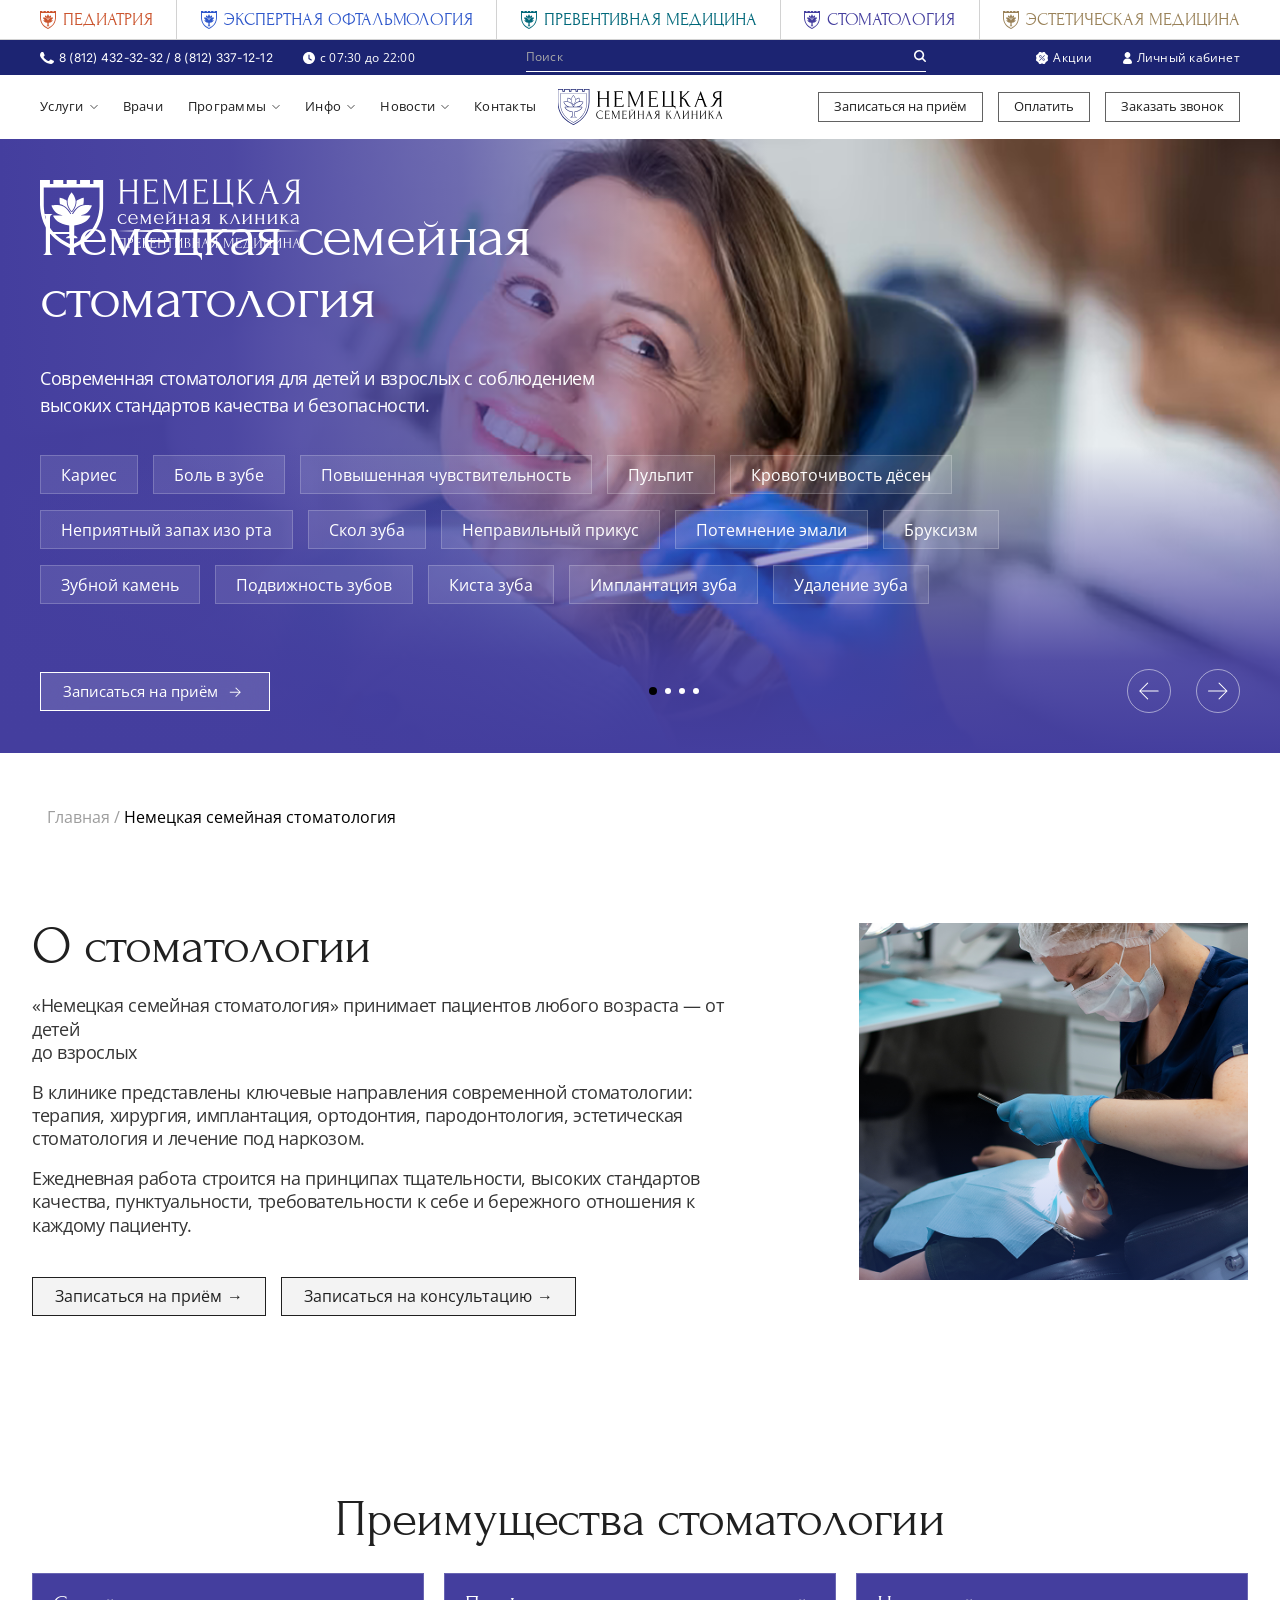
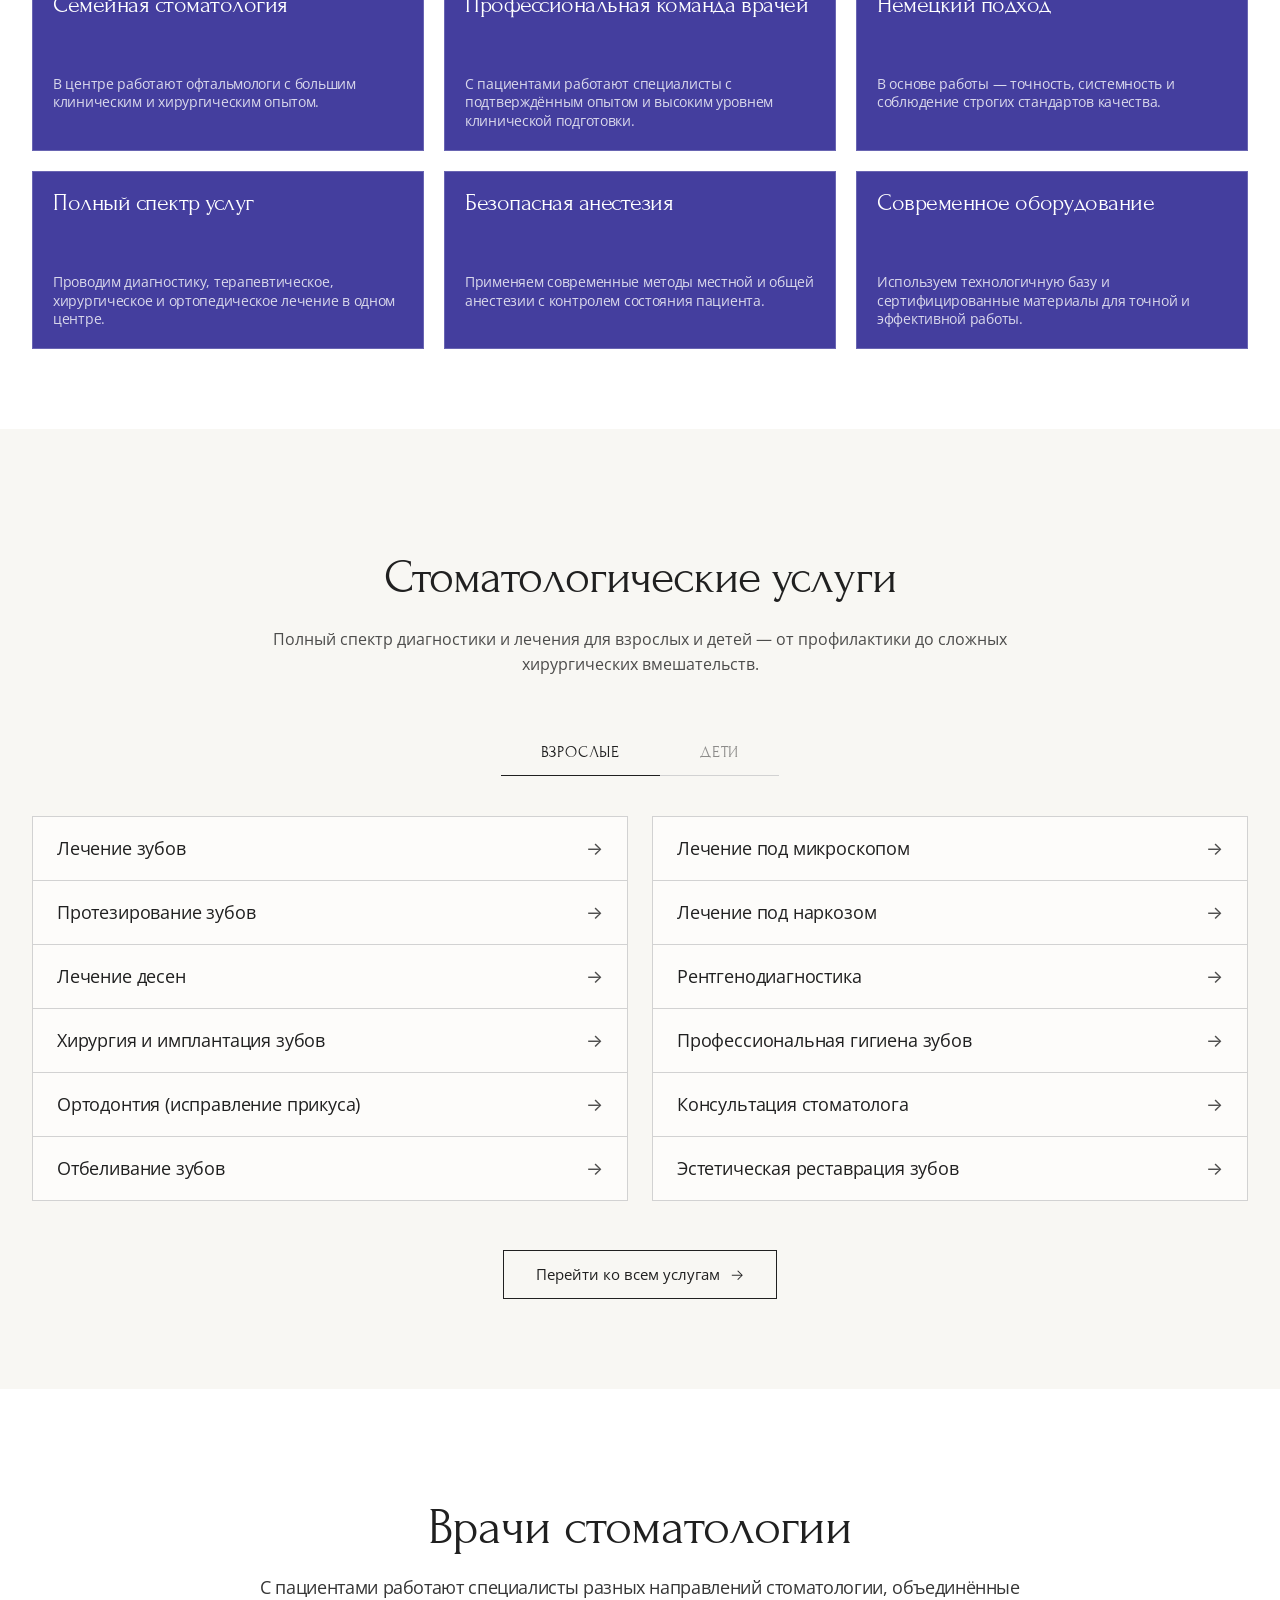
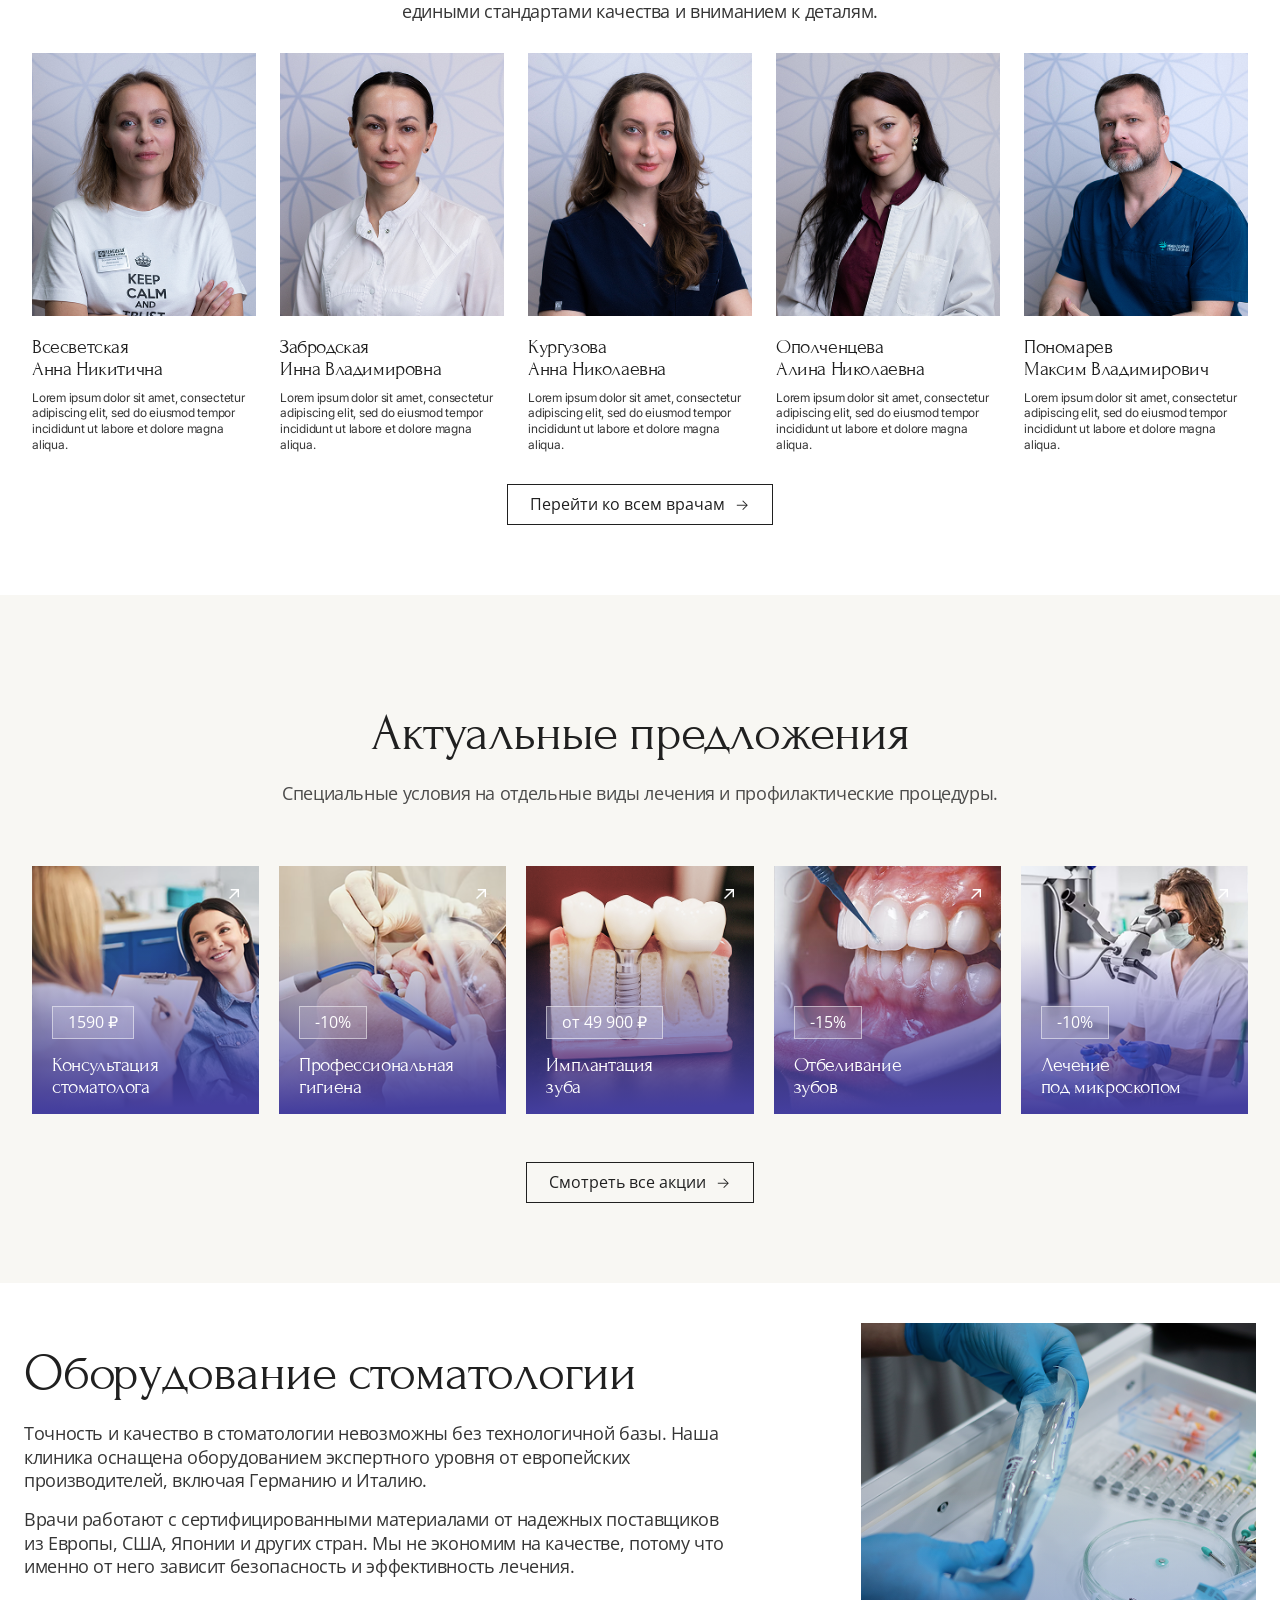
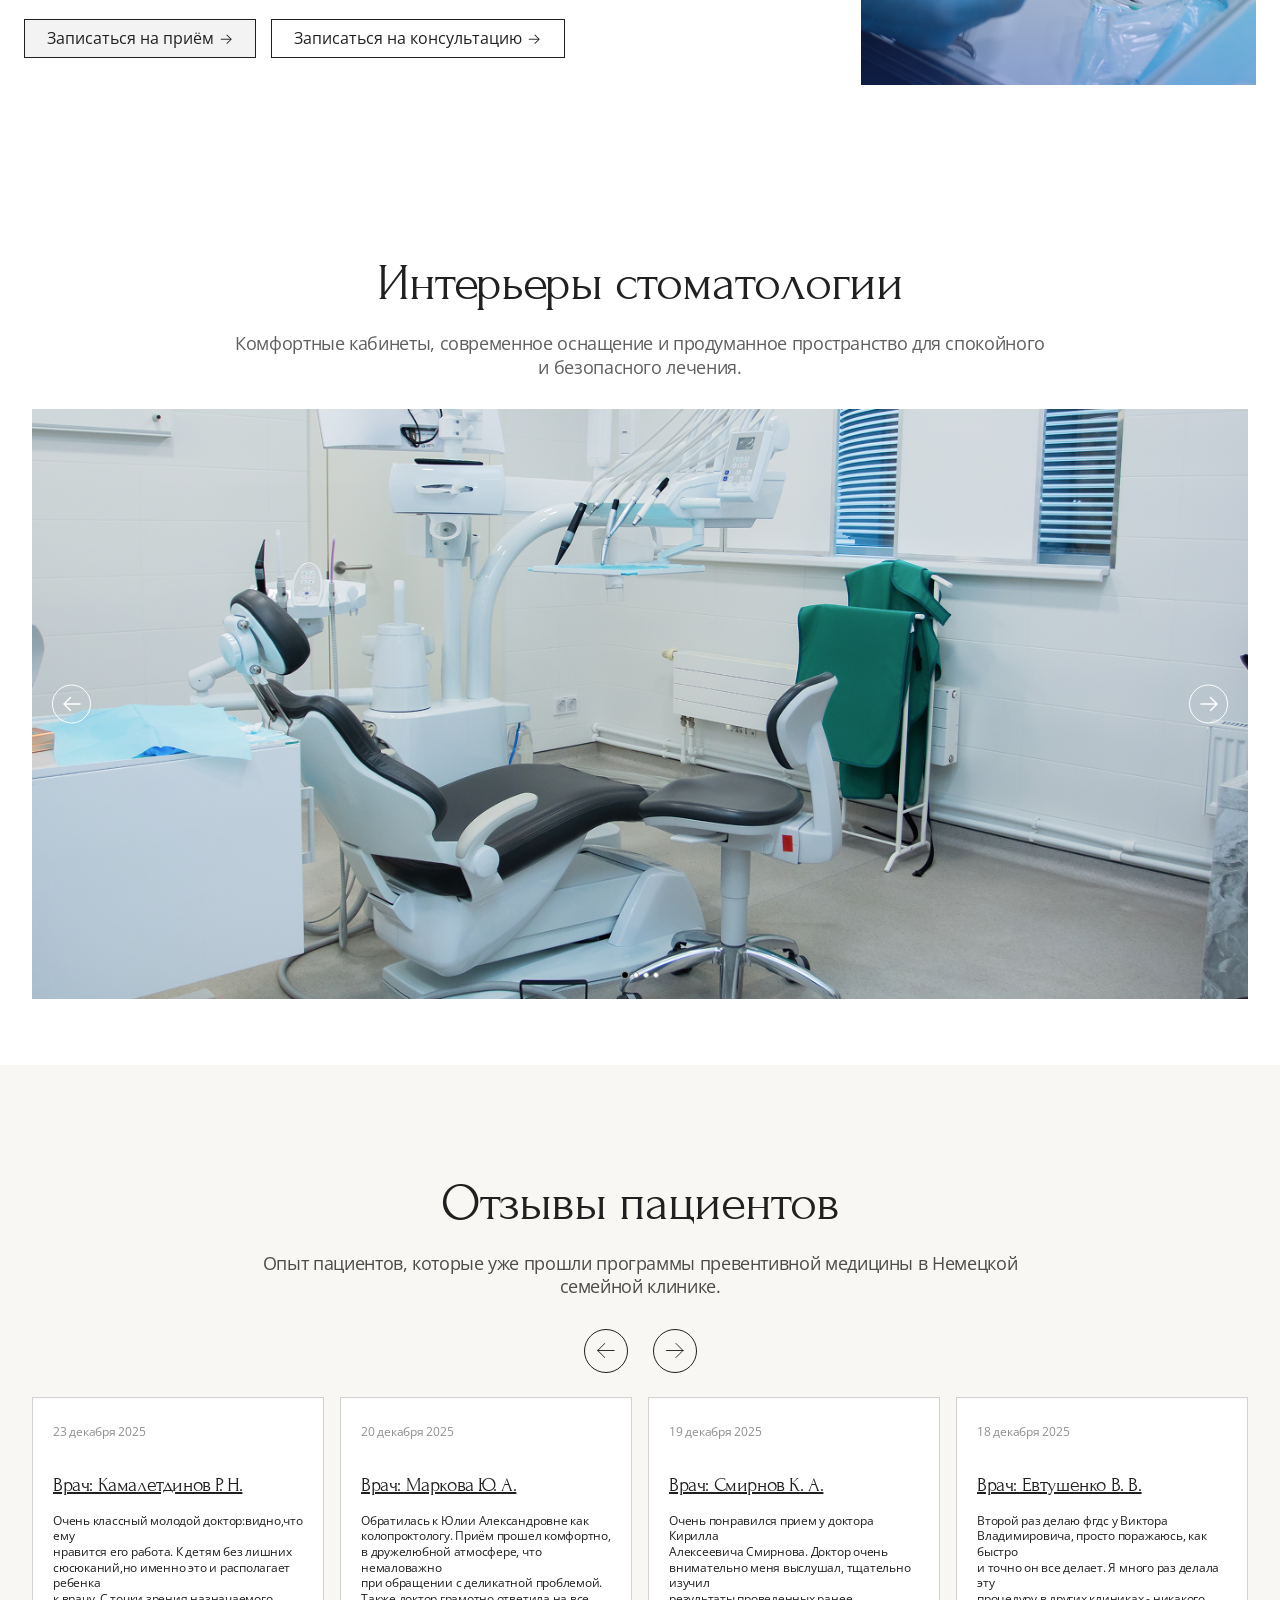
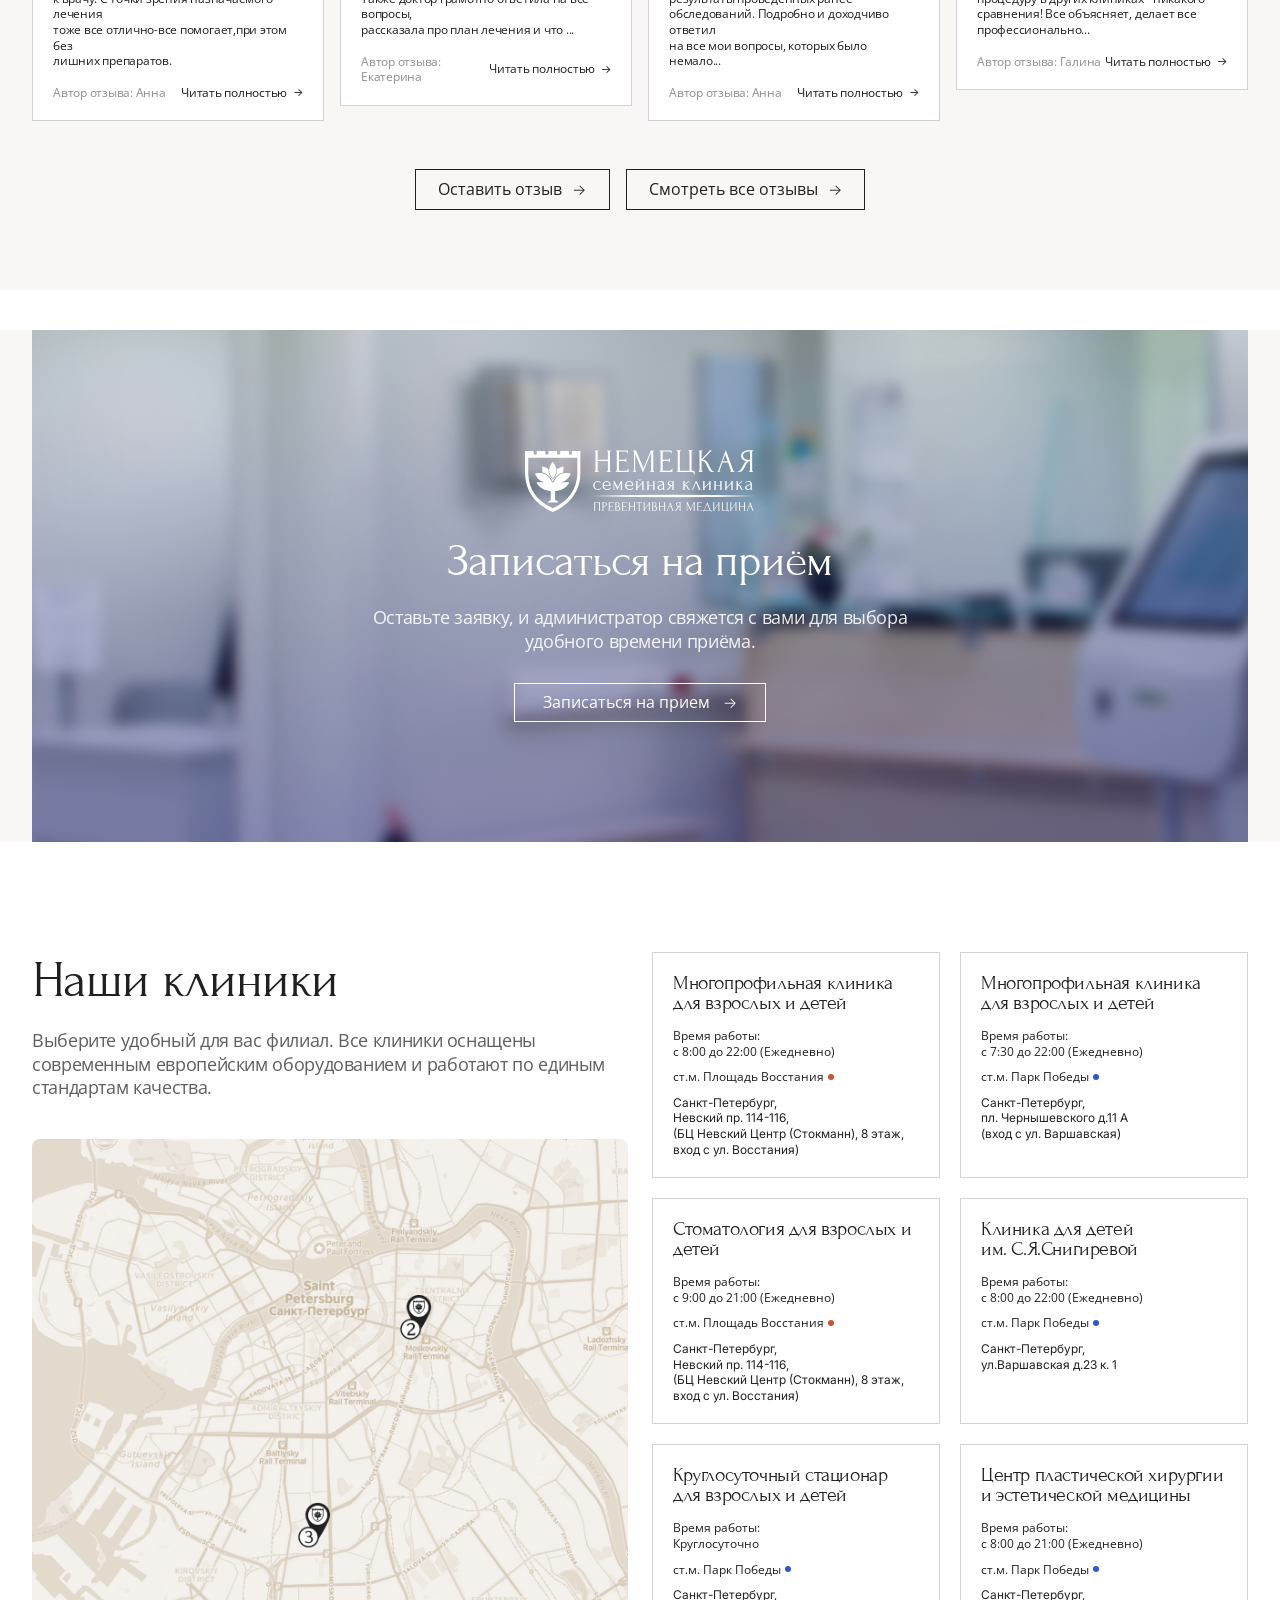
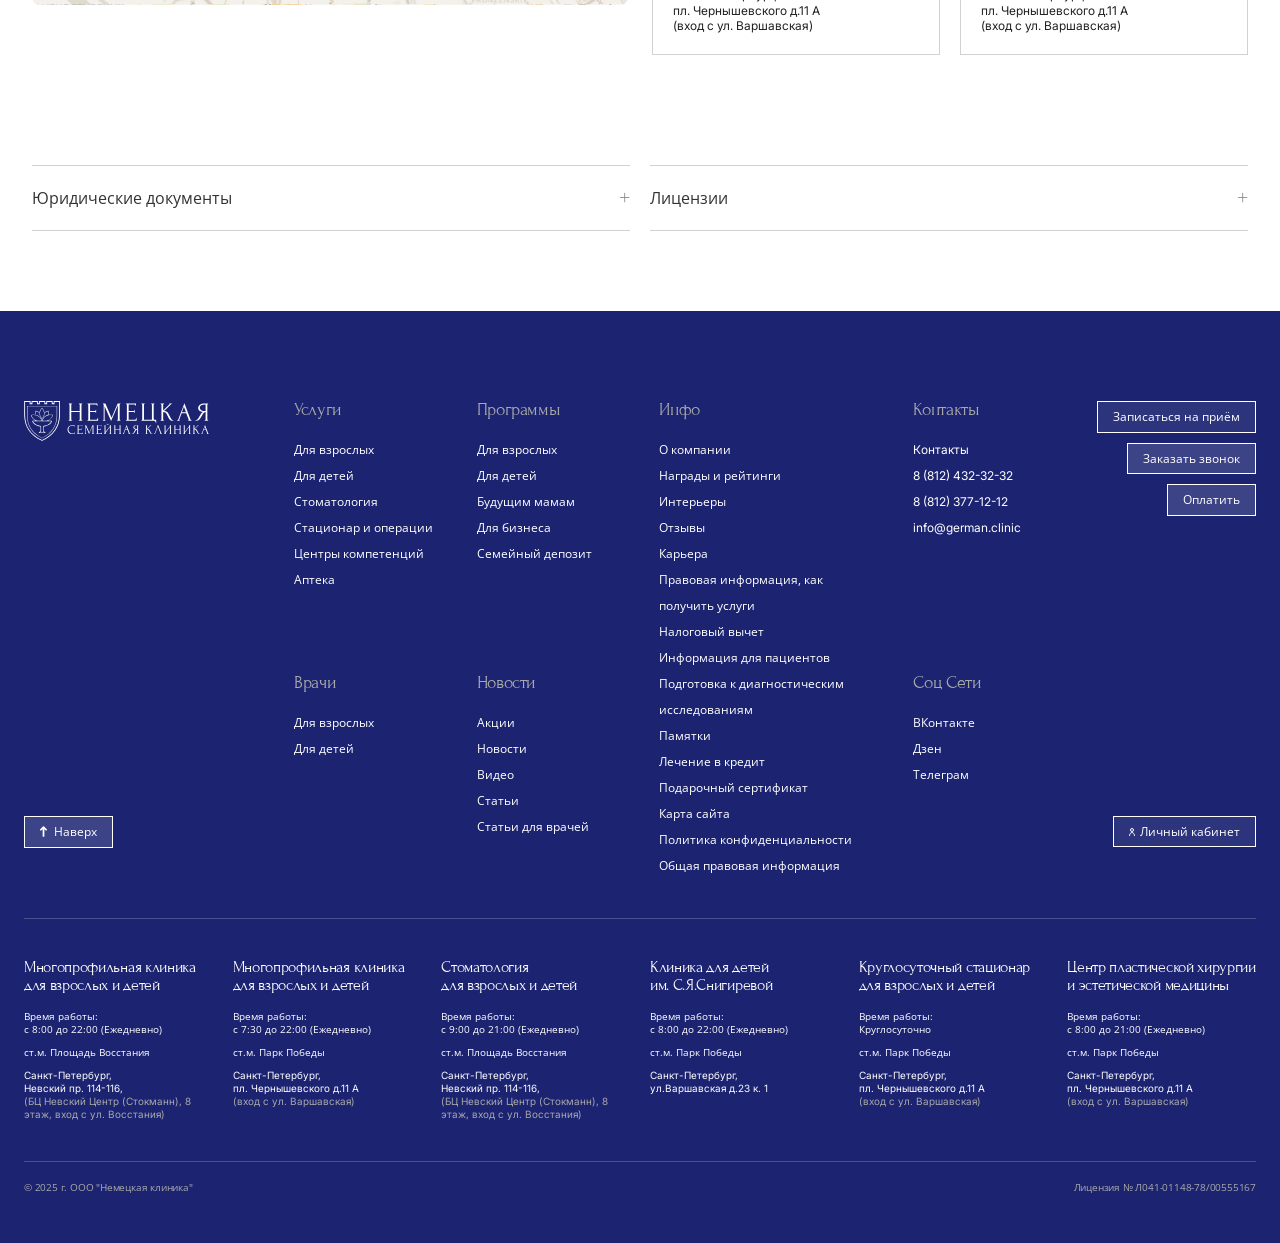
==== index.html @ 0447e685 "second commit" ====
<!doctype html>
<html lang="ru">

<head>
    <meta charset="UTF-8">
    <meta name="viewport" content="width=device-width, initial-scale=1.0">
    <title>Немецкая семейная клиника — Санкт-Петербург</title>

    <!-- Local Fonts -->
    <link rel="stylesheet" href="css/fonts.css">

    <!-- Bootstrap 5 CSS -->
    <link href="https://cdn.jsdelivr.net/npm/bootstrap@5.3.2/dist/css/bootstrap.min.css" rel="stylesheet">

    <!-- Bootstrap Icons -->
    <link rel="stylesheet" href="https://cdn.jsdelivr.net/npm/bootstrap-icons@1.11.1/font/bootstrap-icons.css">

    <!-- Custom CSS -->
    <link rel="stylesheet" href="css/stomatology/style.css">
</head>

<body>
    <header class="header" id="header">
        <!-- Mobile Header -->
        <div class="mobile-header">
            <a href="/" class="mobile-logo">
                <img src="assets/images/logo.svg" alt="Немецкая семейная клиника">
            </a>
            <div class="mobile-header-actions">
                <a href="tel:+78124323232" class="mobile-header-icon" aria-label="Позвонить">
                    <img src="assets/images/icons/icon-phone-mob.svg" alt="Телефон">
                </a>
                <a href="#" class="mobile-header-icon" aria-label="Поиск">
                    <img src="assets/images/icons/icon-search-mob.svg" alt="Поиск">
                </a>
                <a href="#" class="mobile-header-icon" aria-label="Личный кабинет">
                    <img src="assets/images/icons/icon-user-mob.svg" alt="Личный кабинет">
                </a>
                <a href="#" class="mobile-header-icon" aria-label="Настройки">
                    <img src="assets/images/icons/icon-star-mob.svg" alt="Настройки">

                </a>
                <button class="menu-toggle" type="button" aria-label="Открыть меню">
                    <span></span>
                    <span></span>
                    <span></span>
                </button>
            </div>
        </div>

        <!-- Mobile Menu -->
        <div class="mobile-menu" role="dialog" aria-modal="true" aria-label="Мобильное меню">
            <div class="mobile-menu-panel">
                <!-- Шапка меню -->
                <div class="mobile-menu-header">
                    <a href="/" class="mobile-menu-logo">
                        <img src="assets/images/logo.svg" alt="Немецкая семейная клиника">
                    </a>
                    <div class="mobile-menu-header-actions">
                        <a href="tel:+78124323232" class="mobile-menu-icon" aria-label="Позвонить">
                            <img src="assets/images/icons/icon-phone-mob.svg" alt="Телефон">
                        </a>
                        <a href="#" class="mobile-menu-icon" aria-label="Поиск">
                            <img src="assets/images/icons/icon-search-mob.svg" alt="Поиск">
                        </a>
                        <a href="#" class="mobile-menu-icon" aria-label="Личный кабинет">
                            <img src="assets/images/icons/icon-user-mob.svg" alt="Личный кабинет">
                        </a>
                        <a href="#" class="mobile-menu-icon" aria-label="Настройки">
                            <img src="assets/images/icons/icon-star-mob.svg" alt="Настройки">

                        </a>
                        <button class="mobile-menu-close" type="button" aria-label="Закрыть меню">
                            <svg width="20" height="20" viewBox="0 0 20 20" fill="none"
                                xmlns="http://www.w3.org/2000/svg">
                                <path d="M15 5L5 15M5 5L15 15" stroke="currentColor" stroke-width="1"
                                    stroke-linecap="round" />
                            </svg>
                        </button>
                    </div>
                </div>

                <!-- Навигация -->
                <nav class="mobile-menu-nav" role="navigation">
                    <!-- Услуги (аккордеон) -->
                    <div class="mobile-nav-item">
                        <button class="mobile-nav-toggle" type="button" aria-expanded="false">
                            <span>Услуги</span>
                            <svg class="mobile-nav-arrow" width="10" height="6" viewBox="0 0 10 6" fill="none"
                                xmlns="http://www.w3.org/2000/svg">
                                <path d="M1 1L5 5L9 1" stroke="currentColor" stroke-width="1.5" stroke-linecap="round"
                                    stroke-linejoin="round" />
                            </svg>
                        </button>
                        <div class="mobile-nav-submenu">
                            <a href="#">Для взрослых</a>
                            <a href="#">Для детей</a>
                            <a href="#">Стоматология</a>
                            <a href="#">Стационар и операции</a>
                            <a href="#">Центры компетенций</a>
                            <a href="#">Аптека</a>
                        </div>
                    </div>

                    <!-- Врачи (простая ссылка) -->
                    <a href="#" class="mobile-nav-link">Врачи
                    </a>

                    <!-- Программы (аккордеон) -->
                    <div class="mobile-nav-item">
                        <button class="mobile-nav-toggle" type="button" aria-expanded="false">
                            <span>Программы</span>
                            <svg class="mobile-nav-arrow" width="10" height="6" viewBox="0 0 10 6" fill="none"
                                xmlns="http://www.w3.org/2000/svg">
                                <path d="M1 1L5 5L9 1" stroke="currentColor" stroke-width="1.5" stroke-linecap="round"
                                    stroke-linejoin="round" />
                            </svg>
                        </button>
                        <div class="mobile-nav-submenu">
                            <a href="#">Для взрослых</a>
                            <a href="#">Для детей</a>
                            <a href="#">Будущим мамам</a>
                            <a href="#">Для бизнеса</a>
                            <a href="#">Семейный депозит</a>
                        </div>
                    </div>

                    <!-- Инфо (аккордеон) -->
                    <div class="mobile-nav-item">
                        <button class="mobile-nav-toggle" type="button" aria-expanded="false">
                            <span>Инфо</span>
                            <svg class="mobile-nav-arrow" width="10" height="6" viewBox="0 0 10 6" fill="none"
                                xmlns="http://www.w3.org/2000/svg">
                                <path d="M1 1L5 5L9 1" stroke="currentColor" stroke-width="1.5" stroke-linecap="round"
                                    stroke-linejoin="round" />
                            </svg>
                        </button>
                        <div class="mobile-nav-submenu">
                            <a href="about.html">О компании</a>
                            <a href="#">Награды и рейтинги</a>
                            <a href="#">Интерьеры</a>
                            <a href="#">Отзывы</a>
                            <a href="#">Видео</a>
                            <a href="#">Карьера</a>
                            <a href="#">Правовая информация</a>
                            <a href="#">Налоговый вычет</a>
                            <a href="#">Информация для пациентов</a>
                            <a href="#">Подготовка к исследованиям</a>
                            <a href="#">Памятки</a>
                            <a href="#">Лечение в кредит</a>
                            <a href="#">Подарочный сертификат</a>
                        </div>
                    </div>

                    <!-- Новости (аккордеон) -->
                    <div class="mobile-nav-item">
                        <button class="mobile-nav-toggle" type="button" aria-expanded="false">
                            <span>Новости</span>
                            <svg class="mobile-nav-arrow" width="10" height="6" viewBox="0 0 10 6" fill="none"
                                xmlns="http://www.w3.org/2000/svg">
                                <path d="M1 1L5 5L9 1" stroke="currentColor" stroke-width="1.5" stroke-linecap="round"
                                    stroke-linejoin="round" />
                            </svg>
                        </button>
                        <div class="mobile-nav-submenu">
                            <a href="#">Новости</a>
                            <a href="#">Статьи</a>
                            <a href="#">Видео</a>
                            <a href="#">Для врачей</a>
                        </div>
                    </div>

                    <!-- Контакты (простая ссылка) -->
                    <a href="#" class="mobile-nav-link">Контакты
                    </a>
                </nav>

                <!-- Направления -->
                <div class="mobile-menu-departments">
                    <a href="#" class="mobile-dept-link mobile-dept-pediatrics">
                        <img src="assets/images/icons/dept-pediatrics.svg" alt="" width="16" height="18">
                        <span>Педиатрия</span>
                    </a>
                    <a href="#" class="mobile-dept-link mobile-dept-ophthalmology">
                        <img src="assets/images/icons/dept-ophthalmology.svg" alt="" width="16" height="18">
                        <span>Экспертная офтальмология</span>
                    </a>
                    <a href="#" class="mobile-dept-link mobile-dept-preventive">
                        <img src="assets/images/icons/dept-preventive.svg" alt="" width="16" height="18">
                        <span>Превентивная медицина</span>
                    </a>
                    <a href="#" class="mobile-dept-link mobile-dept-dentistry">
                        <img src="assets/images/icons/dept-dentistry.svg" alt="" width="16" height="18">
                        <span>Стоматология</span>
                    </a>
                    <a href="#" class="mobile-dept-link mobile-dept-aesthetic">
                        <img src="assets/images/icons/dept-aesthetic.svg" alt="" width="16" height="18">
                        <span>Эстетическая медицина</span>
                    </a>
                </div>

                <!-- Кнопки действий -->
                <div class="mobile-menu-actions">
                    <a href="#" class="mobile-menu-btn">Записаться на приём
                    </a>
                    <a href="#" class="mobile-menu-btn">Оплатить
                    </a>
                    <a href="#" class="mobile-menu-btn">Заказать звонок
                    </a>
                </div>

                <!-- Контактная информация -->
                <div class="mobile-menu-contacts">
                    <a href="tel:+78124323232" class="mobile-menu-phone">
                        <svg width="14" height="14" viewBox="0 0 14 14" fill="none" xmlns="http://www.w3.org/2000/svg">
                            <path
                                d="M12.8333 9.87V11.62C12.8339 11.7825 12.8007 11.9433 12.7357 12.0923C12.6707 12.2413 12.5751 12.3753 12.4553 12.4856C12.3355 12.596 12.1942 12.6802 12.0403 12.7326C11.8863 12.7851 11.7232 12.8045 11.5617 12.7894C9.76663 12.5939 8.04469 11.9783 6.52917 11.0015C5.11803 10.0996 3.92291 8.90449 3.02083 7.49335C2.04063 5.97092 1.42479 4.2404 1.23333 2.43835C1.21832 2.27733 1.23752 2.11484 1.28959 1.96136C1.34166 1.80789 1.42547 1.66693 1.53546 1.54728C1.64545 1.42763 1.77909 1.33201 1.92772 1.26661C2.07636 1.20122 2.2369 1.16743 2.39958 1.16765H4.14958C4.43063 1.16474 4.70299 1.26399 4.91538 1.44631C5.12776 1.62862 5.26558 1.88167 5.30333 2.16027C5.37417 2.71669 5.50802 3.26317 5.70222 3.78985C5.77972 3.99722 5.79461 4.22249 5.7451 4.43819C5.69559 4.65388 5.58366 4.85024 5.42316 5.0043L4.67444 5.75302C5.50342 7.20037 6.69963 8.39658 8.14698 9.22556L8.8957 8.47684C9.04976 8.31634 9.24612 8.20441 9.46181 8.1549C9.67751 8.10539 9.90278 8.12028 10.1101 8.19778C10.6368 8.39198 11.1833 8.52583 11.7397 8.59667C12.0222 8.63479 12.2784 8.77575 12.4611 8.99282C12.6439 9.20989 12.7405 9.48726 12.7333 9.77156L12.8333 9.87Z"
                                stroke="currentColor" stroke-width="1.2" stroke-linecap="round"
                                stroke-linejoin="round" />
                        </svg>
                        <span>8 (812) 432-32-32 / 8 (812) 337-12-12</span>
                    </a>
                    <div class="mobile-menu-time">
                        <svg width="14" height="14" viewBox="0 0 14 14" fill="none" xmlns="http://www.w3.org/2000/svg">
                            <circle cx="7" cy="7" r="6" stroke="currentColor" stroke-width="1.2" />
                            <path d="M7 3.5V7L9.5 9.5" stroke="currentColor" stroke-width="1.2"
                                stroke-linecap="round" />
                        </svg>
                        <span>с 07:30 до 22:00</span>
                    </div>
                </div>
            </div>
        </div>

        <!-- Menu Level 1 - Направления -->
        <div class="menu-level-1">
            <div class="menu-level-1-inner">
                <a href="#" class="department-link department-pediatrics">
                    <span class="dept-icon">
                        <img src="assets/images/icons/dept-pediatrics.svg" alt="" width="16" height="18">
                    </span>
                    Педиатрия
                </a>
                <div class="dept-divider"></div>
                <a href="#" class="department-link department-ophthalmology">
                    <span class="dept-icon">
                        <img src="assets/images/icons/dept-ophthalmology.svg" alt="" width="16" height="18">
                    </span>
                    Экспертная офтальмология
                </a>
                <div class="dept-divider"></div>
                <a href="#" class="department-link department-preventive">
                    <span class="dept-icon">
                        <img src="assets/images/icons/dept-preventive.svg" alt="" width="16" height="18">
                    </span>
                    Превентивная медицина
                </a>
                <div class="dept-divider"></div>
                <a href="#" class="department-link department-dentistry">
                    <span class="dept-icon">
                        <img src="assets/images/icons/dept-dentistry.svg" alt="" width="16" height="18">
                    </span>
                    Стоматология
                </a>
                <div class="dept-divider"></div>
                <a href="#" class="department-link department-aesthetic">
                    <span class="dept-icon">
                        <img src="assets/images/icons/dept-aesthetic.svg" alt="" width="16" height="18">
                    </span>
                    Эстетическая медицина
                </a>
            </div>
        </div>

        <!-- Menu Level 2 - Контакты и поиск -->
        <div class="menu-level-2">
            <div class="menu-level-2-inner">
                <div class="menu-level-2-left">
                    <a href="tel:+78124323232" class="contact-link">
                        <img src="assets/images/icons/icon-phone.svg" alt="" width="14" height="12">
                        <span>8 (812) 432-32-32 / <span>8 (812) 337-12-12</span></span>
                    </a>
                    <div class="time-info">
                        <img src="assets/images/icons/icon-clock.svg" alt="" width="12" height="12">
                        <span>c 07:30 до 22:00</span>
                    </div>
                </div>
                <div class="menu-search-box">
                    <input type="text" class="menu-search-input" placeholder="Поиск">
                    <img src="assets/images/icons/icon-search.svg" alt="" class="menu-search-icon" width="12"
                        height="12">
                </div>
                <div class="menu-level-2-right">
                    <a href="#" class="header-link">
                        <img src="assets/images/icons/icon-star.svg" alt="" width="12" height="12">
                        <span>Акции</span>
                    </a>
                    <a href="#" class="header-link">
                        <img src="assets/images/icons/icon-user.svg" alt="" width="9" height="12">
                        <span>Личный кабинет</span>
                    </a>
                </div>
            </div>
        </div>

        <!-- Menu Level 3 - Навигация -->
        <div class="menu-level-3">
            <div class="menu-level-3-inner">
                <nav class="main-nav">
                    <div class="nav-item-wrapper">
                        <a href="#" class="nav-link nav-dropdown" data-dropdown="services">
                            Услуги
                            <svg class="nav-arrow" width="8" height="4" viewBox="0 0 9 5" fill="none"
                                xmlns="http://www.w3.org/2000/svg">
                                <path d="M0.5 0.5L4.49936 4.5L8.49881 0.5" stroke="currentColor" stroke-linecap="round"
                                    stroke-linejoin="round" />
                            </svg>
                        </a>
                        <div class="nav-dropdown-menu" id="dropdown-services">
                            <a href="#">Для взрослых</a>
                            <a href="#">Для детей</a>
                            <a href="#">Стоматология</a>
                            <a href="#">Стационар и операции</a>
                        </div>
                    </div>
                    <div class="nav-item-wrapper">
                        <a href="#" class="nav-link">Врачи
                        </a>
                    </div>
                    <div class="nav-item-wrapper">
                        <a href="#" class="nav-link nav-dropdown" data-dropdown="programs">
                            Программы
                            <svg class="nav-arrow" width="8" height="4" viewBox="0 0 9 5" fill="none"
                                xmlns="http://www.w3.org/2000/svg">
                                <path d="M0.5 0.5L4.49936 4.5L8.49881 0.5" stroke="currentColor" stroke-linecap="round"
                                    stroke-linejoin="round" />
                            </svg>
                        </a>
                        <div class="nav-dropdown-menu" id="dropdown-programs">
                            <a href="#">Для взрослых</a>
                            <a href="#">Для детей</a>
                            <a href="#">Будущим мамам</a>
                            <a href="#">Для бизнеса</a>
                            <a href="#">Семейный депозит</a>
                        </div>
                    </div>
                    <div class="nav-item-wrapper">
                        <a href="#" class="nav-link nav-dropdown" data-dropdown="info">
                            Инфо
                            <svg class="nav-arrow" width="8" height="4" viewBox="0 0 9 5" fill="none"
                                xmlns="http://www.w3.org/2000/svg">
                                <path d="M0.5 0.5L4.49936 4.5L8.49881 0.5" stroke="currentColor" stroke-linecap="round"
                                    stroke-linejoin="round" />
                            </svg>
                        </a>
                        <div class="nav-dropdown-menu nav-dropdown-menu-wide" id="dropdown-info">
                            <a href="about.html">О компании</a>
                            <a href="#">Награды и рейтинги</a>
                            <a href="#">Интерьеры</a>
                            <a href="#">Отзывы</a>
                            <a href="#">Видео</a>
                            <a href="#">Карьера</a>
                            <a href="#">Правовая информация, как получить услуги</a>
                            <a href="#">Налоговый вычет</a>
                            <a href="#">Информация для пациентов</a>
                            <a href="#">Подготовка к диагностическим исследованиям</a>
                            <a href="#">Памятки</a>
                            <a href="#">Лечение в кредит</a>
                            <a href="#">Подарочный сертификат</a>
                        </div>
                    </div>
                    <div class="nav-item-wrapper">
                        <a href="#" class="nav-link nav-dropdown" data-dropdown="news">
                            Новости
                            <svg class="nav-arrow" width="8" height="4" viewBox="0 0 9 5" fill="none"
                                xmlns="http://www.w3.org/2000/svg">
                                <path d="M0.5 0.5L4.49936 4.5L8.49881 0.5" stroke="currentColor" stroke-linecap="round"
                                    stroke-linejoin="round" />
                            </svg>
                        </a>
                        <div class="nav-dropdown-menu" id="dropdown-news">
                            <a href="#">Новости</a>
                            <a href="#">Статьи</a>
                            <a href="#">Статьи для врачей</a>
                        </div>
                    </div>
                    <div class="nav-item-wrapper">
                        <a href="#" class="nav-link">Контакты
                        </a>
                    </div>
                </nav>

                <div class="logo">
                    <a href="/">
                        <img src="assets/images/icons/logo-header.svg" alt="Немецкая семейная клиника" class="logo-img">
                    </a>
                </div>

                <div class="header-actions">
                    <a href="#" class="btn-header d-none">Записаться на приём
                    </a>
                    <a href="#" class="btn-header">Оплатить
                    </a>
                    <a href="#" class="btn-header d-none">Заказать звонок
                    </a>
                </div>
            </div>
        </div>
    </header>
    <main>
        <nav class="stomatology-breadcrumbs">
            <a href="/">Главная</a>
            /
            <span class="ophthalmology-breadcrumbs__current">Немецкая семейная стоматология</span>
        </nav>
        <!-- ============================================
             SECTION 1: - HERO SLIDER
        ============================================= -->
        <section class="hero-section" id="hero">

            <!-- Фоновое изображение -->
            <div class="hero-bg"></div>

            <!-- Слайдер -->
            <div class="hero-slider">

                <!-- Слайд 1 - Лучшая многопрофильная клиника -->
                <div class="hero-slide active" data-slide="1">

                    <!-- Awards - верхний левый угол (Desktop) -->
                    <div class="stomatology-logo">
                        <div class="stomatology-hero__logo mb-3">
                            <img src="assets/images/stomatology/hero-logo-white.svg"
                                alt="Немецкая семейная клиника — Превентивная медицина" class="d-block" width="262"
                                height="70" loading="eager">
                        </div>
                    </div>

                    <!-- Hero Content -->
                    <div class="hero-content">
                        <!-- Левая колонка -->
                        <div class="hero-col-left">
                            <!-- Заголовок -->
                            <h1 class="hero-title">
                                Немецкая семейная <br> стоматология
                            </h1>
                            <p class="hero-text">
                                Современная стоматология для детей и взрослых
                                с соблюдением высоких стандартов качества и безопасности.
                            </p>
                            <div class="stomatology-hero__tags-desktop">
                                <span class="stomatology-hero__tag-desktop">Кариес</span>
                                <span class="stomatology-hero__tag-desktop">Боль в зубе</span>
                                <span class="stomatology-hero__tag-desktop">Повышенная чувствительность</span>
                                <span class="stomatology-hero__tag-desktop">Пульпит</span>
                                <span class="stomatology-hero__tag-desktop">Кровоточивость дёсен</span>
                                <span class="w-100 d-none d-md-block"></span>
                                <span class="stomatology-hero__tag-desktop">Неприятный запах изо рта</span>
                                <span class="stomatology-hero__tag-desktop">Скол зуба</span>
                                <span class="stomatology-hero__tag-desktop">Неправильный прикус</span>
                                <span class="stomatology-hero__tag-desktop">Потемнение эмали</span>
                                <span class="stomatology-hero__tag-desktop">Бруксизм</span>
                                <span class="w-100 d-none d-md-block"></span>
                                <span class="stomatology-hero__tag-desktop">Зубной камень</span>
                                <span class="stomatology-hero__tag-desktop">Подвижность зубов</span>
                                <span class="stomatology-hero__tag-desktop">Киста зуба</span>
                                <span class="stomatology-hero__tag-desktop">Имплантация зуба</span>
                                <span class="stomatology-hero__tag-desktop">Удаление зуба</span>
                            </div>
                            <!-- Стрелки навигации (Desktop) -->
                            <div class="stomatology-hero__controls">
                                <div class="hero-buttons">
                                    <a href="#" class="btn btn-primary-fill">
                                        Записаться на приём
                                        <span class="btn-arrow">→</span>
                                    </a>
                                </div>
                                <div class="stomatology-pagination-dots d-none d-md-flex gap-2">
                                    <span class="dot active" data-slide-to="0"></span>
                                    <span class="dot" data-slide-to="1"></span>
                                    <span class="dot" data-slide-to="2"></span>
                                    <span class="dot" data-slide-to="3"></span>
                                </div>
                                <div class="hero-nav hero-nav-desktop">
                                    <div class="hero-arrows">
                                        <button class="arrow-btn arrow-prev" id="heroPrev"
                                            aria-label="Предыдущий слайд">
                                            <svg width="19" height="16" viewBox="0 0 19 16" fill="none"
                                                xmlns="http://www.w3.org/2000/svg">
                                                <path
                                                    d="M18.2071 8L0.707108 8M0.707108 8L8.20711 15.5M0.707108 8L8.20711 0.499999"
                                                    stroke="white" stroke-linecap="round" />
                                            </svg>
                                        </button>
                                        <button class="arrow-btn arrow-next" id="heroNext" aria-label="Следующий слайд">
                                            <svg width="19" height="16" viewBox="0 0 19 16" fill="none"
                                                xmlns="http://www.w3.org/2000/svg">
                                                <path d="M0.5 8H18M18 8L10.5 0.5M18 8L10.5 15.5" stroke="white"
                                                    stroke-linecap="round" />
                                            </svg>
                                        </button>
                                    </div>
                                </div>
                            </div>
                        </div>


                    </div>

                    <!-- Hero Image (Mobile) -->
                    <div class="hero-image-mobile">
                        <img src="assets/images/stomatology/hero-slider_1-mobile.png" alt="Награды клиники">
                        <div class="hero-awards hero-awards-mobile">
                            <div class="stomatology-hero__tags-mobile">
                                <span class="stomatology-hero__tag-mobile">Кариес</span>
                                <span class="stomatology-hero__tag-mobile">Боль в зубе</span>
                                <span class="stomatology-hero__tag-mobile">Повышенная чувствительность</span>
                                <span class="w-200 d-none d-md-block"></span>
                                <span class="stomatology-hero__tag-mobile">Пульпит</span>
                                <span class="stomatology-hero__tag-mobile">Кровоточивость дёсен</span>
                                <span class="stomatology-hero__tag-mobile">Неприятный запах изо рта</span>
                                <span class="w-200 d-none d-md-block"></span>
                                <span class="stomatology-hero__tag-mobile">Скол зуба</span>
                                <span class="stomatology-hero__tag-mobile">Неправильный прикус</span>
                                <span class="stomatology-hero__tag-mobile">Потемнение эмали</span>
                                <span class="w-200 d-none d-md-block"></span>
                                <span class="stomatology-hero__tag-mobile">Бруксизм</span>
                                <span class="stomatology-hero__tag-mobile">Зубной камень</span>
                                <span class="stomatology-hero__tag-mobile">Подвижность зубов</span>
                                <span class="w-200 d-none d-md-block"></span>
                                <span class="stomatology-hero__tag-mobile">Киста зуба</span>
                                <span class="stomatology-hero__tag-mobile">Имплантация зуба</span>
                                <span class="stomatology-hero__tag-mobile">Удаление зуба</span>
                            </div>
                        </div>
                    </div>



                </div>

                <!-- Слайд 2 - Безупречное немецкое качество -->
                <div class="hero-slide hero-slide-2 " data-slide="2">
                    <!-- Фон слайда 2 -->
                    <div class="hero-bg-slide hero-bg-slide-2"></div>


                    <!-- Awards - верхний левый угол (Desktop) -->
                    <div class="stomatology-logo">
                        <div class="stomatology-hero__logo mb-3">
                            <img src="assets/images/stomatology/hero-logo-white.svg"
                                alt="Немецкая семейная клиника — Превентивная медицина" class="d-block" width="262"
                                height="70" loading="eager">
                        </div>
                    </div>

                    <!-- Hero Content -->
                    <div class="hero-content">
                        <!-- Левая колонка -->
                        <div class="hero-col-left">
                            <!-- Заголовок -->
                            <h1 class="hero-title">
                                Имплантация зубов
                            </h1>
                            <p class="hero-text">
                                Восстановление утраченных зубов с применением современных имплантационных систем и
                                точным хирургическим
                                планированием.
                            </p>
                            <!-- Стрелки навигации (Desktop) -->
                            <div class="stomatology-hero__controls">
                                <div class="hero-buttons">
                                    <a href="#" class="btn btn-primary-fill">
                                        Записаться на приём
                                        <span class="btn-arrow">→</span>
                                    </a>
                                </div>
                                <div class="stomatology-pagination-dots d-none d-md-flex gap-2">
                                    <span class="dot" data-slide-to="0"></span>
                                    <span class="dot active" data-slide-to="1"></span>
                                    <span class="dot" data-slide-to="2"></span>
                                    <span class="dot" data-slide-to="3"></span>
                                </div>
                                <div class="hero-nav hero-nav-desktop">
                                    <div class="hero-arrows">
                                        <button class="arrow-btn arrow-prev" id="heroPrev"
                                            aria-label="Предыдущий слайд">
                                            <svg width="19" height="16" viewBox="0 0 19 16" fill="none"
                                                xmlns="http://www.w3.org/2000/svg">
                                                <path
                                                    d="M18.2071 8L0.707108 8M0.707108 8L8.20711 15.5M0.707108 8L8.20711 0.499999"
                                                    stroke="white" stroke-linecap="round" />
                                            </svg>
                                        </button>
                                        <button class="arrow-btn arrow-next" id="heroNext" aria-label="Следующий слайд">
                                            <svg width="19" height="16" viewBox="0 0 19 16" fill="none"
                                                xmlns="http://www.w3.org/2000/svg">
                                                <path d="M0.5 8H18M18 8L10.5 0.5M18 8L10.5 15.5" stroke="white"
                                                    stroke-linecap="round" />
                                            </svg>
                                        </button>
                                    </div>
                                </div>
                            </div>
                        </div>


                    </div>

                    <!-- Hero Image (Mobile) -->
                    <div class="hero-image-mobile">
                        <img src="assets/images/stomatology/hero-slider_2-mobile.png" alt="Немецкая семейная клиника">
                    </div>


                </div>

                <!-- Слайд 3 - Центр экспертной офтальмологии -->
                <div class="hero-slide hero-slide-3" data-slide="3">
                    <!-- Фон слайда 3 -->
                    <div class="hero-bg-slide hero-bg-slide-3"></div>

                    <!-- Awards - верхний левый угол (Desktop) -->
                    <div class="stomatology-logo">
                        <div class="stomatology-hero__logo mb-3">
                            <img src="assets/images/stomatology/hero-logo-white.svg"
                                alt="Немецкая семейная клиника — Превентивная медицина" class="d-block" width="262"
                                height="70" loading="eager">
                        </div>
                    </div>

                    <!-- Hero Content -->
                    <div class="hero-content">
                        <!-- Левая колонка -->
                        <div class="hero-col-left">
                            <!-- Заголовок -->
                            <h1 class="hero-title">
                                Лечение зубов под наркозом
                            </h1>
                            <p class="hero-text">
                                Лечение под общей анестезией с профессиональным сопровождением и современным
                                оборудованием.
                            </p>
                            <!-- Стрелки навигации (Desktop) -->
                            <div class="stomatology-hero__controls">
                                <div class="hero-buttons">
                                    <a href="#" class="btn btn-primary-fill">
                                        Записаться на приём
                                        <span class="btn-arrow">→</span>
                                    </a>
                                </div>
                                <div class="stomatology-pagination-dots d-none d-md-flex gap-2">
                                    <span class="dot" data-slide-to="0"></span>
                                    <span class="dot" data-slide-to="1"></span>
                                    <span class="dot active" data-slide-to="2"></span>
                                    <span class="dot" data-slide-to="3"></span>
                                </div>
                                <div class="hero-nav hero-nav-desktop">
                                    <div class="hero-arrows">
                                        <button class="arrow-btn arrow-prev" id="heroPrev"
                                            aria-label="Предыдущий слайд">
                                            <svg width="19" height="16" viewBox="0 0 19 16" fill="none"
                                                xmlns="http://www.w3.org/2000/svg">
                                                <path
                                                    d="M18.2071 8L0.707108 8M0.707108 8L8.20711 15.5M0.707108 8L8.20711 0.499999"
                                                    stroke="white" stroke-linecap="round" />
                                            </svg>
                                        </button>
                                        <button class="arrow-btn arrow-next" id="heroNext" aria-label="Следующий слайд">
                                            <svg width="19" height="16" viewBox="0 0 19 16" fill="none"
                                                xmlns="http://www.w3.org/2000/svg">
                                                <path d="M0.5 8H18M18 8L10.5 0.5M18 8L10.5 15.5" stroke="white"
                                                    stroke-linecap="round" />
                                            </svg>
                                        </button>
                                    </div>
                                </div>
                            </div>
                        </div>


                    </div>

                    <!-- Hero Image (Mobile) -->
                    <div class="hero-image-mobile">
                        <img src="assets/images/stomatology/hero-slider_3-mobile.png"
                            alt="Центр экспертной офтальмологии">
                    </div>


                </div>

                <!-- Слайд 4 - Детская клиника №1 -->
                <div class="hero-slide hero-slide-4" data-slide="4">
                    <!-- Фон слайда 4 -->
                    <div class="hero-bg-slide hero-bg-slide-4"></div>

                    <!-- Awards - верхний левый угол (Desktop) -->
                    <div class="stomatology-logo">
                        <div class="stomatology-hero__logo mb-3">
                            <img src="assets/images/stomatology/hero-logo-white.svg"
                                alt="Немецкая семейная клиника — Превентивная медицина" class="d-block" width="262"
                                height="70" loading="eager">
                        </div>
                    </div>

                    <!-- Hero Content -->
                    <div class="hero-content">
                        <!-- Левая колонка -->
                        <div class="hero-col-left">
                            <!-- Заголовок -->
                            <h1 class="hero-title">
                                Профессиональная гигиена
                            </h1>
                            <p class="hero-text">
                                Комплексная чистка зубов для профилактики кариеса и заболеваний дёсен — по специальной
                                цене.
                            </p>
                            <!-- Стрелки навигации (Desktop) -->
                            <div class="stomatology-hero__controls">
                                <div class="hero-buttons">
                                    <a href="#" class="btn btn-primary-fill">
                                        Записаться на приём
                                        <span class="btn-arrow">→</span>
                                    </a>
                                </div>
                                <div class="stomatology-pagination-dots d-none d-md-flex gap-2">
                                    <span class="dot" data-slide-to="0"></span>
                                    <span class="dot" data-slide-to="1"></span>
                                    <span class="dot" data-slide-to="2"></span>
                                    <span class="dot active" data-slide-to="3"></span>
                                </div>
                                <div class="hero-nav hero-nav-desktop">
                                    <div class="hero-arrows">
                                        <button class="arrow-btn arrow-prev" id="heroPrev"
                                            aria-label="Предыдущий слайд">
                                            <svg width="19" height="16" viewBox="0 0 19 16" fill="none"
                                                xmlns="http://www.w3.org/2000/svg">
                                                <path
                                                    d="M18.2071 8L0.707108 8M0.707108 8L8.20711 15.5M0.707108 8L8.20711 0.499999"
                                                    stroke="white" stroke-linecap="round" />
                                            </svg>
                                        </button>
                                        <button class="arrow-btn arrow-next" id="heroNext" aria-label="Следующий слайд">
                                            <svg width="19" height="16" viewBox="0 0 19 16" fill="none"
                                                xmlns="http://www.w3.org/2000/svg">
                                                <path d="M0.5 8H18M18 8L10.5 0.5M18 8L10.5 15.5" stroke="white"
                                                    stroke-linecap="round" />
                                            </svg>
                                        </button>
                                    </div>
                                </div>
                            </div>
                        </div>


                    </div>

                    <!-- Hero Image (Mobile) -->
                    <div class="hero-image-mobile">
                        <img src="assets/images/stomatology/hero-slider_4-mobile.png" alt="Детская клиника №1">
                    </div>


                </div>

            </div>
        </section>
        <!-- ============================================
             SECTION 2: О стоматологии
        ============================================= -->
        <section class="stomatology-feature ophthalmology-about" id="about">
            <div class="container-fluid px-4  d-flex flex-column ">
                <nav class="stomatology-breadcrumbs-feature " aria-label="Хлебные крошки">
                    <a href="/">Главная</a>
                    /
                    <span class="stomatology-breadcrumbs-feature__current">Немецкая семейная стоматология</span>
                </nav>
                <div class="row align-items-start ">
                    <div
                        class="col-lg-7 col-xl-7 d-flex align-items-start justify-content-center flex-column gap-xxl-5">
                        <h2 class="stomatology-feature__title">О стоматологии</h2>
                        <div class="stomatology-feature__text">
                            <p>«Немецкая семейная стоматология» принимает пациентов любого возраста — от детей
                                <br>до взрослых
                            </p>
                            <p>В клинике представлены ключевые направления современной стоматологии: терапия, хирургия,
                                имплантация,
                                ортодонтия, пародонтология, эстетическая стоматология и лечение под наркозом.</p>
                            <p>Ежедневная работа строится на принципах тщательности, высоких стандартов качества,
                                пунктуальности,
                                требовательности к себе и бережного отношения к каждому пациенту.</p>
                        </div>
                        <div class="stomatology-feature__actions d-flex flex-wrap gap-2">
                            <a href="#" class="stomatology-feature__btn">
                                <span>Записаться на приём</span>
                                <span class="ophthalmology-feature__btn-arrow">→</span>
                            </a>
                            <a href="#" class="stomatology-feature__btn ophthalmology-feature__btn--outline">
                                <span>Записаться на консультацию</span>
                                <span class="ophthalmology-feature__btn-arrow">→</span>
                            </a>
                        </div>
                    </div>
                    <div class="col-lg-5 col-xl-4 offset-xl-1 mt-4 mt-lg-0">
                        <div class="stomatology-feature__visual">
                            <img src="assets/images/stomatology/stomatology-feature-1.png"
                                alt="Центр экспертной офтальмологии — диагностика и лечение"
                                class="w-100 h-auto d-block" loading="lazy" decoding="async" width="440" height="404">
                        </div>
                    </div>
                </div>
            </div>
        </section>
        <!-- ============================================
             SECTION 3: Преимущества стоматологии
        ============================================= -->
        <section class="stomatology-benefits" id="benefits">
            <div class="container-fluid px-4">
                <h2 class="stomatology-benefits__title">Преимущества стоматологии</h2>
                <div class="stomatology-benefits__arrows">
                    <button class="stomatology-benefits__arrow stomatology-benefits__arrow--left" type="button"
                        aria-label="Предыдущий">
                        <svg width="18" height="15" viewBox="0 0 18 15" fill="none" aria-hidden="true">
                            <path d="M17 7.5H1m0 0L7.5 1M1 7.5l6.5 6.5" stroke="currentColor" stroke-width="1.5"
                                stroke-linecap="round" stroke-linejoin="round" />
                        </svg>
                    </button>
                    <button class="stomatology-benefits__arrow stomatology-benefits__arrow--right" type="button"
                        aria-label="Следующий">
                        <svg width="18" height="15" viewBox="0 0 18 15" fill="none" aria-hidden="true">
                            <path d="M1 7.5h16m0 0L10.5 1M17 7.5l-6.5 6.5" stroke="currentColor" stroke-width="1.5"
                                stroke-linecap="round" stroke-linejoin="round" />
                        </svg>
                    </button>
                </div>
                <div class="stomatology-benefits__grid">
                    <article class="stomatology-benefits__card">
                        <h3 class="stomatology-benefits__card-title">Семейная стоматология</h3>
                        <p class="stomatology-benefits__card-text">В центре работают офтальмологи с большим клиническим
                            и
                            хирургическим опытом.</p>
                    </article>
                    <article class="stomatology-benefits__card">
                        <h3 class="stomatology-benefits__card-title">Профессиональная команда врачей</h3>
                        <p class="stomatology-benefits__card-text">С пациентами работают специалисты с подтверждённым
                            опытом и
                            высоким уровнем клинической подготовки.</p>
                    </article>
                    <article class="stomatology-benefits__card">
                        <h3 class="stomatology-benefits__card-title">Немецкий подход</h3>
                        <p class="stomatology-benefits__card-text">В основе работы — точность, системность и соблюдение
                            строгих
                            стандартов качества.</p>
                    </article>
                    <article class="stomatology-benefits__card">
                        <h3 class="stomatology-benefits__card-title">Полный спектр услуг</h3>
                        <p class="stomatology-benefits__card-text">Проводим диагностику, терапевтическое, хирургическое
                            и
                            ортопедическое лечение в одном центре.</p>
                    </article>
                    <article class="stomatology-benefits__card">
                        <h3 class="stomatology-benefits__card-title">Безопасная анестезия</h3>
                        <p class="stomatology-benefits__card-text">Применяем современные методы местной и общей
                            анестезии с
                            контролем состояния пациента.</p>
                    </article>
                    <article class="stomatology-benefits__card">
                        <h3 class="stomatology-benefits__card-title">Современное оборудование</h3>
                        <p class="stomatology-benefits__card-text">Используем технологичную базу и сертифицированные
                            материалы для
                            точной и эффективной работы.</p>
                    </article>
                </div>
            </div>
        </section>
        <!-- ============================================
             SECTION 4: - ВСЕ НАПРАВЛЕНИЯ
        ============================================= -->
        <section class="directions-section section-light" id="directions">
            <div class="container-fluid px-4">
                <div class="directions-header">
                    <h2 class="directions-title">Стоматологические услуги</h2>
                    <p class="directions-subtitle">
                        Полный спектр диагностики и лечения для взрослых и детей — от профилактики до сложных
                        хирургических
                        вмешательств.
                    </p>
                </div>

                <!-- Tabs -->
                <div class="directions-tabs">
                    <button class="directions-tab active" data-tab="adults">Взрослые
                    </button>
                    <button class="directions-tab" data-tab="children">Дети
                    </button>
                </div>

                <!-- Tab Content -->
                <div class="directions-content">
                    <!-- Взрослые -->
                    <div class="directions-pane active" id="adults">
                        <div class="directions-grid">
                            <a href="#" class="direction-item">
                                <span class="direction-text">Лечение зубов</span>
                                <span class="direction-arrow">→</span>
                            </a>
                            <a href="#" class="direction-item">
                                <span class="direction-text">Лечение под микроскопом</span>
                                <span class="direction-arrow">→</span>
                            </a>
                            <a href="#" class="direction-item">
                                <span class="direction-text">Протезирование зубов</span>
                                <span class="direction-arrow">→</span>
                            </a>
                            <a href="#" class="direction-item">
                                <span class="direction-text">Лечение под наркозом</span>
                                <span class="direction-arrow">→</span>
                            </a>
                            <a href="#" class="direction-item">
                                <span class="direction-text">Лечение десен</span>
                                <span class="direction-arrow">→</span>
                            </a>
                            <a href="#" class="direction-item">
                                <span class="direction-text">Рентгенодиагностика</span>
                                <span class="direction-arrow">→</span>
                            </a>
                            <a href="#" class="direction-item">
                                <span class="direction-text">Хирургия и имплантация зубов</span>
                                <span class="direction-arrow">→</span>
                            </a>
                            <a href="#" class="direction-item">
                                <span class="direction-text">Профессиональная гигиена зубов</span>
                                <span class="direction-arrow">→</span>
                            </a>
                            <a href="#" class="direction-item">
                                <span class="direction-text">Ортодонтия (исправление прикуса)</span>
                                <span class="direction-arrow">→</span>
                            </a>
                            <a href="#" class="direction-item">
                                <span class="direction-text">Консультация стоматолога</span>
                                <span class="direction-arrow">→</span>
                            </a>
                            <a href="#" class="direction-item">
                                <span class="direction-text">Отбеливание зубов</span>
                                <span class="direction-arrow">→</span>
                            </a>
                            <a href="#" class="direction-item">
                                <span class="direction-text">Эстетическая реставрация зубов</span>
                                <span class="direction-arrow">→</span>
                            </a>
                        </div>
                    </div>

                    <!-- Дети -->
                    <div class="directions-pane" id="children">
                        <div class="directions-grid">
                            <!-- ============================================
             Здесь нужно прописать с классом direction-item
             Пример: `
             <a href="#" class="direction-item">
              <span class="direction-text">Пример</span>
              <span class="direction-arrow">→</span>
            </a>
            `
        ============================================= -->
                        </div>
                    </div>

                </div>

                <div class="directions-action">
                    <a href="#" class="btn btn-outline-dark">
                        Перейти ко всем услугам
                        <span class="btn-arrow">→</span>
                    </a>
                </div>
            </div>
        </section>
        <!-- ============================================
             SECTION 5: ВРАЧИ ПРОГРАММЫ
        ============================================= -->
        <section class="program-doctors" id="doctors">
            <div class="container-fluid px-4">
                <div class="program-doctors__header text-center">
                    <h2 class="program-doctors__title">Врачи стоматологии</h2>
                    <p class="program-doctors__subtitle mx-auto">С пациентами работают специалисты разных направлений
                        стоматологии, объединённые едиными стандартами качества и вниманием к деталям.</p>
                </div>

                <div class="row row-cols-2 row-cols-md-3 row-cols-lg-5 g-4">
                    <div class="col">
                        <a href="#" class="program-doctors__card">
                            <div class="program-doctors__photo">
                                <img src="assets/images/stomatology/stomatology-doctors__card-1.png"
                                    alt="Фамилия Имя Отчество" loading="lazy" decoding="async">
                            </div>
                            <h3 class="program-doctors__name">Всесветская<br>Анна Никитична</h3>
                            <p class="program-doctors__specialty">Lorem ipsum dolor sit amet, consectetur adipiscing
                                elit, sed do
                                eiusmod tempor incididunt ut labore et dolore magna aliqua.</p>
                        </a>
                    </div>
                    <div class="col">
                        <a href="#" class="program-doctors__card">
                            <div class="program-doctors__photo">
                                <img src="assets/images/stomatology/stomatology-doctors__card-2.png"
                                    alt="Фамилия Имя Отчество" loading="lazy" decoding="async">
                            </div>
                            <h3 class="program-doctors__name">Забродская<br>Инна Владимировна
                            </h3>

                            <p class="program-doctors__specialty">Lorem ipsum dolor sit amet, consectetur adipiscing
                                elit, sed do
                                eiusmod tempor incididunt ut labore et dolore magna aliqua.</p>
                        </a>
                    </div>
                    <div class="col">
                        <a href="#" class="program-doctors__card">
                            <div class="program-doctors__photo">
                                <img src="assets/images/stomatology/stomatology-doctors__card-3.png"
                                    alt="Фамилия Имя Отчество" loading="lazy" decoding="async">
                            </div>
                            <h3 class="program-doctors__name">Кургузова<br>Анна Николаевна</h3>
                            <p class="program-doctors__specialty">Lorem ipsum dolor sit amet, consectetur adipiscing
                                elit, sed do
                                eiusmod tempor incididunt ut labore et dolore magna aliqua.</p>
                        </a>
                    </div>
                    <div class="col">
                        <a href="#" class="program-doctors__card">
                            <div class="program-doctors__photo">
                                <img src="assets/images/stomatology/stomatology-doctors__card-4.png"
                                    alt="Фамилия Имя Отчество" loading="lazy" decoding="async">
                            </div>
                            <h3 class="program-doctors__name">Ополченцева<br>Алина Николаевна
                            </h3>
                            <p class="program-doctors__specialty">Lorem ipsum dolor sit amet, consectetur adipiscing
                                elit, sed do
                                eiusmod tempor incididunt ut labore et dolore magna aliqua.</p>
                        </a>
                    </div>
                    <div class="col">
                        <a href="#" class="program-doctors__card d-none d-md-block">
                            <div class="program-doctors__photo">
                                <img src="assets/images/stomatology/stomatology-doctors__card-5.png"
                                    alt="Фамилия Имя Отчество" loading="lazy" decoding="async">
                            </div>
                            <h3 class="program-doctors__name">Пономарев<br>Максим Владимирович
                            </h3>
                            <p class="program-doctors__specialty">Lorem ipsum dolor sit amet, consectetur adipiscing
                                elit, sed do
                                eiusmod tempor incididunt ut labore et dolore magna aliqua.</p>
                        </a>
                    </div>
                </div>

                <div class="program-doctors__action text-center mt-4 pt-2">
                    <a href="#" class="btn btn-outline-dark btn">
                        Перейти ко всем врачам
                        <span class="btn-arrow">→</span>
                    </a>
                </div>
            </div>
        </section>
        <!-- ============================================
             SECTION 6: АКТУАЛЬНЫЕ ПРЕДЛОЖЕНИЯ
        ============================================= -->
        <section class="offers-section section-light" id="promotions">
            <div class="container-fluid px-4">
                <div class="section-header text-center">
                    <h2 class="section-title">Актуальные предложения</h2>
                    <p class="section-subtitle">
                        Специальные условия на отдельные виды лечения и профилактические процедуры.
                    </p>
                </div>

                <div class="offers-grid">
                    <a href="#" class="offer-card">
                        <div class="offer-image"
                            style="background-image: url('assets/images/stomatology/stomatology-offer-1.png');">
                            <span class="offer-arrow"><svg width="10" height="10" viewBox="0 0 10 10" fill="none"
                                    xmlns="http://www.w3.org/2000/svg">
                                    <path
                                        d="M10 8.26568L8.58856 8.27491V2.4262L1.01476 10L0 8.98524L7.5738 1.41144L1.73432 1.42066V0H10V8.26568Z"
                                        fill="white" />
                                </svg>
                            </span>
                            <span class="offer-badge">1590 ₽</span>
                            <h4 class="offer-title">Консультация<br> стоматолога</h4>
                        </div>
                    </a>
                    <a href="#" class="offer-card">
                        <div class="offer-image"
                            style="background-image: url('assets/images/stomatology/stomatology-offer-2.png');">
                            <span class="offer-arrow"><svg width="10" height="10" viewBox="0 0 10 10" fill="none"
                                    xmlns="http://www.w3.org/2000/svg">
                                    <path
                                        d="M10 8.26568L8.58856 8.27491V2.4262L1.01476 10L0 8.98524L7.5738 1.41144L1.73432 1.42066V0H10V8.26568Z"
                                        fill="white" />
                                </svg>
                            </span>
                            <span class="offer-badge">-10%</span>
                            <h4 class="offer-title">Профессиональная<br> гигиена</h4>
                        </div>
                    </a>
                    <a href="#" class="offer-card">
                        <div class="offer-image"
                            style="background-image: url('assets/images/stomatology/stomatology-offer-3.png');">
                            <span class="offer-arrow"><svg width="10" height="10" viewBox="0 0 10 10" fill="none"
                                    xmlns="http://www.w3.org/2000/svg">
                                    <path
                                        d="M10 8.26568L8.58856 8.27491V2.4262L1.01476 10L0 8.98524L7.5738 1.41144L1.73432 1.42066V0H10V8.26568Z"
                                        fill="white" />
                                </svg>
                            </span>
                            <span class="offer-badge">от 49 900 ₽</span>
                            <h4 class="offer-title">Имплантация<br> зуба</h4>
                        </div>
                    </a>
                    <a href="#" class="offer-card">
                        <div class="offer-image"
                            style="background-image: url('assets/images/stomatology/stomatology-offer-4.png');">
                            <span class="offer-arrow"><svg width="10" height="10" viewBox="0 0 10 10" fill="none"
                                    xmlns="http://www.w3.org/2000/svg">
                                    <path
                                        d="M10 8.26568L8.58856 8.27491V2.4262L1.01476 10L0 8.98524L7.5738 1.41144L1.73432 1.42066V0H10V8.26568Z"
                                        fill="white" />
                                </svg>
                            </span>
                            <span class="offer-badge">-15%</span>
                            <h4 class="offer-title">Отбеливание<br> зубов</h4>
                        </div>
                    </a>
                    <a href="#" class="offer-card">
                        <div class="offer-image"
                            style="background-image: url('assets/images/stomatology/stomatology-offer-5.png');">
                            <span class="offer-arrow"><svg width="10" height="10" viewBox="0 0 10 10" fill="none"
                                    xmlns="http://www.w3.org/2000/svg">
                                    <path
                                        d="M10 8.26568L8.58856 8.27491V2.4262L1.01476 10L0 8.98524L7.5738 1.41144L1.73432 1.42066V0H10V8.26568Z"
                                        fill="white" />
                                </svg>
                            </span>
                            <span class="offer-badge">-10%</span>
                            <h4 class="offer-title">Лечение
                                <br>под микроскопом
                            </h4>
                        </div>
                    </a>
                </div>

                <div class="section-action text-center mt-5">
                    <a href="#" class="btn btn-outline-dark btn-lg">
                        Смотреть все акции
                        <span class="btn-arrow">→</span>
                    </a>
                </div>
            </div>
        </section>
        <!-- ============================================
            SECTION 7: Оборудование стоматологии
       ============================================= -->
        <section class="stomatology-equipment ophthalmology-about" id="equipment">
            <div class="stomatology-equipment-fluid px-4  d-flex flex-column ">
                <div class="row align-items-center justify-content-center ">
                    <div
                        class="col-lg-7 col-xl-7 d-flex align-items-start justify-content-center flex-column gap-xxl-5">
                        <h2 class="stomatology-equipment__title">Оборудование стоматологии</h2>
                        <div class="stomatology-equipment__text">
                            <p>Точность и качество в стоматологии невозможны без технологичной базы. Наша клиника
                                оснащена
                                оборудованием экспертного уровня от европейских производителей, включая Германию и
                                Италию.
                            </p>
                            <p>Врачи работают с сертифицированными материалами от надежных поставщиков из Европы, США,
                                Японии и других
                                стран. Мы не экономим на качестве, потому что именно от него зависит безопасность и
                                эффективность
                                лечения.</p>
                        </div>
                        <div class="stomatology-equipment__actions d-flex flex-wrap gap-2">
                            <a href="#" class="stomatology-equipment__btn">
                                <span>Записаться на приём</span>
                                <span class="stomatology-equipment__btn-arrow">→</span>
                            </a>
                            <a href="#" class="stomatology-equipment__btn stomatology-equipment__btn--outline">
                                <span>Записаться на консультацию</span>
                                <span class="stomatology-equipment__btn-arrow">→</span>
                            </a>
                        </div>
                    </div>
                    <div class="col-lg-5 col-xl-4 offset-xl-1 mt-4 mt-lg-0">
                        <div class="ostomatology-equipment__visual">
                            <img src="assets/images/stomatology/equipment.png"
                                alt="Центр экспертной офтальмологии — диагностика и лечение"
                                class="w-100 h-auto d-block" loading="lazy" decoding="async" width="440" height="404">
                        </div>
                    </div>
                </div>
            </div>
        </section>
        <!-- ============================================
             SECTION 8: Интерьеры стоматологии
        ============================================= -->
        <section class="stomatology-interiors section-white" id="Interiors">
            <div class="container-fluid px-4">
                <div class="section-header text-center">
                    <h2 class="section-title">Интерьеры стоматологии</h2>
                    <p class="section-subtitle">Комфортные кабинеты, современное оснащение и продуманное пространство
                        для
                        спокойного и безопасного лечения.</p>
                </div>

                <div class="stomatology-interiors__slider">
                    <div class="stomatology-interiors__slide active">
                        <img src="assets/images/stomatology/Interiors.png" alt="Диагностика и оборудование"
                            loading="lazy">

                    </div>

                    <button class="stomatology-interiors__arrow stomatology-interiors__arrow--left" type="button"
                        aria-label="Предыдущий слайд">
                        <svg width="18" height="15" viewBox="0 0 18 15" fill="none" aria-hidden="true">
                            <path d="M17 7.5H1m0 0L7.5 1M1 7.5l6.5 6.5" stroke="currentColor" stroke-width="1.5"
                                stroke-linecap="round" stroke-linejoin="round" />
                        </svg>
                    </button>
                    <button class="stomatology-interiors__arrow stomatology-interiors__arrow--right" type="button"
                        aria-label="Следующий слайд">
                        <svg width="18" height="15" viewBox="0 0 18 15" fill="none" aria-hidden="true">
                            <path d="M1 7.5h16m0 0L10.5 1M17 7.5l-6.5 6.5" stroke="currentColor" stroke-width="1.5"
                                stroke-linecap="round" stroke-linejoin="round" />
                        </svg>
                    </button>

                    <div class="stomatology-interiors__dots">
                        <span class="stomatology-interiors__dot active"></span>
                        <span class="stomatology-interiors__dot"></span>
                        <span class="stomatology-interiors__dot"></span>
                        <span class="stomatology-interiors__dot"></span>
                    </div>
                </div>
            </div>
        </section>
        <!-- ============================================
            SECTION 9: ОТЗЫВЫ ПАЦИЕНТОВ
       ============================================= -->
        <section class="reviews-section stomatology-reviews" id="reviews">
            <div class="container-fluid px-4">
                <div class="section-header text-center">
                    <h2 class="section-title">Отзывы пациентов</h2>
                    <p class="section-subtitle">Опыт пациентов, которые уже прошли программы превентивной медицины в
                        Немецкой семейной клинике.</p>
                </div>

                <div class="slider-arrows mb-4">
                    <button class="arrow-btn arrow-prev" type="button" aria-label="Предыдущий отзыв"></button>
                    <button class="arrow-btn arrow-next" type="button" aria-label="Следующий отзыв"></button>
                </div>

                <div class="reviews-grid">
                    <div class="review-card">
                        <span class="review-date">23 декабря 2025</span>
                        <h5 class="review-doctor">Врач: Камалетдинов Р. Н.</h5>
                        <p class="review-text">
                            Очень классный молодой <br class="d-block d-md-none"> доктор:видно,что ему<br
                                class="d-none d-md-block">
                            нравится его работа. К детям без лишних<br class="d-none d-md-block"><br
                                class="d-block d-md-none">
                            сюсюканий,но именно это и<br class="d-block d-md-none"> располагает ребенка<br
                                class="d-none d-md-block">
                            к врачу. С
                            точки<br class="d-block d-md-none"> зрения назначаемого лечения<br
                                class="d-none d-md-block"> тоже все<br class="d-block d-md-none"> отлично-все
                            помогает,при этом без<br class="d-none d-md-block"><br class="d-block d-md-none"> лишних
                            препаратов.
                        </p>
                        <div class="review-footer">
                            <span class="review-author">Автор отзыва: Анна</span>
                            <a href="#" class="review-more">Читать полностью <span
                                    class="review-more-arrow">→</span></a>
                        </div>
                    </div>
                    <div class="review-card">
                        <span class="review-date">20 декабря 2025</span>
                        <h5 class="review-doctor">Врач: Маркова Ю. А.</h5>
                        <p class="review-text">Обратилась к Юлии Александровне как<br class="d-none d-md-block"><br
                                class="d-block d-md-none">
                            колопроктологу. Приём прошел<br class="d-block d-md-none"> комфортно,<br
                                class="d-none d-md-block"> в
                            дружелюбной
                            атмосфере,<br class="d-block d-md-none"> что немаловажно<br class="d-none d-md-block"> при
                            обращении с<br class="d-block d-md-none"> деликатной проблемой.<br
                                class="d-none d-md-block"> Также
                            доктор<br class="d-block d-md-none"> грамотно ответила
                            на все вопросы,<br class="d-none d-md-block"><br class="d-block d-md-none"> рассказала про
                            план лечения и что <span class="d-none d-md-inline">...</span><span
                                class="d-block d-md-none"> нужно
                                делать при
                                возникновении...</span></p>
                        <div class="review-footer">
                            <span class="review-author">Автор отзыва: Екатерина</span>
                            <a href="#" class="review-more">Читать полностью <span
                                    class="review-more-arrow">→</span></a>
                        </div>
                    </div>
                    <div class="review-card">
                        <span class="review-date">19 декабря 2025</span>
                        <h5 class="review-doctor">Врач: Смирнов К. А.</h5>
                        <p class="review-text">Очень понравился прием у доктора<br class="d-block d-md-none"> Кирилла<br
                                class="d-none d-md-block">
                            Алексеевича Смирнова.<br class="d-block d-md-none"> Доктор очень<br
                                class="d-none d-md-block"> внимательно
                            меня<br class="d-block d-md-none"> выслушал,
                            тщательно изучил<br class="d-none d-md-block"><br class="d-block d-md-none">
                            результаты проведенных ранее<br class="d-none d-md-block"><br class="d-block d-md-none">
                            обследований. Подробно и
                            доходчиво<br class="d-block d-md-none"> ответил<br class="d-none d-md-block"> на все мои
                            вопросы, которых<br class="d-block d-md-none"> было немало...</p>
                        <div class="review-footer">
                            <span class="review-author">Автор отзыва: Анна</span>
                            <a href="#" class="review-more">Читать полностью <span
                                    class="review-more-arrow">→</span></a>
                        </div>
                    </div>
                    <div class="review-card">
                        <span class="review-date">18 декабря 2025</span>
                        <h5 class="review-doctor">Врач: Евтушенко В. В.</h5>
                        <p class="review-text">Второй раз делаю фгдс у Виктора <br> Владимировича, просто поражаюсь,<br
                                class="d-block d-md-none"> как быстро<br class="d-none d-md-block"> и точно он все
                            делает. Я<br class="d-block d-md-none"> много раз делала эту<br class="d-none d-md-block">
                            процедуру в<br class="d-block d-md-none"> других клиниках - никакого<br
                                class="d-none d-md-block">
                            сравнения!<br class="d-block d-md-none"> Все объясняет,
                            делает все<br class="d-none d-md-block"><br class="d-block d-md-none">
                            профессионально<span class="d-none d-md-inline">...</span><span class="d-inline d-md-none">.
                                Спасибо
                                большое, всем рекомендую этого эндоскописта...</span></p>
                        <div class="review-footer">
                            <span class="review-author">Автор отзыва: Галина</span>
                            <a href="#" class="review-more">Читать полностью <span
                                    class="review-more-arrow">→</span></a>
                        </div>
                    </div>
                </div>

                <div class="section-actions d-flex justify-content-center gap-3 mt-5">
                    <a href="#" class="btn btn-outline-dark btn-lg">
                        Оставить отзыв
                        <span class="btn-arrow">→</span>
                    </a>
                    <a href="#" class="btn btn-outline-dark btn-lg">
                        Смотреть все отзывы
                        <span class="btn-arrow">→</span>
                    </a>
                </div>
            </div>
        </section>
        <!-- ============================================
             SECTION 10: ЗАПИСАТЬСЯ НА КОНСУЛЬТАЦИЮ (CTA)
        ============================================= -->
        <section class="stomatology-cta" id="cta">
            <div class="container-fluid px-4">
                <div
                    class="stomatology-cta__inner position-relative overflow-hidden d-flex flex-column align-items-center justify-content-center text-center text-white">
                    <img class="stomatology-cta__bg position-absolute top-0 start-0 w-100 h-100 object-fit-cover d-block"
                        src="assets/images/stomatology/cta.png" alt="" role="presentation" loading="lazy"
                        decoding="async" width="1440" height="580">
                    <div class="stomatology-cta__content position-relative text-center">
                        <img class="stomatology-cta__logo d-block mx-auto mb-4"
                            src="assets/images/stomatology/hero-logo-white.svg"
                            alt="Немецкая семейная клиника — Экспертная офтальмология" width="262" height="70"
                            loading="lazy">
                        <h2 class="stomatology-cta__title">Записаться на приём</h2>
                        <p class="stomatology-cta__subtitle">Оставьте заявку, и администратор свяжется с вами для
                            выбора<br>
                            удобного времени приёма.</p>
                        <a href="#" class="stomatology-cta__btn">
                            Записаться на прием
                            <span class="btn-arrow">→</span>
                        </a>
                    </div>
                </div>
            </div>
        </section>
        <!-- ============================================
             SECTION 11: НАШИ КЛИНИКИ
        ============================================= -->
        <section class="clinics-section ophthalmology-clinics" id="clinics">
            <div class="container-fluid px-4">
                <div class="row">
                    <div class="col-lg-6">
                        <div class="section-header text-start">
                            <h2 class="section-title">Наши клиники</h2>
                            <p class="section-subtitle text-start m-0">
                                Выберите удобный для вас филиал. Все клиники оснащены современным европейским
                                оборудованием и работают
                                по единым стандартам качества.
                            </p>
                        </div>

                        <div class="map-container">
                            <img src="assets/images/ophthalmology/clinics-map.png" alt="Карта клиник" class="map-image"
                                loading="lazy" width="654" height="511">
                        </div>
                    </div>
                    <div class="col-lg-6">
                        <div class="clinics-grid">
                            <div class="clinic-card">
                                <span class="clinic-type clinic-type-red">Многопрофильная клиника для взрослых и
                                    детей</span>
                                <p class="clinic-hours">Время работы:<br>с 8:00 до 22:00 (Ежедневно)</p>
                                <span class="clinic-metro">ст.м. Площадь Восстания <span
                                        class="clinic-metro__dot clinic-metro__dot--red"></span></span>
                                <p class="clinic-address">Санкт-Петербург,<br>Невский пр. 114-116,<br>(БЦ Невский Центр
                                    (Стокманн), 8
                                    этаж, вход с ул. Восстания)</p>
                            </div>
                            <div class="clinic-card">
                                <span class="clinic-type clinic-type-blue">Многопрофильная клиника для взрослых и
                                    детей</span>
                                <p class="clinic-hours">Время работы:<br>с 7:30 до 22:00 (Ежедневно)</p>
                                <span class="clinic-metro">ст.м. Парк Победы <span
                                        class="clinic-metro__dot clinic-metro__dot--blue"></span></span>
                                <p class="clinic-address">Санкт-Петербург,<br>пл. Чернышевского д.11 А<br>(вход с ул.
                                    Варшавская)</p>
                            </div>
                            <div class="clinic-card">
                                <span class="clinic-type clinic-type-red">Стоматология для взрослых и детей</span>
                                <p class="clinic-hours">Время работы:<br>с 9:00 до 21:00 (Ежедневно)</p>
                                <span class="clinic-metro">ст.м. Площадь Восстания <span
                                        class="clinic-metro__dot clinic-metro__dot--red"></span></span>
                                <p class="clinic-address">Санкт-Петербург,<br>Невский пр. 114-116,<br>(БЦ Невский Центр
                                    (Стокманн), 8
                                    этаж, вход с ул. Восстания)</p>
                            </div>
                            <div class="clinic-card">
                                <span class="clinic-type clinic-type-blue">Клиника для детей<br>им.
                                    С.Я.Снигиревой</span>
                                <p class="clinic-hours">Время работы:<br>с 8:00 до 22:00 (Ежедневно)</p>
                                <span class="clinic-metro">ст.м. Парк Победы <span
                                        class="clinic-metro__dot clinic-metro__dot--blue"></span></span>
                                <p class="clinic-address">Санкт-Петербург,<br>ул.Варшавская д.23 к. 1</p>
                            </div>
                            <div class="clinic-card">
                                <span class="clinic-type clinic-type-blue">Круглосуточный стационар для взрослых и
                                    детей</span>
                                <p class="clinic-hours">Время работы:<br>Круглосуточно</p>
                                <span class="clinic-metro">ст.м. Парк Победы <span
                                        class="clinic-metro__dot clinic-metro__dot--blue"></span></span>
                                <p class="clinic-address">Санкт-Петербург,<br>пл. Чернышевского д.11 А<br>(вход с ул.
                                    Варшавская)</p>
                            </div>
                            <div class="clinic-card">
                                <span class="clinic-type clinic-type-blue">Центр пластической хирургии и эстетической
                                    медицины</span>
                                <p class="clinic-hours">Время работы:<br>с 8:00 до 21:00 (Ежедневно)</p>
                                <span class="clinic-metro">ст.м. Парк Победы <span
                                        class="clinic-metro__dot clinic-metro__dot--blue"></span></span>
                                <p class="clinic-address">Санкт-Петербург,<br>пл. Чернышевского д.11 А<br>(вход с ул.
                                    Варшавская)</p>
                            </div>
                        </div>
                    </div>
                </div>
            </div>
        </section>
        <!-- ============================================
            SECTION 12: accordion
       ============================================= -->
        <section class="accordion container-fluid" id="accordion">
            <div class="accordions-container">
                <div class="accordion-item">
                    <div class="accordion-header">
                        <span class="accordion-title">Юридические документы</span>
                        <span class="accordion-icon">+</span>
                    </div>
                </div>
                <div class="accordion-item">
                    <div class="accordion-header">
                        <span class="accordion-title">Лицензии</span>
                        <span class="accordion-icon">+</span>
                    </div>
                </div>
            </div>
        </section>
    </main>
    <footer class="footer" id="footer">
        <div class="container-fluid px-4">
            <!-- Footer top: Logo left, Buttons right -->
            <div class="footer-top">
                <div class="footer-top-left">
                    <!-- Logo -->
                    <div class="footer-logo">
                        <img src="assets/images/logo-white.svg" alt="Немецкая семейная клиника">
                    </div>
                    <!-- Back to top button (desktop) -->
                    <a href="#header" class="btn btn-footer-outline btn-back-to-top btn-back-to-top-desktop">
                        <svg width="4" height="7" viewBox="0 0 4 7" fill="none" xmlns="http://www.w3.org/2000/svg">
                            <path d="M2 1L2 6M2 1L0.5 2.5M2 1L3.5 2.5" stroke="currentColor" stroke-linecap="round"
                                stroke-linejoin="round" />
                        </svg>
                        Наверх
                    </a>
                </div>
                <!-- Action buttons right -->
                <div class="footer-buttons-right">
                    <a href="#" class="btn btn-footer-glass btn-appointment">Записаться на приём
                    </a>
                    <a href="#" class="btn btn-footer-outline btn-callback">Заказать звонок
                    </a>
                    <a href="#" class="btn btn-footer-outline btn-pay">Оплатить
                    </a>
                    <!-- Личный кабинет (desktop only, скрыт на mobile) -->
                    <a href="#" class="btn btn-footer-glass btn-personal-cabinet btn-personal-cabinet-desktop">
                        <svg width="6" height="8" viewBox="0 0 6 8" fill="none" xmlns="http://www.w3.org/2000/svg">
                            <circle cx="3" cy="2" r="1.5" stroke="currentColor" />
                            <path d="M0.5 7.5C0.5 5.84 1.84 4.5 3 4.5C4.16 4.5 5.5 5.84 5.5 7.5" stroke="currentColor"
                                stroke-linecap="round" />
                        </svg>
                        Личный кабинет
                    </a>
                </div>
                <!-- Нижний ряд кнопок (mobile only): Наверх слева, Личный кабинет справа -->
                <div class="footer-buttons-bottom">
                    <a href="#header" class="btn btn-footer-outline btn-back-to-top-mobile">
                        <svg width="4" height="7" viewBox="0 0 4 7" fill="none" xmlns="http://www.w3.org/2000/svg">
                            <path d="M2 1L2 6M2 1L0.5 2.5M2 1L3.5 2.5" stroke="currentColor" stroke-linecap="round"
                                stroke-linejoin="round" />
                        </svg>
                        Наверх
                    </a>
                    <a href="#" class="btn btn-footer-glass btn-personal-cabinet">
                        <svg width="6" height="8" viewBox="0 0 6 8" fill="none" xmlns="http://www.w3.org/2000/svg">
                            <circle cx="3" cy="2" r="1.5" stroke="currentColor" />
                            <path d="M0.5 7.5C0.5 5.84 1.84 4.5 3 4.5C4.16 4.5 5.5 5.84 5.5 7.5" stroke="currentColor"
                                stroke-linecap="round" />
                        </svg>
                        Личный кабинет
                    </a>
                </div>
            </div>

            <!-- Footer navigation -->
            <div class="footer-nav">
                <div class="footer-nav-grid">
                    <!-- Услуги -->
                    <div class="footer-nav-block footer-nav-uslugi">
                        <h6 class="footer-nav-title">Услуги</h6>
                        <ul class="footer-nav-list">
                            <li>
                                <a href="#">Для взрослых</a>
                            </li>
                            <li>
                                <a href="#">Для детей</a>
                            </li>
                            <li>
                                <a href="#">Стоматология</a>
                            </li>
                            <li>
                                <a href="#">Стационар и операции</a>
                            </li>
                            <li>
                                <a href="#">Центры компетенций</a>
                            </li>
                            <li>
                                <a href="#">Аптека</a>
                            </li>
                        </ul>
                    </div>
                    <!-- Программы -->
                    <div class="footer-nav-block footer-nav-programmy">
                        <h6 class="footer-nav-title">Программы</h6>
                        <ul class="footer-nav-list">
                            <li>
                                <a href="#">Для взрослых</a>
                            </li>
                            <li>
                                <a href="#">Для детей</a>
                            </li>
                            <li>
                                <a href="#">Будущим мамам</a>
                            </li>
                            <li>
                                <a href="#">Для бизнеса</a>
                            </li>
                            <li>
                                <a href="#">Семейный депозит</a>
                            </li>
                        </ul>
                    </div>
                    <!-- Врачи -->
                    <div class="footer-nav-block footer-nav-vrachi">
                        <h6 class="footer-nav-title">Врачи</h6>
                        <ul class="footer-nav-list">
                            <li>
                                <a href="#">Для взрослых</a>
                            </li>
                            <li>
                                <a href="#">Для детей</a>
                            </li>
                        </ul>
                    </div>
                    <!-- Инфо -->
                    <div class="footer-nav-block footer-nav-info">
                        <h6 class="footer-nav-title">Инфо</h6>
                        <ul class="footer-nav-list">
                            <li>
                                <a href="about.html">О компании</a>
                            </li>
                            <li>
                                <a href="#">Награды и рейтинги</a>
                            </li>
                            <li>
                                <a href="#">Интерьеры</a>
                            </li>
                            <li>
                                <a href="#">Отзывы</a>
                            </li>
                            <li>
                                <a href="#">Карьера</a>
                            </li>
                            <li>
                                <a href="#">Правовая информация, как получить услуги</a>
                            </li>
                            <li>
                                <a href="#">Налоговый вычет</a>
                            </li>
                            <li>
                                <a href="#">Информация для пациентов</a>
                            </li>
                            <li>
                                <a href="#">Подготовка к диагностическим исследованиям</a>
                            </li>
                            <li>
                                <a href="#">Памятки</a>
                            </li>
                            <li>
                                <a href="#">Лечение в кредит</a>
                            </li>
                            <li>
                                <a href="#">Подарочный сертификат</a>
                            </li>
                            <li>
                                <a href="#">Карта сайта</a>
                            </li>
                            <li>
                                <a href="#">Политика конфиденциальности</a>
                            </li>
                            <li>
                                <a href="#">Общая правовая информация</a>
                            </li>
                        </ul>
                    </div>
                    <!-- Новости -->
                    <div class="footer-nav-block footer-nav-novosti">
                        <h6 class="footer-nav-title">Новости</h6>
                        <ul class="footer-nav-list">
                            <li>
                                <a href="#">Акции</a>
                            </li>
                            <li>
                                <a href="#">Новости</a>
                            </li>
                            <li>
                                <a href="#">Видео</a>
                            </li>
                            <li>
                                <a href="#">Статьи</a>
                            </li>
                            <li>
                                <a href="#">Статьи для врачей</a>
                            </li>
                        </ul>
                    </div>
                    <!-- Контакты -->
                    <div class="footer-nav-block footer-nav-kontakty">
                        <h6 class="footer-nav-title">Контакты</h6>
                        <ul class="footer-nav-list footer-contacts">
                            <li>
                                <a href="#">Контакты</a>
                            </li>
                            <li>
                                <a href="tel:+78124323232">8 (812) 432-32-32</a>
                            </li>
                            <li>
                                <a href="tel:+78123771212">8 (812) 377-12-12</a>
                            </li>
                            <li>
                                <a href="mailto:info@german.clinic">info@german.clinic</a>
                            </li>
                        </ul>
                    </div>
                    <!-- Соц сети -->
                    <div class="footer-nav-block footer-nav-social">
                        <h6 class="footer-nav-title">Соц сети</h6>
                        <ul class="footer-nav-list">
                            <li>
                                <a href="#">ВКонтакте</a>
                            </li>
                            <li>
                                <a href="#">Дзен</a>
                            </li>
                            <li>
                                <a href="#">Телеграм</a>
                            </li>
                        </ul>
                    </div>
                </div>
            </div>

            <!-- Footer divider line -->
            <div class="footer-divider"></div>

            <!-- Footer locations -->
            <div class="footer-locations">
                <div class="footer-locations-grid">
                    <div class="footer-location">
                        <h6 class="location-title">Многопрофильная клиника для взрослых и детей</h6>
                        <span class="location-hours">Время работы:<br>с 8:00 до 22:00 (Ежедневно)</span>
                        <span class="location-metro metro-red">ст.м. Площадь Восстания</span>
                        <p class="location-address">Санкт-Петербург,<br>Невский пр. 114-116,<br><span
                                class="text-muted-footer">(БЦ
                                Невский Центр
                                (Стокманн), 8 этаж, вход с ул. Восстания)</span>
                        </p>
                    </div>
                    <div class="footer-location">
                        <h6 class="location-title">Многопрофильная клиника для взрослых и детей</h6>
                        <span class="location-hours">Время работы:<br>с 7:30 до 22:00 (Ежедневно)</span>
                        <span class="location-metro metro-blue">ст.м. Парк Победы</span>
                        <p class="location-address">Санкт-Петербург,<br>пл. Чернышевского д.11 А<br><span
                                class="text-muted-footer">(вход с ул.
                                Варшавская)</span></p>
                    </div>
                    <div class="footer-location">
                        <h6 class="location-title">Стоматология<br>для взрослых и детей</h6>
                        <span class="location-hours">Время работы:<br>с 9:00 до 21:00 (Ежедневно)</span>
                        <span class="location-metro metro-red">ст.м. Площадь Восстания</span>
                        <p class="location-address">Санкт-Петербург,<br>Невский пр. 114-116,<br><span
                                class="text-muted-footer">(БЦ
                                Невский Центр
                                (Стокманн), 8 этаж, вход с ул. Восстания)</span>
                        </p>
                    </div>
                    <div class="footer-location">
                        <h6 class="location-title">Клиника для детей<br>им. С.Я.Снигиревой
                        </h6>
                        <span class="location-hours">Время работы:<br>с 8:00 до 22:00 (Ежедневно)</span>
                        <span class="location-metro metro-blue">ст.м. Парк Победы</span>
                        <p class="location-address">Санкт-Петербург,<br>ул.Варшавская д.23 к. 1
                        </p>
                    </div>
                    <div class="footer-location">
                        <h6 class="location-title">Круглосуточный
                            <br class="d-block d-sm-none"> стационар для взрослых
                            и детей
                        </h6>
                        <span class="location-hours">Время работы:<br>Круглосуточно</span>
                        <span class="location-metro metro-blue">ст.м. Парк Победы</span>
                        <p class="location-address">Санкт-Петербург,<br>пл. Чернышевского д.11 А<br><span
                                class="text-muted-footer">(вход с ул.
                                Варшавская)</span></p>
                    </div>
                    <div class="footer-location">
                        <h6 class="location-title">Центр пластической хирургии и эстетической медицины</h6>
                        <span class="location-hours">Время работы:<br>с 8:00 до 21:00 (Ежедневно)</span>
                        <span class="location-metro metro-blue">ст.м. Парк Победы</span>
                        <p class="location-address">Санкт-Петербург,<br>пл. Чернышевского д.11 А<br><span
                                class="text-muted-footer">(вход с ул.
                                Варшавская)</span></p>
                    </div>
                </div>
            </div>

            <!-- Footer bottom -->
            <div class="footer-bottom">
                <div class="footer-divider"></div>
                <div class="d-flex justify-content-between align-items-center">
                    <span class="footer-copyright">© 2025 г. ООО "Немецкая клиника"</span>
                    <span class="footer-license">Лицензия № Л041-01148-78/00555167</span>
                </div>
            </div>
        </div>
    </footer>

    <!-- Bootstrap 5 JS -->
    <script src="https://cdn.jsdelivr.net/npm/bootstrap@5.3.2/dist/js/bootstrap.bundle.min.js"></script>

    <!-- Custom JS -->
    <script src="js/stomatology.js"></script>
    <script src="js/main.js"></script>
</body>

</html>
---- css/fonts.css ----
/* ============================================
   LOCAL FONTS — Forum, Open Sans, Inter, Bradley Hand
   ============================================ */

/* --- Forum --- */
@font-face {
    font-family: 'Forum';
    src: url('../assets/fonts/Forum-Regular.ttf') format('truetype');
    font-weight: 400;
    font-style: normal;
    font-display: swap;
}

/* --- Open Sans --- */
@font-face {
    font-family: 'Open Sans';
    src: url('../assets/fonts/OpenSans-Light.ttf') format('truetype');
    font-weight: 300;
    font-style: normal;
    font-display: swap;
}

@font-face {
    font-family: 'Open Sans';
    src: url('../assets/fonts/OpenSans-Regular.ttf') format('truetype');
    font-weight: 400;
    font-style: normal;
    font-display: swap;
}

@font-face {
    font-family: 'Open Sans';
    src: url('../assets/fonts/OpenSans-Medium.ttf') format('truetype');
    font-weight: 500;
    font-style: normal;
    font-display: swap;
}

@font-face {
    font-family: 'Open Sans';
    src: url('../assets/fonts/OpenSans-SemiBold.ttf') format('truetype');
    font-weight: 600;
    font-style: normal;
    font-display: swap;
}

/* --- Inter --- */
@font-face {
    font-family: 'Inter';
    src: url('../assets/fonts/Inter_18pt-Light.ttf') format('truetype');
    font-weight: 300;
    font-style: normal;
    font-display: swap;
}

@font-face {
    font-family: 'Inter';
    src: url('../assets/fonts/Inter_18pt-Regular.ttf') format('truetype');
    font-weight: 400;
    font-style: normal;
    font-display: swap;
}

@font-face {
    font-family: 'Inter';
    src: url('../assets/fonts/Inter_18pt-Medium.ttf') format('truetype');
    font-weight: 500;
    font-style: normal;
    font-display: swap;
}

/* --- Bradley Hand --- */
@font-face {
    font-family: 'Bradley Hand';
    src: url('../assets/fonts/BradleyHandITCTT-Bold.ttf') format('truetype');
    font-weight: 700;
    font-style: normal;
    font-display: swap;
}

@font-face {
    font-family: 'Bradleys Pen';
    src: url('../assets/fonts/Bradleys Pen.ttf') format('truetype');
    font-weight: 400;
    font-style: normal;
    font-display: swap;
}
---- css/stomatology/style.css ----
@import url('../base.css');
@import url('../components.css');
@import url('../header.css');
@import url('../footer.css');
@import url('../section-reviews.css');
@import url('../section-clinics.css');
@import url('section-offers.css');
@import url('section-hero.css');
@import url('section-feature.css');
@import url('section-benefits.css');
@import url('section-directions.css');
@import url('section-doctors.css');
@import url('section-equipment.css');
@import url('section-technologies.css');
@import url('section-reviews.css');
@import url('section-cta.css');
@import url('accordion.css');
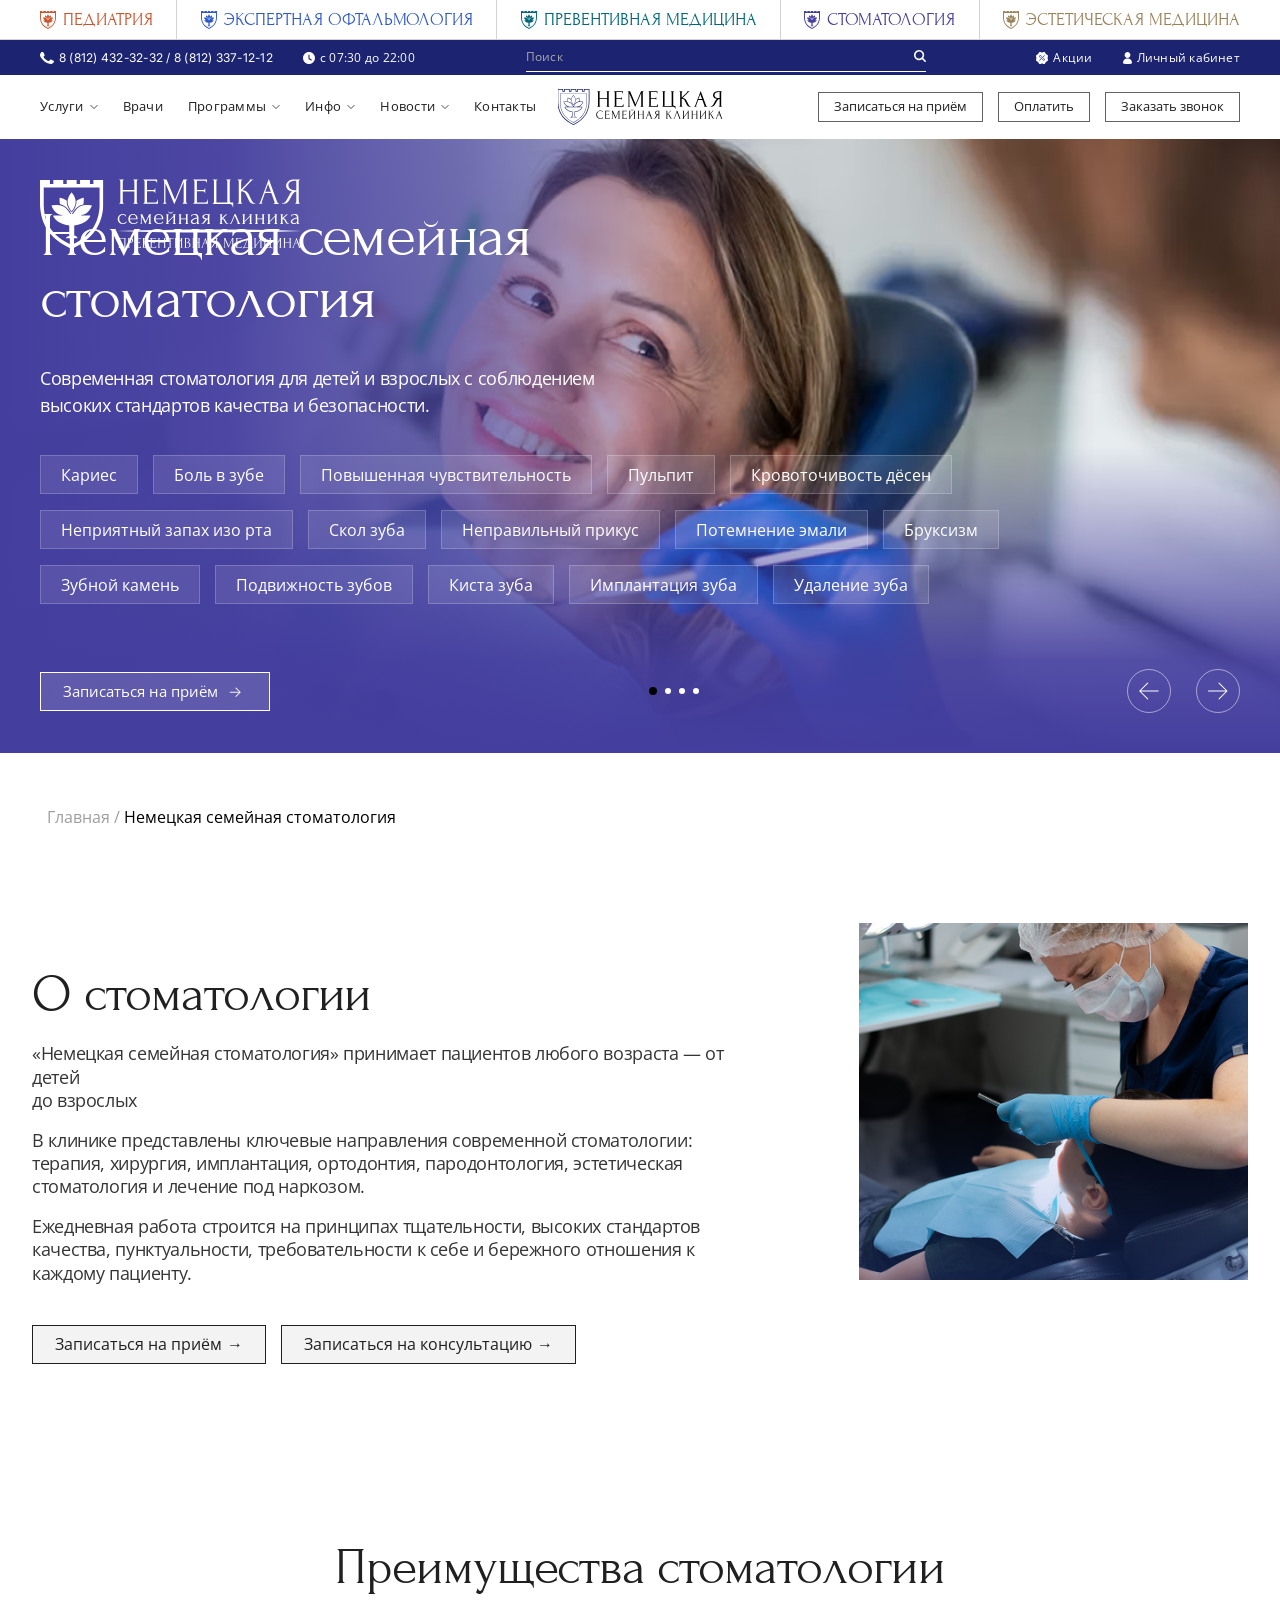
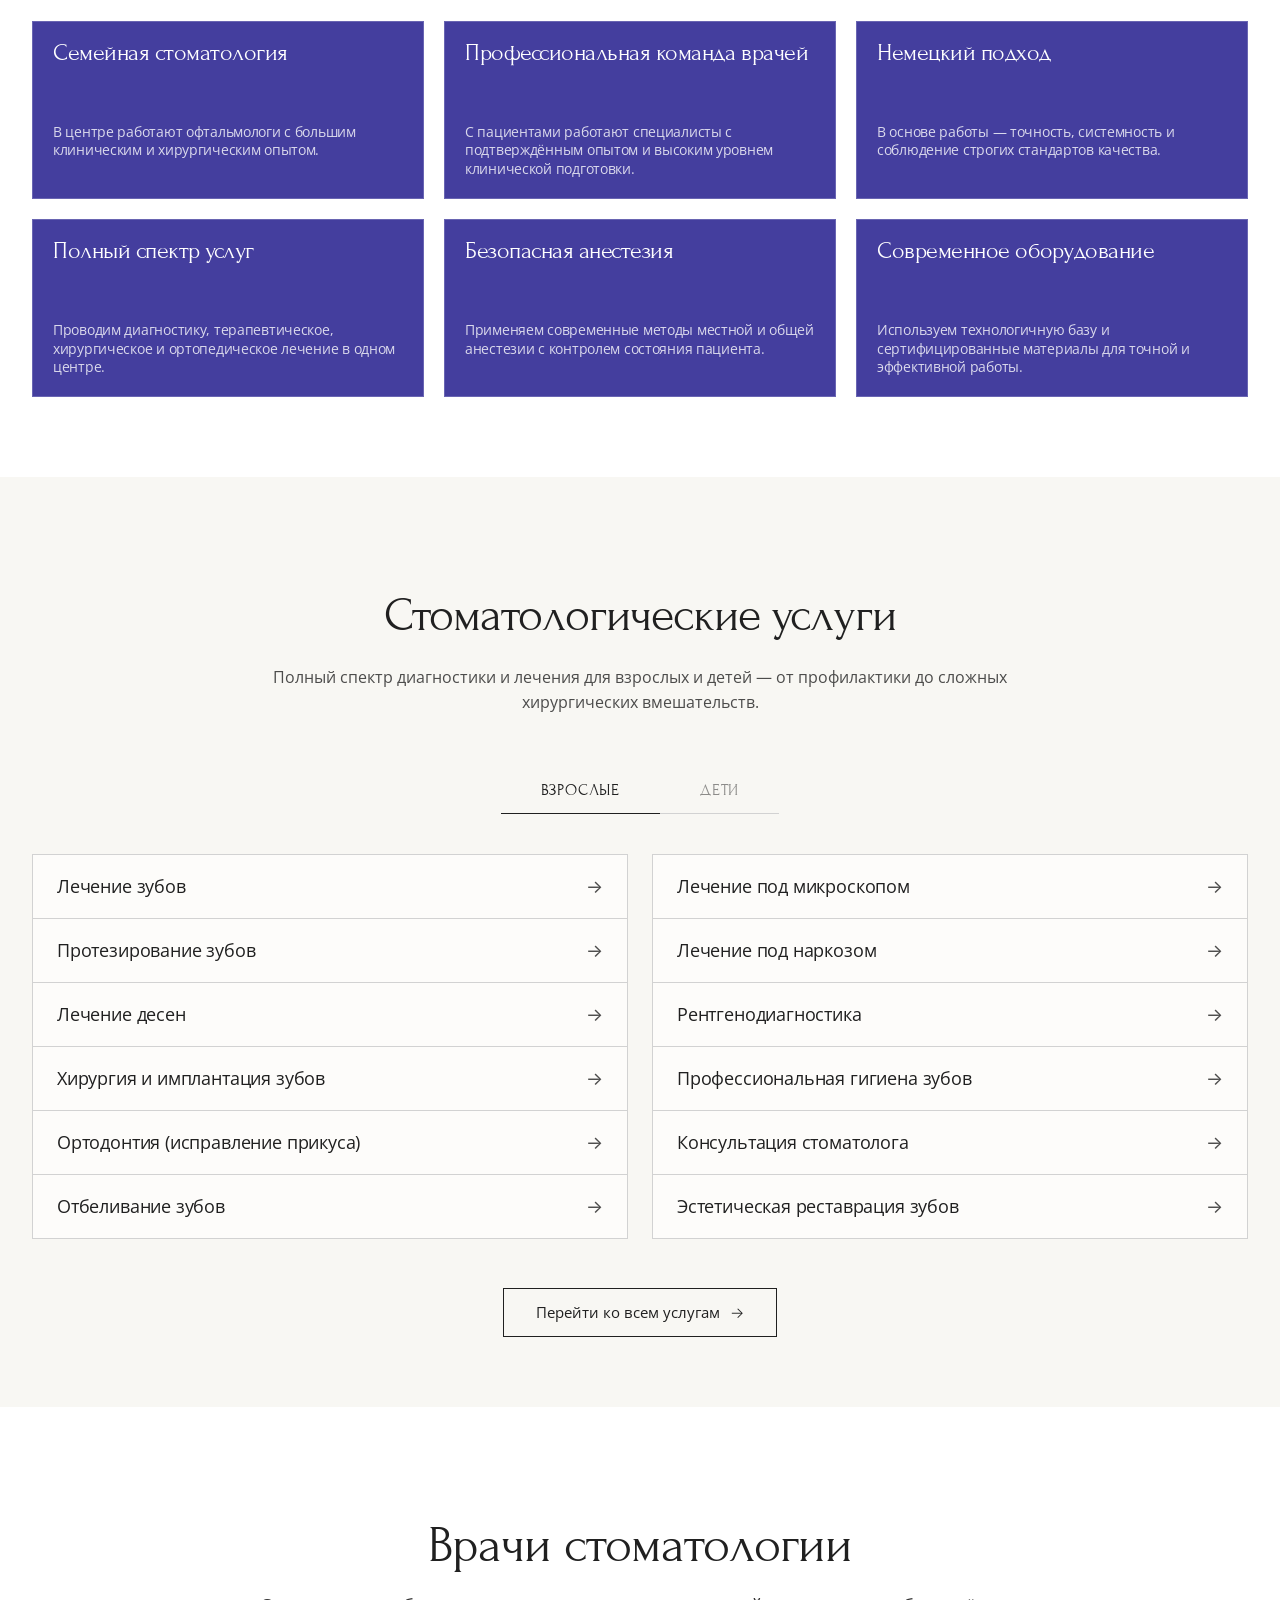
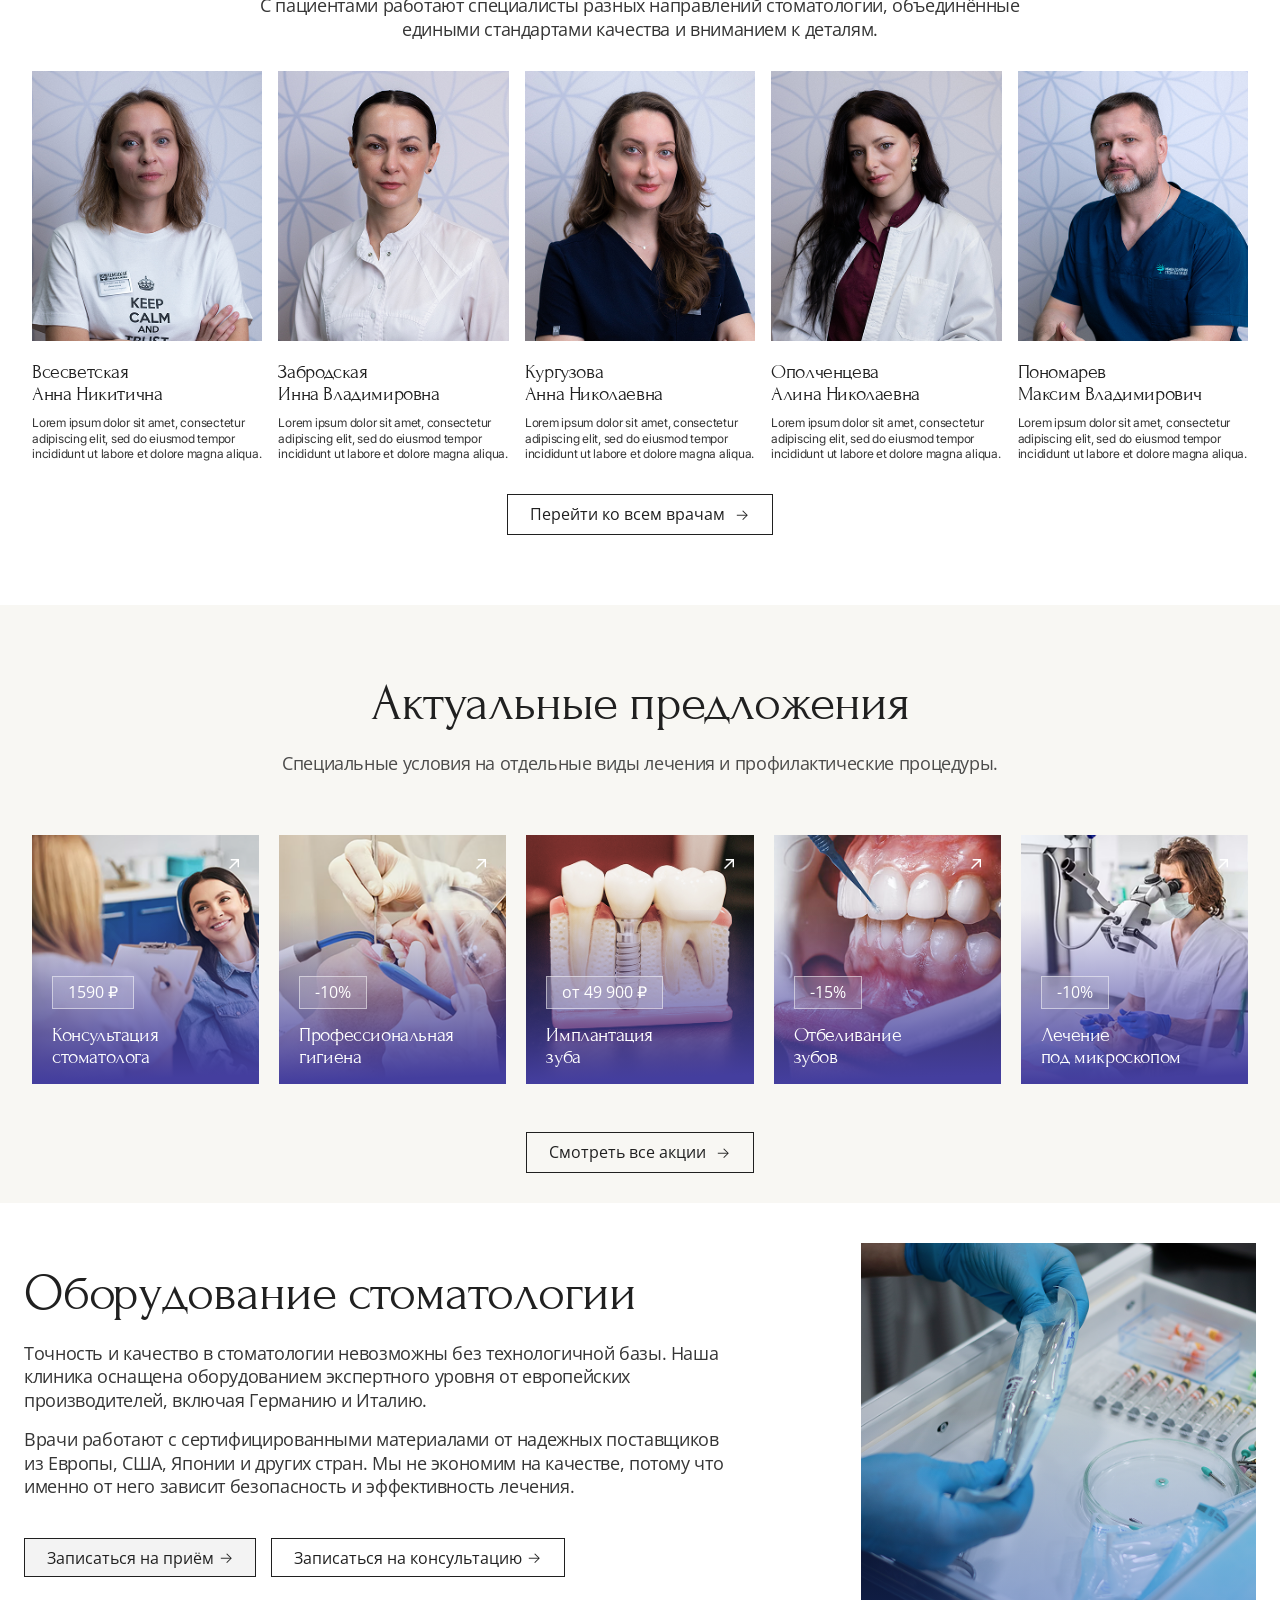
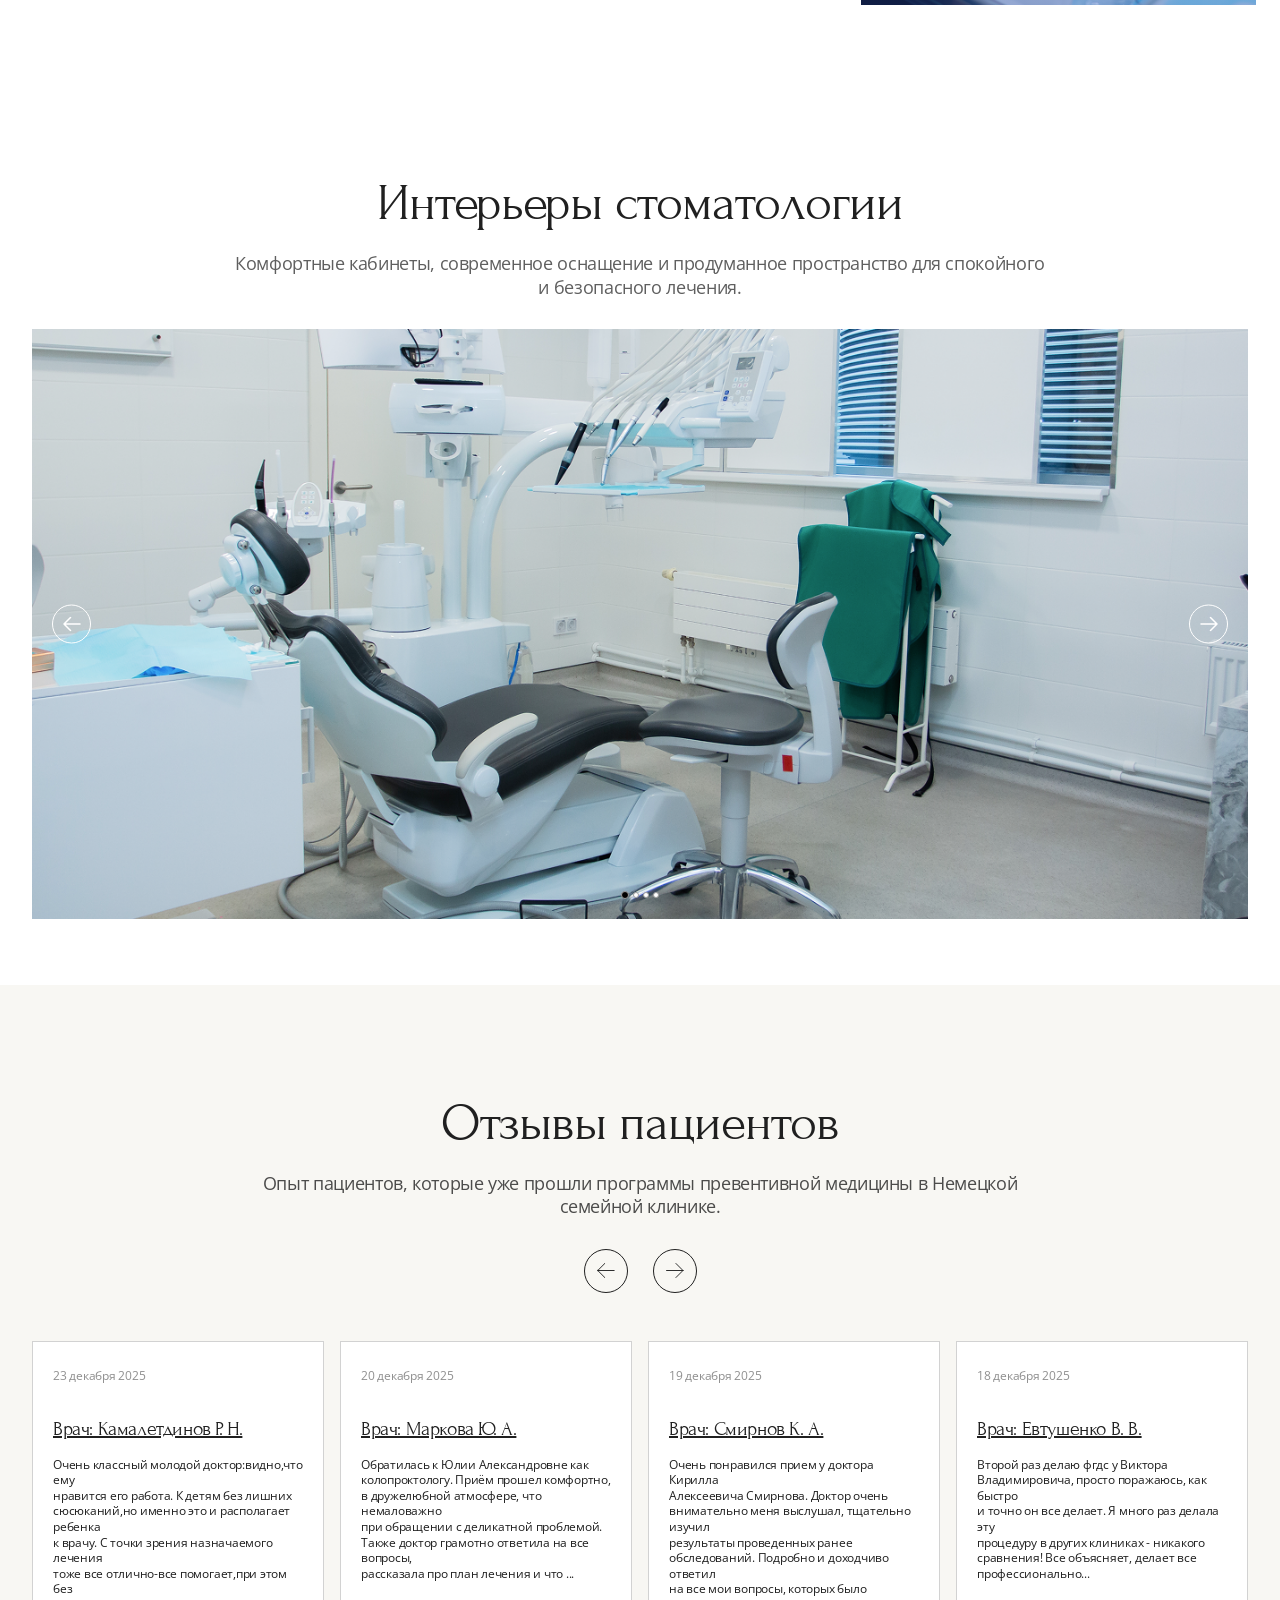
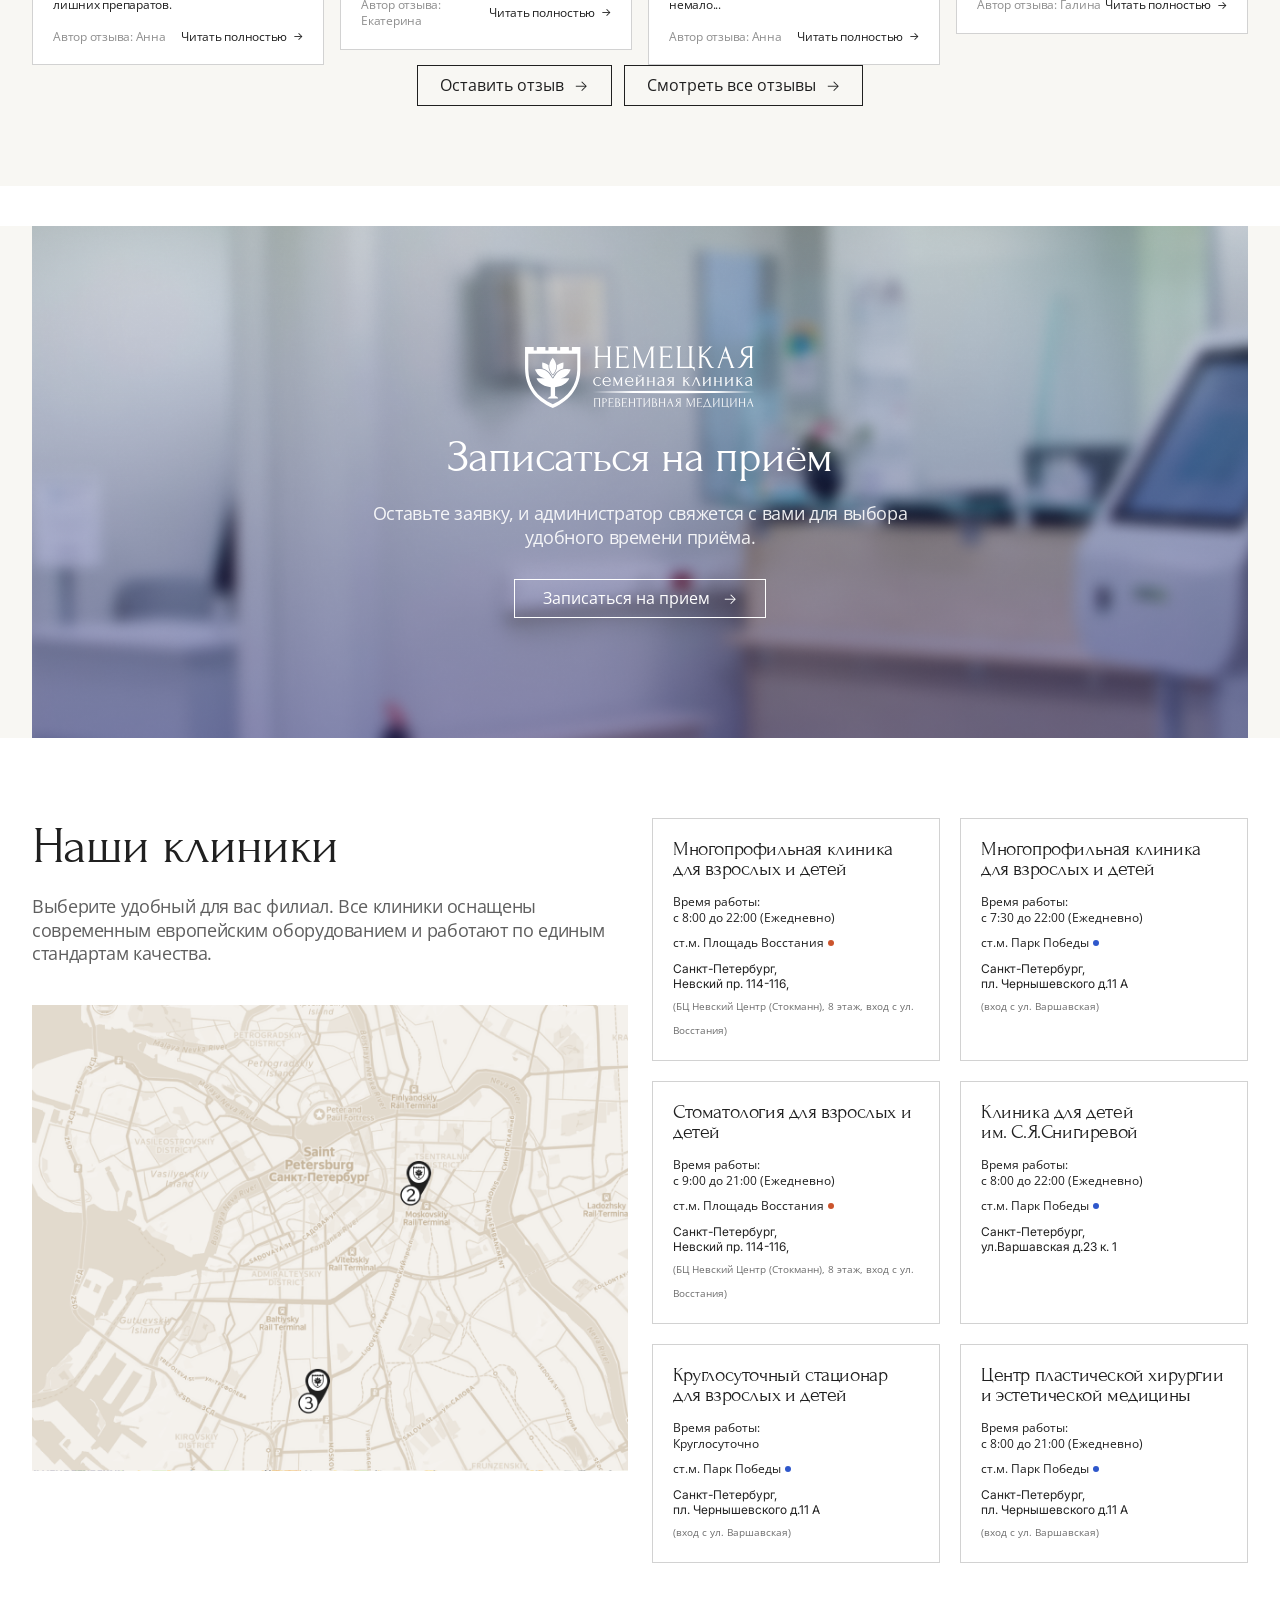
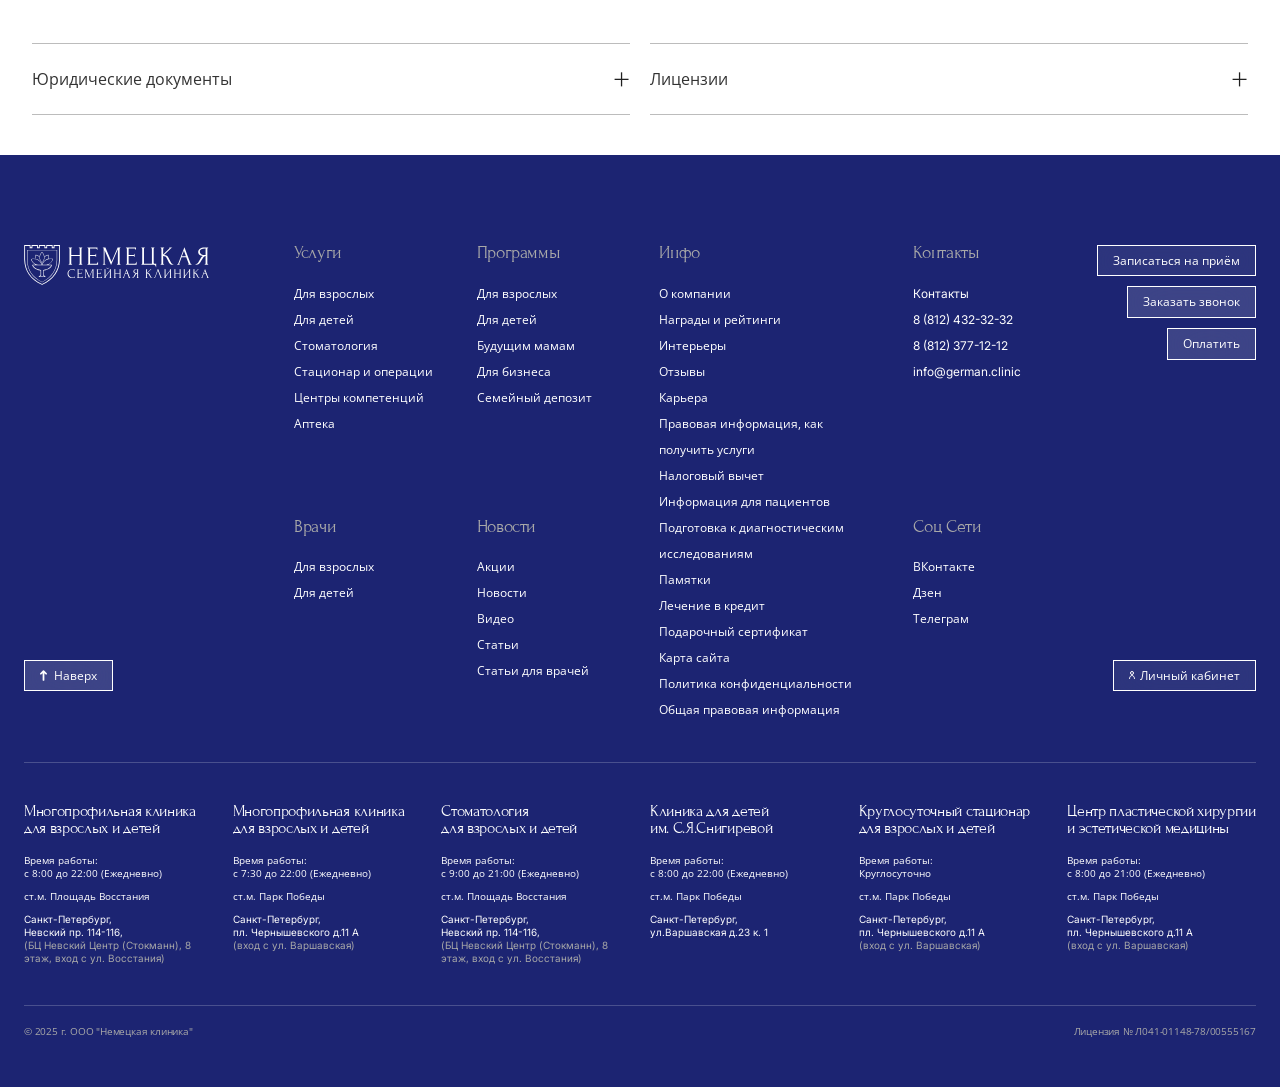
==== commit 2b8604ae: "third commit" ====
--- a/index.html
+++ b/index.html
@@ -778,7 +778,7 @@
                 </nav>
                 <div class="row align-items-start ">
                     <div
-                        class="col-lg-7 col-xl-7 d-flex align-items-start justify-content-center flex-column gap-xxl-5">
+                        class="stomatology-feature__main col-lg-7 d-flex align-items-start justify-content-center flex-column mt-5">
                         <h2 class="stomatology-feature__title">О стоматологии</h2>
                         <div class="stomatology-feature__text">
                             <p>«Немецкая семейная стоматология» принимает пациентов любого возраста — от детей
@@ -988,7 +988,7 @@
                         стоматологии, объединённые едиными стандартами качества и вниманием к деталям.</p>
                 </div>
 
-                <div class="row row-cols-2 row-cols-md-3 row-cols-lg-5 g-4">
+                <div class="row row-cols-2 row-cols-md-3 row-cols-lg-5 g-3">
                     <div class="col">
                         <a href="#" class="program-doctors__card">
                             <div class="program-doctors__photo">
@@ -1254,7 +1254,7 @@
                         Немецкой семейной клинике.</p>
                 </div>
 
-                <div class="slider-arrows mb-4">
+                <div class="slider-arrows mb-5">
                     <button class="arrow-btn arrow-prev" type="button" aria-label="Предыдущий отзыв"></button>
                     <button class="arrow-btn arrow-next" type="button" aria-label="Следующий отзыв"></button>
                 </div>
@@ -1345,7 +1345,7 @@
                     </div>
                 </div>
 
-                <div class="section-actions d-flex justify-content-center gap-3 mt-5">
+                <div class="section-actions ">
                     <a href="#" class="btn btn-outline-dark btn-lg">
                         Оставить отзыв
                         <span class="btn-arrow">→</span>
@@ -1401,7 +1401,7 @@
                         </div>
 
                         <div class="map-container">
-                            <img src="assets/images/ophthalmology/clinics-map.png" alt="Карта клиник" class="map-image"
+                            <img src="assets/images/stomatology/clinics-map.png" alt="Карта клиник" class="map-image"
                                 loading="lazy" width="654" height="511">
                         </div>
                     </div>
@@ -1413,9 +1413,11 @@
                                 <p class="clinic-hours">Время работы:<br>с 8:00 до 22:00 (Ежедневно)</p>
                                 <span class="clinic-metro">ст.м. Площадь Восстания <span
                                         class="clinic-metro__dot clinic-metro__dot--red"></span></span>
-                                <p class="clinic-address">Санкт-Петербург,<br>Невский пр. 114-116,<br>(БЦ Невский Центр
-                                    (Стокманн), 8
-                                    этаж, вход с ул. Восстания)</p>
+                                <p class="clinic-address">Санкт-Петербург,<br>Невский пр. 114-116,<br></p>
+                                <span class="clinic-address__span">
+                                    (БЦ Невский Центр (Стокманн), 8
+                                    этаж, вход с ул. Восстания)
+                                </span>
                             </div>
                             <div class="clinic-card">
                                 <span class="clinic-type clinic-type-blue">Многопрофильная клиника для взрослых и
@@ -1423,17 +1425,17 @@
                                 <p class="clinic-hours">Время работы:<br>с 7:30 до 22:00 (Ежедневно)</p>
                                 <span class="clinic-metro">ст.м. Парк Победы <span
                                         class="clinic-metro__dot clinic-metro__dot--blue"></span></span>
-                                <p class="clinic-address">Санкт-Петербург,<br>пл. Чернышевского д.11 А<br>(вход с ул.
-                                    Варшавская)</p>
+                                <p class="clinic-address">Санкт-Петербург,<br>пл. Чернышевского д.11 А</p>
+                                <span class="clinic-address__span">(вход с ул. Варшавская)</span>
                             </div>
                             <div class="clinic-card">
                                 <span class="clinic-type clinic-type-red">Стоматология для взрослых и детей</span>
                                 <p class="clinic-hours">Время работы:<br>с 9:00 до 21:00 (Ежедневно)</p>
                                 <span class="clinic-metro">ст.м. Площадь Восстания <span
                                         class="clinic-metro__dot clinic-metro__dot--red"></span></span>
-                                <p class="clinic-address">Санкт-Петербург,<br>Невский пр. 114-116,<br>(БЦ Невский Центр
-                                    (Стокманн), 8
-                                    этаж, вход с ул. Восстания)</p>
+                                <p class="clinic-address">Санкт-Петербург,<br>Невский пр. 114-116,<br></p>
+                                <span class="clinic-address__span">(БЦ Невский Центр (Стокманн), 8
+                                    этаж, вход с ул. Восстания)</span>
                             </div>
                             <div class="clinic-card">
                                 <span class="clinic-type clinic-type-blue">Клиника для детей<br>им.
@@ -1449,8 +1451,8 @@
                                 <p class="clinic-hours">Время работы:<br>Круглосуточно</p>
                                 <span class="clinic-metro">ст.м. Парк Победы <span
                                         class="clinic-metro__dot clinic-metro__dot--blue"></span></span>
-                                <p class="clinic-address">Санкт-Петербург,<br>пл. Чернышевского д.11 А<br>(вход с ул.
-                                    Варшавская)</p>
+                                <p class="clinic-address">Санкт-Петербург,<br>пл. Чернышевского д.11 А<br></p>
+                                <span class="clinic-address__span">(вход с ул. Варшавская)</span>
                             </div>
                             <div class="clinic-card">
                                 <span class="clinic-type clinic-type-blue">Центр пластической хирургии и эстетической
@@ -1458,8 +1460,8 @@
                                 <p class="clinic-hours">Время работы:<br>с 8:00 до 21:00 (Ежедневно)</p>
                                 <span class="clinic-metro">ст.м. Парк Победы <span
                                         class="clinic-metro__dot clinic-metro__dot--blue"></span></span>
-                                <p class="clinic-address">Санкт-Петербург,<br>пл. Чернышевского д.11 А<br>(вход с ул.
-                                    Варшавская)</p>
+                                <p class="clinic-address">Санкт-Петербург,<br>пл. Чернышевского д.11 А<br></p>
+                                <span class="clinic-address__span">(вход с ул. Варшавская)</span>
                             </div>
                         </div>
                     </div>
--- a/css/stomatology/style.css
+++ b/css/stomatology/style.css
@@ -3,7 +3,7 @@
 @import url('../header.css');
 @import url('../footer.css');
 @import url('../section-reviews.css');
-@import url('../section-clinics.css');
+@import url('section-clinics.css');
 @import url('section-offers.css');
 @import url('section-hero.css');
 @import url('section-feature.css');
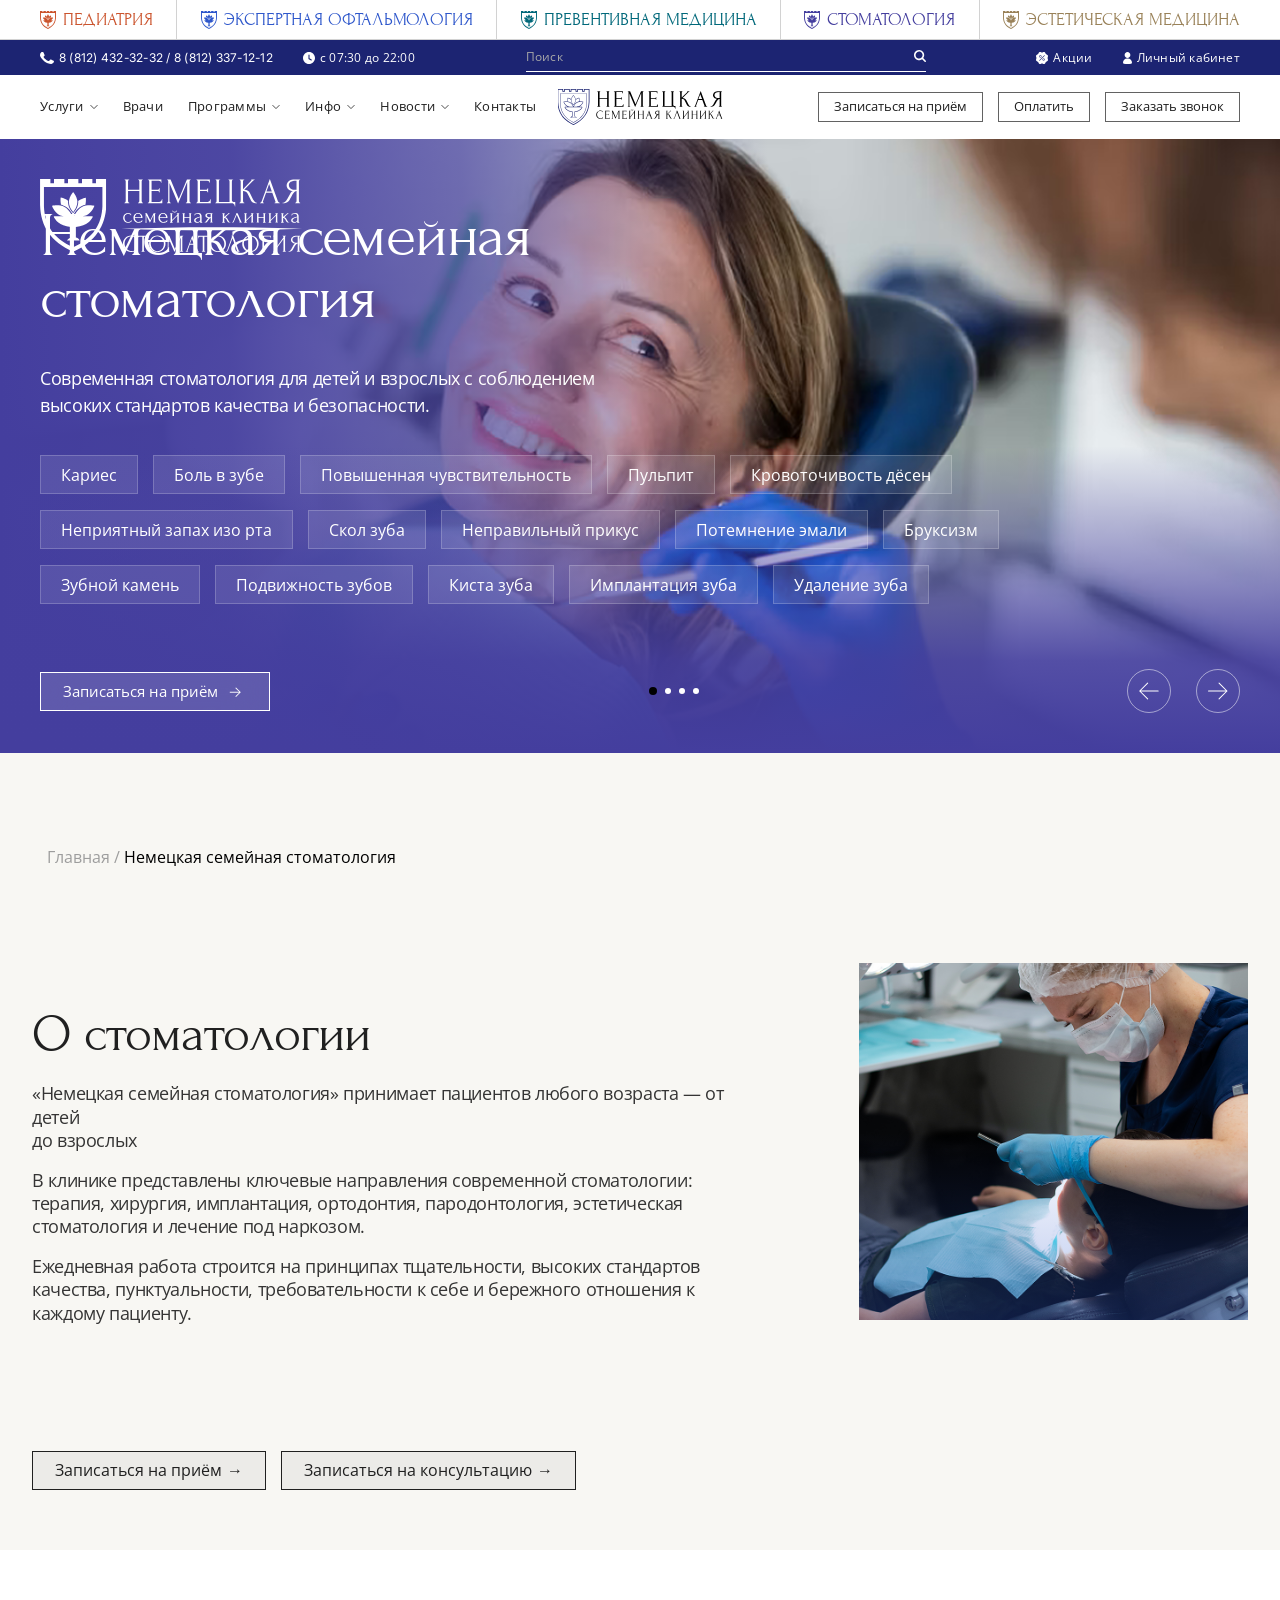
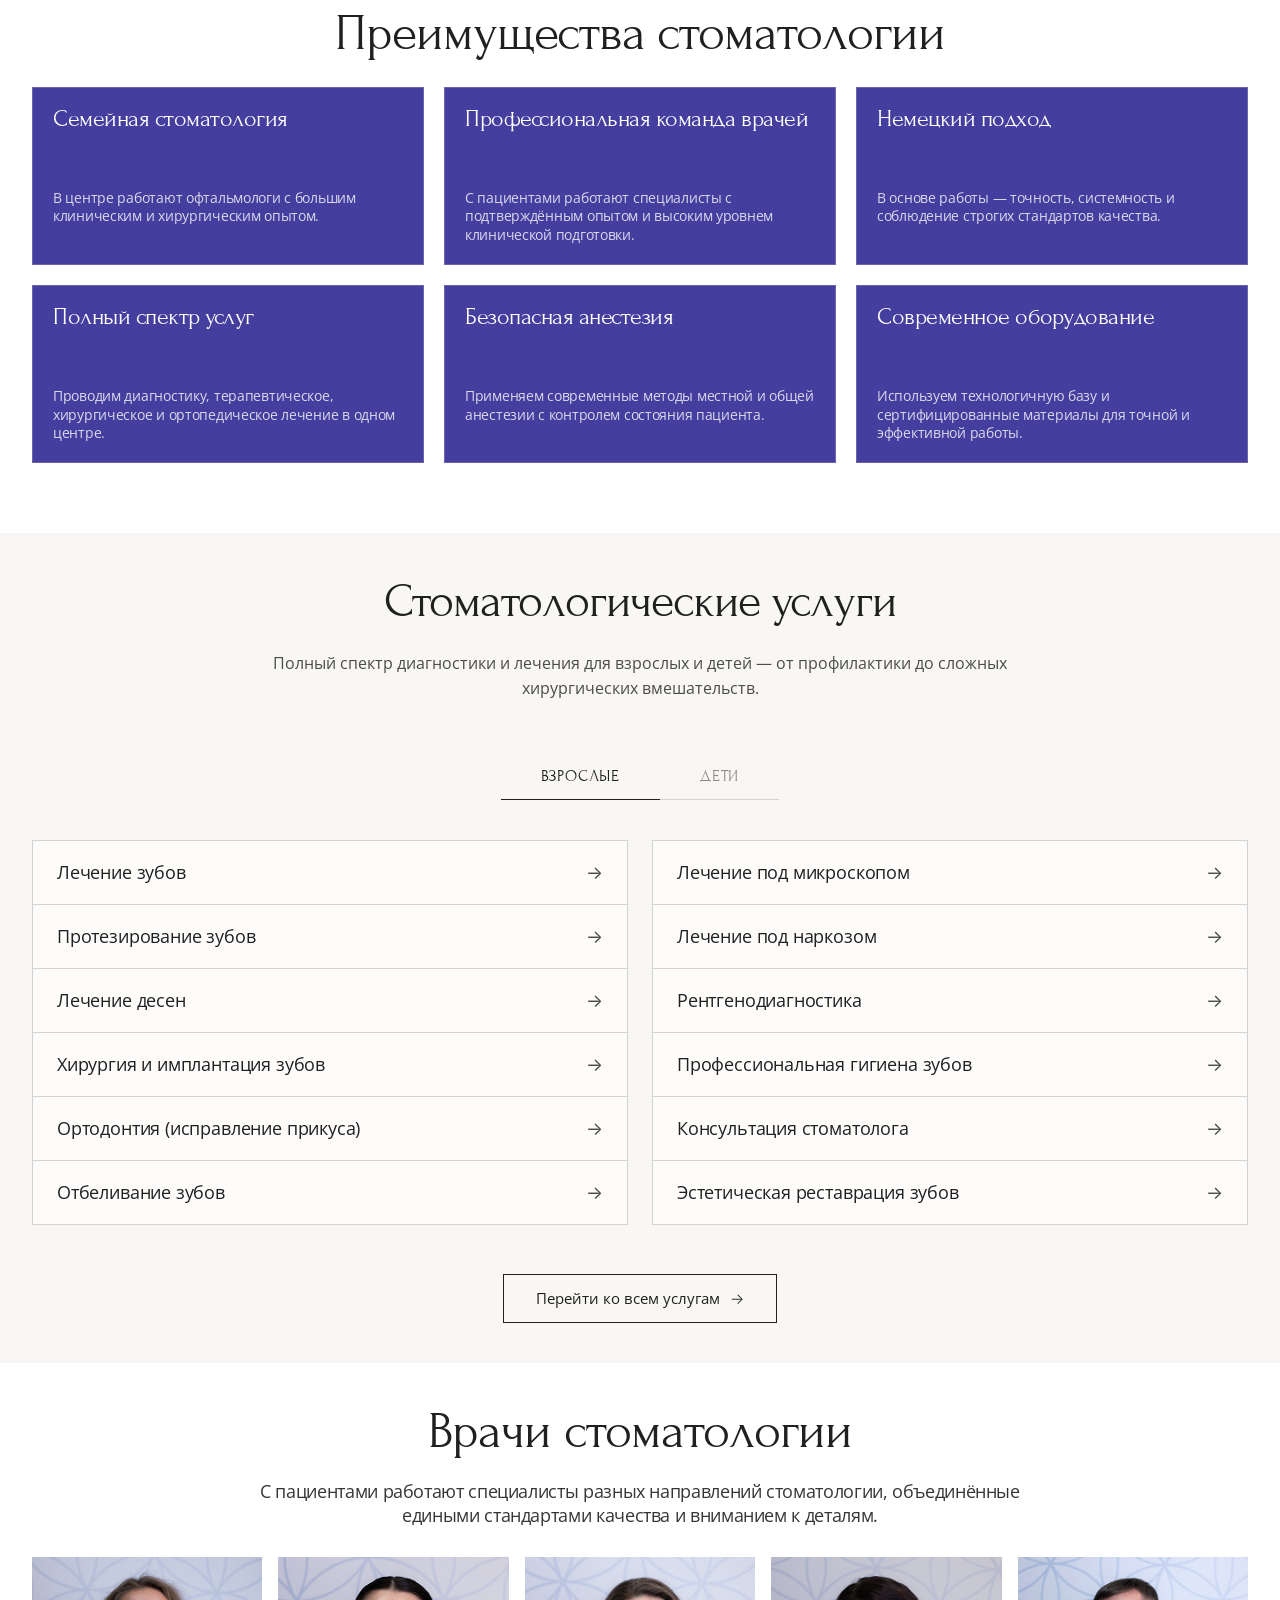
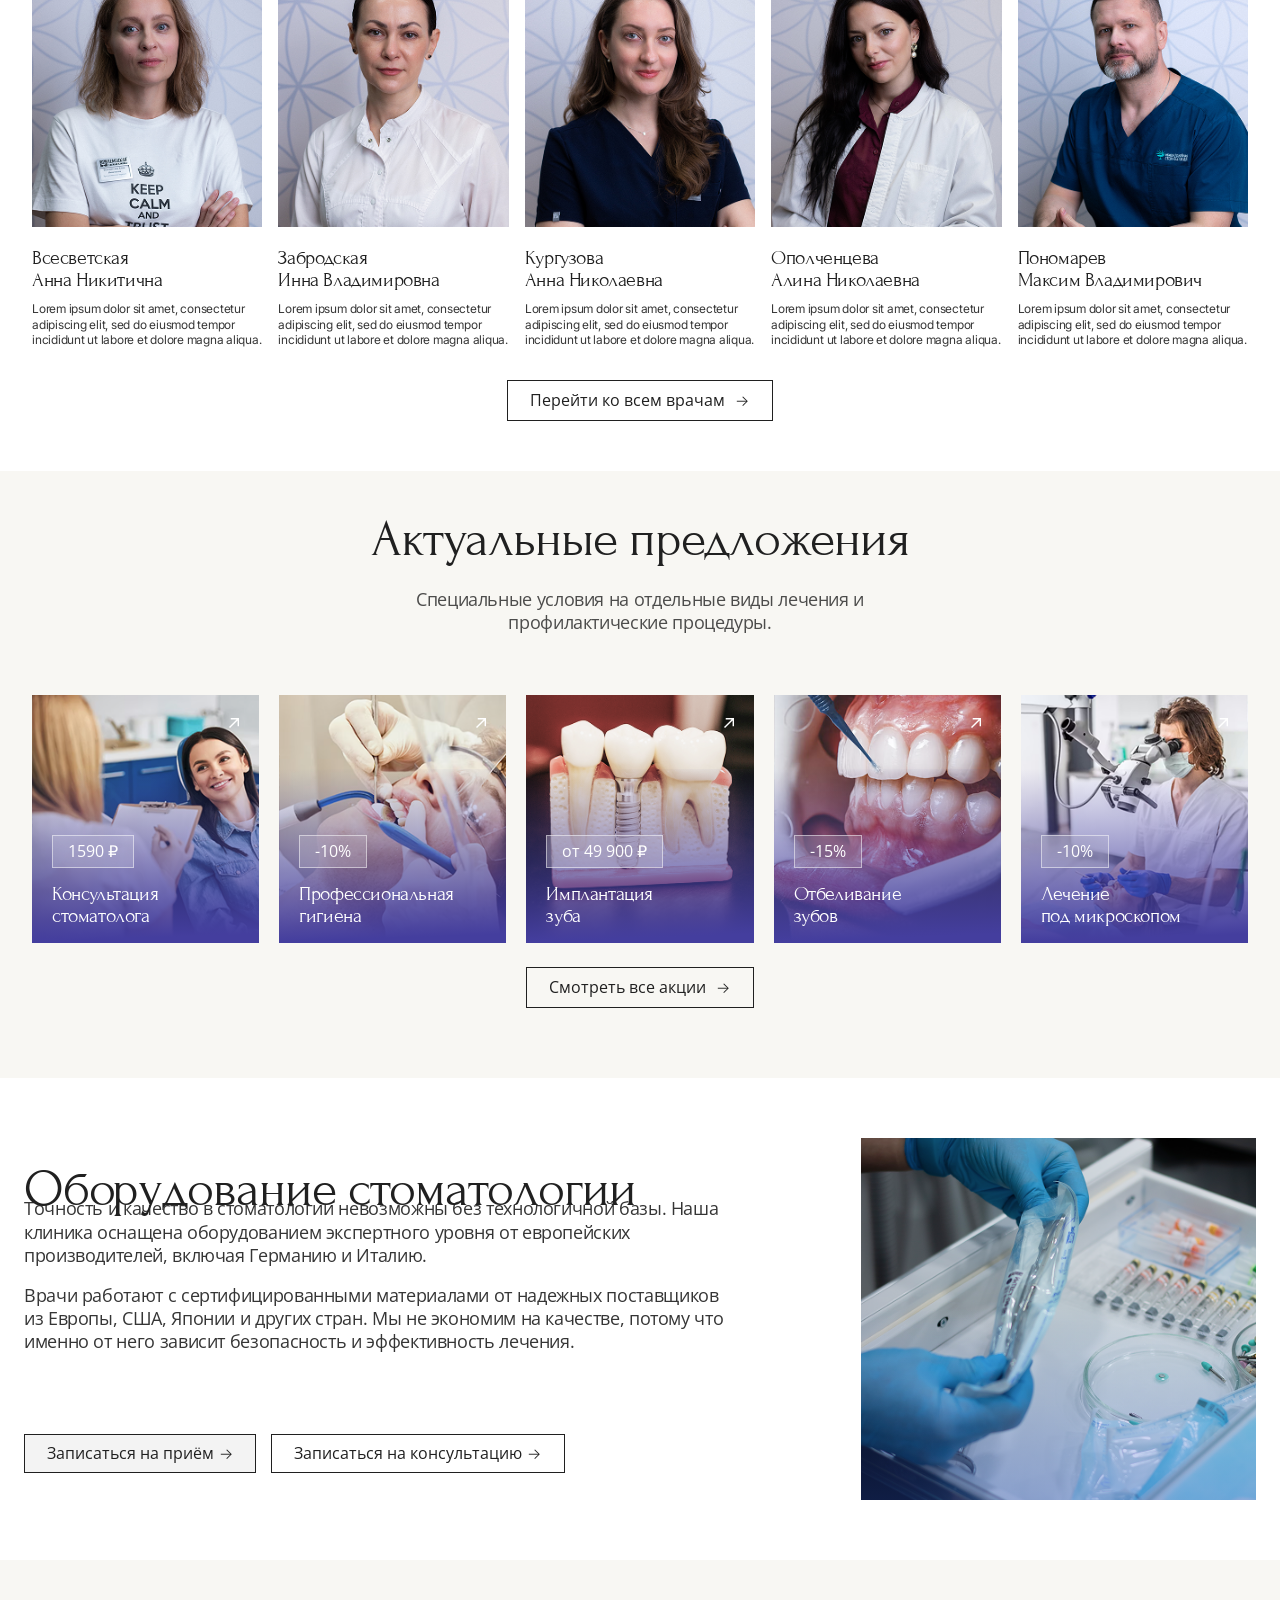
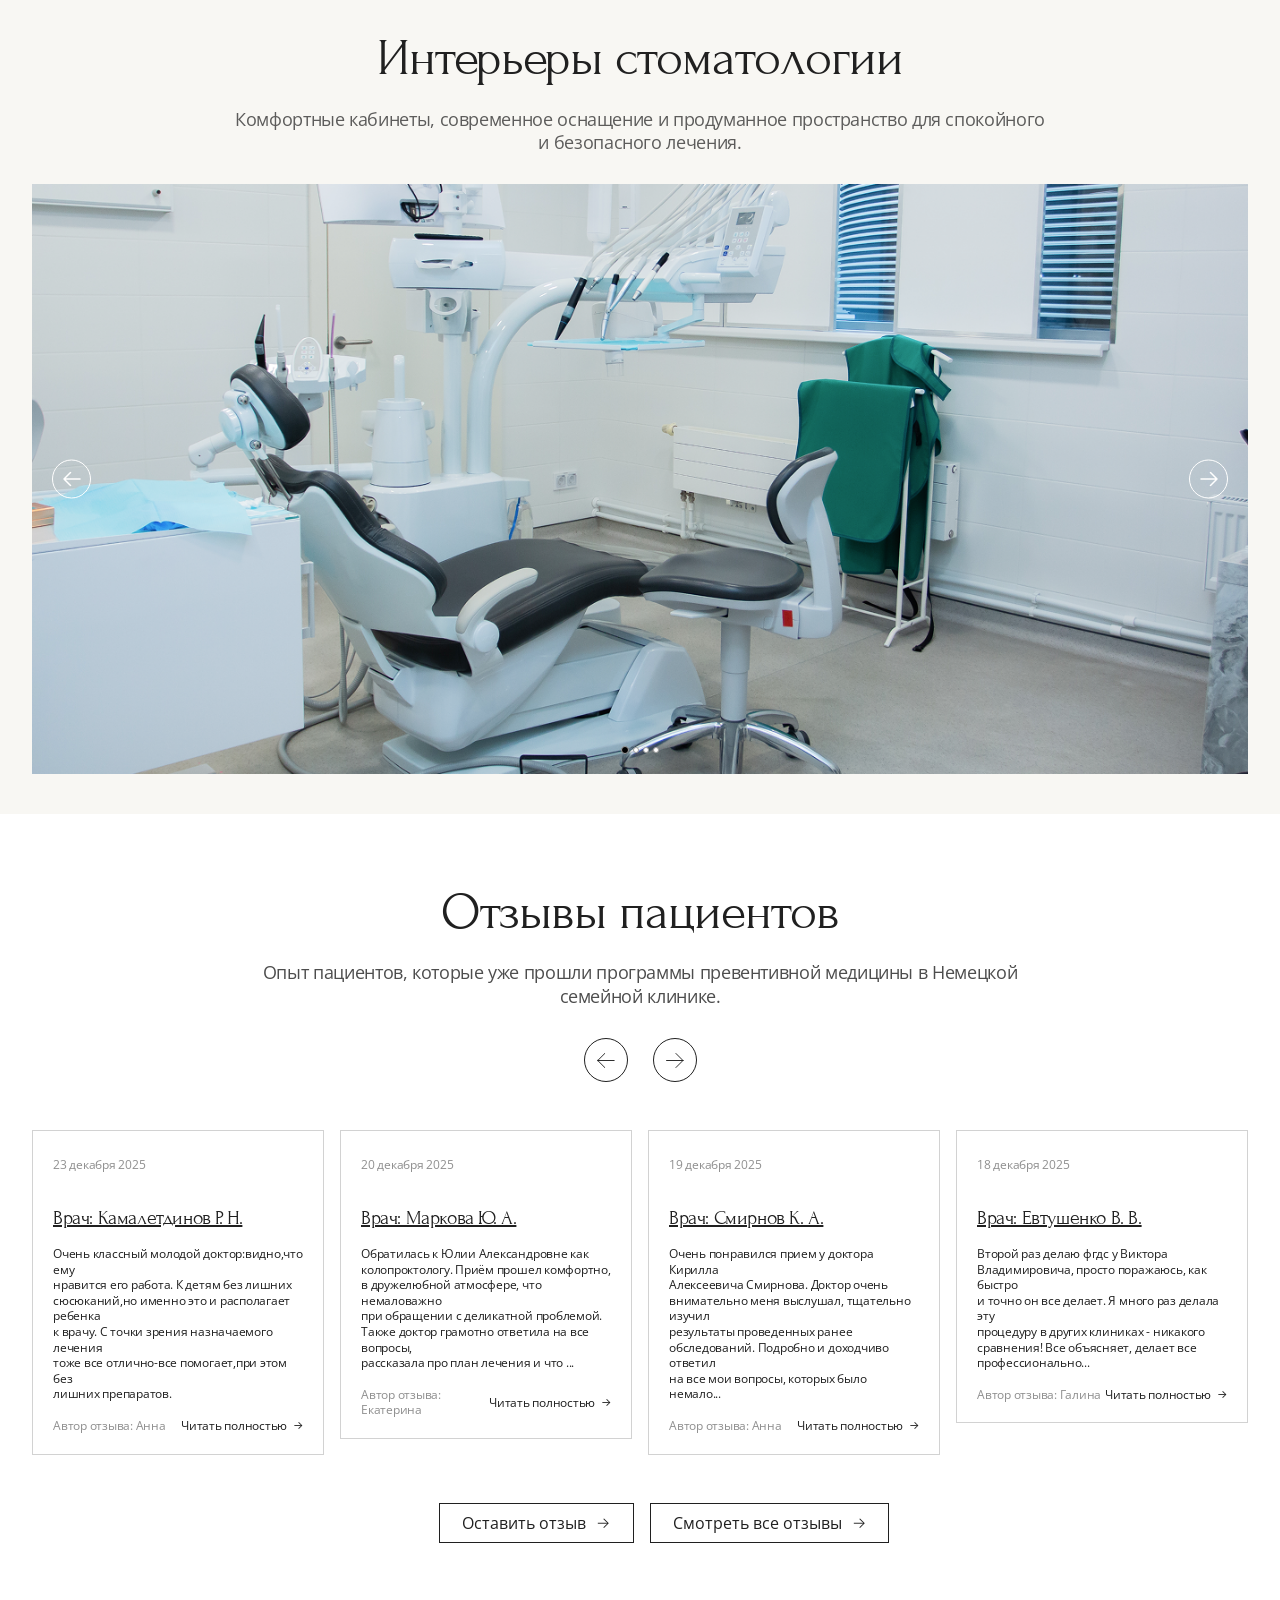
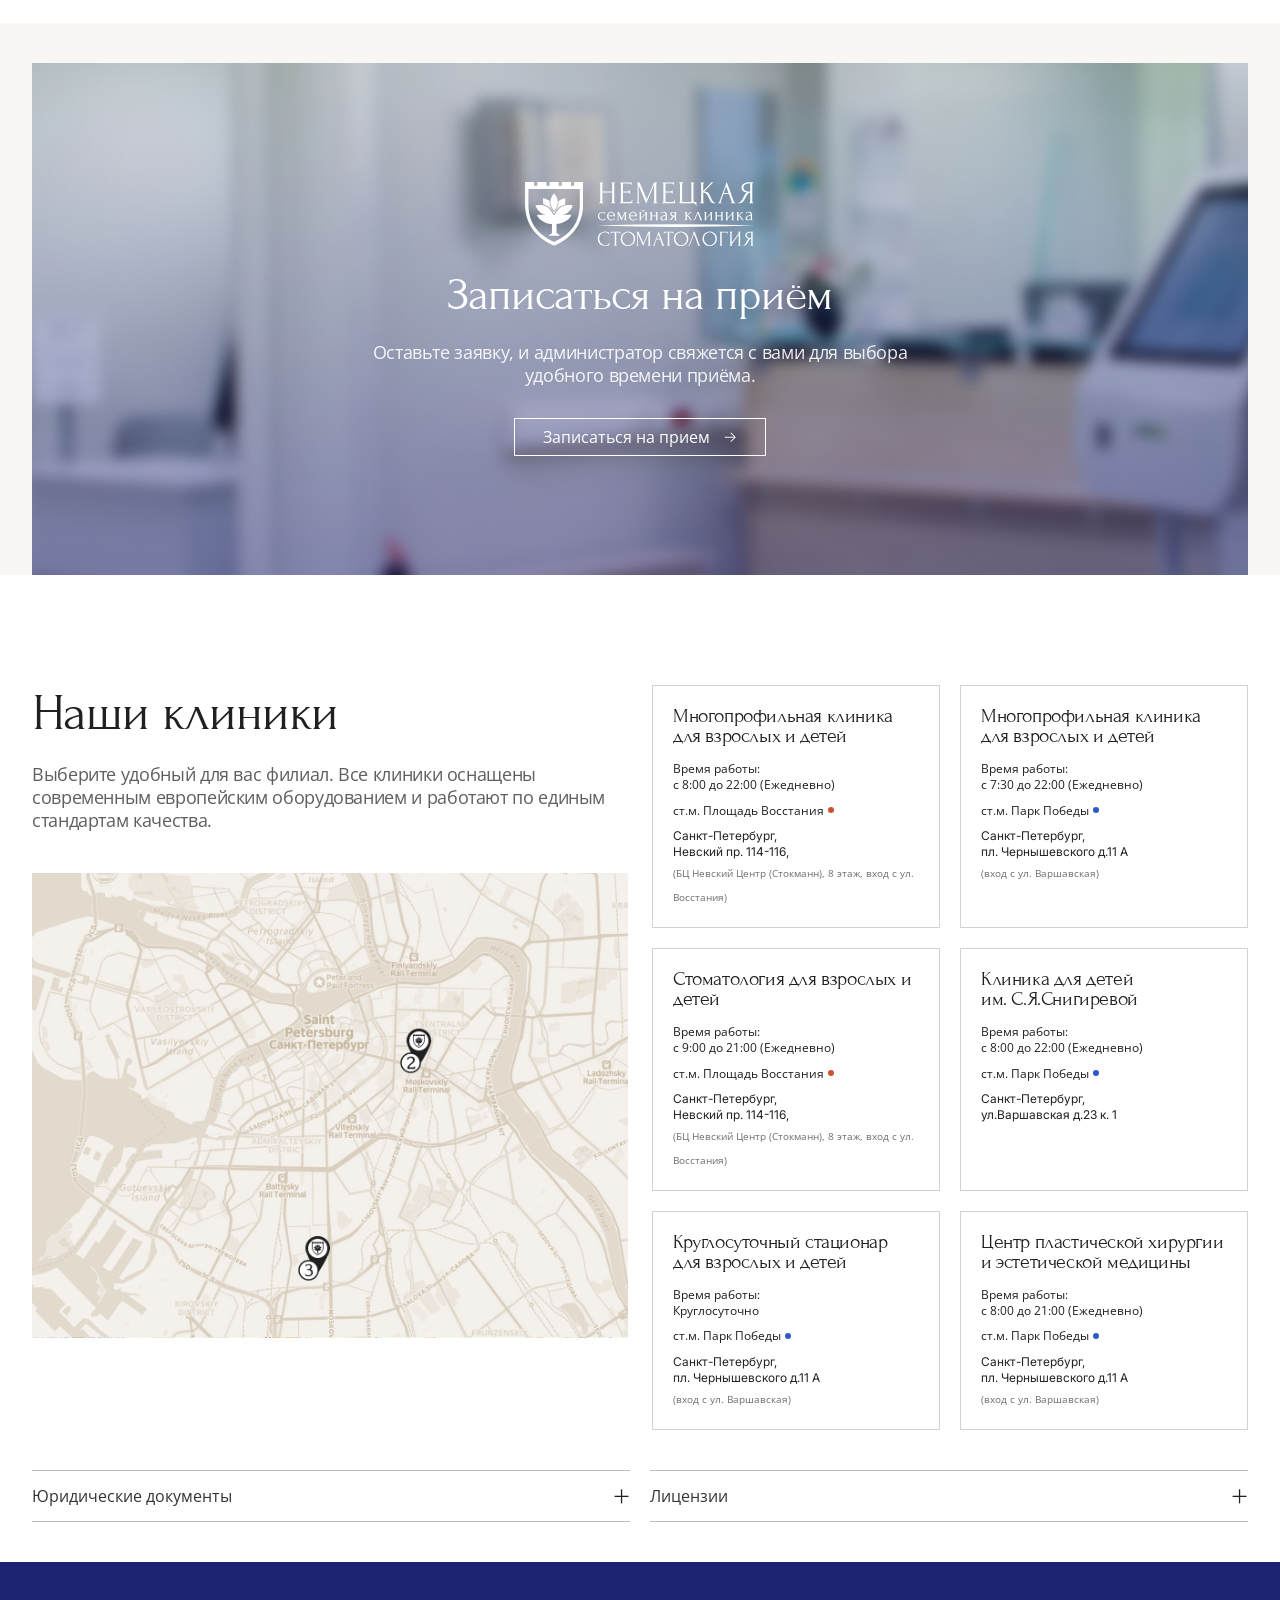
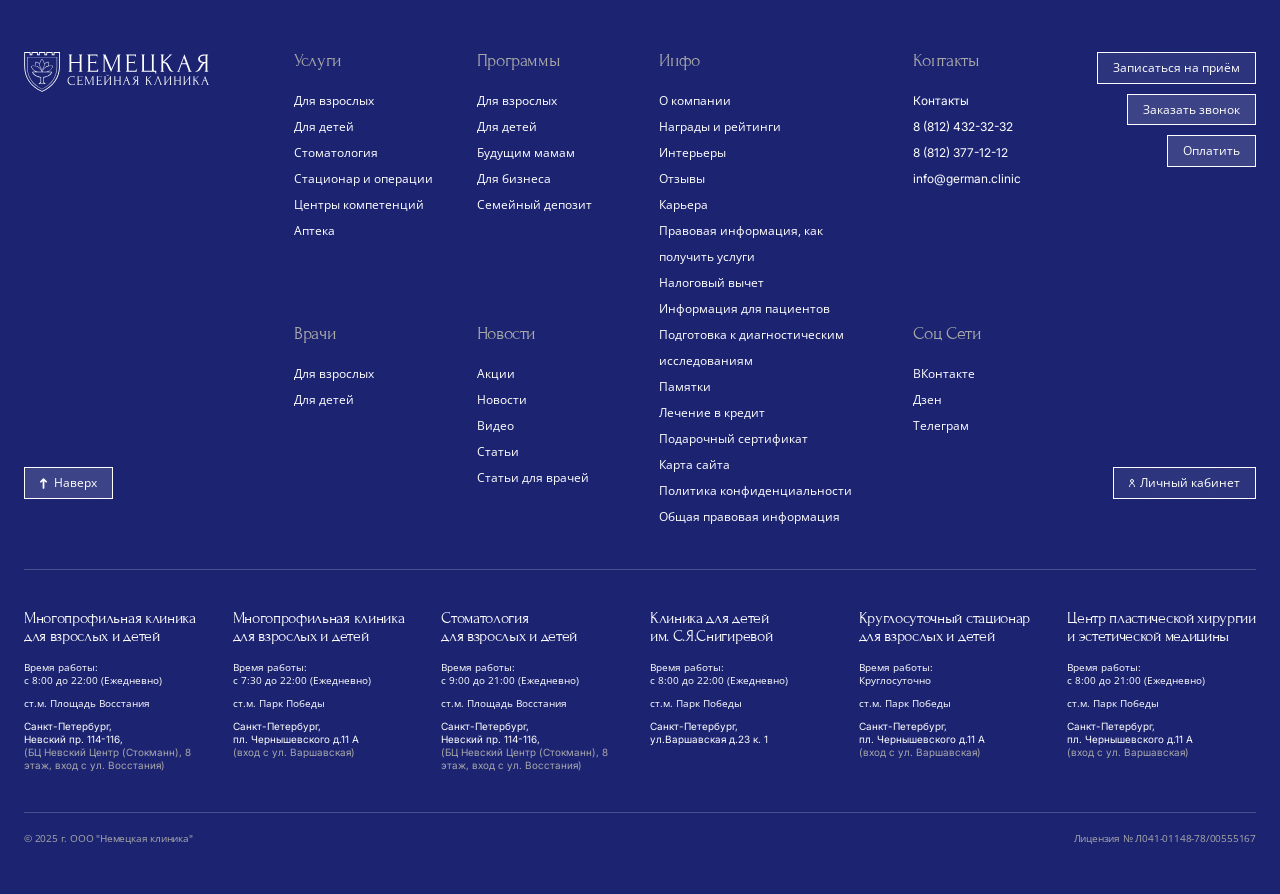
==== commit 40c104c9: "v-1.2 commit" ====
--- a/index.html
+++ b/index.html
@@ -2,960 +2,921 @@
 <html lang="ru">
 
 <head>
-    <meta charset="UTF-8">
-    <meta name="viewport" content="width=device-width, initial-scale=1.0">
-    <title>Немецкая семейная клиника — Санкт-Петербург</title>
-
-    <!-- Local Fonts -->
-    <link rel="stylesheet" href="css/fonts.css">
-
-    <!-- Bootstrap 5 CSS -->
-    <link href="https://cdn.jsdelivr.net/npm/bootstrap@5.3.2/dist/css/bootstrap.min.css" rel="stylesheet">
-
-    <!-- Bootstrap Icons -->
-    <link rel="stylesheet" href="https://cdn.jsdelivr.net/npm/bootstrap-icons@1.11.1/font/bootstrap-icons.css">
-
-    <!-- Custom CSS -->
-    <link rel="stylesheet" href="css/stomatology/style.css">
+  <meta charset="UTF-8">
+  <meta name="viewport" content="width=device-width, initial-scale=1.0">
+  <title>Немецкая семейная клиника — Санкт-Петербург</title>
+
+  <!-- Local Fonts -->
+  <link rel="stylesheet" href="css/fonts.css">
+
+  <!-- Bootstrap 5 CSS -->
+  <link href="https://cdn.jsdelivr.net/npm/bootstrap@5.3.2/dist/css/bootstrap.min.css" rel="stylesheet">
+
+  <!-- Bootstrap Icons -->
+  <link rel="stylesheet" href="https://cdn.jsdelivr.net/npm/bootstrap-icons@1.11.1/font/bootstrap-icons.css">
+
+  <!-- Custom CSS -->
+  <link rel="stylesheet" href="css/stomatology/style.css">
 </head>
 
 <body>
-    <header class="header" id="header">
-        <!-- Mobile Header -->
-        <div class="mobile-header">
-            <a href="/" class="mobile-logo">
-                <img src="assets/images/logo.svg" alt="Немецкая семейная клиника">
+  <header class="header" id="header">
+    <!-- Mobile Header -->
+    <div class="mobile-header">
+      <a href="/" class="mobile-logo">
+        <img src="assets/images/logo.svg" alt="Немецкая семейная клиника">
+      </a>
+      <div class="mobile-header-actions">
+        <a href="tel:+78124323232" class="mobile-header-icon" aria-label="Позвонить">
+          <img src="assets/images/icons/icon-phone-mob.svg" alt="Телефон">
+        </a>
+        <a href="#" class="mobile-header-icon" aria-label="Поиск">
+          <img src="assets/images/icons/icon-search-mob.svg" alt="Поиск">
+        </a>
+        <a href="#" class="mobile-header-icon" aria-label="Личный кабинет">
+          <img src="assets/images/icons/icon-user-mob.svg" alt="Личный кабинет">
+        </a>
+        <a href="#" class="mobile-header-icon" aria-label="Настройки">
+          <img src="assets/images/icons/icon-star-mob.svg" alt="Настройки">
+
+        </a>
+        <button class="menu-toggle" type="button" aria-label="Открыть меню">
+          <span></span>
+          <span></span>
+          <span></span>
+        </button>
+      </div>
+    </div>
+
+    <!-- Mobile Menu -->
+    <div class="mobile-menu" role="dialog" aria-modal="true" aria-label="Мобильное меню">
+      <div class="mobile-menu-panel">
+        <!-- Шапка меню -->
+        <div class="mobile-menu-header">
+          <a href="/" class="mobile-menu-logo">
+            <img src="assets/images/logo.svg" alt="Немецкая семейная клиника">
+          </a>
+          <div class="mobile-menu-header-actions">
+            <a href="tel:+78124323232" class="mobile-menu-icon" aria-label="Позвонить">
+              <img src="assets/images/icons/icon-phone-mob.svg" alt="Телефон">
             </a>
-            <div class="mobile-header-actions">
-                <a href="tel:+78124323232" class="mobile-header-icon" aria-label="Позвонить">
-                    <img src="assets/images/icons/icon-phone-mob.svg" alt="Телефон">
-                </a>
-                <a href="#" class="mobile-header-icon" aria-label="Поиск">
-                    <img src="assets/images/icons/icon-search-mob.svg" alt="Поиск">
-                </a>
-                <a href="#" class="mobile-header-icon" aria-label="Личный кабинет">
-                    <img src="assets/images/icons/icon-user-mob.svg" alt="Личный кабинет">
-                </a>
-                <a href="#" class="mobile-header-icon" aria-label="Настройки">
-                    <img src="assets/images/icons/icon-star-mob.svg" alt="Настройки">
-
-                </a>
-                <button class="menu-toggle" type="button" aria-label="Открыть меню">
-                    <span></span>
-                    <span></span>
-                    <span></span>
-                </button>
-            </div>
-        </div>
-
-        <!-- Mobile Menu -->
-        <div class="mobile-menu" role="dialog" aria-modal="true" aria-label="Мобильное меню">
-            <div class="mobile-menu-panel">
-                <!-- Шапка меню -->
-                <div class="mobile-menu-header">
-                    <a href="/" class="mobile-menu-logo">
-                        <img src="assets/images/logo.svg" alt="Немецкая семейная клиника">
-                    </a>
-                    <div class="mobile-menu-header-actions">
-                        <a href="tel:+78124323232" class="mobile-menu-icon" aria-label="Позвонить">
-                            <img src="assets/images/icons/icon-phone-mob.svg" alt="Телефон">
-                        </a>
-                        <a href="#" class="mobile-menu-icon" aria-label="Поиск">
-                            <img src="assets/images/icons/icon-search-mob.svg" alt="Поиск">
-                        </a>
-                        <a href="#" class="mobile-menu-icon" aria-label="Личный кабинет">
-                            <img src="assets/images/icons/icon-user-mob.svg" alt="Личный кабинет">
-                        </a>
-                        <a href="#" class="mobile-menu-icon" aria-label="Настройки">
-                            <img src="assets/images/icons/icon-star-mob.svg" alt="Настройки">
-
-                        </a>
-                        <button class="mobile-menu-close" type="button" aria-label="Закрыть меню">
-                            <svg width="20" height="20" viewBox="0 0 20 20" fill="none"
-                                xmlns="http://www.w3.org/2000/svg">
-                                <path d="M15 5L5 15M5 5L15 15" stroke="currentColor" stroke-width="1"
-                                    stroke-linecap="round" />
-                            </svg>
-                        </button>
-                    </div>
-                </div>
-
-                <!-- Навигация -->
-                <nav class="mobile-menu-nav" role="navigation">
-                    <!-- Услуги (аккордеон) -->
-                    <div class="mobile-nav-item">
-                        <button class="mobile-nav-toggle" type="button" aria-expanded="false">
-                            <span>Услуги</span>
-                            <svg class="mobile-nav-arrow" width="10" height="6" viewBox="0 0 10 6" fill="none"
-                                xmlns="http://www.w3.org/2000/svg">
-                                <path d="M1 1L5 5L9 1" stroke="currentColor" stroke-width="1.5" stroke-linecap="round"
-                                    stroke-linejoin="round" />
-                            </svg>
-                        </button>
-                        <div class="mobile-nav-submenu">
-                            <a href="#">Для взрослых</a>
-                            <a href="#">Для детей</a>
-                            <a href="#">Стоматология</a>
-                            <a href="#">Стационар и операции</a>
-                            <a href="#">Центры компетенций</a>
-                            <a href="#">Аптека</a>
-                        </div>
-                    </div>
-
-                    <!-- Врачи (простая ссылка) -->
-                    <a href="#" class="mobile-nav-link">Врачи
-                    </a>
-
-                    <!-- Программы (аккордеон) -->
-                    <div class="mobile-nav-item">
-                        <button class="mobile-nav-toggle" type="button" aria-expanded="false">
-                            <span>Программы</span>
-                            <svg class="mobile-nav-arrow" width="10" height="6" viewBox="0 0 10 6" fill="none"
-                                xmlns="http://www.w3.org/2000/svg">
-                                <path d="M1 1L5 5L9 1" stroke="currentColor" stroke-width="1.5" stroke-linecap="round"
-                                    stroke-linejoin="round" />
-                            </svg>
-                        </button>
-                        <div class="mobile-nav-submenu">
-                            <a href="#">Для взрослых</a>
-                            <a href="#">Для детей</a>
-                            <a href="#">Будущим мамам</a>
-                            <a href="#">Для бизнеса</a>
-                            <a href="#">Семейный депозит</a>
-                        </div>
-                    </div>
-
-                    <!-- Инфо (аккордеон) -->
-                    <div class="mobile-nav-item">
-                        <button class="mobile-nav-toggle" type="button" aria-expanded="false">
-                            <span>Инфо</span>
-                            <svg class="mobile-nav-arrow" width="10" height="6" viewBox="0 0 10 6" fill="none"
-                                xmlns="http://www.w3.org/2000/svg">
-                                <path d="M1 1L5 5L9 1" stroke="currentColor" stroke-width="1.5" stroke-linecap="round"
-                                    stroke-linejoin="round" />
-                            </svg>
-                        </button>
-                        <div class="mobile-nav-submenu">
-                            <a href="about.html">О компании</a>
-                            <a href="#">Награды и рейтинги</a>
-                            <a href="#">Интерьеры</a>
-                            <a href="#">Отзывы</a>
-                            <a href="#">Видео</a>
-                            <a href="#">Карьера</a>
-                            <a href="#">Правовая информация</a>
-                            <a href="#">Налоговый вычет</a>
-                            <a href="#">Информация для пациентов</a>
-                            <a href="#">Подготовка к исследованиям</a>
-                            <a href="#">Памятки</a>
-                            <a href="#">Лечение в кредит</a>
-                            <a href="#">Подарочный сертификат</a>
-                        </div>
-                    </div>
-
-                    <!-- Новости (аккордеон) -->
-                    <div class="mobile-nav-item">
-                        <button class="mobile-nav-toggle" type="button" aria-expanded="false">
-                            <span>Новости</span>
-                            <svg class="mobile-nav-arrow" width="10" height="6" viewBox="0 0 10 6" fill="none"
-                                xmlns="http://www.w3.org/2000/svg">
-                                <path d="M1 1L5 5L9 1" stroke="currentColor" stroke-width="1.5" stroke-linecap="round"
-                                    stroke-linejoin="round" />
-                            </svg>
-                        </button>
-                        <div class="mobile-nav-submenu">
-                            <a href="#">Новости</a>
-                            <a href="#">Статьи</a>
-                            <a href="#">Видео</a>
-                            <a href="#">Для врачей</a>
-                        </div>
-                    </div>
-
-                    <!-- Контакты (простая ссылка) -->
-                    <a href="#" class="mobile-nav-link">Контакты
-                    </a>
-                </nav>
-
-                <!-- Направления -->
-                <div class="mobile-menu-departments">
-                    <a href="#" class="mobile-dept-link mobile-dept-pediatrics">
-                        <img src="assets/images/icons/dept-pediatrics.svg" alt="" width="16" height="18">
-                        <span>Педиатрия</span>
-                    </a>
-                    <a href="#" class="mobile-dept-link mobile-dept-ophthalmology">
-                        <img src="assets/images/icons/dept-ophthalmology.svg" alt="" width="16" height="18">
-                        <span>Экспертная офтальмология</span>
-                    </a>
-                    <a href="#" class="mobile-dept-link mobile-dept-preventive">
-                        <img src="assets/images/icons/dept-preventive.svg" alt="" width="16" height="18">
-                        <span>Превентивная медицина</span>
-                    </a>
-                    <a href="#" class="mobile-dept-link mobile-dept-dentistry">
-                        <img src="assets/images/icons/dept-dentistry.svg" alt="" width="16" height="18">
-                        <span>Стоматология</span>
-                    </a>
-                    <a href="#" class="mobile-dept-link mobile-dept-aesthetic">
-                        <img src="assets/images/icons/dept-aesthetic.svg" alt="" width="16" height="18">
-                        <span>Эстетическая медицина</span>
-                    </a>
-                </div>
-
-                <!-- Кнопки действий -->
-                <div class="mobile-menu-actions">
-                    <a href="#" class="mobile-menu-btn">Записаться на приём
-                    </a>
-                    <a href="#" class="mobile-menu-btn">Оплатить
-                    </a>
-                    <a href="#" class="mobile-menu-btn">Заказать звонок
-                    </a>
-                </div>
-
-                <!-- Контактная информация -->
-                <div class="mobile-menu-contacts">
-                    <a href="tel:+78124323232" class="mobile-menu-phone">
-                        <svg width="14" height="14" viewBox="0 0 14 14" fill="none" xmlns="http://www.w3.org/2000/svg">
-                            <path
-                                d="M12.8333 9.87V11.62C12.8339 11.7825 12.8007 11.9433 12.7357 12.0923C12.6707 12.2413 12.5751 12.3753 12.4553 12.4856C12.3355 12.596 12.1942 12.6802 12.0403 12.7326C11.8863 12.7851 11.7232 12.8045 11.5617 12.7894C9.76663 12.5939 8.04469 11.9783 6.52917 11.0015C5.11803 10.0996 3.92291 8.90449 3.02083 7.49335C2.04063 5.97092 1.42479 4.2404 1.23333 2.43835C1.21832 2.27733 1.23752 2.11484 1.28959 1.96136C1.34166 1.80789 1.42547 1.66693 1.53546 1.54728C1.64545 1.42763 1.77909 1.33201 1.92772 1.26661C2.07636 1.20122 2.2369 1.16743 2.39958 1.16765H4.14958C4.43063 1.16474 4.70299 1.26399 4.91538 1.44631C5.12776 1.62862 5.26558 1.88167 5.30333 2.16027C5.37417 2.71669 5.50802 3.26317 5.70222 3.78985C5.77972 3.99722 5.79461 4.22249 5.7451 4.43819C5.69559 4.65388 5.58366 4.85024 5.42316 5.0043L4.67444 5.75302C5.50342 7.20037 6.69963 8.39658 8.14698 9.22556L8.8957 8.47684C9.04976 8.31634 9.24612 8.20441 9.46181 8.1549C9.67751 8.10539 9.90278 8.12028 10.1101 8.19778C10.6368 8.39198 11.1833 8.52583 11.7397 8.59667C12.0222 8.63479 12.2784 8.77575 12.4611 8.99282C12.6439 9.20989 12.7405 9.48726 12.7333 9.77156L12.8333 9.87Z"
-                                stroke="currentColor" stroke-width="1.2" stroke-linecap="round"
-                                stroke-linejoin="round" />
-                        </svg>
-                        <span>8 (812) 432-32-32 / 8 (812) 337-12-12</span>
-                    </a>
-                    <div class="mobile-menu-time">
-                        <svg width="14" height="14" viewBox="0 0 14 14" fill="none" xmlns="http://www.w3.org/2000/svg">
-                            <circle cx="7" cy="7" r="6" stroke="currentColor" stroke-width="1.2" />
-                            <path d="M7 3.5V7L9.5 9.5" stroke="currentColor" stroke-width="1.2"
-                                stroke-linecap="round" />
-                        </svg>
-                        <span>с 07:30 до 22:00</span>
-                    </div>
-                </div>
-            </div>
-        </div>
-
-        <!-- Menu Level 1 - Направления -->
-        <div class="menu-level-1">
-            <div class="menu-level-1-inner">
-                <a href="#" class="department-link department-pediatrics">
-                    <span class="dept-icon">
-                        <img src="assets/images/icons/dept-pediatrics.svg" alt="" width="16" height="18">
-                    </span>
-                    Педиатрия
-                </a>
-                <div class="dept-divider"></div>
-                <a href="#" class="department-link department-ophthalmology">
-                    <span class="dept-icon">
-                        <img src="assets/images/icons/dept-ophthalmology.svg" alt="" width="16" height="18">
-                    </span>
-                    Экспертная офтальмология
-                </a>
-                <div class="dept-divider"></div>
-                <a href="#" class="department-link department-preventive">
-                    <span class="dept-icon">
-                        <img src="assets/images/icons/dept-preventive.svg" alt="" width="16" height="18">
-                    </span>
-                    Превентивная медицина
-                </a>
-                <div class="dept-divider"></div>
-                <a href="#" class="department-link department-dentistry">
-                    <span class="dept-icon">
-                        <img src="assets/images/icons/dept-dentistry.svg" alt="" width="16" height="18">
-                    </span>
-                    Стоматология
-                </a>
-                <div class="dept-divider"></div>
-                <a href="#" class="department-link department-aesthetic">
-                    <span class="dept-icon">
-                        <img src="assets/images/icons/dept-aesthetic.svg" alt="" width="16" height="18">
-                    </span>
-                    Эстетическая медицина
-                </a>
-            </div>
-        </div>
-
-        <!-- Menu Level 2 - Контакты и поиск -->
-        <div class="menu-level-2">
-            <div class="menu-level-2-inner">
-                <div class="menu-level-2-left">
-                    <a href="tel:+78124323232" class="contact-link">
-                        <img src="assets/images/icons/icon-phone.svg" alt="" width="14" height="12">
-                        <span>8 (812) 432-32-32 / <span>8 (812) 337-12-12</span></span>
-                    </a>
-                    <div class="time-info">
-                        <img src="assets/images/icons/icon-clock.svg" alt="" width="12" height="12">
-                        <span>c 07:30 до 22:00</span>
-                    </div>
-                </div>
-                <div class="menu-search-box">
-                    <input type="text" class="menu-search-input" placeholder="Поиск">
-                    <img src="assets/images/icons/icon-search.svg" alt="" class="menu-search-icon" width="12"
-                        height="12">
-                </div>
-                <div class="menu-level-2-right">
-                    <a href="#" class="header-link">
-                        <img src="assets/images/icons/icon-star.svg" alt="" width="12" height="12">
-                        <span>Акции</span>
-                    </a>
-                    <a href="#" class="header-link">
-                        <img src="assets/images/icons/icon-user.svg" alt="" width="9" height="12">
-                        <span>Личный кабинет</span>
-                    </a>
-                </div>
-            </div>
-        </div>
-
-        <!-- Menu Level 3 - Навигация -->
-        <div class="menu-level-3">
-            <div class="menu-level-3-inner">
-                <nav class="main-nav">
-                    <div class="nav-item-wrapper">
-                        <a href="#" class="nav-link nav-dropdown" data-dropdown="services">
-                            Услуги
-                            <svg class="nav-arrow" width="8" height="4" viewBox="0 0 9 5" fill="none"
-                                xmlns="http://www.w3.org/2000/svg">
-                                <path d="M0.5 0.5L4.49936 4.5L8.49881 0.5" stroke="currentColor" stroke-linecap="round"
-                                    stroke-linejoin="round" />
-                            </svg>
-                        </a>
-                        <div class="nav-dropdown-menu" id="dropdown-services">
-                            <a href="#">Для взрослых</a>
-                            <a href="#">Для детей</a>
-                            <a href="#">Стоматология</a>
-                            <a href="#">Стационар и операции</a>
-                        </div>
-                    </div>
-                    <div class="nav-item-wrapper">
-                        <a href="#" class="nav-link">Врачи
-                        </a>
-                    </div>
-                    <div class="nav-item-wrapper">
-                        <a href="#" class="nav-link nav-dropdown" data-dropdown="programs">
-                            Программы
-                            <svg class="nav-arrow" width="8" height="4" viewBox="0 0 9 5" fill="none"
-                                xmlns="http://www.w3.org/2000/svg">
-                                <path d="M0.5 0.5L4.49936 4.5L8.49881 0.5" stroke="currentColor" stroke-linecap="round"
-                                    stroke-linejoin="round" />
-                            </svg>
-                        </a>
-                        <div class="nav-dropdown-menu" id="dropdown-programs">
-                            <a href="#">Для взрослых</a>
-                            <a href="#">Для детей</a>
-                            <a href="#">Будущим мамам</a>
-                            <a href="#">Для бизнеса</a>
-                            <a href="#">Семейный депозит</a>
-                        </div>
-                    </div>
-                    <div class="nav-item-wrapper">
-                        <a href="#" class="nav-link nav-dropdown" data-dropdown="info">
-                            Инфо
-                            <svg class="nav-arrow" width="8" height="4" viewBox="0 0 9 5" fill="none"
-                                xmlns="http://www.w3.org/2000/svg">
-                                <path d="M0.5 0.5L4.49936 4.5L8.49881 0.5" stroke="currentColor" stroke-linecap="round"
-                                    stroke-linejoin="round" />
-                            </svg>
-                        </a>
-                        <div class="nav-dropdown-menu nav-dropdown-menu-wide" id="dropdown-info">
-                            <a href="about.html">О компании</a>
-                            <a href="#">Награды и рейтинги</a>
-                            <a href="#">Интерьеры</a>
-                            <a href="#">Отзывы</a>
-                            <a href="#">Видео</a>
-                            <a href="#">Карьера</a>
-                            <a href="#">Правовая информация, как получить услуги</a>
-                            <a href="#">Налоговый вычет</a>
-                            <a href="#">Информация для пациентов</a>
-                            <a href="#">Подготовка к диагностическим исследованиям</a>
-                            <a href="#">Памятки</a>
-                            <a href="#">Лечение в кредит</a>
-                            <a href="#">Подарочный сертификат</a>
-                        </div>
-                    </div>
-                    <div class="nav-item-wrapper">
-                        <a href="#" class="nav-link nav-dropdown" data-dropdown="news">
-                            Новости
-                            <svg class="nav-arrow" width="8" height="4" viewBox="0 0 9 5" fill="none"
-                                xmlns="http://www.w3.org/2000/svg">
-                                <path d="M0.5 0.5L4.49936 4.5L8.49881 0.5" stroke="currentColor" stroke-linecap="round"
-                                    stroke-linejoin="round" />
-                            </svg>
-                        </a>
-                        <div class="nav-dropdown-menu" id="dropdown-news">
-                            <a href="#">Новости</a>
-                            <a href="#">Статьи</a>
-                            <a href="#">Статьи для врачей</a>
-                        </div>
-                    </div>
-                    <div class="nav-item-wrapper">
-                        <a href="#" class="nav-link">Контакты
-                        </a>
-                    </div>
-                </nav>
-
-                <div class="logo">
-                    <a href="/">
-                        <img src="assets/images/icons/logo-header.svg" alt="Немецкая семейная клиника" class="logo-img">
-                    </a>
-                </div>
-
-                <div class="header-actions">
-                    <a href="#" class="btn-header d-none">Записаться на приём
-                    </a>
-                    <a href="#" class="btn-header">Оплатить
-                    </a>
-                    <a href="#" class="btn-header d-none">Заказать звонок
-                    </a>
-                </div>
-            </div>
-        </div>
-    </header>
-    <main>
-        <nav class="stomatology-breadcrumbs">
-            <a href="/">Главная</a>
-            /
-            <span class="ophthalmology-breadcrumbs__current">Немецкая семейная стоматология</span>
+            <a href="#" class="mobile-menu-icon" aria-label="Поиск">
+              <img src="assets/images/icons/icon-search-mob.svg" alt="Поиск">
+            </a>
+            <a href="#" class="mobile-menu-icon" aria-label="Личный кабинет">
+              <img src="assets/images/icons/icon-user-mob.svg" alt="Личный кабинет">
+            </a>
+            <a href="#" class="mobile-menu-icon" aria-label="Настройки">
+              <img src="assets/images/icons/icon-star-mob.svg" alt="Настройки">
+
+            </a>
+            <button class="mobile-menu-close" type="button" aria-label="Закрыть меню">
+              <svg width="20" height="20" viewBox="0 0 20 20" fill="none" xmlns="http://www.w3.org/2000/svg">
+                <path d="M15 5L5 15M5 5L15 15" stroke="currentColor" stroke-width="1" stroke-linecap="round" />
+              </svg>
+            </button>
+          </div>
+        </div>
+
+        <!-- Навигация -->
+        <nav class="mobile-menu-nav" role="navigation">
+          <!-- Услуги (аккордеон) -->
+          <div class="mobile-nav-item">
+            <button class="mobile-nav-toggle" type="button" aria-expanded="false">
+              <span>Услуги</span>
+              <svg class="mobile-nav-arrow" width="10" height="6" viewBox="0 0 10 6" fill="none"
+                xmlns="http://www.w3.org/2000/svg">
+                <path d="M1 1L5 5L9 1" stroke="currentColor" stroke-width="1.5" stroke-linecap="round"
+                  stroke-linejoin="round" />
+              </svg>
+            </button>
+            <div class="mobile-nav-submenu">
+              <a href="#">Для взрослых</a>
+              <a href="#">Для детей</a>
+              <a href="#">Стоматология</a>
+              <a href="#">Стационар и операции</a>
+              <a href="#">Центры компетенций</a>
+              <a href="#">Аптека</a>
+            </div>
+          </div>
+
+          <!-- Врачи (простая ссылка) -->
+          <a href="#" class="mobile-nav-link">Врачи
+          </a>
+
+          <!-- Программы (аккордеон) -->
+          <div class="mobile-nav-item">
+            <button class="mobile-nav-toggle" type="button" aria-expanded="false">
+              <span>Программы</span>
+              <svg class="mobile-nav-arrow" width="10" height="6" viewBox="0 0 10 6" fill="none"
+                xmlns="http://www.w3.org/2000/svg">
+                <path d="M1 1L5 5L9 1" stroke="currentColor" stroke-width="1.5" stroke-linecap="round"
+                  stroke-linejoin="round" />
+              </svg>
+            </button>
+            <div class="mobile-nav-submenu">
+              <a href="#">Для взрослых</a>
+              <a href="#">Для детей</a>
+              <a href="#">Будущим мамам</a>
+              <a href="#">Для бизнеса</a>
+              <a href="#">Семейный депозит</a>
+            </div>
+          </div>
+
+          <!-- Инфо (аккордеон) -->
+          <div class="mobile-nav-item">
+            <button class="mobile-nav-toggle" type="button" aria-expanded="false">
+              <span>Инфо</span>
+              <svg class="mobile-nav-arrow" width="10" height="6" viewBox="0 0 10 6" fill="none"
+                xmlns="http://www.w3.org/2000/svg">
+                <path d="M1 1L5 5L9 1" stroke="currentColor" stroke-width="1.5" stroke-linecap="round"
+                  stroke-linejoin="round" />
+              </svg>
+            </button>
+            <div class="mobile-nav-submenu">
+              <a href="about.html">О компании</a>
+              <a href="#">Награды и рейтинги</a>
+              <a href="#">Интерьеры</a>
+              <a href="#">Отзывы</a>
+              <a href="#">Видео</a>
+              <a href="#">Карьера</a>
+              <a href="#">Правовая информация</a>
+              <a href="#">Налоговый вычет</a>
+              <a href="#">Информация для пациентов</a>
+              <a href="#">Подготовка к исследованиям</a>
+              <a href="#">Памятки</a>
+              <a href="#">Лечение в кредит</a>
+              <a href="#">Подарочный сертификат</a>
+            </div>
+          </div>
+
+          <!-- Новости (аккордеон) -->
+          <div class="mobile-nav-item">
+            <button class="mobile-nav-toggle" type="button" aria-expanded="false">
+              <span>Новости</span>
+              <svg class="mobile-nav-arrow" width="10" height="6" viewBox="0 0 10 6" fill="none"
+                xmlns="http://www.w3.org/2000/svg">
+                <path d="M1 1L5 5L9 1" stroke="currentColor" stroke-width="1.5" stroke-linecap="round"
+                  stroke-linejoin="round" />
+              </svg>
+            </button>
+            <div class="mobile-nav-submenu">
+              <a href="#">Новости</a>
+              <a href="#">Статьи</a>
+              <a href="#">Видео</a>
+              <a href="#">Для врачей</a>
+            </div>
+          </div>
+
+          <!-- Контакты (простая ссылка) -->
+          <a href="#" class="mobile-nav-link">Контакты
+          </a>
         </nav>
-        <!-- ============================================
+
+        <!-- Направления -->
+        <div class="mobile-menu-departments">
+          <a href="#" class="mobile-dept-link mobile-dept-pediatrics">
+            <img src="assets/images/icons/dept-pediatrics.svg" alt="" width="16" height="18">
+            <span>Педиатрия</span>
+          </a>
+          <a href="#" class="mobile-dept-link mobile-dept-ophthalmology">
+            <img src="assets/images/icons/dept-ophthalmology.svg" alt="" width="16" height="18">
+            <span>Экспертная офтальмология</span>
+          </a>
+          <a href="#" class="mobile-dept-link mobile-dept-preventive">
+            <img src="assets/images/icons/dept-preventive.svg" alt="" width="16" height="18">
+            <span>Превентивная медицина</span>
+          </a>
+          <a href="#" class="mobile-dept-link mobile-dept-dentistry">
+            <img src="assets/images/icons/dept-dentistry.svg" alt="" width="16" height="18">
+            <span>Стоматология</span>
+          </a>
+          <a href="#" class="mobile-dept-link mobile-dept-aesthetic">
+            <img src="assets/images/icons/dept-aesthetic.svg" alt="" width="16" height="18">
+            <span>Эстетическая медицина</span>
+          </a>
+        </div>
+
+        <!-- Кнопки действий -->
+        <div class="mobile-menu-actions">
+          <a href="#" class="mobile-menu-btn">Записаться на приём
+          </a>
+          <a href="#" class="mobile-menu-btn">Оплатить
+          </a>
+          <a href="#" class="mobile-menu-btn">Заказать звонок
+          </a>
+        </div>
+
+        <!-- Контактная информация -->
+        <div class="mobile-menu-contacts">
+          <a href="tel:+78124323232" class="mobile-menu-phone">
+            <svg width="14" height="14" viewBox="0 0 14 14" fill="none" xmlns="http://www.w3.org/2000/svg">
+              <path
+                d="M12.8333 9.87V11.62C12.8339 11.7825 12.8007 11.9433 12.7357 12.0923C12.6707 12.2413 12.5751 12.3753 12.4553 12.4856C12.3355 12.596 12.1942 12.6802 12.0403 12.7326C11.8863 12.7851 11.7232 12.8045 11.5617 12.7894C9.76663 12.5939 8.04469 11.9783 6.52917 11.0015C5.11803 10.0996 3.92291 8.90449 3.02083 7.49335C2.04063 5.97092 1.42479 4.2404 1.23333 2.43835C1.21832 2.27733 1.23752 2.11484 1.28959 1.96136C1.34166 1.80789 1.42547 1.66693 1.53546 1.54728C1.64545 1.42763 1.77909 1.33201 1.92772 1.26661C2.07636 1.20122 2.2369 1.16743 2.39958 1.16765H4.14958C4.43063 1.16474 4.70299 1.26399 4.91538 1.44631C5.12776 1.62862 5.26558 1.88167 5.30333 2.16027C5.37417 2.71669 5.50802 3.26317 5.70222 3.78985C5.77972 3.99722 5.79461 4.22249 5.7451 4.43819C5.69559 4.65388 5.58366 4.85024 5.42316 5.0043L4.67444 5.75302C5.50342 7.20037 6.69963 8.39658 8.14698 9.22556L8.8957 8.47684C9.04976 8.31634 9.24612 8.20441 9.46181 8.1549C9.67751 8.10539 9.90278 8.12028 10.1101 8.19778C10.6368 8.39198 11.1833 8.52583 11.7397 8.59667C12.0222 8.63479 12.2784 8.77575 12.4611 8.99282C12.6439 9.20989 12.7405 9.48726 12.7333 9.77156L12.8333 9.87Z"
+                stroke="currentColor" stroke-width="1.2" stroke-linecap="round" stroke-linejoin="round" />
+            </svg>
+            <span>8 (812) 432-32-32 / 8 (812) 337-12-12</span>
+          </a>
+          <div class="mobile-menu-time">
+            <svg width="14" height="14" viewBox="0 0 14 14" fill="none" xmlns="http://www.w3.org/2000/svg">
+              <circle cx="7" cy="7" r="6" stroke="currentColor" stroke-width="1.2" />
+              <path d="M7 3.5V7L9.5 9.5" stroke="currentColor" stroke-width="1.2" stroke-linecap="round" />
+            </svg>
+            <span>с 07:30 до 22:00</span>
+          </div>
+        </div>
+      </div>
+    </div>
+
+    <!-- Menu Level 1 - Направления -->
+    <div class="menu-level-1">
+      <div class="menu-level-1-inner">
+        <a href="#" class="department-link department-pediatrics">
+          <span class="dept-icon">
+            <img src="assets/images/icons/dept-pediatrics.svg" alt="" width="16" height="18">
+          </span>
+          Педиатрия
+        </a>
+        <div class="dept-divider"></div>
+        <a href="#" class="department-link department-ophthalmology">
+          <span class="dept-icon">
+            <img src="assets/images/icons/dept-ophthalmology.svg" alt="" width="16" height="18">
+          </span>
+          Экспертная офтальмология
+        </a>
+        <div class="dept-divider"></div>
+        <a href="#" class="department-link department-preventive">
+          <span class="dept-icon">
+            <img src="assets/images/icons/dept-preventive.svg" alt="" width="16" height="18">
+          </span>
+          Превентивная медицина
+        </a>
+        <div class="dept-divider"></div>
+        <a href="#" class="department-link department-dentistry">
+          <span class="dept-icon">
+            <img src="assets/images/icons/dept-dentistry.svg" alt="" width="16" height="18">
+          </span>
+          Стоматология
+        </a>
+        <div class="dept-divider"></div>
+        <a href="#" class="department-link department-aesthetic">
+          <span class="dept-icon">
+            <img src="assets/images/icons/dept-aesthetic.svg" alt="" width="16" height="18">
+          </span>
+          Эстетическая медицина
+        </a>
+      </div>
+    </div>
+
+    <!-- Menu Level 2 - Контакты и поиск -->
+    <div class="menu-level-2">
+      <div class="menu-level-2-inner">
+        <div class="menu-level-2-left">
+          <a href="tel:+78124323232" class="contact-link">
+            <img src="assets/images/icons/icon-phone.svg" alt="" width="14" height="12">
+            <span>8 (812) 432-32-32 / <span>8 (812) 337-12-12</span></span>
+          </a>
+          <div class="time-info">
+            <img src="assets/images/icons/icon-clock.svg" alt="" width="12" height="12">
+            <span>c 07:30 до 22:00</span>
+          </div>
+        </div>
+        <div class="menu-search-box">
+          <input type="text" class="menu-search-input" placeholder="Поиск">
+          <img src="assets/images/icons/icon-search.svg" alt="" class="menu-search-icon" width="12" height="12">
+        </div>
+        <div class="menu-level-2-right">
+          <a href="#" class="header-link">
+            <img src="assets/images/icons/icon-star.svg" alt="" width="12" height="12">
+            <span>Акции</span>
+          </a>
+          <a href="#" class="header-link">
+            <img src="assets/images/icons/icon-user.svg" alt="" width="9" height="12">
+            <span>Личный кабинет</span>
+          </a>
+        </div>
+      </div>
+    </div>
+
+    <!-- Menu Level 3 - Навигация -->
+    <div class="menu-level-3">
+      <div class="menu-level-3-inner">
+        <nav class="main-nav">
+          <div class="nav-item-wrapper">
+            <a href="#" class="nav-link nav-dropdown" data-dropdown="services">
+              Услуги
+              <svg class="nav-arrow" width="8" height="4" viewBox="0 0 9 5" fill="none"
+                xmlns="http://www.w3.org/2000/svg">
+                <path d="M0.5 0.5L4.49936 4.5L8.49881 0.5" stroke="currentColor" stroke-linecap="round"
+                  stroke-linejoin="round" />
+              </svg>
+            </a>
+            <div class="nav-dropdown-menu" id="dropdown-services">
+              <a href="#">Для взрослых</a>
+              <a href="#">Для детей</a>
+              <a href="#">Стоматология</a>
+              <a href="#">Стационар и операции</a>
+            </div>
+          </div>
+          <div class="nav-item-wrapper">
+            <a href="#" class="nav-link">Врачи
+            </a>
+          </div>
+          <div class="nav-item-wrapper">
+            <a href="#" class="nav-link nav-dropdown" data-dropdown="programs">
+              Программы
+              <svg class="nav-arrow" width="8" height="4" viewBox="0 0 9 5" fill="none"
+                xmlns="http://www.w3.org/2000/svg">
+                <path d="M0.5 0.5L4.49936 4.5L8.49881 0.5" stroke="currentColor" stroke-linecap="round"
+                  stroke-linejoin="round" />
+              </svg>
+            </a>
+            <div class="nav-dropdown-menu" id="dropdown-programs">
+              <a href="#">Для взрослых</a>
+              <a href="#">Для детей</a>
+              <a href="#">Будущим мамам</a>
+              <a href="#">Для бизнеса</a>
+              <a href="#">Семейный депозит</a>
+            </div>
+          </div>
+          <div class="nav-item-wrapper">
+            <a href="#" class="nav-link nav-dropdown" data-dropdown="info">
+              Инфо
+              <svg class="nav-arrow" width="8" height="4" viewBox="0 0 9 5" fill="none"
+                xmlns="http://www.w3.org/2000/svg">
+                <path d="M0.5 0.5L4.49936 4.5L8.49881 0.5" stroke="currentColor" stroke-linecap="round"
+                  stroke-linejoin="round" />
+              </svg>
+            </a>
+            <div class="nav-dropdown-menu nav-dropdown-menu-wide" id="dropdown-info">
+              <a href="about.html">О компании</a>
+              <a href="#">Награды и рейтинги</a>
+              <a href="#">Интерьеры</a>
+              <a href="#">Отзывы</a>
+              <a href="#">Видео</a>
+              <a href="#">Карьера</a>
+              <a href="#">Правовая информация, как получить услуги</a>
+              <a href="#">Налоговый вычет</a>
+              <a href="#">Информация для пациентов</a>
+              <a href="#">Подготовка к диагностическим исследованиям</a>
+              <a href="#">Памятки</a>
+              <a href="#">Лечение в кредит</a>
+              <a href="#">Подарочный сертификат</a>
+            </div>
+          </div>
+          <div class="nav-item-wrapper">
+            <a href="#" class="nav-link nav-dropdown" data-dropdown="news">
+              Новости
+              <svg class="nav-arrow" width="8" height="4" viewBox="0 0 9 5" fill="none"
+                xmlns="http://www.w3.org/2000/svg">
+                <path d="M0.5 0.5L4.49936 4.5L8.49881 0.5" stroke="currentColor" stroke-linecap="round"
+                  stroke-linejoin="round" />
+              </svg>
+            </a>
+            <div class="nav-dropdown-menu" id="dropdown-news">
+              <a href="#">Новости</a>
+              <a href="#">Статьи</a>
+              <a href="#">Статьи для врачей</a>
+            </div>
+          </div>
+          <div class="nav-item-wrapper">
+            <a href="#" class="nav-link">Контакты
+            </a>
+          </div>
+        </nav>
+
+        <div class="logo">
+          <a href="/">
+            <img src="assets/images/icons/logo-header.svg" alt="Немецкая семейная клиника" class="logo-img">
+          </a>
+        </div>
+
+        <div class="header-actions">
+          <a href="#" class="btn-header d-none">Записаться на приём
+          </a>
+          <a href="#" class="btn-header">Оплатить
+          </a>
+          <a href="#" class="btn-header d-none">Заказать звонок
+          </a>
+        </div>
+      </div>
+    </div>
+  </header>
+  <main>
+    <nav class="stomatology-breadcrumbs">
+      <a href="/">Главная</a>
+      /
+      <span class="ophthalmology-breadcrumbs__current">Немецкая семейная стоматология</span>
+    </nav>
+    <!-- ============================================
              SECTION 1: - HERO SLIDER
         ============================================= -->
-        <section class="hero-section" id="hero">
-
-            <!-- Фоновое изображение -->
-            <div class="hero-bg"></div>
-
-            <!-- Слайдер -->
-            <div class="hero-slider">
-
-                <!-- Слайд 1 - Лучшая многопрофильная клиника -->
-                <div class="hero-slide active" data-slide="1">
-
-                    <!-- Awards - верхний левый угол (Desktop) -->
-                    <div class="stomatology-logo">
-                        <div class="stomatology-hero__logo mb-3">
-                            <img src="assets/images/stomatology/hero-logo-white.svg"
-                                alt="Немецкая семейная клиника — Превентивная медицина" class="d-block" width="262"
-                                height="70" loading="eager">
-                        </div>
-                    </div>
-
-                    <!-- Hero Content -->
-                    <div class="hero-content">
-                        <!-- Левая колонка -->
-                        <div class="hero-col-left">
-                            <!-- Заголовок -->
-                            <h1 class="hero-title">
-                                Немецкая семейная <br> стоматология
-                            </h1>
-                            <p class="hero-text">
-                                Современная стоматология для детей и взрослых
-                                с соблюдением высоких стандартов качества и безопасности.
-                            </p>
-                            <div class="stomatology-hero__tags-desktop">
-                                <span class="stomatology-hero__tag-desktop">Кариес</span>
-                                <span class="stomatology-hero__tag-desktop">Боль в зубе</span>
-                                <span class="stomatology-hero__tag-desktop">Повышенная чувствительность</span>
-                                <span class="stomatology-hero__tag-desktop">Пульпит</span>
-                                <span class="stomatology-hero__tag-desktop">Кровоточивость дёсен</span>
-                                <span class="w-100 d-none d-md-block"></span>
-                                <span class="stomatology-hero__tag-desktop">Неприятный запах изо рта</span>
-                                <span class="stomatology-hero__tag-desktop">Скол зуба</span>
-                                <span class="stomatology-hero__tag-desktop">Неправильный прикус</span>
-                                <span class="stomatology-hero__tag-desktop">Потемнение эмали</span>
-                                <span class="stomatology-hero__tag-desktop">Бруксизм</span>
-                                <span class="w-100 d-none d-md-block"></span>
-                                <span class="stomatology-hero__tag-desktop">Зубной камень</span>
-                                <span class="stomatology-hero__tag-desktop">Подвижность зубов</span>
-                                <span class="stomatology-hero__tag-desktop">Киста зуба</span>
-                                <span class="stomatology-hero__tag-desktop">Имплантация зуба</span>
-                                <span class="stomatology-hero__tag-desktop">Удаление зуба</span>
-                            </div>
-                            <!-- Стрелки навигации (Desktop) -->
-                            <div class="stomatology-hero__controls">
-                                <div class="hero-buttons">
-                                    <a href="#" class="btn btn-primary-fill">
-                                        Записаться на приём
-                                        <span class="btn-arrow">→</span>
-                                    </a>
-                                </div>
-                                <div class="stomatology-pagination-dots d-none d-md-flex gap-2">
-                                    <span class="dot active" data-slide-to="0"></span>
-                                    <span class="dot" data-slide-to="1"></span>
-                                    <span class="dot" data-slide-to="2"></span>
-                                    <span class="dot" data-slide-to="3"></span>
-                                </div>
-                                <div class="hero-nav hero-nav-desktop">
-                                    <div class="hero-arrows">
-                                        <button class="arrow-btn arrow-prev" id="heroPrev"
-                                            aria-label="Предыдущий слайд">
-                                            <svg width="19" height="16" viewBox="0 0 19 16" fill="none"
-                                                xmlns="http://www.w3.org/2000/svg">
-                                                <path
-                                                    d="M18.2071 8L0.707108 8M0.707108 8L8.20711 15.5M0.707108 8L8.20711 0.499999"
-                                                    stroke="white" stroke-linecap="round" />
-                                            </svg>
-                                        </button>
-                                        <button class="arrow-btn arrow-next" id="heroNext" aria-label="Следующий слайд">
-                                            <svg width="19" height="16" viewBox="0 0 19 16" fill="none"
-                                                xmlns="http://www.w3.org/2000/svg">
-                                                <path d="M0.5 8H18M18 8L10.5 0.5M18 8L10.5 15.5" stroke="white"
-                                                    stroke-linecap="round" />
-                                            </svg>
-                                        </button>
-                                    </div>
-                                </div>
-                            </div>
-                        </div>
-
-
-                    </div>
-
-                    <!-- Hero Image (Mobile) -->
-                    <div class="hero-image-mobile">
-                        <img src="assets/images/stomatology/hero-slider_1-mobile.png" alt="Награды клиники">
-                        <div class="hero-awards hero-awards-mobile">
-                            <div class="stomatology-hero__tags-mobile">
-                                <span class="stomatology-hero__tag-mobile">Кариес</span>
-                                <span class="stomatology-hero__tag-mobile">Боль в зубе</span>
-                                <span class="stomatology-hero__tag-mobile">Повышенная чувствительность</span>
-                                <span class="w-200 d-none d-md-block"></span>
-                                <span class="stomatology-hero__tag-mobile">Пульпит</span>
-                                <span class="stomatology-hero__tag-mobile">Кровоточивость дёсен</span>
-                                <span class="stomatology-hero__tag-mobile">Неприятный запах изо рта</span>
-                                <span class="w-200 d-none d-md-block"></span>
-                                <span class="stomatology-hero__tag-mobile">Скол зуба</span>
-                                <span class="stomatology-hero__tag-mobile">Неправильный прикус</span>
-                                <span class="stomatology-hero__tag-mobile">Потемнение эмали</span>
-                                <span class="w-200 d-none d-md-block"></span>
-                                <span class="stomatology-hero__tag-mobile">Бруксизм</span>
-                                <span class="stomatology-hero__tag-mobile">Зубной камень</span>
-                                <span class="stomatology-hero__tag-mobile">Подвижность зубов</span>
-                                <span class="w-200 d-none d-md-block"></span>
-                                <span class="stomatology-hero__tag-mobile">Киста зуба</span>
-                                <span class="stomatology-hero__tag-mobile">Имплантация зуба</span>
-                                <span class="stomatology-hero__tag-mobile">Удаление зуба</span>
-                            </div>
-                        </div>
-                    </div>
-
-
-
+    <section class="hero-section" id="hero">
+
+      <!-- Фоновое изображение -->
+      <div class="hero-bg"></div>
+
+      <!-- Слайдер -->
+      <div class="hero-slider">
+
+        <!-- Слайд 1 - Лучшая многопрофильная клиника -->
+        <div class="hero-slide active" data-slide="1">
+
+          <!-- Awards - верхний левый угол (Desktop) -->
+          <div class="stomatology-logo">
+            <div class="stomatology-hero__logo mb-3">
+              <img src="assets/images/stomatology/hero-logo-white.svg"
+                alt="Немецкая семейная клиника — Превентивная медицина" class="d-block" width="262" height="70"
+                loading="eager">
+            </div>
+          </div>
+
+          <!-- Hero Content -->
+          <div class="hero-content">
+            <!-- Левая колонка -->
+            <div class="hero-col-left">
+              <!-- Заголовок -->
+              <h1 class="hero-title">
+                Немецкая семейная <br> стоматология
+              </h1>
+              <p class="hero-text">
+                Современная стоматология для детей и взрослых
+                с соблюдением высоких стандартов качества и безопасности.
+              </p>
+              <div class="stomatology-hero__tags-desktop">
+                <span class="stomatology-hero__tag-desktop">Кариес</span>
+                <span class="stomatology-hero__tag-desktop">Боль в зубе</span>
+                <span class="stomatology-hero__tag-desktop">Повышенная чувствительность</span>
+                <span class="stomatology-hero__tag-desktop">Пульпит</span>
+                <span class="stomatology-hero__tag-desktop">Кровоточивость дёсен</span>
+                <span class="w-100 d-none d-md-block"></span>
+                <span class="stomatology-hero__tag-desktop">Неприятный запах изо рта</span>
+                <span class="stomatology-hero__tag-desktop">Скол зуба</span>
+                <span class="stomatology-hero__tag-desktop">Неправильный прикус</span>
+                <span class="stomatology-hero__tag-desktop">Потемнение эмали</span>
+                <span class="stomatology-hero__tag-desktop">Бруксизм</span>
+                <span class="w-100 d-none d-md-block"></span>
+                <span class="stomatology-hero__tag-desktop">Зубной камень</span>
+                <span class="stomatology-hero__tag-desktop">Подвижность зубов</span>
+                <span class="stomatology-hero__tag-desktop">Киста зуба</span>
+                <span class="stomatology-hero__tag-desktop">Имплантация зуба</span>
+                <span class="stomatology-hero__tag-desktop">Удаление зуба</span>
+              </div>
+              <!-- Стрелки навигации (Desktop) -->
+              <div class="stomatology-hero__controls">
+                <div class="hero-buttons">
+                  <a href="#" class="btn btn-primary-fill">
+                    Записаться на приём
+                    <span class="btn-arrow">→</span>
+                  </a>
                 </div>
-
-                <!-- Слайд 2 - Безупречное немецкое качество -->
-                <div class="hero-slide hero-slide-2 " data-slide="2">
-                    <!-- Фон слайда 2 -->
-                    <div class="hero-bg-slide hero-bg-slide-2"></div>
-
-
-                    <!-- Awards - верхний левый угол (Desktop) -->
-                    <div class="stomatology-logo">
-                        <div class="stomatology-hero__logo mb-3">
-                            <img src="assets/images/stomatology/hero-logo-white.svg"
-                                alt="Немецкая семейная клиника — Превентивная медицина" class="d-block" width="262"
-                                height="70" loading="eager">
-                        </div>
-                    </div>
-
-                    <!-- Hero Content -->
-                    <div class="hero-content">
-                        <!-- Левая колонка -->
-                        <div class="hero-col-left">
-                            <!-- Заголовок -->
-                            <h1 class="hero-title">
-                                Имплантация зубов
-                            </h1>
-                            <p class="hero-text">
-                                Восстановление утраченных зубов с применением современных имплантационных систем и
-                                точным хирургическим
-                                планированием.
-                            </p>
-                            <!-- Стрелки навигации (Desktop) -->
-                            <div class="stomatology-hero__controls">
-                                <div class="hero-buttons">
-                                    <a href="#" class="btn btn-primary-fill">
-                                        Записаться на приём
-                                        <span class="btn-arrow">→</span>
-                                    </a>
-                                </div>
-                                <div class="stomatology-pagination-dots d-none d-md-flex gap-2">
-                                    <span class="dot" data-slide-to="0"></span>
-                                    <span class="dot active" data-slide-to="1"></span>
-                                    <span class="dot" data-slide-to="2"></span>
-                                    <span class="dot" data-slide-to="3"></span>
-                                </div>
-                                <div class="hero-nav hero-nav-desktop">
-                                    <div class="hero-arrows">
-                                        <button class="arrow-btn arrow-prev" id="heroPrev"
-                                            aria-label="Предыдущий слайд">
-                                            <svg width="19" height="16" viewBox="0 0 19 16" fill="none"
-                                                xmlns="http://www.w3.org/2000/svg">
-                                                <path
-                                                    d="M18.2071 8L0.707108 8M0.707108 8L8.20711 15.5M0.707108 8L8.20711 0.499999"
-                                                    stroke="white" stroke-linecap="round" />
-                                            </svg>
-                                        </button>
-                                        <button class="arrow-btn arrow-next" id="heroNext" aria-label="Следующий слайд">
-                                            <svg width="19" height="16" viewBox="0 0 19 16" fill="none"
-                                                xmlns="http://www.w3.org/2000/svg">
-                                                <path d="M0.5 8H18M18 8L10.5 0.5M18 8L10.5 15.5" stroke="white"
-                                                    stroke-linecap="round" />
-                                            </svg>
-                                        </button>
-                                    </div>
-                                </div>
-                            </div>
-                        </div>
-
-
-                    </div>
-
-                    <!-- Hero Image (Mobile) -->
-                    <div class="hero-image-mobile">
-                        <img src="assets/images/stomatology/hero-slider_2-mobile.png" alt="Немецкая семейная клиника">
-                    </div>
-
-
+                <div class="stomatology-pagination-dots d-none d-md-flex gap-2">
+                  <span class="dot active" data-slide-to="0"></span>
+                  <span class="dot" data-slide-to="1"></span>
+                  <span class="dot" data-slide-to="2"></span>
+                  <span class="dot" data-slide-to="3"></span>
                 </div>
-
-                <!-- Слайд 3 - Центр экспертной офтальмологии -->
-                <div class="hero-slide hero-slide-3" data-slide="3">
-                    <!-- Фон слайда 3 -->
-                    <div class="hero-bg-slide hero-bg-slide-3"></div>
-
-                    <!-- Awards - верхний левый угол (Desktop) -->
-                    <div class="stomatology-logo">
-                        <div class="stomatology-hero__logo mb-3">
-                            <img src="assets/images/stomatology/hero-logo-white.svg"
-                                alt="Немецкая семейная клиника — Превентивная медицина" class="d-block" width="262"
-                                height="70" loading="eager">
-                        </div>
-                    </div>
-
-                    <!-- Hero Content -->
-                    <div class="hero-content">
-                        <!-- Левая колонка -->
-                        <div class="hero-col-left">
-                            <!-- Заголовок -->
-                            <h1 class="hero-title">
-                                Лечение зубов под наркозом
-                            </h1>
-                            <p class="hero-text">
-                                Лечение под общей анестезией с профессиональным сопровождением и современным
-                                оборудованием.
-                            </p>
-                            <!-- Стрелки навигации (Desktop) -->
-                            <div class="stomatology-hero__controls">
-                                <div class="hero-buttons">
-                                    <a href="#" class="btn btn-primary-fill">
-                                        Записаться на приём
-                                        <span class="btn-arrow">→</span>
-                                    </a>
-                                </div>
-                                <div class="stomatology-pagination-dots d-none d-md-flex gap-2">
-                                    <span class="dot" data-slide-to="0"></span>
-                                    <span class="dot" data-slide-to="1"></span>
-                                    <span class="dot active" data-slide-to="2"></span>
-                                    <span class="dot" data-slide-to="3"></span>
-                                </div>
-                                <div class="hero-nav hero-nav-desktop">
-                                    <div class="hero-arrows">
-                                        <button class="arrow-btn arrow-prev" id="heroPrev"
-                                            aria-label="Предыдущий слайд">
-                                            <svg width="19" height="16" viewBox="0 0 19 16" fill="none"
-                                                xmlns="http://www.w3.org/2000/svg">
-                                                <path
-                                                    d="M18.2071 8L0.707108 8M0.707108 8L8.20711 15.5M0.707108 8L8.20711 0.499999"
-                                                    stroke="white" stroke-linecap="round" />
-                                            </svg>
-                                        </button>
-                                        <button class="arrow-btn arrow-next" id="heroNext" aria-label="Следующий слайд">
-                                            <svg width="19" height="16" viewBox="0 0 19 16" fill="none"
-                                                xmlns="http://www.w3.org/2000/svg">
-                                                <path d="M0.5 8H18M18 8L10.5 0.5M18 8L10.5 15.5" stroke="white"
-                                                    stroke-linecap="round" />
-                                            </svg>
-                                        </button>
-                                    </div>
-                                </div>
-                            </div>
-                        </div>
-
-
-                    </div>
-
-                    <!-- Hero Image (Mobile) -->
-                    <div class="hero-image-mobile">
-                        <img src="assets/images/stomatology/hero-slider_3-mobile.png"
-                            alt="Центр экспертной офтальмологии">
-                    </div>
-
-
+                <div class="hero-nav hero-nav-desktop">
+                  <div class="hero-arrows">
+                    <button class="arrow-btn arrow-prev" id="heroPrev" aria-label="Предыдущий слайд">
+                      <svg width="19" height="16" viewBox="0 0 19 16" fill="none" xmlns="http://www.w3.org/2000/svg">
+                        <path d="M18.2071 8L0.707108 8M0.707108 8L8.20711 15.5M0.707108 8L8.20711 0.499999"
+                          stroke="white" stroke-linecap="round" />
+                      </svg>
+                    </button>
+                    <button class="arrow-btn arrow-next" id="heroNext" aria-label="Следующий слайд">
+                      <svg width="19" height="16" viewBox="0 0 19 16" fill="none" xmlns="http://www.w3.org/2000/svg">
+                        <path d="M0.5 8H18M18 8L10.5 0.5M18 8L10.5 15.5" stroke="white" stroke-linecap="round" />
+                      </svg>
+                    </button>
+                  </div>
                 </div>
-
-                <!-- Слайд 4 - Детская клиника №1 -->
-                <div class="hero-slide hero-slide-4" data-slide="4">
-                    <!-- Фон слайда 4 -->
-                    <div class="hero-bg-slide hero-bg-slide-4"></div>
-
-                    <!-- Awards - верхний левый угол (Desktop) -->
-                    <div class="stomatology-logo">
-                        <div class="stomatology-hero__logo mb-3">
-                            <img src="assets/images/stomatology/hero-logo-white.svg"
-                                alt="Немецкая семейная клиника — Превентивная медицина" class="d-block" width="262"
-                                height="70" loading="eager">
-                        </div>
-                    </div>
-
-                    <!-- Hero Content -->
-                    <div class="hero-content">
-                        <!-- Левая колонка -->
-                        <div class="hero-col-left">
-                            <!-- Заголовок -->
-                            <h1 class="hero-title">
-                                Профессиональная гигиена
-                            </h1>
-                            <p class="hero-text">
-                                Комплексная чистка зубов для профилактики кариеса и заболеваний дёсен — по специальной
-                                цене.
-                            </p>
-                            <!-- Стрелки навигации (Desktop) -->
-                            <div class="stomatology-hero__controls">
-                                <div class="hero-buttons">
-                                    <a href="#" class="btn btn-primary-fill">
-                                        Записаться на приём
-                                        <span class="btn-arrow">→</span>
-                                    </a>
-                                </div>
-                                <div class="stomatology-pagination-dots d-none d-md-flex gap-2">
-                                    <span class="dot" data-slide-to="0"></span>
-                                    <span class="dot" data-slide-to="1"></span>
-                                    <span class="dot" data-slide-to="2"></span>
-                                    <span class="dot active" data-slide-to="3"></span>
-                                </div>
-                                <div class="hero-nav hero-nav-desktop">
-                                    <div class="hero-arrows">
-                                        <button class="arrow-btn arrow-prev" id="heroPrev"
-                                            aria-label="Предыдущий слайд">
-                                            <svg width="19" height="16" viewBox="0 0 19 16" fill="none"
-                                                xmlns="http://www.w3.org/2000/svg">
-                                                <path
-                                                    d="M18.2071 8L0.707108 8M0.707108 8L8.20711 15.5M0.707108 8L8.20711 0.499999"
-                                                    stroke="white" stroke-linecap="round" />
-                                            </svg>
-                                        </button>
-                                        <button class="arrow-btn arrow-next" id="heroNext" aria-label="Следующий слайд">
-                                            <svg width="19" height="16" viewBox="0 0 19 16" fill="none"
-                                                xmlns="http://www.w3.org/2000/svg">
-                                                <path d="M0.5 8H18M18 8L10.5 0.5M18 8L10.5 15.5" stroke="white"
-                                                    stroke-linecap="round" />
-                                            </svg>
-                                        </button>
-                                    </div>
-                                </div>
-                            </div>
-                        </div>
-
-
-                    </div>
-
-                    <!-- Hero Image (Mobile) -->
-                    <div class="hero-image-mobile">
-                        <img src="assets/images/stomatology/hero-slider_4-mobile.png" alt="Детская клиника №1">
-                    </div>
-
-
+              </div>
+            </div>
+
+
+          </div>
+
+          <!-- Hero Image (Mobile) -->
+          <div class="hero-image-mobile">
+            <img src="assets/images/stomatology/hero-slider_1-mobile.png" alt="Награды клиники">
+            <div class="hero-awards hero-awards-mobile">
+              <div class="stomatology-hero__tags-mobile">
+                <span class="stomatology-hero__tag-mobile">Кариес</span>
+                <span class="stomatology-hero__tag-mobile">Боль в зубе</span>
+                <span class="stomatology-hero__tag-mobile">Повышенная чувствительность</span>
+                <span class="w-200 d-none d-md-block"></span>
+                <span class="stomatology-hero__tag-mobile">Пульпит</span>
+                <span class="stomatology-hero__tag-mobile">Кровоточивость дёсен</span>
+                <span class="stomatology-hero__tag-mobile">Неприятный запах изо рта</span>
+                <span class="w-200 d-none d-md-block"></span>
+                <span class="stomatology-hero__tag-mobile">Скол зуба</span>
+                <span class="stomatology-hero__tag-mobile">Неправильный прикус</span>
+                <span class="stomatology-hero__tag-mobile">Потемнение эмали</span>
+                <span class="w-200 d-none d-md-block"></span>
+                <span class="stomatology-hero__tag-mobile">Бруксизм</span>
+                <span class="stomatology-hero__tag-mobile">Зубной камень</span>
+                <span class="stomatology-hero__tag-mobile">Подвижность зубов</span>
+                <span class="w-200 d-none d-md-block"></span>
+                <span class="stomatology-hero__tag-mobile">Киста зуба</span>
+                <span class="stomatology-hero__tag-mobile">Имплантация зуба</span>
+                <span class="stomatology-hero__tag-mobile">Удаление зуба</span>
+              </div>
+            </div>
+          </div>
+
+
+
+        </div>
+
+        <!-- Слайд 2 - Безупречное немецкое качество -->
+        <div class="hero-slide hero-slide-2 " data-slide="2">
+          <!-- Фон слайда 2 -->
+          <div class="hero-bg-slide hero-bg-slide-2"></div>
+
+
+          <!-- Awards - верхний левый угол (Desktop) -->
+          <div class="stomatology-logo">
+            <div class="stomatology-hero__logo mb-3">
+              <img src="assets/images/stomatology/hero-logo-white.svg"
+                alt="Немецкая семейная клиника — Превентивная медицина" class="d-block" width="262" height="70"
+                loading="eager">
+            </div>
+          </div>
+
+          <!-- Hero Content -->
+          <div class="hero-content">
+            <!-- Левая колонка -->
+            <div class="hero-col-left">
+              <!-- Заголовок -->
+              <h1 class="hero-title">
+                Имплантация зубов
+              </h1>
+              <p class="hero-text">
+                Восстановление утраченных зубов с применением современных имплантационных систем и точным хирургическим
+                планированием.
+              </p>
+              <!-- Стрелки навигации (Desktop) -->
+              <div class="stomatology-hero__controls">
+                <div class="hero-buttons">
+                  <a href="#" class="btn btn-primary-fill">
+                    Записаться на приём
+                    <span class="btn-arrow">→</span>
+                  </a>
                 </div>
-
-            </div>
-        </section>
-        <!-- ============================================
+                <div class="stomatology-pagination-dots d-none d-md-flex gap-2">
+                  <span class="dot" data-slide-to="0"></span>
+                  <span class="dot active" data-slide-to="1"></span>
+                  <span class="dot" data-slide-to="2"></span>
+                  <span class="dot" data-slide-to="3"></span>
+                </div>
+                <div class="hero-nav hero-nav-desktop">
+                  <div class="hero-arrows">
+                    <button class="arrow-btn arrow-prev" id="heroPrev" aria-label="Предыдущий слайд">
+                      <svg width="19" height="16" viewBox="0 0 19 16" fill="none" xmlns="http://www.w3.org/2000/svg">
+                        <path d="M18.2071 8L0.707108 8M0.707108 8L8.20711 15.5M0.707108 8L8.20711 0.499999"
+                          stroke="white" stroke-linecap="round" />
+                      </svg>
+                    </button>
+                    <button class="arrow-btn arrow-next" id="heroNext" aria-label="Следующий слайд">
+                      <svg width="19" height="16" viewBox="0 0 19 16" fill="none" xmlns="http://www.w3.org/2000/svg">
+                        <path d="M0.5 8H18M18 8L10.5 0.5M18 8L10.5 15.5" stroke="white" stroke-linecap="round" />
+                      </svg>
+                    </button>
+                  </div>
+                </div>
+              </div>
+            </div>
+
+
+          </div>
+
+          <!-- Hero Image (Mobile) -->
+          <div class="hero-image-mobile">
+            <img src="assets/images/stomatology/hero-slider_2-mobile.png" alt="Немецкая семейная клиника">
+          </div>
+
+
+        </div>
+
+        <!-- Слайд 3 - Центр экспертной офтальмологии -->
+        <div class="hero-slide hero-slide-3" data-slide="3">
+          <!-- Фон слайда 3 -->
+          <div class="hero-bg-slide hero-bg-slide-3"></div>
+
+          <!-- Awards - верхний левый угол (Desktop) -->
+          <div class="stomatology-logo">
+            <div class="stomatology-hero__logo mb-3">
+              <img src="assets/images/stomatology/hero-logo-white.svg"
+                alt="Немецкая семейная клиника — Превентивная медицина" class="d-block" width="262" height="70"
+                loading="eager">
+            </div>
+          </div>
+
+          <!-- Hero Content -->
+          <div class="hero-content">
+            <!-- Левая колонка -->
+            <div class="hero-col-left">
+              <!-- Заголовок -->
+              <h1 class="hero-title">
+                Лечение зубов под наркозом
+              </h1>
+              <p class="hero-text">
+                Лечение под общей анестезией с профессиональным сопровождением и современным оборудованием.
+              </p>
+              <!-- Стрелки навигации (Desktop) -->
+              <div class="stomatology-hero__controls">
+                <div class="hero-buttons">
+                  <a href="#" class="btn btn-primary-fill">
+                    Записаться на приём
+                    <span class="btn-arrow">→</span>
+                  </a>
+                </div>
+                <div class="stomatology-pagination-dots d-none d-md-flex gap-2">
+                  <span class="dot" data-slide-to="0"></span>
+                  <span class="dot" data-slide-to="1"></span>
+                  <span class="dot active" data-slide-to="2"></span>
+                  <span class="dot" data-slide-to="3"></span>
+                </div>
+                <div class="hero-nav hero-nav-desktop">
+                  <div class="hero-arrows">
+                    <button class="arrow-btn arrow-prev" id="heroPrev" aria-label="Предыдущий слайд">
+                      <svg width="19" height="16" viewBox="0 0 19 16" fill="none" xmlns="http://www.w3.org/2000/svg">
+                        <path d="M18.2071 8L0.707108 8M0.707108 8L8.20711 15.5M0.707108 8L8.20711 0.499999"
+                          stroke="white" stroke-linecap="round" />
+                      </svg>
+                    </button>
+                    <button class="arrow-btn arrow-next" id="heroNext" aria-label="Следующий слайд">
+                      <svg width="19" height="16" viewBox="0 0 19 16" fill="none" xmlns="http://www.w3.org/2000/svg">
+                        <path d="M0.5 8H18M18 8L10.5 0.5M18 8L10.5 15.5" stroke="white" stroke-linecap="round" />
+                      </svg>
+                    </button>
+                  </div>
+                </div>
+              </div>
+            </div>
+
+
+          </div>
+
+          <!-- Hero Image (Mobile) -->
+          <div class="hero-image-mobile">
+            <img src="assets/images/stomatology/hero-slider_3-mobile.png" alt="Центр экспертной офтальмологии">
+          </div>
+
+
+        </div>
+
+        <!-- Слайд 4 - Детская клиника №1 -->
+        <div class="hero-slide hero-slide-4" data-slide="4">
+          <!-- Фон слайда 4 -->
+          <div class="hero-bg-slide hero-bg-slide-4"></div>
+
+          <!-- Awards - верхний левый угол (Desktop) -->
+          <div class="stomatology-logo">
+            <div class="stomatology-hero__logo mb-3">
+              <img src="assets/images/stomatology/hero-logo-white.svg"
+                alt="Немецкая семейная клиника — Превентивная медицина" class="d-block" width="262" height="70"
+                loading="eager">
+            </div>
+          </div>
+
+          <!-- Hero Content -->
+          <div class="hero-content">
+            <!-- Левая колонка -->
+            <div class="hero-col-left">
+              <!-- Заголовок -->
+              <h1 class="hero-title">
+                Профессиональная гигиена
+              </h1>
+              <p class="hero-text">
+                Комплексная чистка зубов для профилактики кариеса и заболеваний дёсен — по специальной цене.
+              </p>
+              <!-- Стрелки навигации (Desktop) -->
+              <div class="stomatology-hero__controls">
+                <div class="hero-buttons">
+                  <a href="#" class="btn btn-primary-fill">
+                    Записаться на приём
+                    <span class="btn-arrow">→</span>
+                  </a>
+                </div>
+                <div class="stomatology-pagination-dots d-none d-md-flex gap-2">
+                  <span class="dot" data-slide-to="0"></span>
+                  <span class="dot" data-slide-to="1"></span>
+                  <span class="dot" data-slide-to="2"></span>
+                  <span class="dot active" data-slide-to="3"></span>
+                </div>
+                <div class="hero-nav hero-nav-desktop">
+                  <div class="hero-arrows">
+                    <button class="arrow-btn arrow-prev" id="heroPrev" aria-label="Предыдущий слайд">
+                      <svg width="19" height="16" viewBox="0 0 19 16" fill="none" xmlns="http://www.w3.org/2000/svg">
+                        <path d="M18.2071 8L0.707108 8M0.707108 8L8.20711 15.5M0.707108 8L8.20711 0.499999"
+                          stroke="white" stroke-linecap="round" />
+                      </svg>
+                    </button>
+                    <button class="arrow-btn arrow-next" id="heroNext" aria-label="Следующий слайд">
+                      <svg width="19" height="16" viewBox="0 0 19 16" fill="none" xmlns="http://www.w3.org/2000/svg">
+                        <path d="M0.5 8H18M18 8L10.5 0.5M18 8L10.5 15.5" stroke="white" stroke-linecap="round" />
+                      </svg>
+                    </button>
+                  </div>
+                </div>
+              </div>
+            </div>
+
+
+          </div>
+
+          <!-- Hero Image (Mobile) -->
+          <div class="hero-image-mobile">
+            <img src="assets/images/stomatology/hero-slider_4-mobile.png" alt="Детская клиника №1">
+          </div>
+
+
+        </div>
+
+      </div>
+    </section>
+    <!-- ============================================
              SECTION 2: О стоматологии
         ============================================= -->
-        <section class="stomatology-feature ophthalmology-about" id="about">
-            <div class="container-fluid px-4  d-flex flex-column ">
-                <nav class="stomatology-breadcrumbs-feature " aria-label="Хлебные крошки">
-                    <a href="/">Главная</a>
-                    /
-                    <span class="stomatology-breadcrumbs-feature__current">Немецкая семейная стоматология</span>
-                </nav>
-                <div class="row align-items-start ">
-                    <div
-                        class="stomatology-feature__main col-lg-7 d-flex align-items-start justify-content-center flex-column mt-5">
-                        <h2 class="stomatology-feature__title">О стоматологии</h2>
-                        <div class="stomatology-feature__text">
-                            <p>«Немецкая семейная стоматология» принимает пациентов любого возраста — от детей
-                                <br>до взрослых
-                            </p>
-                            <p>В клинике представлены ключевые направления современной стоматологии: терапия, хирургия,
-                                имплантация,
-                                ортодонтия, пародонтология, эстетическая стоматология и лечение под наркозом.</p>
-                            <p>Ежедневная работа строится на принципах тщательности, высоких стандартов качества,
-                                пунктуальности,
-                                требовательности к себе и бережного отношения к каждому пациенту.</p>
-                        </div>
-                        <div class="stomatology-feature__actions d-flex flex-wrap gap-2">
-                            <a href="#" class="stomatology-feature__btn">
-                                <span>Записаться на приём</span>
-                                <span class="ophthalmology-feature__btn-arrow">→</span>
-                            </a>
-                            <a href="#" class="stomatology-feature__btn ophthalmology-feature__btn--outline">
-                                <span>Записаться на консультацию</span>
-                                <span class="ophthalmology-feature__btn-arrow">→</span>
-                            </a>
-                        </div>
-                    </div>
-                    <div class="col-lg-5 col-xl-4 offset-xl-1 mt-4 mt-lg-0">
-                        <div class="stomatology-feature__visual">
-                            <img src="assets/images/stomatology/stomatology-feature-1.png"
-                                alt="Центр экспертной офтальмологии — диагностика и лечение"
-                                class="w-100 h-auto d-block" loading="lazy" decoding="async" width="440" height="404">
-                        </div>
-                    </div>
-                </div>
-            </div>
-        </section>
-        <!-- ============================================
+    <section class="stomatology-feature ophthalmology-about" id="about">
+      <div class="container-fluid px-4  d-flex flex-column ">
+        <nav class="stomatology-breadcrumbs-feature " aria-label="Хлебные крошки">
+          <a href="/">Главная</a>
+          /
+          <span class="stomatology-breadcrumbs-feature__current">Немецкая семейная стоматология</span>
+        </nav>
+        <div class="row align-items-start ">
+          <div class="stomatology-feature__main col-lg-7 d-flex align-items-start justify-content-center flex-column mt-5">
+            <h2 class="stomatology-feature__title">О стоматологии</h2>
+            <div class="stomatology-feature__text">
+              <p>«Немецкая семейная стоматология» принимает пациентов любого возраста — от детей
+                <br>до взрослых
+              </p>
+              <p>В клинике представлены ключевые направления современной стоматологии: терапия, хирургия, имплантация,
+                ортодонтия, пародонтология, эстетическая стоматология и лечение под наркозом.</p>
+              <p>Ежедневная работа строится на принципах тщательности, высоких стандартов качества, пунктуальности,
+                требовательности к себе и бережного отношения к каждому пациенту.</p>
+            </div>
+            <div class="stomatology-feature__actions d-flex flex-wrap gap-2">
+              <a href="#" class="stomatology-feature__btn">
+                <span>Записаться на приём</span>
+                <span class="ophthalmology-feature__btn-arrow">→</span>
+              </a>
+              <a href="#" class="stomatology-feature__btn ophthalmology-feature__btn--outline">
+                <span>Записаться на консультацию</span>
+                <span class="ophthalmology-feature__btn-arrow">→</span>
+              </a>
+            </div>
+          </div>
+          <div class="col-lg-5 col-xl-4 offset-xl-1 mt-4 mt-lg-0">
+            <div class="stomatology-feature__visual">
+              <img src="assets/images/stomatology/stomatology-feature-1.png"
+                alt="Центр экспертной офтальмологии — диагностика и лечение" class="w-100 h-auto d-block" loading="lazy"
+                decoding="async" width="440" height="404">
+            </div>
+          </div>
+        </div>
+      </div>
+    </section>
+    <!-- ============================================
              SECTION 3: Преимущества стоматологии
         ============================================= -->
-        <section class="stomatology-benefits" id="benefits">
-            <div class="container-fluid px-4">
-                <h2 class="stomatology-benefits__title">Преимущества стоматологии</h2>
-                <div class="stomatology-benefits__arrows">
-                    <button class="stomatology-benefits__arrow stomatology-benefits__arrow--left" type="button"
-                        aria-label="Предыдущий">
-                        <svg width="18" height="15" viewBox="0 0 18 15" fill="none" aria-hidden="true">
-                            <path d="M17 7.5H1m0 0L7.5 1M1 7.5l6.5 6.5" stroke="currentColor" stroke-width="1.5"
-                                stroke-linecap="round" stroke-linejoin="round" />
-                        </svg>
-                    </button>
-                    <button class="stomatology-benefits__arrow stomatology-benefits__arrow--right" type="button"
-                        aria-label="Следующий">
-                        <svg width="18" height="15" viewBox="0 0 18 15" fill="none" aria-hidden="true">
-                            <path d="M1 7.5h16m0 0L10.5 1M17 7.5l-6.5 6.5" stroke="currentColor" stroke-width="1.5"
-                                stroke-linecap="round" stroke-linejoin="round" />
-                        </svg>
-                    </button>
-                </div>
-                <div class="stomatology-benefits__grid">
-                    <article class="stomatology-benefits__card">
-                        <h3 class="stomatology-benefits__card-title">Семейная стоматология</h3>
-                        <p class="stomatology-benefits__card-text">В центре работают офтальмологи с большим клиническим
-                            и
-                            хирургическим опытом.</p>
-                    </article>
-                    <article class="stomatology-benefits__card">
-                        <h3 class="stomatology-benefits__card-title">Профессиональная команда врачей</h3>
-                        <p class="stomatology-benefits__card-text">С пациентами работают специалисты с подтверждённым
-                            опытом и
-                            высоким уровнем клинической подготовки.</p>
-                    </article>
-                    <article class="stomatology-benefits__card">
-                        <h3 class="stomatology-benefits__card-title">Немецкий подход</h3>
-                        <p class="stomatology-benefits__card-text">В основе работы — точность, системность и соблюдение
-                            строгих
-                            стандартов качества.</p>
-                    </article>
-                    <article class="stomatology-benefits__card">
-                        <h3 class="stomatology-benefits__card-title">Полный спектр услуг</h3>
-                        <p class="stomatology-benefits__card-text">Проводим диагностику, терапевтическое, хирургическое
-                            и
-                            ортопедическое лечение в одном центре.</p>
-                    </article>
-                    <article class="stomatology-benefits__card">
-                        <h3 class="stomatology-benefits__card-title">Безопасная анестезия</h3>
-                        <p class="stomatology-benefits__card-text">Применяем современные методы местной и общей
-                            анестезии с
-                            контролем состояния пациента.</p>
-                    </article>
-                    <article class="stomatology-benefits__card">
-                        <h3 class="stomatology-benefits__card-title">Современное оборудование</h3>
-                        <p class="stomatology-benefits__card-text">Используем технологичную базу и сертифицированные
-                            материалы для
-                            точной и эффективной работы.</p>
-                    </article>
-                </div>
-            </div>
-        </section>
-        <!-- ============================================
+    <section class="stomatology-benefits" id="benefits">
+      <div class="container-fluid px-4">
+        <h2 class="stomatology-benefits__title">Преимущества стоматологии</h2>
+        <div class="stomatology-benefits__arrows">
+          <button class="stomatology-benefits__arrow stomatology-benefits__arrow--left" type="button"
+            aria-label="Предыдущий">
+            <svg width="18" height="15" viewBox="0 0 18 15" fill="none" aria-hidden="true">
+              <path d="M17 7.5H1m0 0L7.5 1M1 7.5l6.5 6.5" stroke="currentColor" stroke-width="1.5"
+                stroke-linecap="round" stroke-linejoin="round" />
+            </svg>
+          </button>
+          <button class="stomatology-benefits__arrow stomatology-benefits__arrow--right" type="button"
+            aria-label="Следующий">
+            <svg width="18" height="15" viewBox="0 0 18 15" fill="none" aria-hidden="true">
+              <path d="M1 7.5h16m0 0L10.5 1M17 7.5l-6.5 6.5" stroke="currentColor" stroke-width="1.5"
+                stroke-linecap="round" stroke-linejoin="round" />
+            </svg>
+          </button>
+        </div>
+        <div class="stomatology-benefits__grid">
+          <article class="stomatology-benefits__card">
+            <h3 class="stomatology-benefits__card-title">Семейная стоматология</h3>
+            <p class="stomatology-benefits__card-text">В центре работают офтальмологи с большим клиническим и
+              хирургическим опытом.</p>
+          </article>
+          <article class="stomatology-benefits__card">
+            <h3 class="stomatology-benefits__card-title">Профессиональная команда врачей</h3>
+            <p class="stomatology-benefits__card-text">С пациентами работают специалисты с подтверждённым опытом и
+              высоким уровнем клинической подготовки.</p>
+          </article>
+          <article class="stomatology-benefits__card">
+            <h3 class="stomatology-benefits__card-title">Немецкий подход</h3>
+            <p class="stomatology-benefits__card-text">В основе работы — точность, системность и соблюдение строгих
+              стандартов качества.</p>
+          </article>
+          <article class="stomatology-benefits__card">
+            <h3 class="stomatology-benefits__card-title">Полный спектр услуг</h3>
+            <p class="stomatology-benefits__card-text">Проводим диагностику, терапевтическое, хирургическое и
+              ортопедическое лечение в одном центре.</p>
+          </article>
+          <article class="stomatology-benefits__card">
+            <h3 class="stomatology-benefits__card-title">Безопасная анестезия</h3>
+            <p class="stomatology-benefits__card-text">Применяем современные методы местной и общей анестезии с
+              контролем состояния пациента.</p>
+          </article>
+          <article class="stomatology-benefits__card">
+            <h3 class="stomatology-benefits__card-title">Современное оборудование</h3>
+            <p class="stomatology-benefits__card-text">Используем технологичную базу и сертифицированные материалы для
+              точной и эффективной работы.</p>
+          </article>
+        </div>
+      </div>
+    </section>
+    <!-- ============================================
              SECTION 4: - ВСЕ НАПРАВЛЕНИЯ
         ============================================= -->
-        <section class="directions-section section-light" id="directions">
-            <div class="container-fluid px-4">
-                <div class="directions-header">
-                    <h2 class="directions-title">Стоматологические услуги</h2>
-                    <p class="directions-subtitle">
-                        Полный спектр диагностики и лечения для взрослых и детей — от профилактики до сложных
-                        хирургических
-                        вмешательств.
-                    </p>
-                </div>
-
-                <!-- Tabs -->
-                <div class="directions-tabs">
-                    <button class="directions-tab active" data-tab="adults">Взрослые
-                    </button>
-                    <button class="directions-tab" data-tab="children">Дети
-                    </button>
-                </div>
-
-                <!-- Tab Content -->
-                <div class="directions-content">
-                    <!-- Взрослые -->
-                    <div class="directions-pane active" id="adults">
-                        <div class="directions-grid">
-                            <a href="#" class="direction-item">
-                                <span class="direction-text">Лечение зубов</span>
-                                <span class="direction-arrow">→</span>
-                            </a>
-                            <a href="#" class="direction-item">
-                                <span class="direction-text">Лечение под микроскопом</span>
-                                <span class="direction-arrow">→</span>
-                            </a>
-                            <a href="#" class="direction-item">
-                                <span class="direction-text">Протезирование зубов</span>
-                                <span class="direction-arrow">→</span>
-                            </a>
-                            <a href="#" class="direction-item">
-                                <span class="direction-text">Лечение под наркозом</span>
-                                <span class="direction-arrow">→</span>
-                            </a>
-                            <a href="#" class="direction-item">
-                                <span class="direction-text">Лечение десен</span>
-                                <span class="direction-arrow">→</span>
-                            </a>
-                            <a href="#" class="direction-item">
-                                <span class="direction-text">Рентгенодиагностика</span>
-                                <span class="direction-arrow">→</span>
-                            </a>
-                            <a href="#" class="direction-item">
-                                <span class="direction-text">Хирургия и имплантация зубов</span>
-                                <span class="direction-arrow">→</span>
-                            </a>
-                            <a href="#" class="direction-item">
-                                <span class="direction-text">Профессиональная гигиена зубов</span>
-                                <span class="direction-arrow">→</span>
-                            </a>
-                            <a href="#" class="direction-item">
-                                <span class="direction-text">Ортодонтия (исправление прикуса)</span>
-                                <span class="direction-arrow">→</span>
-                            </a>
-                            <a href="#" class="direction-item">
-                                <span class="direction-text">Консультация стоматолога</span>
-                                <span class="direction-arrow">→</span>
-                            </a>
-                            <a href="#" class="direction-item">
-                                <span class="direction-text">Отбеливание зубов</span>
-                                <span class="direction-arrow">→</span>
-                            </a>
-                            <a href="#" class="direction-item">
-                                <span class="direction-text">Эстетическая реставрация зубов</span>
-                                <span class="direction-arrow">→</span>
-                            </a>
-                        </div>
-                    </div>
-
-                    <!-- Дети -->
-                    <div class="directions-pane" id="children">
-                        <div class="directions-grid">
-                            <!-- ============================================
+    <section class="directions-section section-light" id="directions">
+      <div class="container-fluid px-4">
+        <div class="directions-header">
+          <h2 class="directions-title">Стоматологические услуги</h2>
+          <p class="directions-subtitle">
+            Полный спектр диагностики и лечения для взрослых и детей — от профилактики до сложных хирургических
+            вмешательств.
+          </p>
+        </div>
+
+        <!-- Tabs -->
+        <div class="directions-tabs">
+          <button class="directions-tab active" data-tab="adults">Взрослые
+          </button>
+          <button class="directions-tab" data-tab="children">Дети
+          </button>
+        </div>
+
+        <!-- Tab Content -->
+        <div class="directions-content">
+          <!-- Взрослые -->
+          <div class="directions-pane active" id="adults">
+            <div class="directions-grid">
+              <a href="#" class="direction-item">
+                <span class="direction-text">Лечение зубов</span>
+                <span class="direction-arrow">→</span>
+              </a>
+              <a href="#" class="direction-item">
+                <span class="direction-text">Лечение под микроскопом</span>
+                <span class="direction-arrow">→</span>
+              </a>
+              <a href="#" class="direction-item">
+                <span class="direction-text">Протезирование зубов</span>
+                <span class="direction-arrow">→</span>
+              </a>
+              <a href="#" class="direction-item">
+                <span class="direction-text">Лечение под наркозом</span>
+                <span class="direction-arrow">→</span>
+              </a>
+              <a href="#" class="direction-item">
+                <span class="direction-text">Лечение десен</span>
+                <span class="direction-arrow">→</span>
+              </a>
+              <a href="#" class="direction-item">
+                <span class="direction-text">Рентгенодиагностика</span>
+                <span class="direction-arrow">→</span>
+              </a>
+              <a href="#" class="direction-item">
+                <span class="direction-text">Хирургия и имплантация зубов</span>
+                <span class="direction-arrow">→</span>
+              </a>
+              <a href="#" class="direction-item">
+                <span class="direction-text">Профессиональная гигиена зубов</span>
+                <span class="direction-arrow">→</span>
+              </a>
+              <a href="#" class="direction-item">
+                <span class="direction-text">Ортодонтия (исправление прикуса)</span>
+                <span class="direction-arrow">→</span>
+              </a>
+              <a href="#" class="direction-item">
+                <span class="direction-text">Консультация стоматолога</span>
+                <span class="direction-arrow">→</span>
+              </a>
+              <a href="#" class="direction-item">
+                <span class="direction-text">Отбеливание зубов</span>
+                <span class="direction-arrow">→</span>
+              </a>
+              <a href="#" class="direction-item">
+                <span class="direction-text">Эстетическая реставрация зубов</span>
+                <span class="direction-arrow">→</span>
+              </a>
+            </div>
+          </div>
+
+          <!-- Дети -->
+          <div class="directions-pane" id="children">
+            <div class="directions-grid">
+              <!-- ============================================
              Здесь нужно прописать с классом direction-item
              Пример: `
              <a href="#" class="direction-item">
@@ -964,835 +925,800 @@
             </a>
             `
         ============================================= -->
-                        </div>
-                    </div>
-
-                </div>
-
-                <div class="directions-action">
-                    <a href="#" class="btn btn-outline-dark">
-                        Перейти ко всем услугам
-                        <span class="btn-arrow">→</span>
-                    </a>
-                </div>
-            </div>
-        </section>
-        <!-- ============================================
+            </div>
+          </div>
+
+        </div>
+
+        <div class="directions-action">
+          <a href="#" class="btn btn-outline-dark">
+            Перейти ко всем услугам
+            <span class="btn-arrow">→</span>
+          </a>
+        </div>
+      </div>
+    </section>
+    <!-- ============================================
              SECTION 5: ВРАЧИ ПРОГРАММЫ
         ============================================= -->
-        <section class="program-doctors" id="doctors">
-            <div class="container-fluid px-4">
-                <div class="program-doctors__header text-center">
-                    <h2 class="program-doctors__title">Врачи стоматологии</h2>
-                    <p class="program-doctors__subtitle mx-auto">С пациентами работают специалисты разных направлений
-                        стоматологии, объединённые едиными стандартами качества и вниманием к деталям.</p>
-                </div>
-
-                <div class="row row-cols-2 row-cols-md-3 row-cols-lg-5 g-3">
-                    <div class="col">
-                        <a href="#" class="program-doctors__card">
-                            <div class="program-doctors__photo">
-                                <img src="assets/images/stomatology/stomatology-doctors__card-1.png"
-                                    alt="Фамилия Имя Отчество" loading="lazy" decoding="async">
-                            </div>
-                            <h3 class="program-doctors__name">Всесветская<br>Анна Никитична</h3>
-                            <p class="program-doctors__specialty">Lorem ipsum dolor sit amet, consectetur adipiscing
-                                elit, sed do
-                                eiusmod tempor incididunt ut labore et dolore magna aliqua.</p>
-                        </a>
-                    </div>
-                    <div class="col">
-                        <a href="#" class="program-doctors__card">
-                            <div class="program-doctors__photo">
-                                <img src="assets/images/stomatology/stomatology-doctors__card-2.png"
-                                    alt="Фамилия Имя Отчество" loading="lazy" decoding="async">
-                            </div>
-                            <h3 class="program-doctors__name">Забродская<br>Инна Владимировна
-                            </h3>
-
-                            <p class="program-doctors__specialty">Lorem ipsum dolor sit amet, consectetur adipiscing
-                                elit, sed do
-                                eiusmod tempor incididunt ut labore et dolore magna aliqua.</p>
-                        </a>
-                    </div>
-                    <div class="col">
-                        <a href="#" class="program-doctors__card">
-                            <div class="program-doctors__photo">
-                                <img src="assets/images/stomatology/stomatology-doctors__card-3.png"
-                                    alt="Фамилия Имя Отчество" loading="lazy" decoding="async">
-                            </div>
-                            <h3 class="program-doctors__name">Кургузова<br>Анна Николаевна</h3>
-                            <p class="program-doctors__specialty">Lorem ipsum dolor sit amet, consectetur adipiscing
-                                elit, sed do
-                                eiusmod tempor incididunt ut labore et dolore magna aliqua.</p>
-                        </a>
-                    </div>
-                    <div class="col">
-                        <a href="#" class="program-doctors__card">
-                            <div class="program-doctors__photo">
-                                <img src="assets/images/stomatology/stomatology-doctors__card-4.png"
-                                    alt="Фамилия Имя Отчество" loading="lazy" decoding="async">
-                            </div>
-                            <h3 class="program-doctors__name">Ополченцева<br>Алина Николаевна
-                            </h3>
-                            <p class="program-doctors__specialty">Lorem ipsum dolor sit amet, consectetur adipiscing
-                                elit, sed do
-                                eiusmod tempor incididunt ut labore et dolore magna aliqua.</p>
-                        </a>
-                    </div>
-                    <div class="col">
-                        <a href="#" class="program-doctors__card d-none d-md-block">
-                            <div class="program-doctors__photo">
-                                <img src="assets/images/stomatology/stomatology-doctors__card-5.png"
-                                    alt="Фамилия Имя Отчество" loading="lazy" decoding="async">
-                            </div>
-                            <h3 class="program-doctors__name">Пономарев<br>Максим Владимирович
-                            </h3>
-                            <p class="program-doctors__specialty">Lorem ipsum dolor sit amet, consectetur adipiscing
-                                elit, sed do
-                                eiusmod tempor incididunt ut labore et dolore magna aliqua.</p>
-                        </a>
-                    </div>
-                </div>
-
-                <div class="program-doctors__action text-center mt-4 pt-2">
-                    <a href="#" class="btn btn-outline-dark btn">
-                        Перейти ко всем врачам
-                        <span class="btn-arrow">→</span>
-                    </a>
-                </div>
-            </div>
-        </section>
-        <!-- ============================================
+    <section class="program-doctors" id="doctors">
+      <div class="container-fluid px-4">
+        <div class="program-doctors__header text-center">
+          <h2 class="program-doctors__title">Врачи стоматологии</h2>
+          <p class="program-doctors__subtitle mx-auto">С пациентами работают специалисты разных направлений
+            стоматологии, объединённые едиными стандартами качества и вниманием к деталям.</p>
+        </div>
+
+        <div class="row row-cols-2 row-cols-md-3 row-cols-lg-5 g-3">
+          <div class="col">
+            <a href="#" class="program-doctors__card">
+              <div class="program-doctors__photo">
+                <img src="assets/images/stomatology/stomatology-doctors__card-1.png" alt="Фамилия Имя Отчество"
+                  loading="lazy" decoding="async">
+              </div>
+              <h3 class="program-doctors__name">Всесветская<br>Анна Никитична</h3>
+              <p class="program-doctors__specialty">Lorem ipsum dolor sit amet, consectetur adipiscing elit, sed do
+                eiusmod tempor incididunt ut labore et dolore magna aliqua.</p>
+            </a>
+          </div>
+          <div class="col">
+            <a href="#" class="program-doctors__card">
+              <div class="program-doctors__photo">
+                <img src="assets/images/stomatology/stomatology-doctors__card-2.png" alt="Фамилия Имя Отчество"
+                  loading="lazy" decoding="async">
+              </div>
+              <h3 class="program-doctors__name">Забродская<br>Инна Владимировна
+              </h3>
+
+              <p class="program-doctors__specialty">Lorem ipsum dolor sit amet, consectetur adipiscing elit, sed do
+                eiusmod tempor incididunt ut labore et dolore magna aliqua.</p>
+            </a>
+          </div>
+          <div class="col">
+            <a href="#" class="program-doctors__card">
+              <div class="program-doctors__photo">
+                <img src="assets/images/stomatology/stomatology-doctors__card-3.png" alt="Фамилия Имя Отчество"
+                  loading="lazy" decoding="async">
+              </div>
+              <h3 class="program-doctors__name">Кургузова<br>Анна Николаевна</h3>
+              <p class="program-doctors__specialty">Lorem ipsum dolor sit amet, consectetur adipiscing elit, sed do
+                eiusmod tempor incididunt ut labore et dolore magna aliqua.</p>
+            </a>
+          </div>
+          <div class="col">
+            <a href="#" class="program-doctors__card">
+              <div class="program-doctors__photo">
+                <img src="assets/images/stomatology/stomatology-doctors__card-4.png" alt="Фамилия Имя Отчество"
+                  loading="lazy" decoding="async">
+              </div>
+              <h3 class="program-doctors__name">Ополченцева<br>Алина Николаевна
+              </h3>
+              <p class="program-doctors__specialty">Lorem ipsum dolor sit amet, consectetur adipiscing elit, sed do
+                eiusmod tempor incididunt ut labore et dolore magna aliqua.</p>
+            </a>
+          </div>
+          <div class="col">
+            <a href="#" class="program-doctors__card d-none d-md-block">
+              <div class="program-doctors__photo">
+                <img src="assets/images/stomatology/stomatology-doctors__card-5.png" alt="Фамилия Имя Отчество"
+                  loading="lazy" decoding="async">
+              </div>
+              <h3 class="program-doctors__name">Пономарев<br>Максим Владимирович
+              </h3>
+              <p class="program-doctors__specialty">Lorem ipsum dolor sit amet, consectetur adipiscing elit, sed do
+                eiusmod tempor incididunt ut labore et dolore magna aliqua.</p>
+            </a>
+          </div>
+        </div>
+
+        <div class="program-doctors__action text-center mt-4 pt-2">
+          <a href="#" class="btn btn-outline-dark btn">
+            Перейти ко всем врачам
+            <span class="btn-arrow">→</span>
+          </a>
+        </div>
+      </div>
+    </section>
+    <!-- ============================================
              SECTION 6: АКТУАЛЬНЫЕ ПРЕДЛОЖЕНИЯ
         ============================================= -->
-        <section class="offers-section section-light" id="promotions">
-            <div class="container-fluid px-4">
-                <div class="section-header text-center">
-                    <h2 class="section-title">Актуальные предложения</h2>
-                    <p class="section-subtitle">
-                        Специальные условия на отдельные виды лечения и профилактические процедуры.
-                    </p>
-                </div>
-
-                <div class="offers-grid">
-                    <a href="#" class="offer-card">
-                        <div class="offer-image"
-                            style="background-image: url('assets/images/stomatology/stomatology-offer-1.png');">
-                            <span class="offer-arrow"><svg width="10" height="10" viewBox="0 0 10 10" fill="none"
-                                    xmlns="http://www.w3.org/2000/svg">
-                                    <path
-                                        d="M10 8.26568L8.58856 8.27491V2.4262L1.01476 10L0 8.98524L7.5738 1.41144L1.73432 1.42066V0H10V8.26568Z"
-                                        fill="white" />
-                                </svg>
-                            </span>
-                            <span class="offer-badge">1590 ₽</span>
-                            <h4 class="offer-title">Консультация<br> стоматолога</h4>
-                        </div>
-                    </a>
-                    <a href="#" class="offer-card">
-                        <div class="offer-image"
-                            style="background-image: url('assets/images/stomatology/stomatology-offer-2.png');">
-                            <span class="offer-arrow"><svg width="10" height="10" viewBox="0 0 10 10" fill="none"
-                                    xmlns="http://www.w3.org/2000/svg">
-                                    <path
-                                        d="M10 8.26568L8.58856 8.27491V2.4262L1.01476 10L0 8.98524L7.5738 1.41144L1.73432 1.42066V0H10V8.26568Z"
-                                        fill="white" />
-                                </svg>
-                            </span>
-                            <span class="offer-badge">-10%</span>
-                            <h4 class="offer-title">Профессиональная<br> гигиена</h4>
-                        </div>
-                    </a>
-                    <a href="#" class="offer-card">
-                        <div class="offer-image"
-                            style="background-image: url('assets/images/stomatology/stomatology-offer-3.png');">
-                            <span class="offer-arrow"><svg width="10" height="10" viewBox="0 0 10 10" fill="none"
-                                    xmlns="http://www.w3.org/2000/svg">
-                                    <path
-                                        d="M10 8.26568L8.58856 8.27491V2.4262L1.01476 10L0 8.98524L7.5738 1.41144L1.73432 1.42066V0H10V8.26568Z"
-                                        fill="white" />
-                                </svg>
-                            </span>
-                            <span class="offer-badge">от 49 900 ₽</span>
-                            <h4 class="offer-title">Имплантация<br> зуба</h4>
-                        </div>
-                    </a>
-                    <a href="#" class="offer-card">
-                        <div class="offer-image"
-                            style="background-image: url('assets/images/stomatology/stomatology-offer-4.png');">
-                            <span class="offer-arrow"><svg width="10" height="10" viewBox="0 0 10 10" fill="none"
-                                    xmlns="http://www.w3.org/2000/svg">
-                                    <path
-                                        d="M10 8.26568L8.58856 8.27491V2.4262L1.01476 10L0 8.98524L7.5738 1.41144L1.73432 1.42066V0H10V8.26568Z"
-                                        fill="white" />
-                                </svg>
-                            </span>
-                            <span class="offer-badge">-15%</span>
-                            <h4 class="offer-title">Отбеливание<br> зубов</h4>
-                        </div>
-                    </a>
-                    <a href="#" class="offer-card">
-                        <div class="offer-image"
-                            style="background-image: url('assets/images/stomatology/stomatology-offer-5.png');">
-                            <span class="offer-arrow"><svg width="10" height="10" viewBox="0 0 10 10" fill="none"
-                                    xmlns="http://www.w3.org/2000/svg">
-                                    <path
-                                        d="M10 8.26568L8.58856 8.27491V2.4262L1.01476 10L0 8.98524L7.5738 1.41144L1.73432 1.42066V0H10V8.26568Z"
-                                        fill="white" />
-                                </svg>
-                            </span>
-                            <span class="offer-badge">-10%</span>
-                            <h4 class="offer-title">Лечение
-                                <br>под микроскопом
-                            </h4>
-                        </div>
-                    </a>
-                </div>
-
-                <div class="section-action text-center mt-5">
-                    <a href="#" class="btn btn-outline-dark btn-lg">
-                        Смотреть все акции
-                        <span class="btn-arrow">→</span>
-                    </a>
-                </div>
-            </div>
-        </section>
-        <!-- ============================================
+    <section class="offers-section section-light" id="promotions">
+      <div class="container-fluid px-4">
+        <div class="section-header text-center">
+          <h2 class="section-title">Актуальные предложения</h2>
+          <p class="section-subtitle">
+            Специальные условия на отдельные виды лечения и <br> профилактические процедуры.
+          </p>
+        </div>
+
+        <div class="offers-grid">
+          <a href="#" class="offer-card">
+            <div class="offer-image"
+              style="background-image: url('assets/images/stomatology/stomatology-offer-1.png');">
+              <span class="offer-arrow"><svg width="10" height="10" viewBox="0 0 10 10" fill="none"
+                  xmlns="http://www.w3.org/2000/svg">
+                  <path
+                    d="M10 8.26568L8.58856 8.27491V2.4262L1.01476 10L0 8.98524L7.5738 1.41144L1.73432 1.42066V0H10V8.26568Z"
+                    fill="white" />
+                </svg>
+              </span>
+              <span class="offer-badge">1590 ₽</span>
+              <h4 class="offer-title">Консультация<br> стоматолога</h4>
+            </div>
+          </a>
+          <a href="#" class="offer-card">
+            <div class="offer-image"
+              style="background-image: url('assets/images/stomatology/stomatology-offer-2.png');">
+              <span class="offer-arrow"><svg width="10" height="10" viewBox="0 0 10 10" fill="none"
+                  xmlns="http://www.w3.org/2000/svg">
+                  <path
+                    d="M10 8.26568L8.58856 8.27491V2.4262L1.01476 10L0 8.98524L7.5738 1.41144L1.73432 1.42066V0H10V8.26568Z"
+                    fill="white" />
+                </svg>
+              </span>
+              <span class="offer-badge">-10%</span>
+              <h4 class="offer-title">Профессиональная<br> гигиена</h4>
+            </div>
+          </a>
+          <a href="#" class="offer-card">
+            <div class="offer-image"
+              style="background-image: url('assets/images/stomatology/stomatology-offer-3.png');">
+              <span class="offer-arrow"><svg width="10" height="10" viewBox="0 0 10 10" fill="none"
+                  xmlns="http://www.w3.org/2000/svg">
+                  <path
+                    d="M10 8.26568L8.58856 8.27491V2.4262L1.01476 10L0 8.98524L7.5738 1.41144L1.73432 1.42066V0H10V8.26568Z"
+                    fill="white" />
+                </svg>
+              </span>
+              <span class="offer-badge">от 49 900 ₽</span>
+              <h4 class="offer-title">Имплантация<br> зуба</h4>
+            </div>
+          </a>
+          <a href="#" class="offer-card">
+            <div class="offer-image"
+              style="background-image: url('assets/images/stomatology/stomatology-offer-4.png');">
+              <span class="offer-arrow"><svg width="10" height="10" viewBox="0 0 10 10" fill="none"
+                  xmlns="http://www.w3.org/2000/svg">
+                  <path
+                    d="M10 8.26568L8.58856 8.27491V2.4262L1.01476 10L0 8.98524L7.5738 1.41144L1.73432 1.42066V0H10V8.26568Z"
+                    fill="white" />
+                </svg>
+              </span>
+              <span class="offer-badge">-15%</span>
+              <h4 class="offer-title">Отбеливание<br> зубов</h4>
+            </div>
+          </a>
+          <a href="#" class="offer-card">
+            <div class="offer-image"
+              style="background-image: url('assets/images/stomatology/stomatology-offer-5.png');">
+              <span class="offer-arrow"><svg width="10" height="10" viewBox="0 0 10 10" fill="none"
+                  xmlns="http://www.w3.org/2000/svg">
+                  <path
+                    d="M10 8.26568L8.58856 8.27491V2.4262L1.01476 10L0 8.98524L7.5738 1.41144L1.73432 1.42066V0H10V8.26568Z"
+                    fill="white" />
+                </svg>
+              </span>
+              <span class="offer-badge">-10%</span>
+              <h4 class="offer-title">Лечение
+                <br>под микроскопом
+              </h4>
+            </div>
+          </a>
+        </div>
+
+        <div class="section-action text-center mt-4">
+          <a href="#" class="btn btn-outline-dark btn-lg">
+            Смотреть все акции
+            <span class="btn-arrow">→</span>
+          </a>
+        </div>
+      </div>
+    </section>
+    <!-- ============================================
             SECTION 7: Оборудование стоматологии
        ============================================= -->
-        <section class="stomatology-equipment ophthalmology-about" id="equipment">
-            <div class="stomatology-equipment-fluid px-4  d-flex flex-column ">
-                <div class="row align-items-center justify-content-center ">
-                    <div
-                        class="col-lg-7 col-xl-7 d-flex align-items-start justify-content-center flex-column gap-xxl-5">
-                        <h2 class="stomatology-equipment__title">Оборудование стоматологии</h2>
-                        <div class="stomatology-equipment__text">
-                            <p>Точность и качество в стоматологии невозможны без технологичной базы. Наша клиника
-                                оснащена
-                                оборудованием экспертного уровня от европейских производителей, включая Германию и
-                                Италию.
-                            </p>
-                            <p>Врачи работают с сертифицированными материалами от надежных поставщиков из Европы, США,
-                                Японии и других
-                                стран. Мы не экономим на качестве, потому что именно от него зависит безопасность и
-                                эффективность
-                                лечения.</p>
-                        </div>
-                        <div class="stomatology-equipment__actions d-flex flex-wrap gap-2">
-                            <a href="#" class="stomatology-equipment__btn">
-                                <span>Записаться на приём</span>
-                                <span class="stomatology-equipment__btn-arrow">→</span>
-                            </a>
-                            <a href="#" class="stomatology-equipment__btn stomatology-equipment__btn--outline">
-                                <span>Записаться на консультацию</span>
-                                <span class="stomatology-equipment__btn-arrow">→</span>
-                            </a>
-                        </div>
-                    </div>
-                    <div class="col-lg-5 col-xl-4 offset-xl-1 mt-4 mt-lg-0">
-                        <div class="ostomatology-equipment__visual">
-                            <img src="assets/images/stomatology/equipment.png"
-                                alt="Центр экспертной офтальмологии — диагностика и лечение"
-                                class="w-100 h-auto d-block" loading="lazy" decoding="async" width="440" height="404">
-                        </div>
-                    </div>
-                </div>
-            </div>
-        </section>
-        <!-- ============================================
+    <section class="stomatology-equipment ophthalmology-about" id="equipment">
+      <div class="stomatology-equipment-fluid px-4  d-flex flex-column ">
+        <div class="row align-items-center justify-content-center ">
+          <div class="col-lg-7 col-xl-7 d-flex align-items-start justify-content-center flex-column gap-xxl-5">
+            <h2 class="stomatology-equipment__title">Оборудование стоматологии</h2>
+            <div class="stomatology-equipment__text">
+              <p>Точность и качество в стоматологии невозможны без технологичной базы. Наша клиника оснащена
+                оборудованием экспертного уровня от европейских производителей, включая Германию и Италию.
+              </p>
+              <p>Врачи работают с сертифицированными материалами от надежных поставщиков из Европы, США, Японии и других
+                стран. Мы не экономим на качестве, потому что именно от него зависит безопасность и эффективность
+                лечения.</p>
+            </div>
+            <div class="stomatology-equipment__actions d-flex flex-wrap gap-2">
+              <a href="#" class="stomatology-equipment__btn">
+                <span>Записаться на приём</span>
+                <span class="stomatology-equipment__btn-arrow">→</span>
+              </a>
+              <a href="#" class="stomatology-equipment__btn stomatology-equipment__btn--outline">
+                <span>Записаться на консультацию</span>
+                <span class="stomatology-equipment__btn-arrow">→</span>
+              </a>
+            </div>
+          </div>
+          <div class="col-lg-5 col-xl-4 offset-xl-1 mt-4 mt-lg-0">
+            <div class="ostomatology-equipment__visual">
+              <img src="assets/images/stomatology/equipment.png"
+                alt="Центр экспертной офтальмологии — диагностика и лечение" class="w-100 h-auto d-block" loading="lazy"
+                decoding="async" width="440" height="404">
+            </div>
+          </div>
+        </div>
+      </div>
+    </section>
+    <!-- ============================================
              SECTION 8: Интерьеры стоматологии
         ============================================= -->
-        <section class="stomatology-interiors section-white" id="Interiors">
-            <div class="container-fluid px-4">
-                <div class="section-header text-center">
-                    <h2 class="section-title">Интерьеры стоматологии</h2>
-                    <p class="section-subtitle">Комфортные кабинеты, современное оснащение и продуманное пространство
-                        для
-                        спокойного и безопасного лечения.</p>
-                </div>
-
-                <div class="stomatology-interiors__slider">
-                    <div class="stomatology-interiors__slide active">
-                        <img src="assets/images/stomatology/Interiors.png" alt="Диагностика и оборудование"
-                            loading="lazy">
-
-                    </div>
-
-                    <button class="stomatology-interiors__arrow stomatology-interiors__arrow--left" type="button"
-                        aria-label="Предыдущий слайд">
-                        <svg width="18" height="15" viewBox="0 0 18 15" fill="none" aria-hidden="true">
-                            <path d="M17 7.5H1m0 0L7.5 1M1 7.5l6.5 6.5" stroke="currentColor" stroke-width="1.5"
-                                stroke-linecap="round" stroke-linejoin="round" />
-                        </svg>
-                    </button>
-                    <button class="stomatology-interiors__arrow stomatology-interiors__arrow--right" type="button"
-                        aria-label="Следующий слайд">
-                        <svg width="18" height="15" viewBox="0 0 18 15" fill="none" aria-hidden="true">
-                            <path d="M1 7.5h16m0 0L10.5 1M17 7.5l-6.5 6.5" stroke="currentColor" stroke-width="1.5"
-                                stroke-linecap="round" stroke-linejoin="round" />
-                        </svg>
-                    </button>
-
-                    <div class="stomatology-interiors__dots">
-                        <span class="stomatology-interiors__dot active"></span>
-                        <span class="stomatology-interiors__dot"></span>
-                        <span class="stomatology-interiors__dot"></span>
-                        <span class="stomatology-interiors__dot"></span>
-                    </div>
-                </div>
-            </div>
-        </section>
-        <!-- ============================================
+    <section class="stomatology-interiors section-white" id="Interiors">
+      <div class="container-fluid px-4">
+        <div class="section-header text-center">
+          <h2 class="section-title">Интерьеры стоматологии</h2>
+          <p class="section-subtitle">Комфортные кабинеты, современное оснащение и продуманное пространство для
+            спокойного и безопасного лечения.</p>
+        </div>
+
+        <div class="stomatology-interiors__slider">
+          <div class="stomatology-interiors__slide active">
+            <img src="assets/images/stomatology/Interiors.png" alt="Диагностика и оборудование" loading="lazy">
+
+          </div>
+
+          <button class="stomatology-interiors__arrow stomatology-interiors__arrow--left" type="button"
+            aria-label="Предыдущий слайд">
+            <svg width="18" height="15" viewBox="0 0 18 15" fill="none" aria-hidden="true">
+              <path d="M17 7.5H1m0 0L7.5 1M1 7.5l6.5 6.5" stroke="currentColor" stroke-width="1.5"
+                stroke-linecap="round" stroke-linejoin="round" />
+            </svg>
+          </button>
+          <button class="stomatology-interiors__arrow stomatology-interiors__arrow--right" type="button"
+            aria-label="Следующий слайд">
+            <svg width="18" height="15" viewBox="0 0 18 15" fill="none" aria-hidden="true">
+              <path d="M1 7.5h16m0 0L10.5 1M17 7.5l-6.5 6.5" stroke="currentColor" stroke-width="1.5"
+                stroke-linecap="round" stroke-linejoin="round" />
+            </svg>
+          </button>
+
+          <div class="stomatology-interiors__dots">
+            <span class="stomatology-interiors__dot active"></span>
+            <span class="stomatology-interiors__dot"></span>
+            <span class="stomatology-interiors__dot"></span>
+            <span class="stomatology-interiors__dot"></span>
+          </div>
+        </div>
+      </div>
+    </section>
+    <!-- ============================================
             SECTION 9: ОТЗЫВЫ ПАЦИЕНТОВ
        ============================================= -->
-        <section class="reviews-section stomatology-reviews" id="reviews">
-            <div class="container-fluid px-4">
-                <div class="section-header text-center">
-                    <h2 class="section-title">Отзывы пациентов</h2>
-                    <p class="section-subtitle">Опыт пациентов, которые уже прошли программы превентивной медицины в
-                        Немецкой семейной клинике.</p>
-                </div>
-
-                <div class="slider-arrows mb-5">
-                    <button class="arrow-btn arrow-prev" type="button" aria-label="Предыдущий отзыв"></button>
-                    <button class="arrow-btn arrow-next" type="button" aria-label="Следующий отзыв"></button>
-                </div>
-
-                <div class="reviews-grid">
-                    <div class="review-card">
-                        <span class="review-date">23 декабря 2025</span>
-                        <h5 class="review-doctor">Врач: Камалетдинов Р. Н.</h5>
-                        <p class="review-text">
-                            Очень классный молодой <br class="d-block d-md-none"> доктор:видно,что ему<br
-                                class="d-none d-md-block">
-                            нравится его работа. К детям без лишних<br class="d-none d-md-block"><br
-                                class="d-block d-md-none">
-                            сюсюканий,но именно это и<br class="d-block d-md-none"> располагает ребенка<br
-                                class="d-none d-md-block">
-                            к врачу. С
-                            точки<br class="d-block d-md-none"> зрения назначаемого лечения<br
-                                class="d-none d-md-block"> тоже все<br class="d-block d-md-none"> отлично-все
-                            помогает,при этом без<br class="d-none d-md-block"><br class="d-block d-md-none"> лишних
-                            препаратов.
-                        </p>
-                        <div class="review-footer">
-                            <span class="review-author">Автор отзыва: Анна</span>
-                            <a href="#" class="review-more">Читать полностью <span
-                                    class="review-more-arrow">→</span></a>
-                        </div>
-                    </div>
-                    <div class="review-card">
-                        <span class="review-date">20 декабря 2025</span>
-                        <h5 class="review-doctor">Врач: Маркова Ю. А.</h5>
-                        <p class="review-text">Обратилась к Юлии Александровне как<br class="d-none d-md-block"><br
-                                class="d-block d-md-none">
-                            колопроктологу. Приём прошел<br class="d-block d-md-none"> комфортно,<br
-                                class="d-none d-md-block"> в
-                            дружелюбной
-                            атмосфере,<br class="d-block d-md-none"> что немаловажно<br class="d-none d-md-block"> при
-                            обращении с<br class="d-block d-md-none"> деликатной проблемой.<br
-                                class="d-none d-md-block"> Также
-                            доктор<br class="d-block d-md-none"> грамотно ответила
-                            на все вопросы,<br class="d-none d-md-block"><br class="d-block d-md-none"> рассказала про
-                            план лечения и что <span class="d-none d-md-inline">...</span><span
-                                class="d-block d-md-none"> нужно
-                                делать при
-                                возникновении...</span></p>
-                        <div class="review-footer">
-                            <span class="review-author">Автор отзыва: Екатерина</span>
-                            <a href="#" class="review-more">Читать полностью <span
-                                    class="review-more-arrow">→</span></a>
-                        </div>
-                    </div>
-                    <div class="review-card">
-                        <span class="review-date">19 декабря 2025</span>
-                        <h5 class="review-doctor">Врач: Смирнов К. А.</h5>
-                        <p class="review-text">Очень понравился прием у доктора<br class="d-block d-md-none"> Кирилла<br
-                                class="d-none d-md-block">
-                            Алексеевича Смирнова.<br class="d-block d-md-none"> Доктор очень<br
-                                class="d-none d-md-block"> внимательно
-                            меня<br class="d-block d-md-none"> выслушал,
-                            тщательно изучил<br class="d-none d-md-block"><br class="d-block d-md-none">
-                            результаты проведенных ранее<br class="d-none d-md-block"><br class="d-block d-md-none">
-                            обследований. Подробно и
-                            доходчиво<br class="d-block d-md-none"> ответил<br class="d-none d-md-block"> на все мои
-                            вопросы, которых<br class="d-block d-md-none"> было немало...</p>
-                        <div class="review-footer">
-                            <span class="review-author">Автор отзыва: Анна</span>
-                            <a href="#" class="review-more">Читать полностью <span
-                                    class="review-more-arrow">→</span></a>
-                        </div>
-                    </div>
-                    <div class="review-card">
-                        <span class="review-date">18 декабря 2025</span>
-                        <h5 class="review-doctor">Врач: Евтушенко В. В.</h5>
-                        <p class="review-text">Второй раз делаю фгдс у Виктора <br> Владимировича, просто поражаюсь,<br
-                                class="d-block d-md-none"> как быстро<br class="d-none d-md-block"> и точно он все
-                            делает. Я<br class="d-block d-md-none"> много раз делала эту<br class="d-none d-md-block">
-                            процедуру в<br class="d-block d-md-none"> других клиниках - никакого<br
-                                class="d-none d-md-block">
-                            сравнения!<br class="d-block d-md-none"> Все объясняет,
-                            делает все<br class="d-none d-md-block"><br class="d-block d-md-none">
-                            профессионально<span class="d-none d-md-inline">...</span><span class="d-inline d-md-none">.
-                                Спасибо
-                                большое, всем рекомендую этого эндоскописта...</span></p>
-                        <div class="review-footer">
-                            <span class="review-author">Автор отзыва: Галина</span>
-                            <a href="#" class="review-more">Читать полностью <span
-                                    class="review-more-arrow">→</span></a>
-                        </div>
-                    </div>
-                </div>
-
-                <div class="section-actions ">
-                    <a href="#" class="btn btn-outline-dark btn-lg">
-                        Оставить отзыв
-                        <span class="btn-arrow">→</span>
-                    </a>
-                    <a href="#" class="btn btn-outline-dark btn-lg">
-                        Смотреть все отзывы
-                        <span class="btn-arrow">→</span>
-                    </a>
-                </div>
-            </div>
-        </section>
-        <!-- ============================================
+    <section class="reviews-section stomatology-reviews" id="reviews">
+      <div class="container-fluid px-4">
+        <div class="section-header text-center">
+          <h2 class="section-title">Отзывы пациентов</h2>
+          <p class="section-subtitle">Опыт пациентов, которые уже прошли программы превентивной медицины в
+            Немецкой семейной клинике.</p>
+        </div>
+
+        <div class="slider-arrows mb-5">
+          <button class="arrow-btn arrow-prev" type="button" aria-label="Предыдущий отзыв"></button>
+          <button class="arrow-btn arrow-next" type="button" aria-label="Следующий отзыв"></button>
+        </div>
+
+        <div class="reviews-grid">
+          <div class="review-card">
+            <span class="review-date">23 декабря 2025</span>
+            <h5 class="review-doctor">Врач: Камалетдинов Р. Н.</h5>
+            <p class="review-text">
+              Очень классный молодой <br class="d-block d-md-none"> доктор:видно,что ему<br class="d-none d-md-block">
+              нравится его работа. К детям без лишних<br class="d-none d-md-block"><br class="d-block d-md-none">
+              сюсюканий,но именно это и<br class="d-block d-md-none"> располагает ребенка<br class="d-none d-md-block">
+              к врачу. С
+              точки<br class="d-block d-md-none"> зрения назначаемого лечения<br class="d-none d-md-block"> тоже все<br
+                class="d-block d-md-none"> отлично-все
+              помогает,при этом без<br class="d-none d-md-block"><br class="d-block d-md-none"> лишних
+              препаратов.
+            </p>
+            <div class="review-footer">
+              <span class="review-author">Автор отзыва: Анна</span>
+              <a href="#" class="review-more">Читать полностью <span class="review-more-arrow">→</span></a>
+            </div>
+          </div>
+          <div class="review-card">
+            <span class="review-date">20 декабря 2025</span>
+            <h5 class="review-doctor">Врач: Маркова Ю. А.</h5>
+            <p class="review-text">Обратилась к Юлии Александровне как<br class="d-none d-md-block"><br
+                class="d-block d-md-none">
+              колопроктологу. Приём прошел<br class="d-block d-md-none"> комфортно,<br class="d-none d-md-block"> в
+              дружелюбной
+              атмосфере,<br class="d-block d-md-none"> что немаловажно<br class="d-none d-md-block"> при
+              обращении с<br class="d-block d-md-none"> деликатной проблемой.<br class="d-none d-md-block"> Также
+              доктор<br class="d-block d-md-none"> грамотно ответила
+              на все вопросы,<br class="d-none d-md-block"><br class="d-block d-md-none"> рассказала про
+              план лечения и что <span class="d-none d-md-inline">...</span><span class="d-block d-md-none"> нужно
+                делать при
+                возникновении...</span></p>
+            <div class="review-footer">
+              <span class="review-author">Автор отзыва: Екатерина</span>
+              <a href="#" class="review-more">Читать полностью <span class="review-more-arrow">→</span></a>
+            </div>
+          </div>
+          <div class="review-card">
+            <span class="review-date">19 декабря 2025</span>
+            <h5 class="review-doctor">Врач: Смирнов К. А.</h5>
+            <p class="review-text">Очень понравился прием у доктора<br class="d-block d-md-none"> Кирилла<br
+                class="d-none d-md-block">
+              Алексеевича Смирнова.<br class="d-block d-md-none"> Доктор очень<br class="d-none d-md-block"> внимательно
+              меня<br class="d-block d-md-none"> выслушал,
+              тщательно изучил<br class="d-none d-md-block"><br class="d-block d-md-none">
+              результаты проведенных ранее<br class="d-none d-md-block"><br class="d-block d-md-none">
+              обследований. Подробно и
+              доходчиво<br class="d-block d-md-none"> ответил<br class="d-none d-md-block"> на все мои
+              вопросы, которых<br class="d-block d-md-none"> было немало...</p>
+            <div class="review-footer">
+              <span class="review-author">Автор отзыва: Анна</span>
+              <a href="#" class="review-more">Читать полностью <span class="review-more-arrow">→</span></a>
+            </div>
+          </div>
+          <div class="review-card">
+            <span class="review-date">18 декабря 2025</span>
+            <h5 class="review-doctor">Врач: Евтушенко В. В.</h5>
+            <p class="review-text">Второй раз делаю фгдс у Виктора <br> Владимировича, просто поражаюсь,<br
+                class="d-block d-md-none"> как быстро<br class="d-none d-md-block"> и точно он все
+              делает. Я<br class="d-block d-md-none"> много раз делала эту<br class="d-none d-md-block">
+              процедуру в<br class="d-block d-md-none"> других клиниках - никакого<br class="d-none d-md-block">
+              сравнения!<br class="d-block d-md-none"> Все объясняет,
+              делает все<br class="d-none d-md-block"><br class="d-block d-md-none">
+              профессионально<span class="d-none d-md-inline">...</span><span class="d-inline d-md-none">. Спасибо
+                большое, всем рекомендую этого эндоскописта...</span></p>
+            <div class="review-footer">
+              <span class="review-author">Автор отзыва: Галина</span>
+              <a href="#" class="review-more">Читать полностью <span class="review-more-arrow">→</span></a>
+            </div>
+          </div>
+        </div>
+
+        <div class="section-actions ">
+          <a href="#" class="btn btn-outline-dark btn-lg">
+            Оставить отзыв
+            <span class="btn-arrow">→</span>
+          </a>
+          <a href="#" class="btn btn-outline-dark btn-lg">
+            Смотреть все отзывы
+            <span class="btn-arrow">→</span>
+          </a>
+        </div>
+      </div>
+    </section>
+    <!-- ============================================
              SECTION 10: ЗАПИСАТЬСЯ НА КОНСУЛЬТАЦИЮ (CTA)
         ============================================= -->
-        <section class="stomatology-cta" id="cta">
-            <div class="container-fluid px-4">
-                <div
-                    class="stomatology-cta__inner position-relative overflow-hidden d-flex flex-column align-items-center justify-content-center text-center text-white">
-                    <img class="stomatology-cta__bg position-absolute top-0 start-0 w-100 h-100 object-fit-cover d-block"
-                        src="assets/images/stomatology/cta.png" alt="" role="presentation" loading="lazy"
-                        decoding="async" width="1440" height="580">
-                    <div class="stomatology-cta__content position-relative text-center">
-                        <img class="stomatology-cta__logo d-block mx-auto mb-4"
-                            src="assets/images/stomatology/hero-logo-white.svg"
-                            alt="Немецкая семейная клиника — Экспертная офтальмология" width="262" height="70"
-                            loading="lazy">
-                        <h2 class="stomatology-cta__title">Записаться на приём</h2>
-                        <p class="stomatology-cta__subtitle">Оставьте заявку, и администратор свяжется с вами для
-                            выбора<br>
-                            удобного времени приёма.</p>
-                        <a href="#" class="stomatology-cta__btn">
-                            Записаться на прием
-                            <span class="btn-arrow">→</span>
-                        </a>
-                    </div>
-                </div>
-            </div>
-        </section>
-        <!-- ============================================
+    <section class="stomatology-cta" id="cta">
+      <div class="container-fluid px-4">
+        <div
+          class="stomatology-cta__inner position-relative overflow-hidden d-flex flex-column align-items-center justify-content-center text-center text-white">
+          <img class="stomatology-cta__bg position-absolute top-0 start-0 w-100 h-100 object-fit-cover d-block"
+            src="assets/images/stomatology/cta.png" alt="" role="presentation" loading="lazy" decoding="async"
+            width="1440" height="580">
+          <div class="stomatology-cta__content position-relative text-center">
+            <img class="stomatology-cta__logo d-block mx-auto mb-4" src="assets/images/stomatology/hero-logo-white.svg"
+              alt="Немецкая семейная клиника — Экспертная офтальмология" width="262" height="70" loading="lazy">
+            <h2 class="stomatology-cta__title">Записаться на приём</h2>
+            <p class="stomatology-cta__subtitle">Оставьте заявку, и администратор свяжется с вами для выбора<br>
+              удобного времени приёма.</p>
+            <a href="#" class="stomatology-cta__btn">
+              Записаться на прием
+              <span class="btn-arrow">→</span>
+            </a>
+          </div>
+        </div>
+      </div>
+    </section>
+    <!-- ============================================
              SECTION 11: НАШИ КЛИНИКИ
         ============================================= -->
-        <section class="clinics-section ophthalmology-clinics" id="clinics">
-            <div class="container-fluid px-4">
-                <div class="row">
-                    <div class="col-lg-6">
-                        <div class="section-header text-start">
-                            <h2 class="section-title">Наши клиники</h2>
-                            <p class="section-subtitle text-start m-0">
-                                Выберите удобный для вас филиал. Все клиники оснащены современным европейским
-                                оборудованием и работают
-                                по единым стандартам качества.
-                            </p>
-                        </div>
-
-                        <div class="map-container">
-                            <img src="assets/images/stomatology/clinics-map.png" alt="Карта клиник" class="map-image"
-                                loading="lazy" width="654" height="511">
-                        </div>
-                    </div>
-                    <div class="col-lg-6">
-                        <div class="clinics-grid">
-                            <div class="clinic-card">
-                                <span class="clinic-type clinic-type-red">Многопрофильная клиника для взрослых и
-                                    детей</span>
-                                <p class="clinic-hours">Время работы:<br>с 8:00 до 22:00 (Ежедневно)</p>
-                                <span class="clinic-metro">ст.м. Площадь Восстания <span
-                                        class="clinic-metro__dot clinic-metro__dot--red"></span></span>
-                                <p class="clinic-address">Санкт-Петербург,<br>Невский пр. 114-116,<br></p>
-                                <span class="clinic-address__span">
-                                    (БЦ Невский Центр (Стокманн), 8
-                                    этаж, вход с ул. Восстания)
-                                </span>
-                            </div>
-                            <div class="clinic-card">
-                                <span class="clinic-type clinic-type-blue">Многопрофильная клиника для взрослых и
-                                    детей</span>
-                                <p class="clinic-hours">Время работы:<br>с 7:30 до 22:00 (Ежедневно)</p>
-                                <span class="clinic-metro">ст.м. Парк Победы <span
-                                        class="clinic-metro__dot clinic-metro__dot--blue"></span></span>
-                                <p class="clinic-address">Санкт-Петербург,<br>пл. Чернышевского д.11 А</p>
-                                <span class="clinic-address__span">(вход с ул. Варшавская)</span>
-                            </div>
-                            <div class="clinic-card">
-                                <span class="clinic-type clinic-type-red">Стоматология для взрослых и детей</span>
-                                <p class="clinic-hours">Время работы:<br>с 9:00 до 21:00 (Ежедневно)</p>
-                                <span class="clinic-metro">ст.м. Площадь Восстания <span
-                                        class="clinic-metro__dot clinic-metro__dot--red"></span></span>
-                                <p class="clinic-address">Санкт-Петербург,<br>Невский пр. 114-116,<br></p>
-                                <span class="clinic-address__span">(БЦ Невский Центр (Стокманн), 8
-                                    этаж, вход с ул. Восстания)</span>
-                            </div>
-                            <div class="clinic-card">
-                                <span class="clinic-type clinic-type-blue">Клиника для детей<br>им.
-                                    С.Я.Снигиревой</span>
-                                <p class="clinic-hours">Время работы:<br>с 8:00 до 22:00 (Ежедневно)</p>
-                                <span class="clinic-metro">ст.м. Парк Победы <span
-                                        class="clinic-metro__dot clinic-metro__dot--blue"></span></span>
-                                <p class="clinic-address">Санкт-Петербург,<br>ул.Варшавская д.23 к. 1</p>
-                            </div>
-                            <div class="clinic-card">
-                                <span class="clinic-type clinic-type-blue">Круглосуточный стационар для взрослых и
-                                    детей</span>
-                                <p class="clinic-hours">Время работы:<br>Круглосуточно</p>
-                                <span class="clinic-metro">ст.м. Парк Победы <span
-                                        class="clinic-metro__dot clinic-metro__dot--blue"></span></span>
-                                <p class="clinic-address">Санкт-Петербург,<br>пл. Чернышевского д.11 А<br></p>
-                                <span class="clinic-address__span">(вход с ул. Варшавская)</span>
-                            </div>
-                            <div class="clinic-card">
-                                <span class="clinic-type clinic-type-blue">Центр пластической хирургии и эстетической
-                                    медицины</span>
-                                <p class="clinic-hours">Время работы:<br>с 8:00 до 21:00 (Ежедневно)</p>
-                                <span class="clinic-metro">ст.м. Парк Победы <span
-                                        class="clinic-metro__dot clinic-metro__dot--blue"></span></span>
-                                <p class="clinic-address">Санкт-Петербург,<br>пл. Чернышевского д.11 А<br></p>
-                                <span class="clinic-address__span">(вход с ул. Варшавская)</span>
-                            </div>
-                        </div>
-                    </div>
-                </div>
-            </div>
-        </section>
-        <!-- ============================================
+    <section class="clinics-section ophthalmology-clinics" id="clinics">
+      <div class="container-fluid px-4">
+        <div class="row">
+          <div class="col-lg-6">
+            <div class="section-header text-start">
+              <h2 class="section-title">Наши клиники</h2>
+              <p class="section-subtitle text-start m-0">
+                Выберите удобный для вас филиал. Все клиники оснащены современным европейским оборудованием и работают
+                по единым стандартам качества.
+              </p>
+            </div>
+
+            <div class="map-container">
+              <img src="assets/images/stomatology/clinics-map.png" alt="Карта клиник" class="map-image" loading="lazy"
+                width="654" height="511">
+            </div>
+          </div>
+          <div class="col-lg-6">
+            <div class="clinics-grid">
+              <div class="clinic-card">
+                <span class="clinic-type clinic-type-red">Многопрофильная клиника для взрослых и детей</span>
+                <p class="clinic-hours">Время работы:<br>с 8:00 до 22:00 (Ежедневно)</p>
+                <span class="clinic-metro">ст.м. Площадь Восстания <span
+                    class="clinic-metro__dot clinic-metro__dot--red"></span></span>
+                <p class="clinic-address">Санкт-Петербург,<br>Невский пр. 114-116,<br></p>
+                <span class="clinic-address__span">
+                  (БЦ Невский Центр (Стокманн), 8
+                  этаж, вход с ул. Восстания)
+                </span>
+              </div>
+              <div class="clinic-card">
+                <span class="clinic-type clinic-type-blue">Многопрофильная клиника для взрослых и детей</span>
+                <p class="clinic-hours">Время работы:<br>с 7:30 до 22:00 (Ежедневно)</p>
+                <span class="clinic-metro">ст.м. Парк Победы <span
+                    class="clinic-metro__dot clinic-metro__dot--blue"></span></span>
+                <p class="clinic-address">Санкт-Петербург,<br>пл. Чернышевского д.11 А</p>
+                <span class="clinic-address__span">(вход с ул. Варшавская)</span>
+              </div>
+              <div class="clinic-card">
+                <span class="clinic-type clinic-type-red">Стоматология для взрослых и детей</span>
+                <p class="clinic-hours">Время работы:<br>с 9:00 до 21:00 (Ежедневно)</p>
+                <span class="clinic-metro">ст.м. Площадь Восстания <span
+                    class="clinic-metro__dot clinic-metro__dot--red"></span></span>
+                <p class="clinic-address">Санкт-Петербург,<br>Невский пр. 114-116,<br></p>
+                <span class="clinic-address__span">(БЦ Невский Центр (Стокманн), 8
+                  этаж, вход с ул. Восстания)</span>
+              </div>
+              <div class="clinic-card">
+                <span class="clinic-type clinic-type-blue">Клиника для детей<br>им. С.Я.Снигиревой</span>
+                <p class="clinic-hours">Время работы:<br>с 8:00 до 22:00 (Ежедневно)</p>
+                <span class="clinic-metro">ст.м. Парк Победы <span
+                    class="clinic-metro__dot clinic-metro__dot--blue"></span></span>
+                <p class="clinic-address">Санкт-Петербург,<br>ул.Варшавская д.23 к. 1</p>
+              </div>
+              <div class="clinic-card">
+                <span class="clinic-type clinic-type-blue">Круглосуточный стационар для взрослых и детей</span>
+                <p class="clinic-hours">Время работы:<br>Круглосуточно</p>
+                <span class="clinic-metro">ст.м. Парк Победы <span
+                    class="clinic-metro__dot clinic-metro__dot--blue"></span></span>
+                <p class="clinic-address">Санкт-Петербург,<br>пл. Чернышевского д.11 А<br></p>
+                <span class="clinic-address__span">(вход с ул. Варшавская)</span>
+              </div>
+              <div class="clinic-card">
+                <span class="clinic-type clinic-type-blue">Центр пластической хирургии и эстетической медицины</span>
+                <p class="clinic-hours">Время работы:<br>с 8:00 до 21:00 (Ежедневно)</p>
+                <span class="clinic-metro">ст.м. Парк Победы <span
+                    class="clinic-metro__dot clinic-metro__dot--blue"></span></span>
+                <p class="clinic-address">Санкт-Петербург,<br>пл. Чернышевского д.11 А<br></p>
+                <span class="clinic-address__span">(вход с ул. Варшавская)</span>
+              </div>
+            </div>
+          </div>
+        </div>
+      </div>
+    </section>
+    <!-- ============================================
             SECTION 12: accordion
        ============================================= -->
-        <section class="accordion container-fluid" id="accordion">
-            <div class="accordions-container">
-                <div class="accordion-item">
-                    <div class="accordion-header">
-                        <span class="accordion-title">Юридические документы</span>
-                        <span class="accordion-icon">+</span>
-                    </div>
-                </div>
-                <div class="accordion-item">
-                    <div class="accordion-header">
-                        <span class="accordion-title">Лицензии</span>
-                        <span class="accordion-icon">+</span>
-                    </div>
-                </div>
-            </div>
-        </section>
-    </main>
-    <footer class="footer" id="footer">
-        <div class="container-fluid px-4">
-            <!-- Footer top: Logo left, Buttons right -->
-            <div class="footer-top">
-                <div class="footer-top-left">
-                    <!-- Logo -->
-                    <div class="footer-logo">
-                        <img src="assets/images/logo-white.svg" alt="Немецкая семейная клиника">
-                    </div>
-                    <!-- Back to top button (desktop) -->
-                    <a href="#header" class="btn btn-footer-outline btn-back-to-top btn-back-to-top-desktop">
-                        <svg width="4" height="7" viewBox="0 0 4 7" fill="none" xmlns="http://www.w3.org/2000/svg">
-                            <path d="M2 1L2 6M2 1L0.5 2.5M2 1L3.5 2.5" stroke="currentColor" stroke-linecap="round"
-                                stroke-linejoin="round" />
-                        </svg>
-                        Наверх
-                    </a>
-                </div>
-                <!-- Action buttons right -->
-                <div class="footer-buttons-right">
-                    <a href="#" class="btn btn-footer-glass btn-appointment">Записаться на приём
-                    </a>
-                    <a href="#" class="btn btn-footer-outline btn-callback">Заказать звонок
-                    </a>
-                    <a href="#" class="btn btn-footer-outline btn-pay">Оплатить
-                    </a>
-                    <!-- Личный кабинет (desktop only, скрыт на mobile) -->
-                    <a href="#" class="btn btn-footer-glass btn-personal-cabinet btn-personal-cabinet-desktop">
-                        <svg width="6" height="8" viewBox="0 0 6 8" fill="none" xmlns="http://www.w3.org/2000/svg">
-                            <circle cx="3" cy="2" r="1.5" stroke="currentColor" />
-                            <path d="M0.5 7.5C0.5 5.84 1.84 4.5 3 4.5C4.16 4.5 5.5 5.84 5.5 7.5" stroke="currentColor"
-                                stroke-linecap="round" />
-                        </svg>
-                        Личный кабинет
-                    </a>
-                </div>
-                <!-- Нижний ряд кнопок (mobile only): Наверх слева, Личный кабинет справа -->
-                <div class="footer-buttons-bottom">
-                    <a href="#header" class="btn btn-footer-outline btn-back-to-top-mobile">
-                        <svg width="4" height="7" viewBox="0 0 4 7" fill="none" xmlns="http://www.w3.org/2000/svg">
-                            <path d="M2 1L2 6M2 1L0.5 2.5M2 1L3.5 2.5" stroke="currentColor" stroke-linecap="round"
-                                stroke-linejoin="round" />
-                        </svg>
-                        Наверх
-                    </a>
-                    <a href="#" class="btn btn-footer-glass btn-personal-cabinet">
-                        <svg width="6" height="8" viewBox="0 0 6 8" fill="none" xmlns="http://www.w3.org/2000/svg">
-                            <circle cx="3" cy="2" r="1.5" stroke="currentColor" />
-                            <path d="M0.5 7.5C0.5 5.84 1.84 4.5 3 4.5C4.16 4.5 5.5 5.84 5.5 7.5" stroke="currentColor"
-                                stroke-linecap="round" />
-                        </svg>
-                        Личный кабинет
-                    </a>
-                </div>
-            </div>
-
-            <!-- Footer navigation -->
-            <div class="footer-nav">
-                <div class="footer-nav-grid">
-                    <!-- Услуги -->
-                    <div class="footer-nav-block footer-nav-uslugi">
-                        <h6 class="footer-nav-title">Услуги</h6>
-                        <ul class="footer-nav-list">
-                            <li>
-                                <a href="#">Для взрослых</a>
-                            </li>
-                            <li>
-                                <a href="#">Для детей</a>
-                            </li>
-                            <li>
-                                <a href="#">Стоматология</a>
-                            </li>
-                            <li>
-                                <a href="#">Стационар и операции</a>
-                            </li>
-                            <li>
-                                <a href="#">Центры компетенций</a>
-                            </li>
-                            <li>
-                                <a href="#">Аптека</a>
-                            </li>
-                        </ul>
-                    </div>
-                    <!-- Программы -->
-                    <div class="footer-nav-block footer-nav-programmy">
-                        <h6 class="footer-nav-title">Программы</h6>
-                        <ul class="footer-nav-list">
-                            <li>
-                                <a href="#">Для взрослых</a>
-                            </li>
-                            <li>
-                                <a href="#">Для детей</a>
-                            </li>
-                            <li>
-                                <a href="#">Будущим мамам</a>
-                            </li>
-                            <li>
-                                <a href="#">Для бизнеса</a>
-                            </li>
-                            <li>
-                                <a href="#">Семейный депозит</a>
-                            </li>
-                        </ul>
-                    </div>
-                    <!-- Врачи -->
-                    <div class="footer-nav-block footer-nav-vrachi">
-                        <h6 class="footer-nav-title">Врачи</h6>
-                        <ul class="footer-nav-list">
-                            <li>
-                                <a href="#">Для взрослых</a>
-                            </li>
-                            <li>
-                                <a href="#">Для детей</a>
-                            </li>
-                        </ul>
-                    </div>
-                    <!-- Инфо -->
-                    <div class="footer-nav-block footer-nav-info">
-                        <h6 class="footer-nav-title">Инфо</h6>
-                        <ul class="footer-nav-list">
-                            <li>
-                                <a href="about.html">О компании</a>
-                            </li>
-                            <li>
-                                <a href="#">Награды и рейтинги</a>
-                            </li>
-                            <li>
-                                <a href="#">Интерьеры</a>
-                            </li>
-                            <li>
-                                <a href="#">Отзывы</a>
-                            </li>
-                            <li>
-                                <a href="#">Карьера</a>
-                            </li>
-                            <li>
-                                <a href="#">Правовая информация, как получить услуги</a>
-                            </li>
-                            <li>
-                                <a href="#">Налоговый вычет</a>
-                            </li>
-                            <li>
-                                <a href="#">Информация для пациентов</a>
-                            </li>
-                            <li>
-                                <a href="#">Подготовка к диагностическим исследованиям</a>
-                            </li>
-                            <li>
-                                <a href="#">Памятки</a>
-                            </li>
-                            <li>
-                                <a href="#">Лечение в кредит</a>
-                            </li>
-                            <li>
-                                <a href="#">Подарочный сертификат</a>
-                            </li>
-                            <li>
-                                <a href="#">Карта сайта</a>
-                            </li>
-                            <li>
-                                <a href="#">Политика конфиденциальности</a>
-                            </li>
-                            <li>
-                                <a href="#">Общая правовая информация</a>
-                            </li>
-                        </ul>
-                    </div>
-                    <!-- Новости -->
-                    <div class="footer-nav-block footer-nav-novosti">
-                        <h6 class="footer-nav-title">Новости</h6>
-                        <ul class="footer-nav-list">
-                            <li>
-                                <a href="#">Акции</a>
-                            </li>
-                            <li>
-                                <a href="#">Новости</a>
-                            </li>
-                            <li>
-                                <a href="#">Видео</a>
-                            </li>
-                            <li>
-                                <a href="#">Статьи</a>
-                            </li>
-                            <li>
-                                <a href="#">Статьи для врачей</a>
-                            </li>
-                        </ul>
-                    </div>
-                    <!-- Контакты -->
-                    <div class="footer-nav-block footer-nav-kontakty">
-                        <h6 class="footer-nav-title">Контакты</h6>
-                        <ul class="footer-nav-list footer-contacts">
-                            <li>
-                                <a href="#">Контакты</a>
-                            </li>
-                            <li>
-                                <a href="tel:+78124323232">8 (812) 432-32-32</a>
-                            </li>
-                            <li>
-                                <a href="tel:+78123771212">8 (812) 377-12-12</a>
-                            </li>
-                            <li>
-                                <a href="mailto:info@german.clinic">info@german.clinic</a>
-                            </li>
-                        </ul>
-                    </div>
-                    <!-- Соц сети -->
-                    <div class="footer-nav-block footer-nav-social">
-                        <h6 class="footer-nav-title">Соц сети</h6>
-                        <ul class="footer-nav-list">
-                            <li>
-                                <a href="#">ВКонтакте</a>
-                            </li>
-                            <li>
-                                <a href="#">Дзен</a>
-                            </li>
-                            <li>
-                                <a href="#">Телеграм</a>
-                            </li>
-                        </ul>
-                    </div>
-                </div>
-            </div>
-
-            <!-- Footer divider line -->
-            <div class="footer-divider"></div>
-
-            <!-- Footer locations -->
-            <div class="footer-locations">
-                <div class="footer-locations-grid">
-                    <div class="footer-location">
-                        <h6 class="location-title">Многопрофильная клиника для взрослых и детей</h6>
-                        <span class="location-hours">Время работы:<br>с 8:00 до 22:00 (Ежедневно)</span>
-                        <span class="location-metro metro-red">ст.м. Площадь Восстания</span>
-                        <p class="location-address">Санкт-Петербург,<br>Невский пр. 114-116,<br><span
-                                class="text-muted-footer">(БЦ
-                                Невский Центр
-                                (Стокманн), 8 этаж, вход с ул. Восстания)</span>
-                        </p>
-                    </div>
-                    <div class="footer-location">
-                        <h6 class="location-title">Многопрофильная клиника для взрослых и детей</h6>
-                        <span class="location-hours">Время работы:<br>с 7:30 до 22:00 (Ежедневно)</span>
-                        <span class="location-metro metro-blue">ст.м. Парк Победы</span>
-                        <p class="location-address">Санкт-Петербург,<br>пл. Чернышевского д.11 А<br><span
-                                class="text-muted-footer">(вход с ул.
-                                Варшавская)</span></p>
-                    </div>
-                    <div class="footer-location">
-                        <h6 class="location-title">Стоматология<br>для взрослых и детей</h6>
-                        <span class="location-hours">Время работы:<br>с 9:00 до 21:00 (Ежедневно)</span>
-                        <span class="location-metro metro-red">ст.м. Площадь Восстания</span>
-                        <p class="location-address">Санкт-Петербург,<br>Невский пр. 114-116,<br><span
-                                class="text-muted-footer">(БЦ
-                                Невский Центр
-                                (Стокманн), 8 этаж, вход с ул. Восстания)</span>
-                        </p>
-                    </div>
-                    <div class="footer-location">
-                        <h6 class="location-title">Клиника для детей<br>им. С.Я.Снигиревой
-                        </h6>
-                        <span class="location-hours">Время работы:<br>с 8:00 до 22:00 (Ежедневно)</span>
-                        <span class="location-metro metro-blue">ст.м. Парк Победы</span>
-                        <p class="location-address">Санкт-Петербург,<br>ул.Варшавская д.23 к. 1
-                        </p>
-                    </div>
-                    <div class="footer-location">
-                        <h6 class="location-title">Круглосуточный
-                            <br class="d-block d-sm-none"> стационар для взрослых
-                            и детей
-                        </h6>
-                        <span class="location-hours">Время работы:<br>Круглосуточно</span>
-                        <span class="location-metro metro-blue">ст.м. Парк Победы</span>
-                        <p class="location-address">Санкт-Петербург,<br>пл. Чернышевского д.11 А<br><span
-                                class="text-muted-footer">(вход с ул.
-                                Варшавская)</span></p>
-                    </div>
-                    <div class="footer-location">
-                        <h6 class="location-title">Центр пластической хирургии и эстетической медицины</h6>
-                        <span class="location-hours">Время работы:<br>с 8:00 до 21:00 (Ежедневно)</span>
-                        <span class="location-metro metro-blue">ст.м. Парк Победы</span>
-                        <p class="location-address">Санкт-Петербург,<br>пл. Чернышевского д.11 А<br><span
-                                class="text-muted-footer">(вход с ул.
-                                Варшавская)</span></p>
-                    </div>
-                </div>
-            </div>
-
-            <!-- Footer bottom -->
-            <div class="footer-bottom">
-                <div class="footer-divider"></div>
-                <div class="d-flex justify-content-between align-items-center">
-                    <span class="footer-copyright">© 2025 г. ООО "Немецкая клиника"</span>
-                    <span class="footer-license">Лицензия № Л041-01148-78/00555167</span>
-                </div>
-            </div>
-        </div>
-    </footer>
-
-    <!-- Bootstrap 5 JS -->
-    <script src="https://cdn.jsdelivr.net/npm/bootstrap@5.3.2/dist/js/bootstrap.bundle.min.js"></script>
-
-    <!-- Custom JS -->
-    <script src="js/stomatology.js"></script>
-    <script src="js/main.js"></script>
+    <section class="accordion container-fluid" id="accordion">
+      <div class="accordions-container">
+        <div class="accordion-item">
+          <div class="accordion-header">
+            <span class="accordion-title">Юридические документы</span>
+            <span class="accordion-icon">+</span>
+          </div>
+        </div>
+        <div class="accordion-item">
+          <div class="accordion-header">
+            <span class="accordion-title">Лицензии</span>
+            <span class="accordion-icon">+</span>
+          </div>
+        </div>
+      </div>
+    </section>
+  </main>
+  <footer class="footer" id="footer">
+    <div class="container-fluid px-4">
+      <!-- Footer top: Logo left, Buttons right -->
+      <div class="footer-top">
+        <div class="footer-top-left">
+          <!-- Logo -->
+          <div class="footer-logo">
+            <img src="assets/images/logo-white.svg" alt="Немецкая семейная клиника">
+          </div>
+          <!-- Back to top button (desktop) -->
+          <a href="#header" class="btn btn-footer-outline btn-back-to-top btn-back-to-top-desktop">
+            <svg width="4" height="7" viewBox="0 0 4 7" fill="none" xmlns="http://www.w3.org/2000/svg">
+              <path d="M2 1L2 6M2 1L0.5 2.5M2 1L3.5 2.5" stroke="currentColor" stroke-linecap="round"
+                stroke-linejoin="round" />
+            </svg>
+            Наверх
+          </a>
+        </div>
+        <!-- Action buttons right -->
+        <div class="footer-buttons-right">
+          <a href="#" class="btn btn-footer-glass btn-appointment">Записаться на приём
+          </a>
+          <a href="#" class="btn btn-footer-outline btn-callback">Заказать звонок
+          </a>
+          <a href="#" class="btn btn-footer-outline btn-pay">Оплатить
+          </a>
+          <!-- Личный кабинет (desktop only, скрыт на mobile) -->
+          <a href="#" class="btn btn-footer-glass btn-personal-cabinet btn-personal-cabinet-desktop">
+            <svg width="6" height="8" viewBox="0 0 6 8" fill="none" xmlns="http://www.w3.org/2000/svg">
+              <circle cx="3" cy="2" r="1.5" stroke="currentColor" />
+              <path d="M0.5 7.5C0.5 5.84 1.84 4.5 3 4.5C4.16 4.5 5.5 5.84 5.5 7.5" stroke="currentColor"
+                stroke-linecap="round" />
+            </svg>
+            Личный кабинет
+          </a>
+        </div>
+        <!-- Нижний ряд кнопок (mobile only): Наверх слева, Личный кабинет справа -->
+        <div class="footer-buttons-bottom">
+          <a href="#header" class="btn btn-footer-outline btn-back-to-top-mobile">
+            <svg width="4" height="7" viewBox="0 0 4 7" fill="none" xmlns="http://www.w3.org/2000/svg">
+              <path d="M2 1L2 6M2 1L0.5 2.5M2 1L3.5 2.5" stroke="currentColor" stroke-linecap="round"
+                stroke-linejoin="round" />
+            </svg>
+            Наверх
+          </a>
+          <a href="#" class="btn btn-footer-glass btn-personal-cabinet">
+            <svg width="6" height="8" viewBox="0 0 6 8" fill="none" xmlns="http://www.w3.org/2000/svg">
+              <circle cx="3" cy="2" r="1.5" stroke="currentColor" />
+              <path d="M0.5 7.5C0.5 5.84 1.84 4.5 3 4.5C4.16 4.5 5.5 5.84 5.5 7.5" stroke="currentColor"
+                stroke-linecap="round" />
+            </svg>
+            Личный кабинет
+          </a>
+        </div>
+      </div>
+
+      <!-- Footer navigation -->
+      <div class="footer-nav">
+        <div class="footer-nav-grid">
+          <!-- Услуги -->
+          <div class="footer-nav-block footer-nav-uslugi">
+            <h6 class="footer-nav-title">Услуги</h6>
+            <ul class="footer-nav-list">
+              <li>
+                <a href="#">Для взрослых</a>
+              </li>
+              <li>
+                <a href="#">Для детей</a>
+              </li>
+              <li>
+                <a href="#">Стоматология</a>
+              </li>
+              <li>
+                <a href="#">Стационар и операции</a>
+              </li>
+              <li>
+                <a href="#">Центры компетенций</a>
+              </li>
+              <li>
+                <a href="#">Аптека</a>
+              </li>
+            </ul>
+          </div>
+          <!-- Программы -->
+          <div class="footer-nav-block footer-nav-programmy">
+            <h6 class="footer-nav-title">Программы</h6>
+            <ul class="footer-nav-list">
+              <li>
+                <a href="#">Для взрослых</a>
+              </li>
+              <li>
+                <a href="#">Для детей</a>
+              </li>
+              <li>
+                <a href="#">Будущим мамам</a>
+              </li>
+              <li>
+                <a href="#">Для бизнеса</a>
+              </li>
+              <li>
+                <a href="#">Семейный депозит</a>
+              </li>
+            </ul>
+          </div>
+          <!-- Врачи -->
+          <div class="footer-nav-block footer-nav-vrachi">
+            <h6 class="footer-nav-title">Врачи</h6>
+            <ul class="footer-nav-list">
+              <li>
+                <a href="#">Для взрослых</a>
+              </li>
+              <li>
+                <a href="#">Для детей</a>
+              </li>
+            </ul>
+          </div>
+          <!-- Инфо -->
+          <div class="footer-nav-block footer-nav-info">
+            <h6 class="footer-nav-title">Инфо</h6>
+            <ul class="footer-nav-list">
+              <li>
+                <a href="about.html">О компании</a>
+              </li>
+              <li>
+                <a href="#">Награды и рейтинги</a>
+              </li>
+              <li>
+                <a href="#">Интерьеры</a>
+              </li>
+              <li>
+                <a href="#">Отзывы</a>
+              </li>
+              <li>
+                <a href="#">Карьера</a>
+              </li>
+              <li>
+                <a href="#">Правовая информация, как получить услуги</a>
+              </li>
+              <li>
+                <a href="#">Налоговый вычет</a>
+              </li>
+              <li>
+                <a href="#">Информация для пациентов</a>
+              </li>
+              <li>
+                <a href="#">Подготовка к диагностическим исследованиям</a>
+              </li>
+              <li>
+                <a href="#">Памятки</a>
+              </li>
+              <li>
+                <a href="#">Лечение в кредит</a>
+              </li>
+              <li>
+                <a href="#">Подарочный сертификат</a>
+              </li>
+              <li>
+                <a href="#">Карта сайта</a>
+              </li>
+              <li>
+                <a href="#">Политика конфиденциальности</a>
+              </li>
+              <li>
+                <a href="#">Общая правовая информация</a>
+              </li>
+            </ul>
+          </div>
+          <!-- Новости -->
+          <div class="footer-nav-block footer-nav-novosti">
+            <h6 class="footer-nav-title">Новости</h6>
+            <ul class="footer-nav-list">
+              <li>
+                <a href="#">Акции</a>
+              </li>
+              <li>
+                <a href="#">Новости</a>
+              </li>
+              <li>
+                <a href="#">Видео</a>
+              </li>
+              <li>
+                <a href="#">Статьи</a>
+              </li>
+              <li>
+                <a href="#">Статьи для врачей</a>
+              </li>
+            </ul>
+          </div>
+          <!-- Контакты -->
+          <div class="footer-nav-block footer-nav-kontakty">
+            <h6 class="footer-nav-title">Контакты</h6>
+            <ul class="footer-nav-list footer-contacts">
+              <li>
+                <a href="#">Контакты</a>
+              </li>
+              <li>
+                <a href="tel:+78124323232">8 (812) 432-32-32</a>
+              </li>
+              <li>
+                <a href="tel:+78123771212">8 (812) 377-12-12</a>
+              </li>
+              <li>
+                <a href="mailto:info@german.clinic">info@german.clinic</a>
+              </li>
+            </ul>
+          </div>
+          <!-- Соц сети -->
+          <div class="footer-nav-block footer-nav-social">
+            <h6 class="footer-nav-title">Соц сети</h6>
+            <ul class="footer-nav-list">
+              <li>
+                <a href="#">ВКонтакте</a>
+              </li>
+              <li>
+                <a href="#">Дзен</a>
+              </li>
+              <li>
+                <a href="#">Телеграм</a>
+              </li>
+            </ul>
+          </div>
+        </div>
+      </div>
+
+      <!-- Footer divider line -->
+      <div class="footer-divider"></div>
+
+      <!-- Footer locations -->
+      <div class="footer-locations">
+        <div class="footer-locations-grid">
+          <div class="footer-location">
+            <h6 class="location-title">Многопрофильная клиника для взрослых и детей</h6>
+            <span class="location-hours">Время работы:<br>с 8:00 до 22:00 (Ежедневно)</span>
+            <span class="location-metro metro-red">ст.м. Площадь Восстания</span>
+            <p class="location-address">Санкт-Петербург,<br>Невский пр. 114-116,<br><span class="text-muted-footer">(БЦ
+                Невский Центр
+                (Стокманн), 8 этаж, вход с ул. Восстания)</span>
+            </p>
+          </div>
+          <div class="footer-location">
+            <h6 class="location-title">Многопрофильная клиника для взрослых и детей</h6>
+            <span class="location-hours">Время работы:<br>с 7:30 до 22:00 (Ежедневно)</span>
+            <span class="location-metro metro-blue">ст.м. Парк Победы</span>
+            <p class="location-address">Санкт-Петербург,<br>пл. Чернышевского д.11 А<br><span
+                class="text-muted-footer">(вход с ул.
+                Варшавская)</span></p>
+          </div>
+          <div class="footer-location">
+            <h6 class="location-title">Стоматология<br>для взрослых и детей</h6>
+            <span class="location-hours">Время работы:<br>с 9:00 до 21:00 (Ежедневно)</span>
+            <span class="location-metro metro-red">ст.м. Площадь Восстания</span>
+            <p class="location-address">Санкт-Петербург,<br>Невский пр. 114-116,<br><span class="text-muted-footer">(БЦ
+                Невский Центр
+                (Стокманн), 8 этаж, вход с ул. Восстания)</span>
+            </p>
+          </div>
+          <div class="footer-location">
+            <h6 class="location-title">Клиника для детей<br>им. С.Я.Снигиревой
+            </h6>
+            <span class="location-hours">Время работы:<br>с 8:00 до 22:00 (Ежедневно)</span>
+            <span class="location-metro metro-blue">ст.м. Парк Победы</span>
+            <p class="location-address">Санкт-Петербург,<br>ул.Варшавская д.23 к. 1
+            </p>
+          </div>
+          <div class="footer-location">
+            <h6 class="location-title">Круглосуточный
+              <br class="d-block d-sm-none"> стационар для взрослых
+              и детей
+            </h6>
+            <span class="location-hours">Время работы:<br>Круглосуточно</span>
+            <span class="location-metro metro-blue">ст.м. Парк Победы</span>
+            <p class="location-address">Санкт-Петербург,<br>пл. Чернышевского д.11 А<br><span
+                class="text-muted-footer">(вход с ул.
+                Варшавская)</span></p>
+          </div>
+          <div class="footer-location">
+            <h6 class="location-title">Центр пластической хирургии и эстетической медицины</h6>
+            <span class="location-hours">Время работы:<br>с 8:00 до 21:00 (Ежедневно)</span>
+            <span class="location-metro metro-blue">ст.м. Парк Победы</span>
+            <p class="location-address">Санкт-Петербург,<br>пл. Чернышевского д.11 А<br><span
+                class="text-muted-footer">(вход с ул.
+                Варшавская)</span></p>
+          </div>
+        </div>
+      </div>
+
+      <!-- Footer bottom -->
+      <div class="footer-bottom">
+        <div class="footer-divider"></div>
+        <div class="d-flex justify-content-between align-items-center">
+          <span class="footer-copyright">© 2025 г. ООО "Немецкая клиника"</span>
+          <span class="footer-license">Лицензия № Л041-01148-78/00555167</span>
+        </div>
+      </div>
+    </div>
+  </footer>
+
+  <!-- Bootstrap 5 JS -->
+  <script src="https://cdn.jsdelivr.net/npm/bootstrap@5.3.2/dist/js/bootstrap.bundle.min.js"></script>
+
+  <!-- Custom JS -->
+  <script src="js/stomatology.js"></script>
+  <script src="js/main.js"></script>
 </body>
 
-</html>+</html>
+
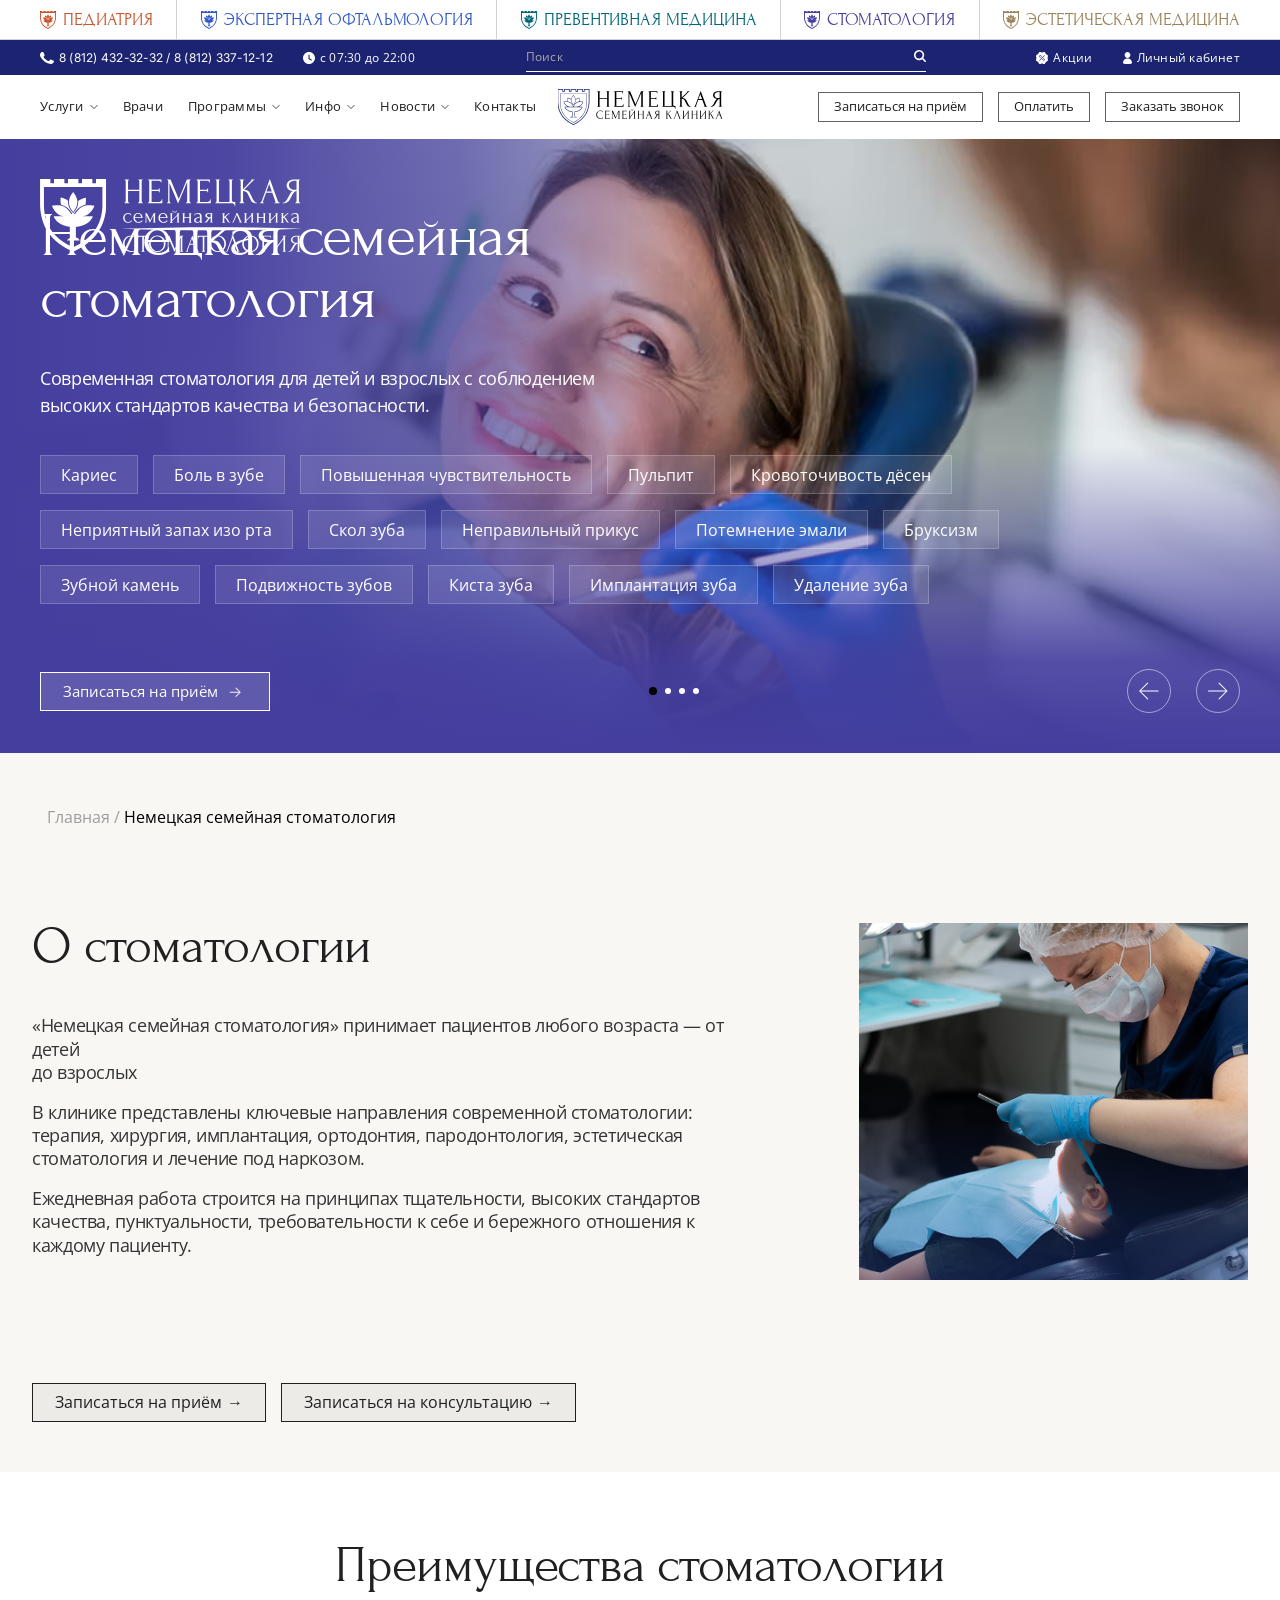
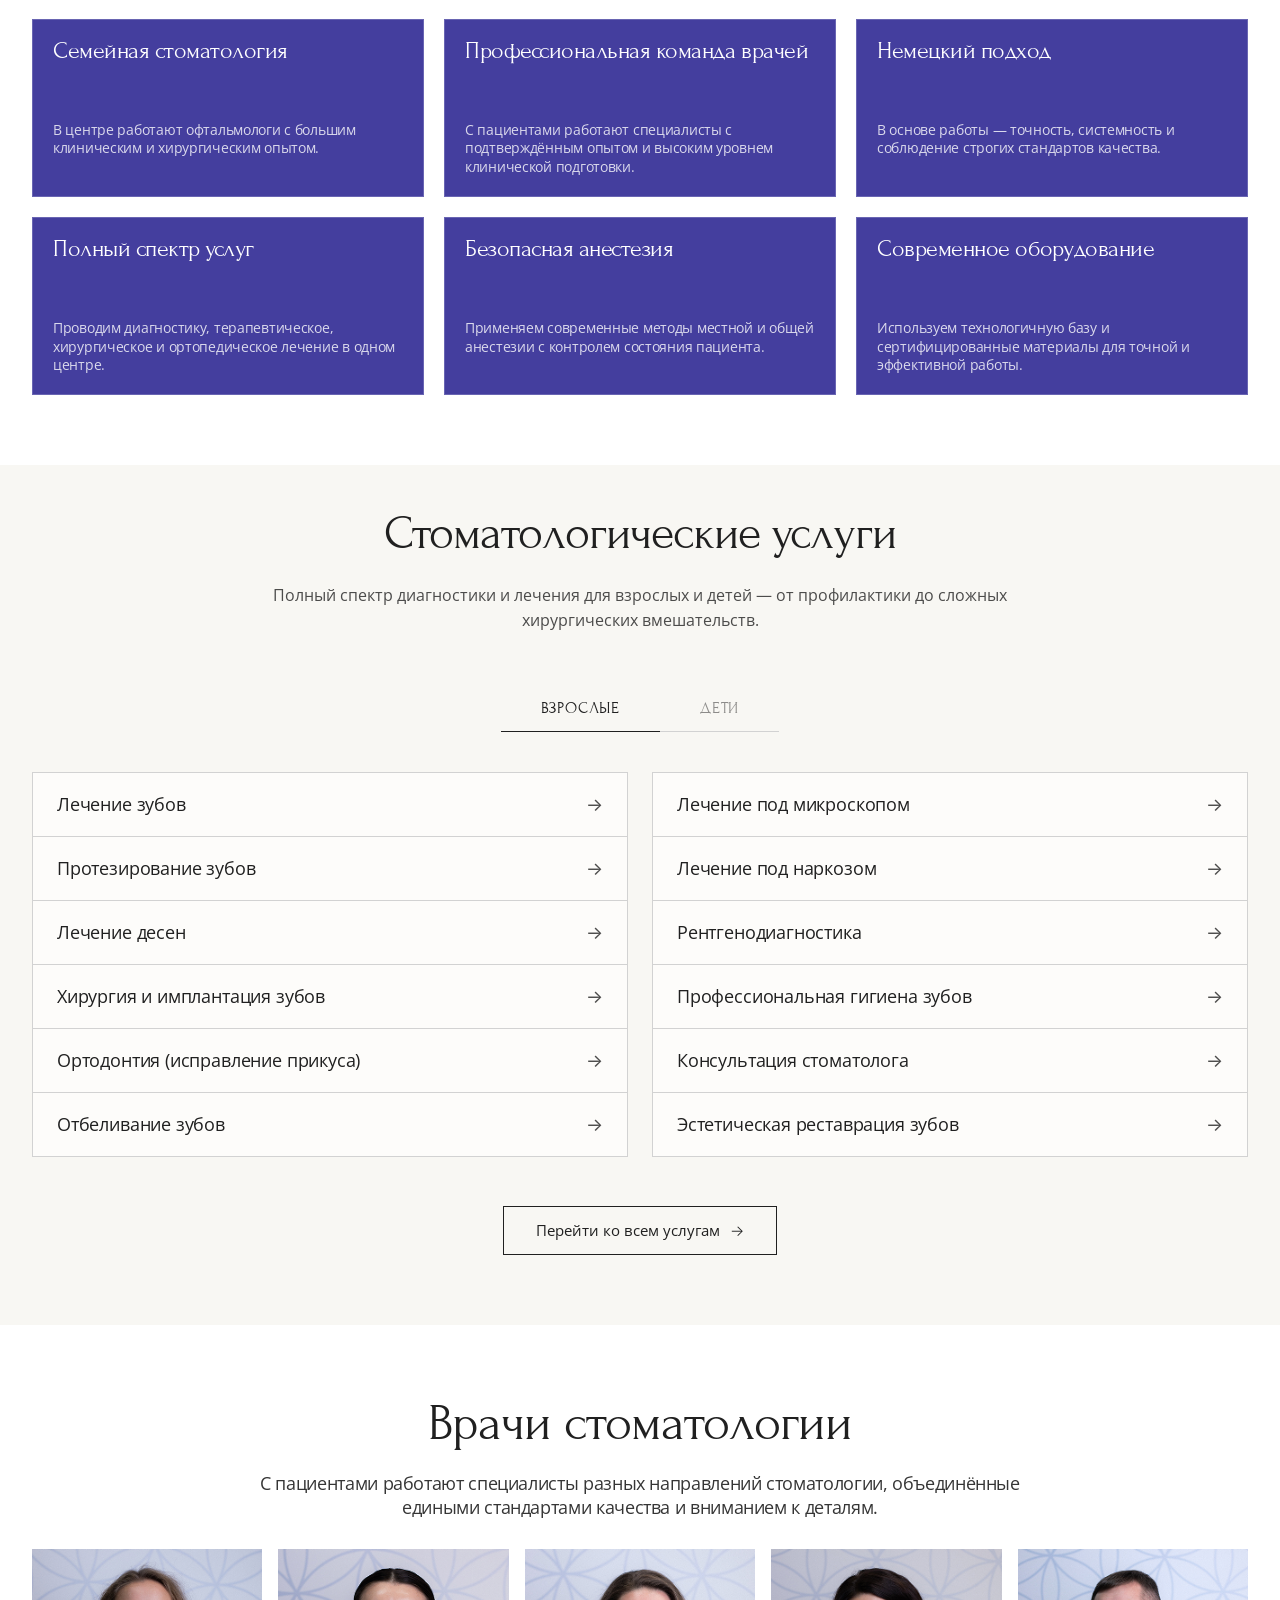
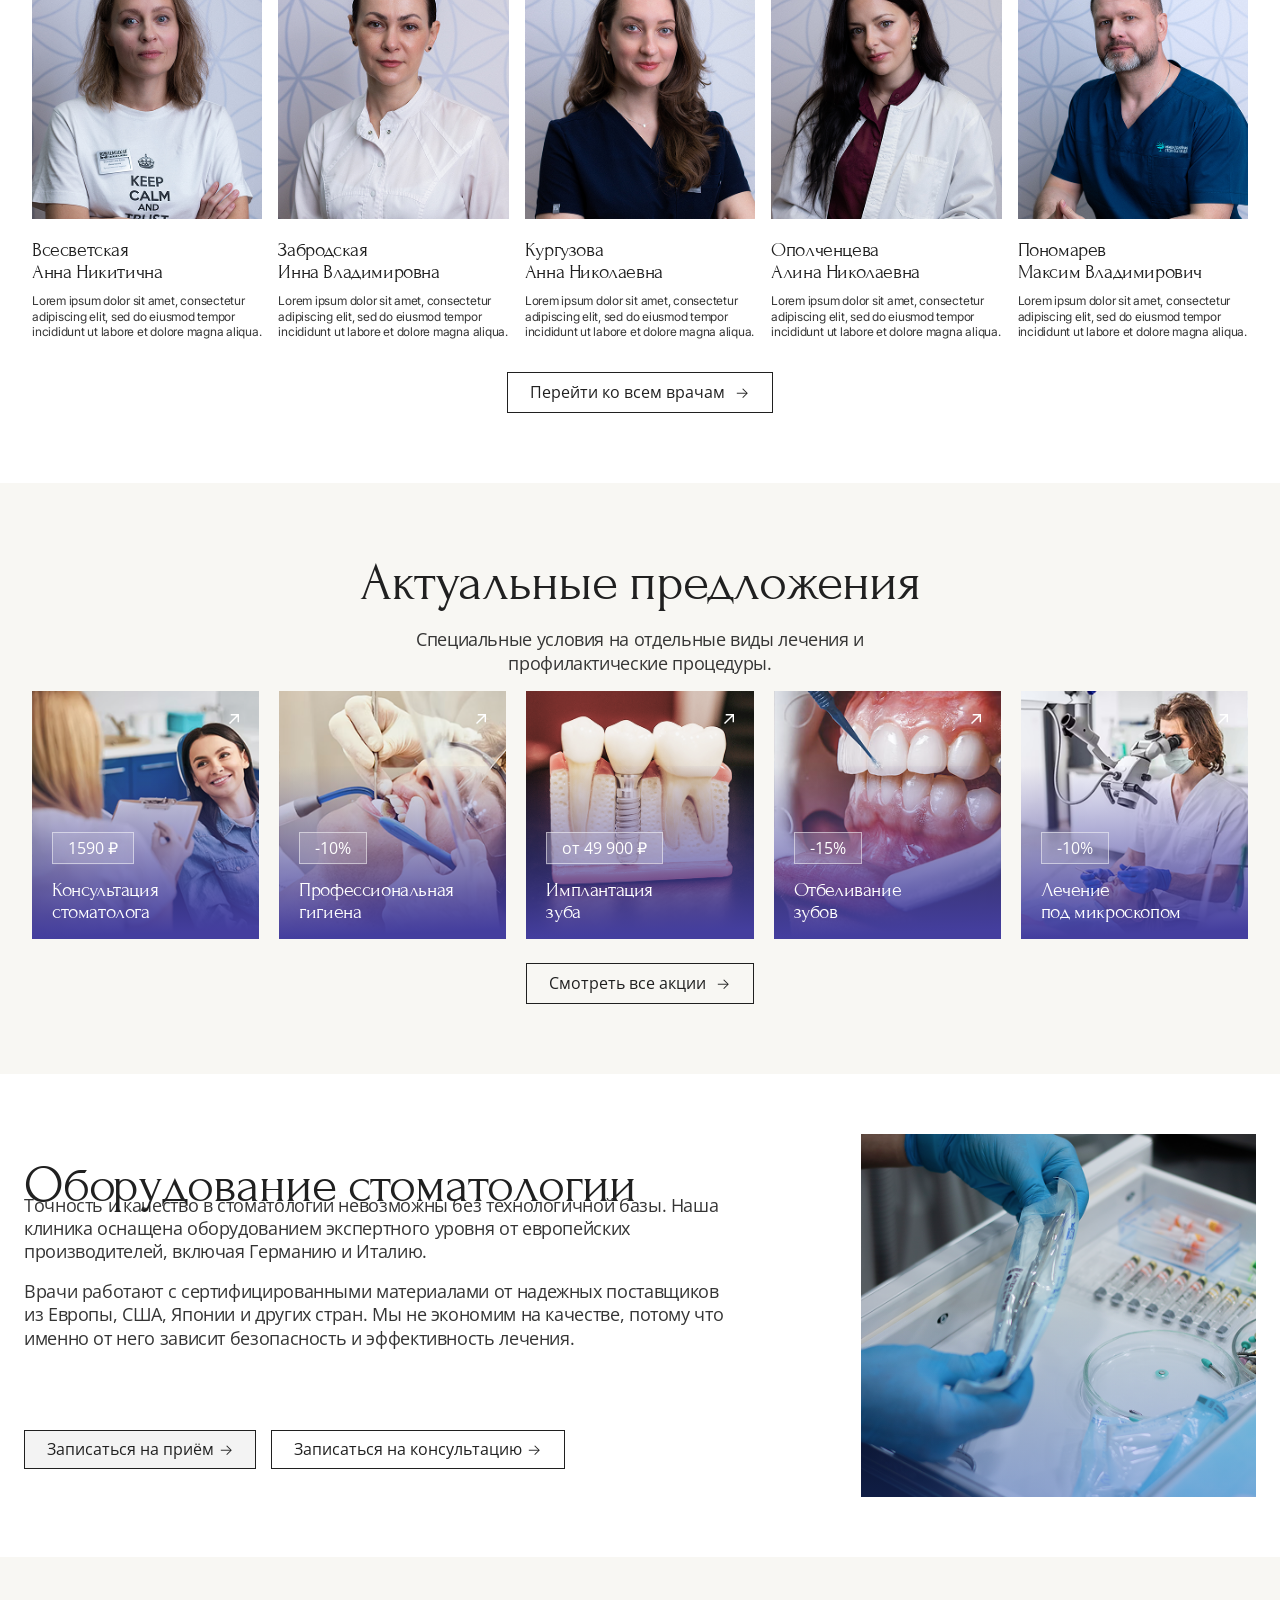
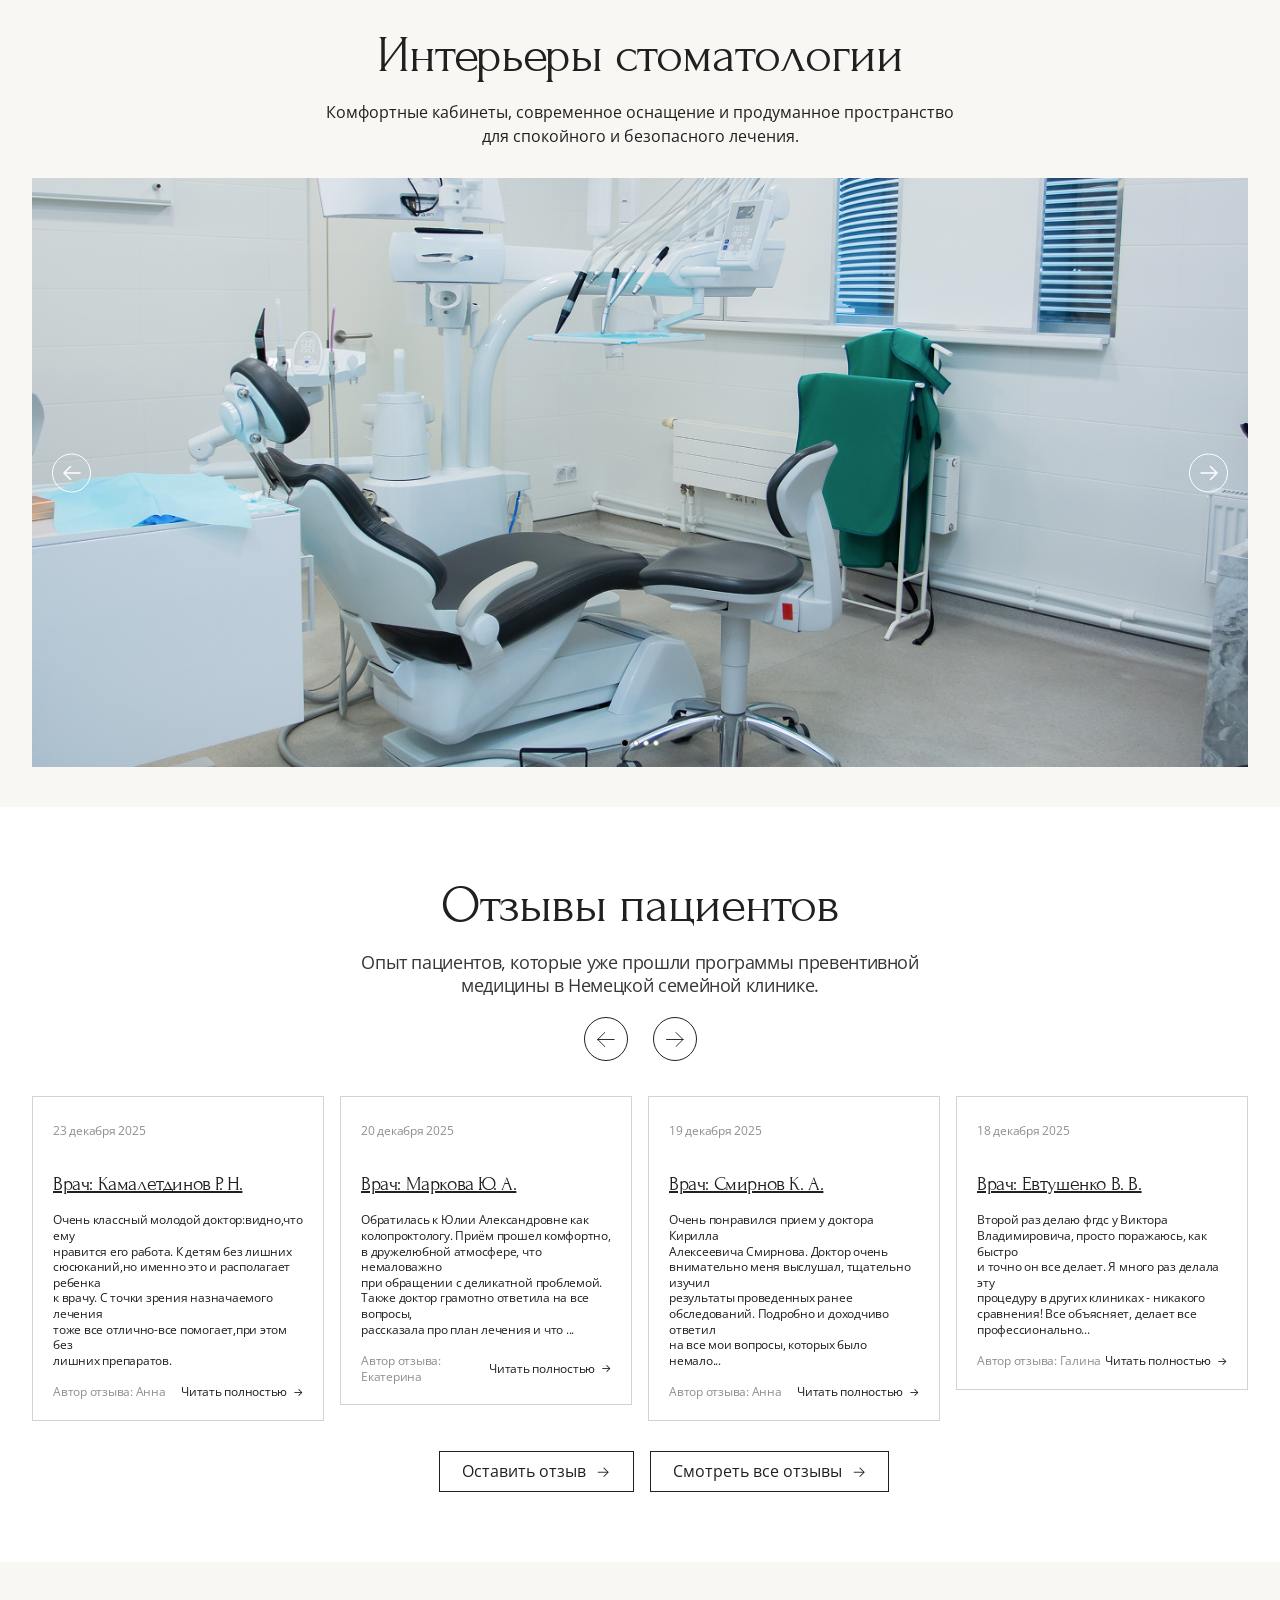
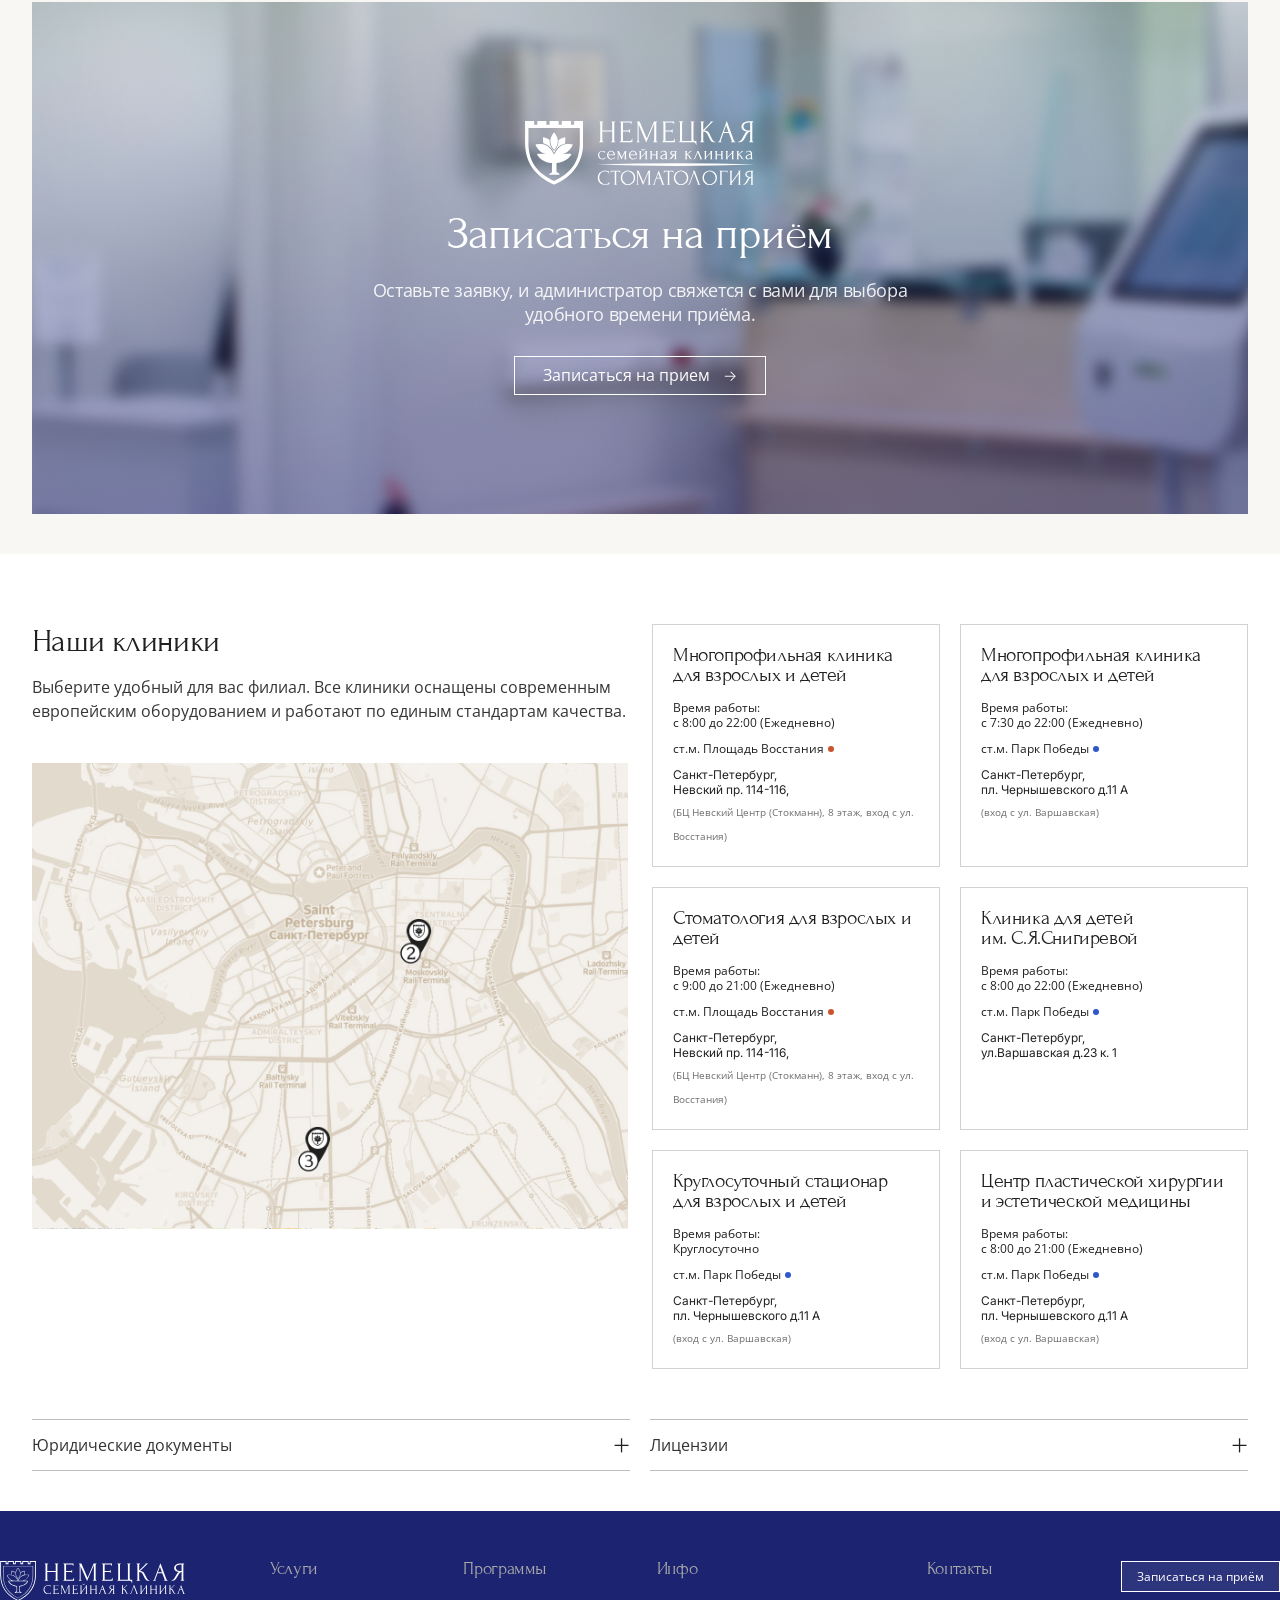
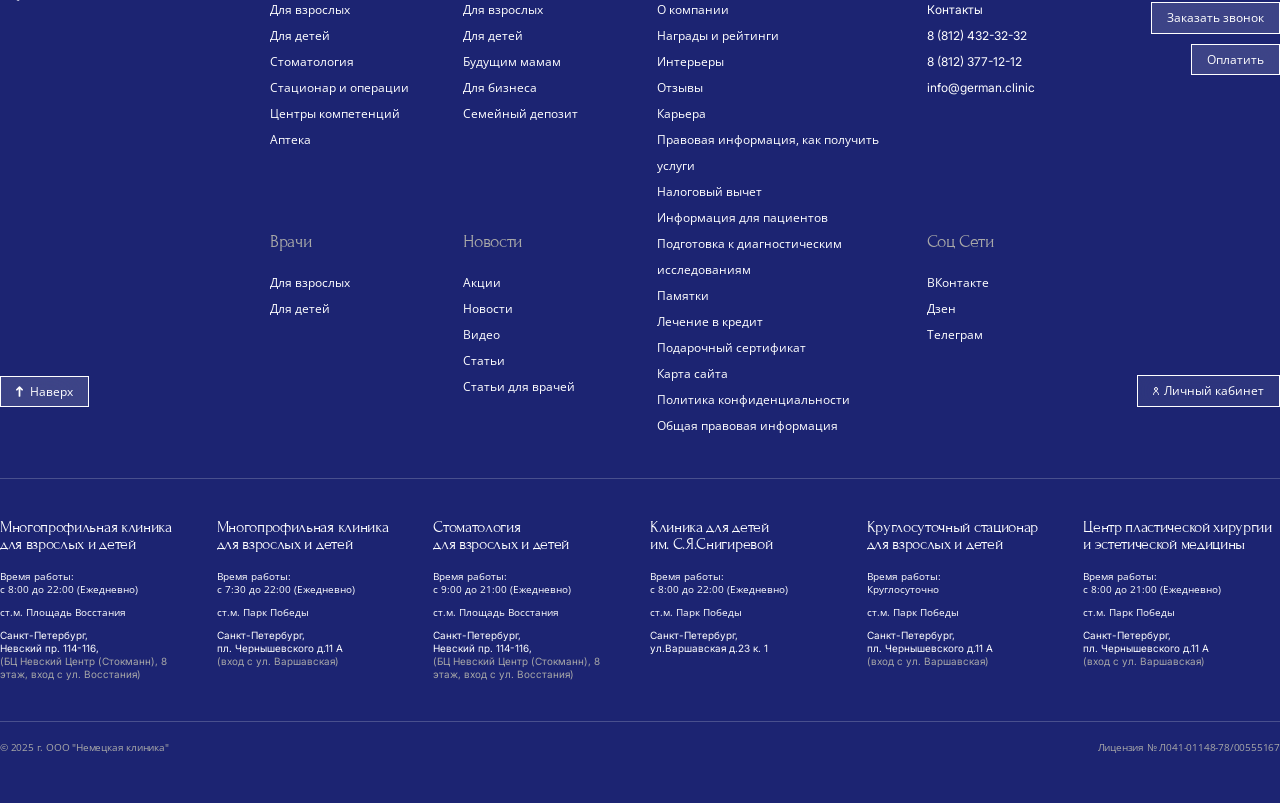
==== commit 13a9c270: "v-1.3 commit" ====
--- a/index.html
+++ b/index.html
@@ -741,14 +741,14 @@
              SECTION 2: О стоматологии
         ============================================= -->
     <section class="stomatology-feature ophthalmology-about" id="about">
-      <div class="container-fluid px-4  d-flex flex-column ">
+      <div class="container-fluid   d-flex flex-column ">
         <nav class="stomatology-breadcrumbs-feature " aria-label="Хлебные крошки">
           <a href="/">Главная</a>
           /
           <span class="stomatology-breadcrumbs-feature__current">Немецкая семейная стоматология</span>
         </nav>
         <div class="row align-items-start ">
-          <div class="stomatology-feature__main col-lg-7 d-flex align-items-start justify-content-center flex-column mt-5">
+          <div class="stomatology-feature__main col-lg-7 d-flex align-items-start justify-content-center flex-column">
             <h2 class="stomatology-feature__title">О стоматологии</h2>
             <div class="stomatology-feature__text">
               <p>«Немецкая семейная стоматология» принимает пациентов любого возраста — от детей
@@ -785,7 +785,7 @@
         ============================================= -->
     <section class="stomatology-benefits" id="benefits">
       <div class="container-fluid px-4">
-        <h2 class="stomatology-benefits__title">Преимущества стоматологии</h2>
+        <h2 class="stomatology-benefits__title">Преимущества <br> стоматологии</h2>
         <div class="stomatology-benefits__arrows">
           <button class="stomatology-benefits__arrow stomatology-benefits__arrow--left" type="button"
             aria-label="Предыдущий">
@@ -804,32 +804,32 @@
         </div>
         <div class="stomatology-benefits__grid">
           <article class="stomatology-benefits__card">
-            <h3 class="stomatology-benefits__card-title">Семейная стоматология</h3>
+            <h3 class="stomatology-benefits__card-title">Семейная <br> стоматология</h3>
             <p class="stomatology-benefits__card-text">В центре работают офтальмологи с большим клиническим и
               хирургическим опытом.</p>
           </article>
           <article class="stomatology-benefits__card">
-            <h3 class="stomatology-benefits__card-title">Профессиональная команда врачей</h3>
+            <h3 class="stomatology-benefits__card-title">Профессиональная <br> команда врачей</h3>
             <p class="stomatology-benefits__card-text">С пациентами работают специалисты с подтверждённым опытом и
               высоким уровнем клинической подготовки.</p>
           </article>
           <article class="stomatology-benefits__card">
-            <h3 class="stomatology-benefits__card-title">Немецкий подход</h3>
+            <h3 class="stomatology-benefits__card-title">Немецкий <br> подход</h3>
             <p class="stomatology-benefits__card-text">В основе работы — точность, системность и соблюдение строгих
               стандартов качества.</p>
           </article>
           <article class="stomatology-benefits__card">
-            <h3 class="stomatology-benefits__card-title">Полный спектр услуг</h3>
+            <h3 class="stomatology-benefits__card-title">Полный <br> спектр услуг</h3>
             <p class="stomatology-benefits__card-text">Проводим диагностику, терапевтическое, хирургическое и
               ортопедическое лечение в одном центре.</p>
           </article>
           <article class="stomatology-benefits__card">
-            <h3 class="stomatology-benefits__card-title">Безопасная анестезия</h3>
+            <h3 class="stomatology-benefits__card-title">Безопасная <br> анестезия</h3>
             <p class="stomatology-benefits__card-text">Применяем современные методы местной и общей анестезии с
               контролем состояния пациента.</p>
           </article>
           <article class="stomatology-benefits__card">
-            <h3 class="stomatology-benefits__card-title">Современное оборудование</h3>
+            <h3 class="stomatology-benefits__card-title">Современное <br> оборудование</h3>
             <p class="stomatology-benefits__card-text">Используем технологичную базу и сертифицированные материалы для
               точной и эффективной работы.</p>
           </article>
@@ -842,7 +842,7 @@
     <section class="directions-section section-light" id="directions">
       <div class="container-fluid px-4">
         <div class="directions-header">
-          <h2 class="directions-title">Стоматологические услуги</h2>
+          <h2 class="directions-title">Стоматологические <br> услуги</h2>
           <p class="directions-subtitle">
             Полный спектр диагностики и лечения для взрослых и детей — от профилактики до сложных хирургических
             вмешательств.
@@ -1024,9 +1024,9 @@
         ============================================= -->
     <section class="offers-section section-light" id="promotions">
       <div class="container-fluid px-4">
-        <div class="section-header text-center">
-          <h2 class="section-title">Актуальные предложения</h2>
-          <p class="section-subtitle">
+        <div class="offers-header text-center">
+          <h2 class="offers-title">Актуальные предложения</h2>
+          <p class="offers-subtitle">
             Специальные условия на отдельные виды лечения и <br> профилактические процедуры.
           </p>
         </div>
@@ -1156,9 +1156,9 @@
         ============================================= -->
     <section class="stomatology-interiors section-white" id="Interiors">
       <div class="container-fluid px-4">
-        <div class="section-header text-center">
-          <h2 class="section-title">Интерьеры стоматологии</h2>
-          <p class="section-subtitle">Комфортные кабинеты, современное оснащение и продуманное пространство для
+        <div class="stomatology-interiors-header">
+          <h2 class="stomatology-interiors-title">Интерьеры <br> стоматологии</h2>
+          <p class="stomatology-interiors-subtitle">Комфортные кабинеты, современное оснащение и продуманное пространство <br> для
             спокойного и безопасного лечения.</p>
         </div>
 
@@ -1197,13 +1197,13 @@
        ============================================= -->
     <section class="reviews-section stomatology-reviews" id="reviews">
       <div class="container-fluid px-4">
-        <div class="section-header text-center">
-          <h2 class="section-title">Отзывы пациентов</h2>
-          <p class="section-subtitle">Опыт пациентов, которые уже прошли программы превентивной медицины в
+        <div class="reviews-header">
+          <h2 class="reviews-title">Отзывы пациентов</h2>
+          <p class="reviews-subtitle">Опыт пациентов, которые уже прошли программы превентивной <br> медицины в
             Немецкой семейной клинике.</p>
         </div>
 
-        <div class="slider-arrows mb-5">
+        <div class="slider-arrows ">
           <button class="arrow-btn arrow-prev" type="button" aria-label="Предыдущий отзыв"></button>
           <button class="arrow-btn arrow-next" type="button" aria-label="Следующий отзыв"></button>
         </div>
@@ -1297,7 +1297,7 @@
              SECTION 10: ЗАПИСАТЬСЯ НА КОНСУЛЬТАЦИЮ (CTA)
         ============================================= -->
     <section class="stomatology-cta" id="cta">
-      <div class="container-fluid px-4">
+      <div class="container-fluid">
         <div
           class="stomatology-cta__inner position-relative overflow-hidden d-flex flex-column align-items-center justify-content-center text-center text-white">
           <img class="stomatology-cta__bg position-absolute top-0 start-0 w-100 h-100 object-fit-cover d-block"
@@ -1321,12 +1321,12 @@
              SECTION 11: НАШИ КЛИНИКИ
         ============================================= -->
     <section class="clinics-section ophthalmology-clinics" id="clinics">
-      <div class="container-fluid px-4">
+      <div class="container-fluid ">
         <div class="row">
           <div class="col-lg-6">
-            <div class="section-header text-start">
-              <h2 class="section-title">Наши клиники</h2>
-              <p class="section-subtitle text-start m-0">
+            <div class="clinics-header text-start">
+              <h2 class="clinics-title">Наши клиники</h2>
+              <p class="clinics-subtitle text-start m-0">
                 Выберите удобный для вас филиал. Все клиники оснащены современным европейским оборудованием и работают
                 по единым стандартам качества.
               </p>
@@ -1398,7 +1398,7 @@
     <!-- ============================================
             SECTION 12: accordion
        ============================================= -->
-    <section class="accordion container-fluid" id="accordion">
+    <section class="accordion" id="accordion">
       <div class="accordions-container">
         <div class="accordion-item">
           <div class="accordion-header">
--- a/css/stomatology/style.css
+++ b/css/stomatology/style.css
@@ -14,4 +14,9 @@
 @import url('section-technologies.css');
 @import url('section-reviews.css');
 @import url('section-cta.css');
-@import url('accordion.css');+@import url('accordion.css');
+
+.container-fluid {
+  padding: 0 !important;
+  margin: 0 !important;
+}
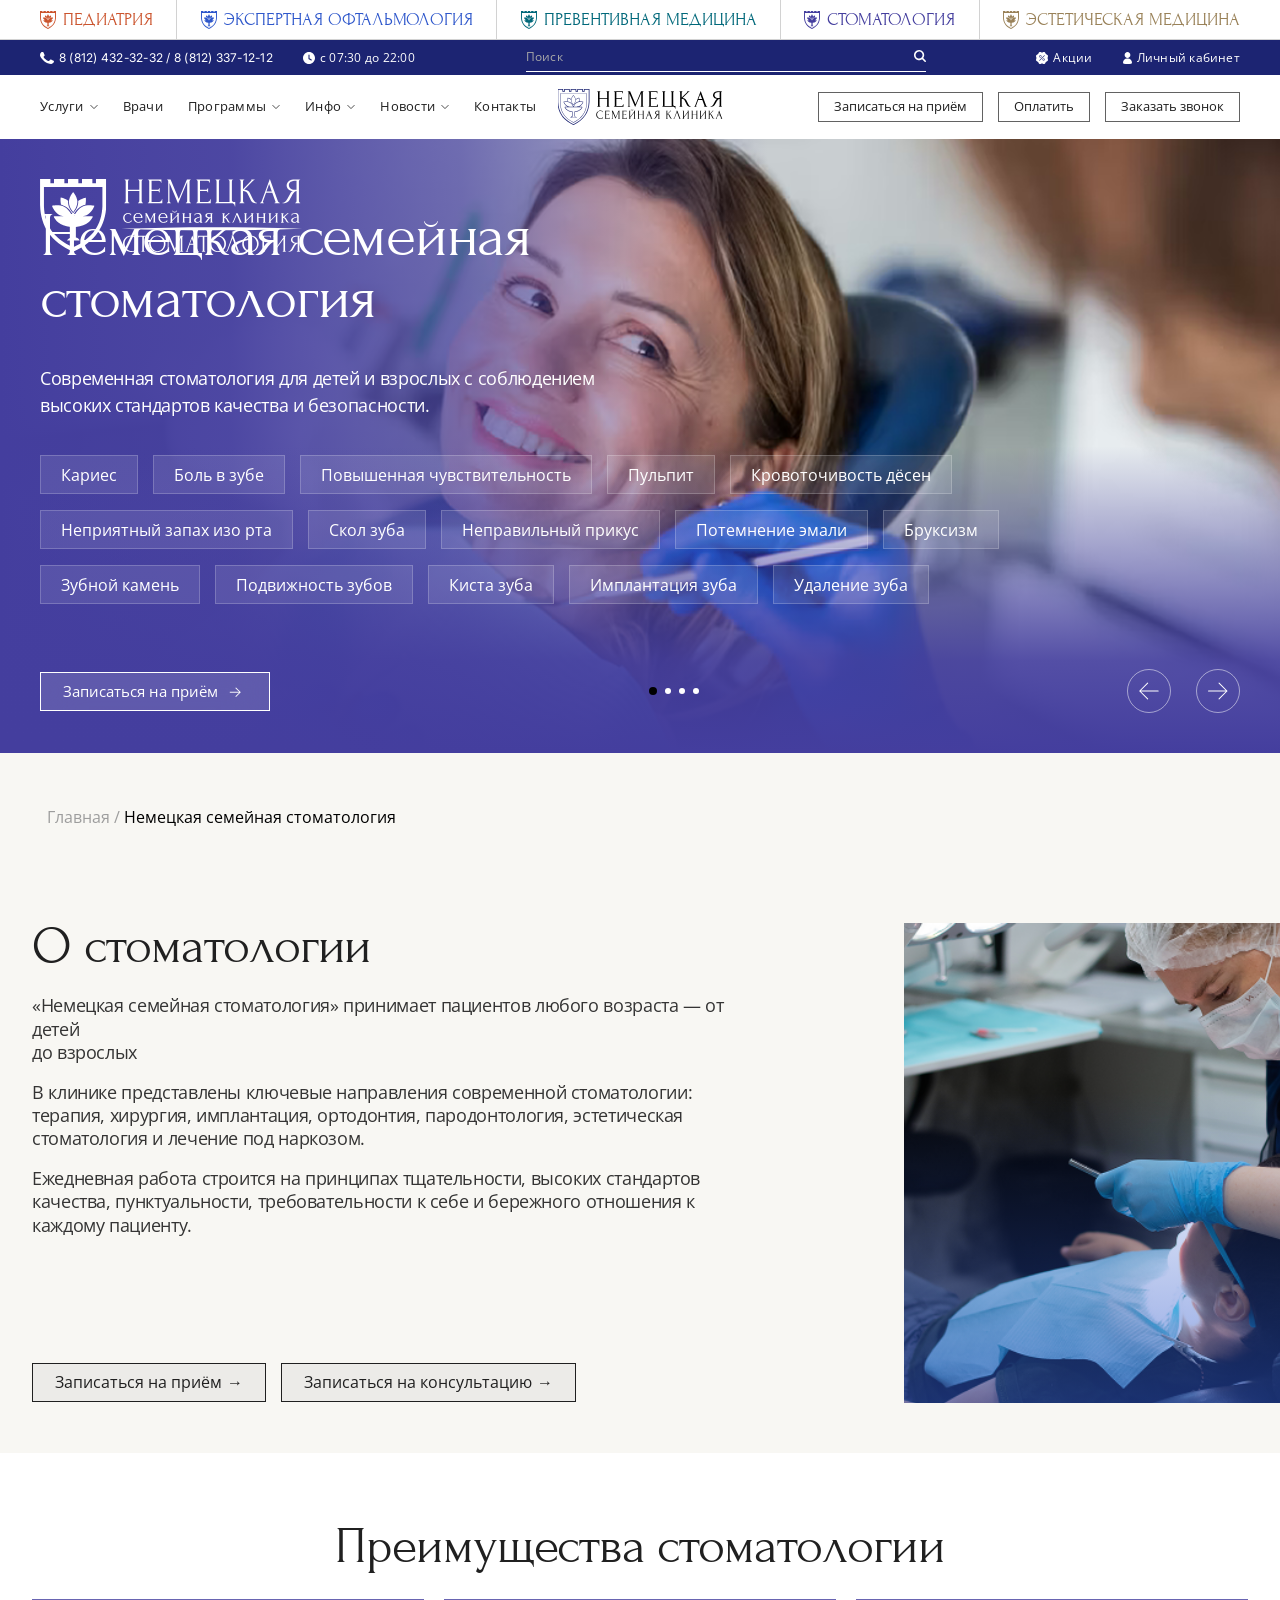
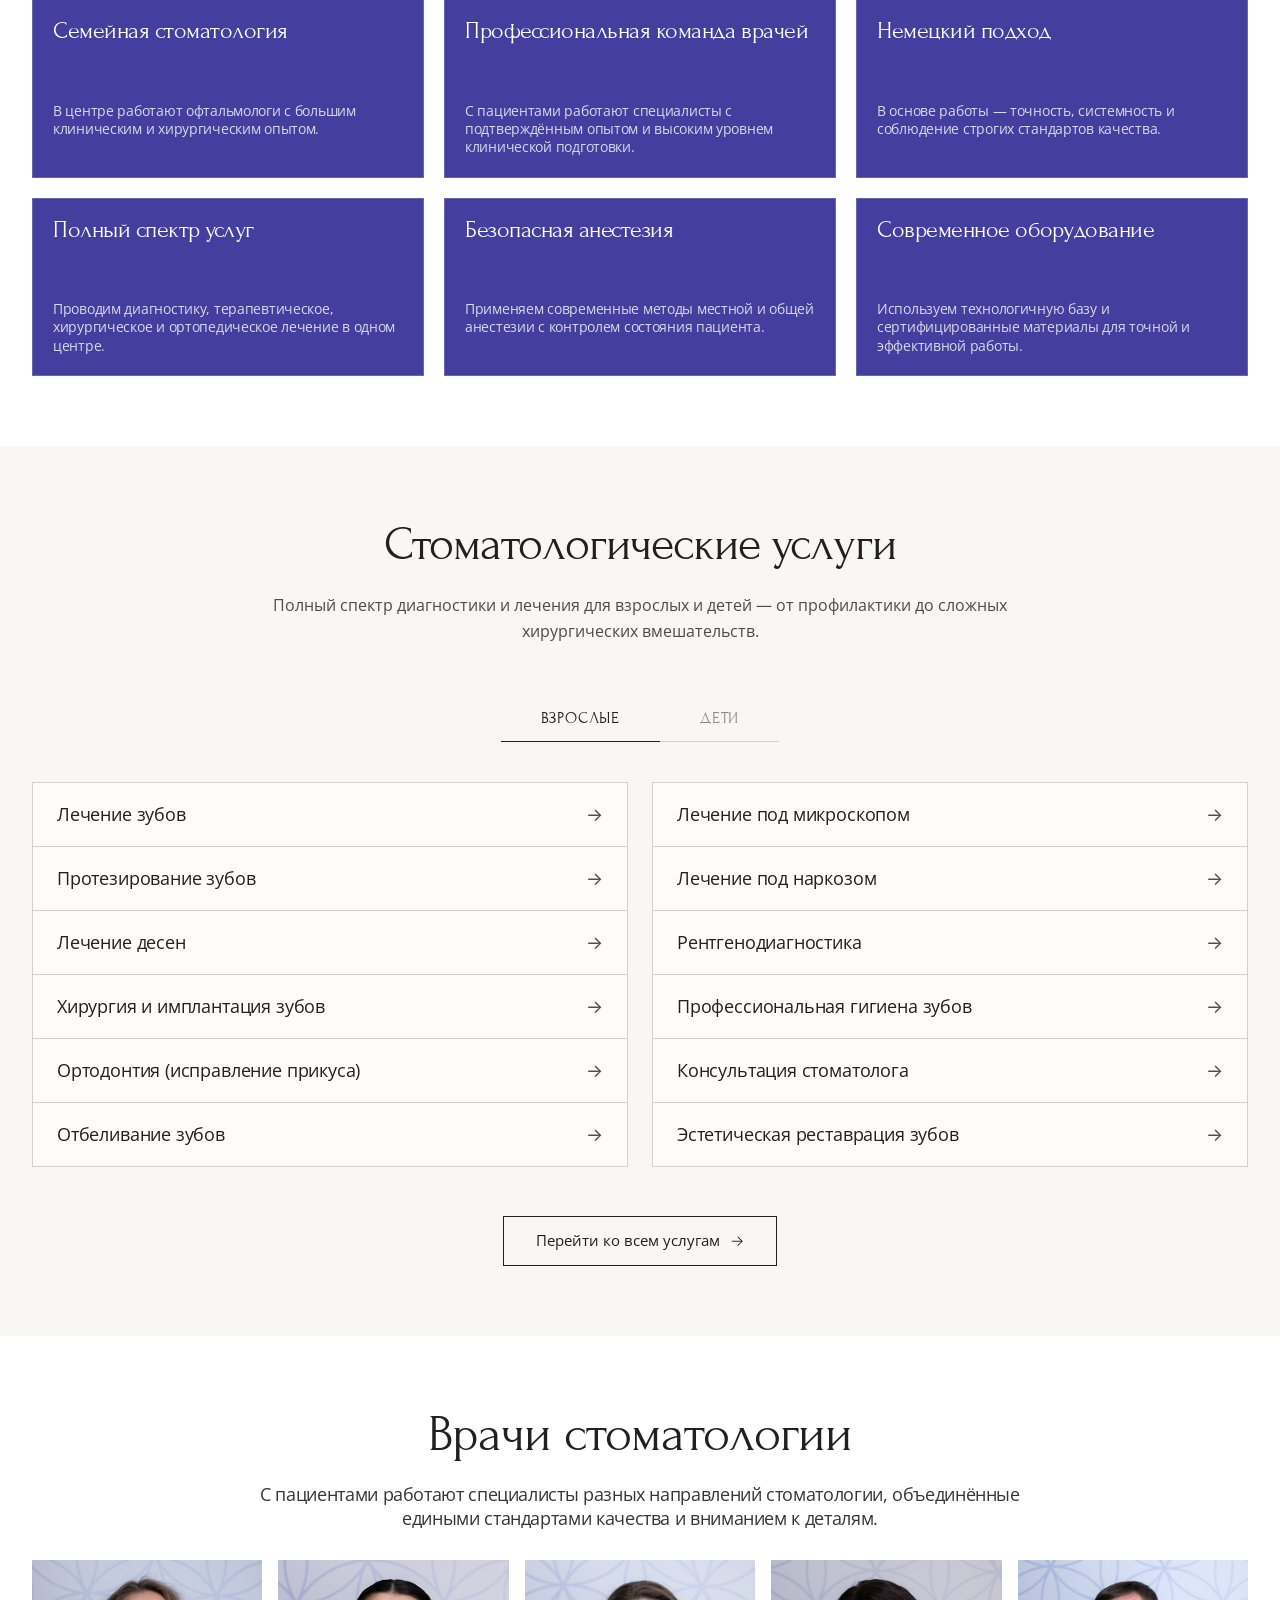
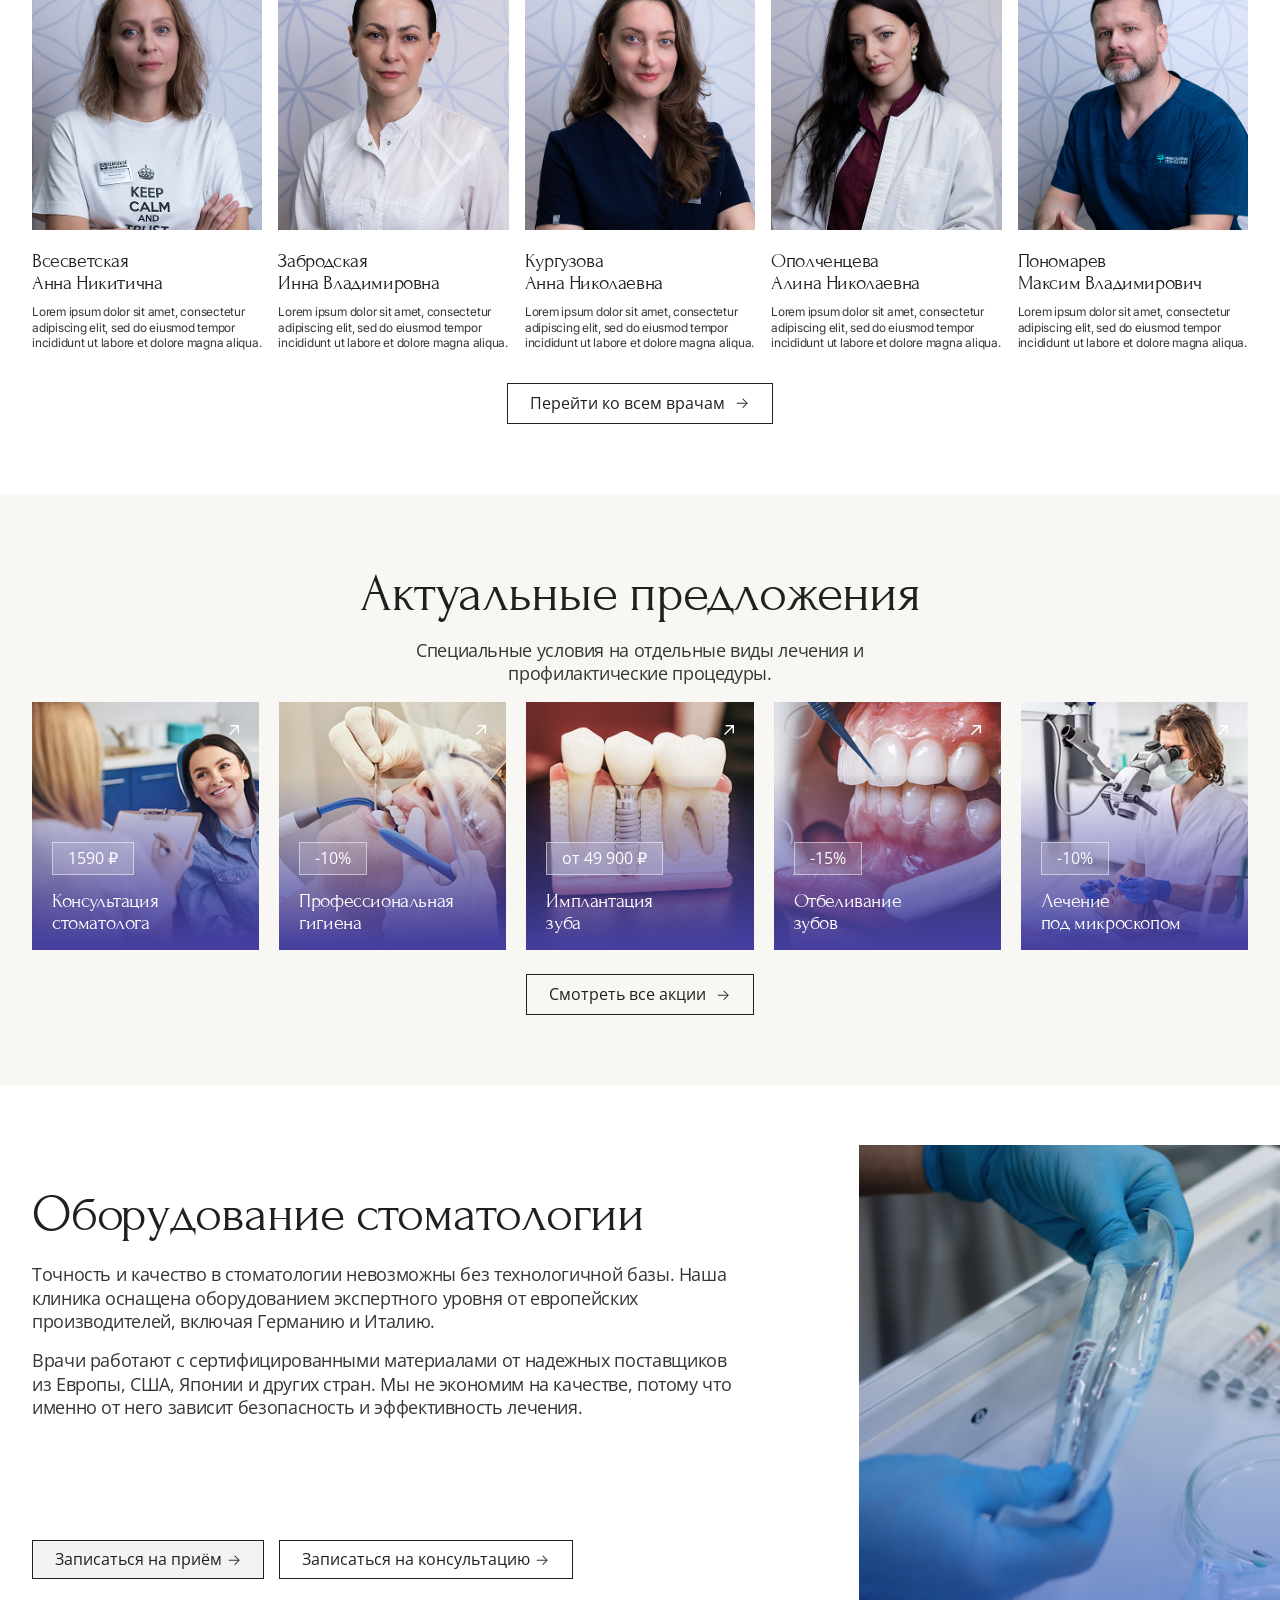
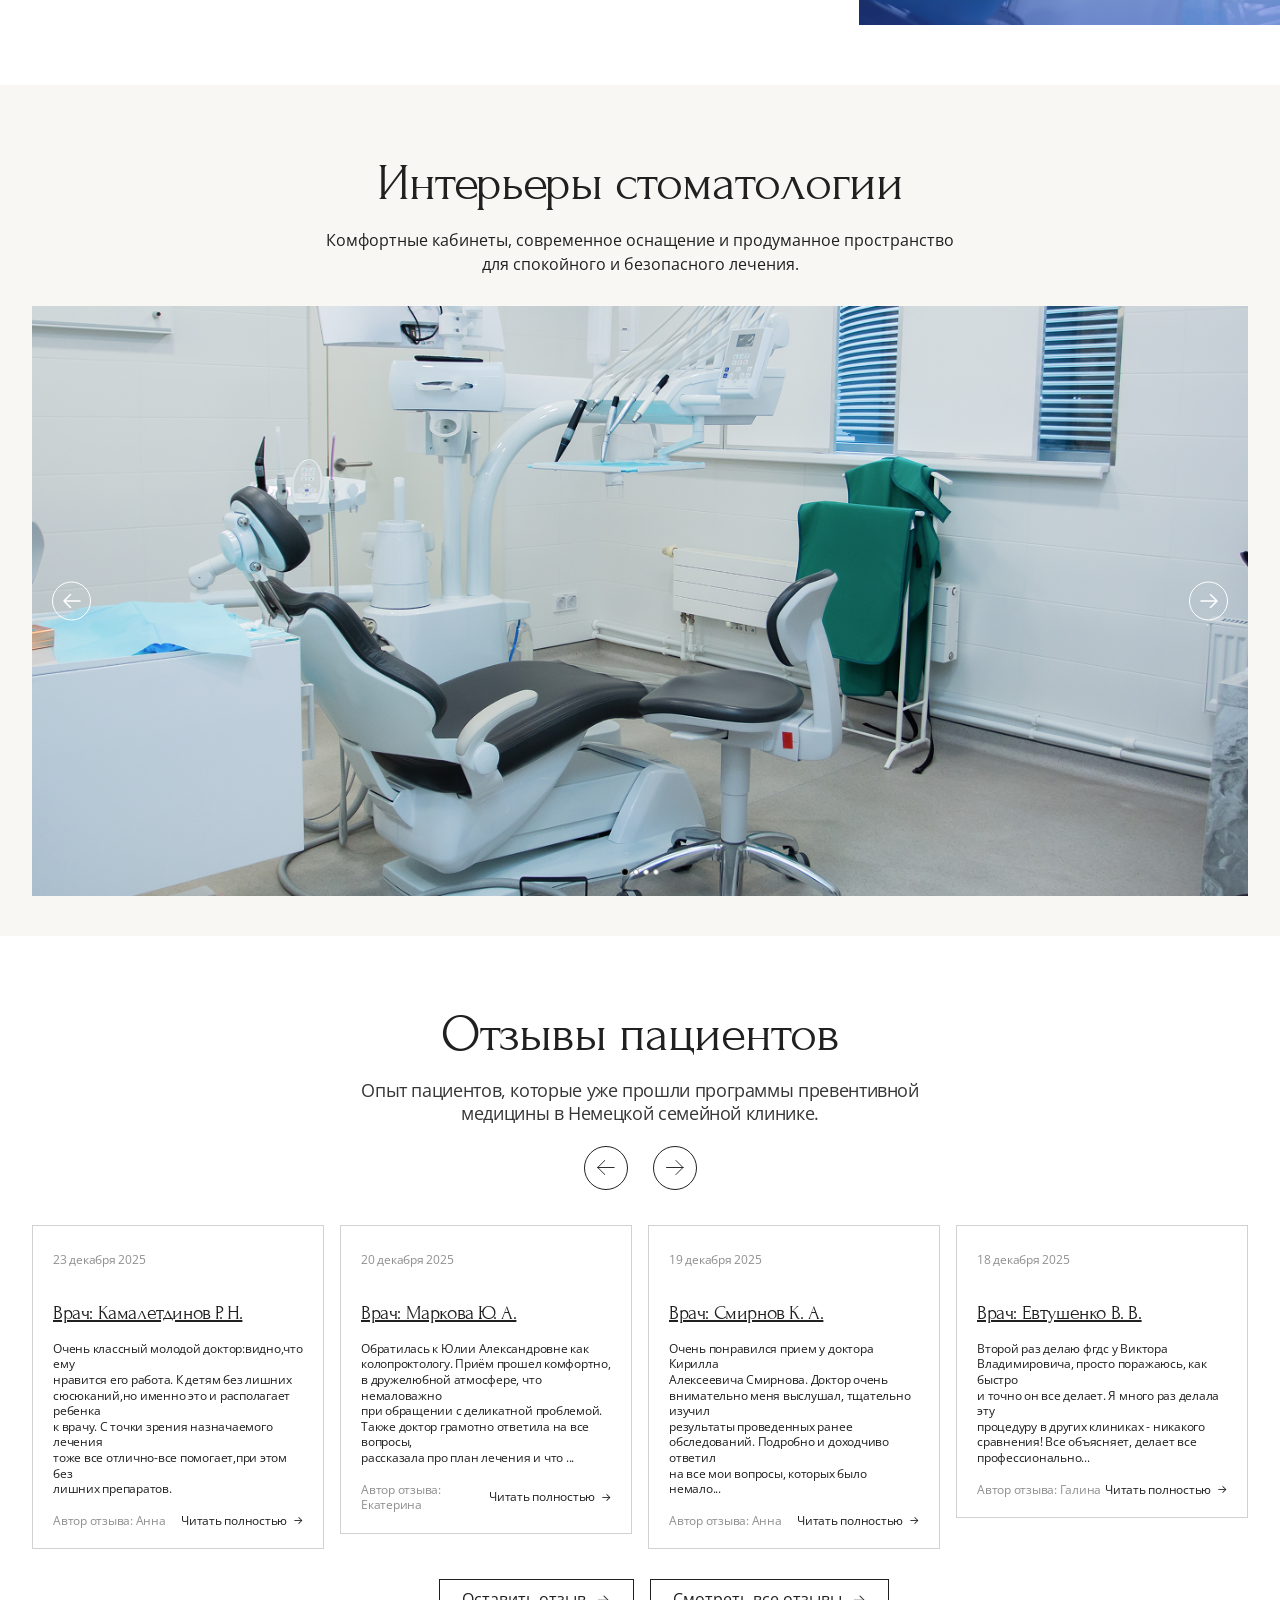
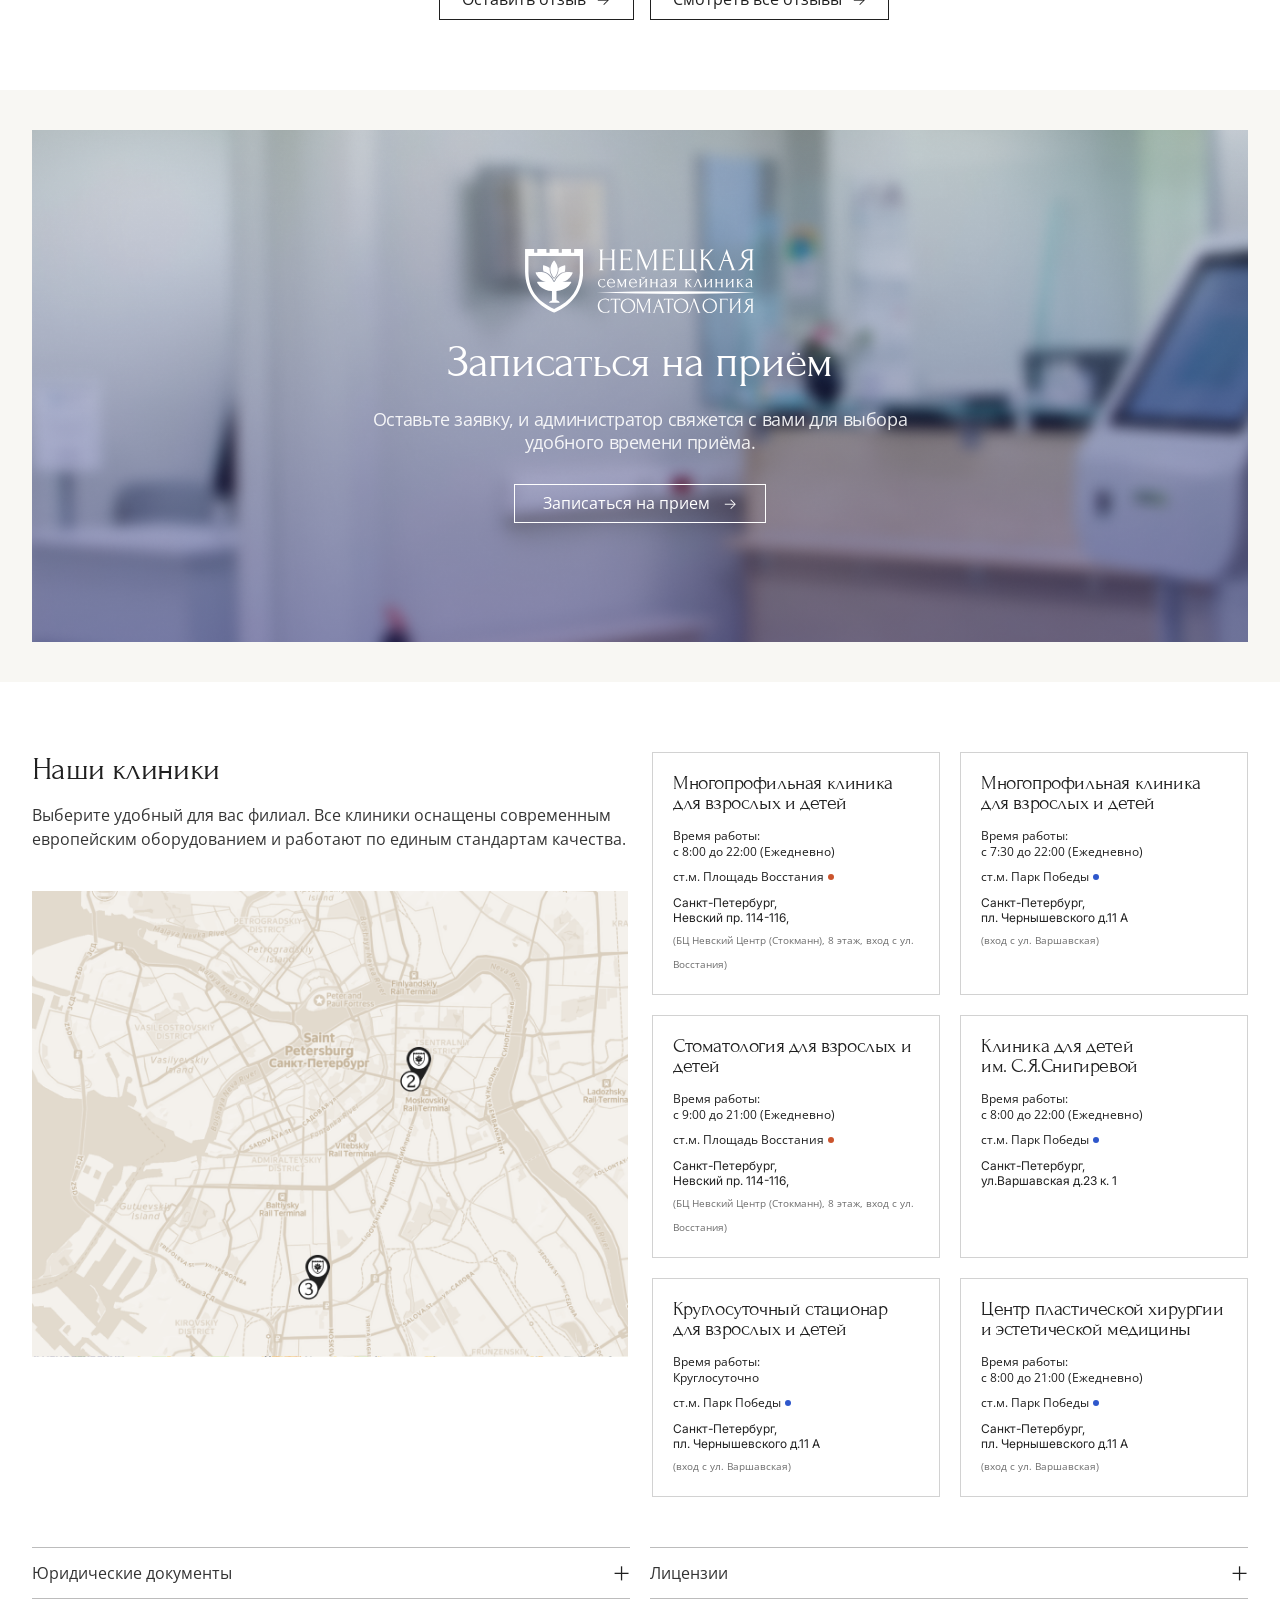
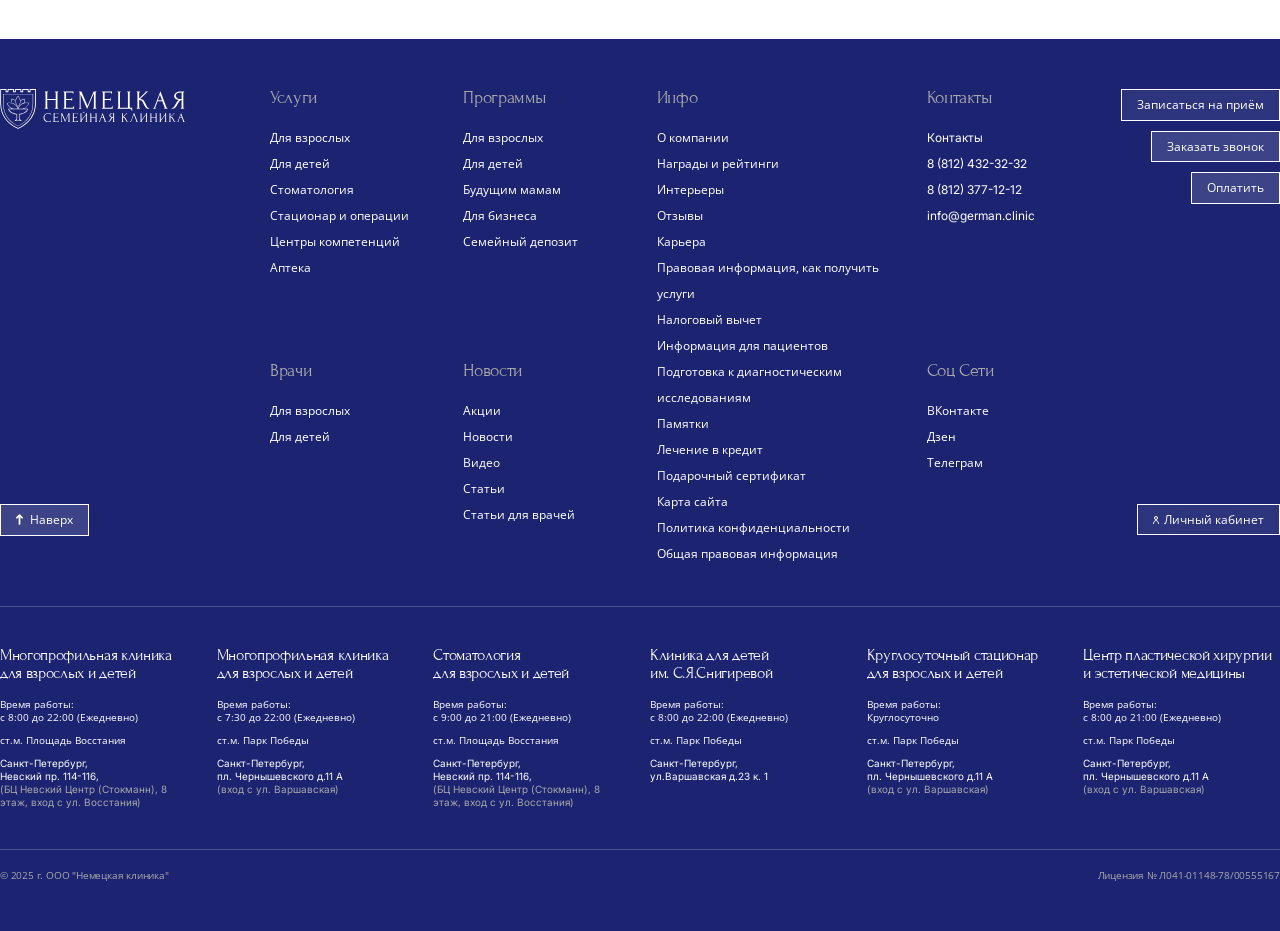
==== commit abf68810: "v-1.7 commit" ====
--- a/index.html
+++ b/index.html
@@ -1118,9 +1118,9 @@
             SECTION 7: Оборудование стоматологии
        ============================================= -->
     <section class="stomatology-equipment ophthalmology-about" id="equipment">
-      <div class="stomatology-equipment-fluid px-4  d-flex flex-column ">
+      <div class="container-fluid px-4  d-flex flex-column ">
         <div class="row align-items-center justify-content-center ">
-          <div class="col-lg-7 col-xl-7 d-flex align-items-start justify-content-center flex-column gap-xxl-5">
+          <div class="col-lg-7 col-xl-7 d-flex align-items-start justify-content-center flex-column">
             <h2 class="stomatology-equipment__title">Оборудование стоматологии</h2>
             <div class="stomatology-equipment__text">
               <p>Точность и качество в стоматологии невозможны без технологичной базы. Наша клиника оснащена
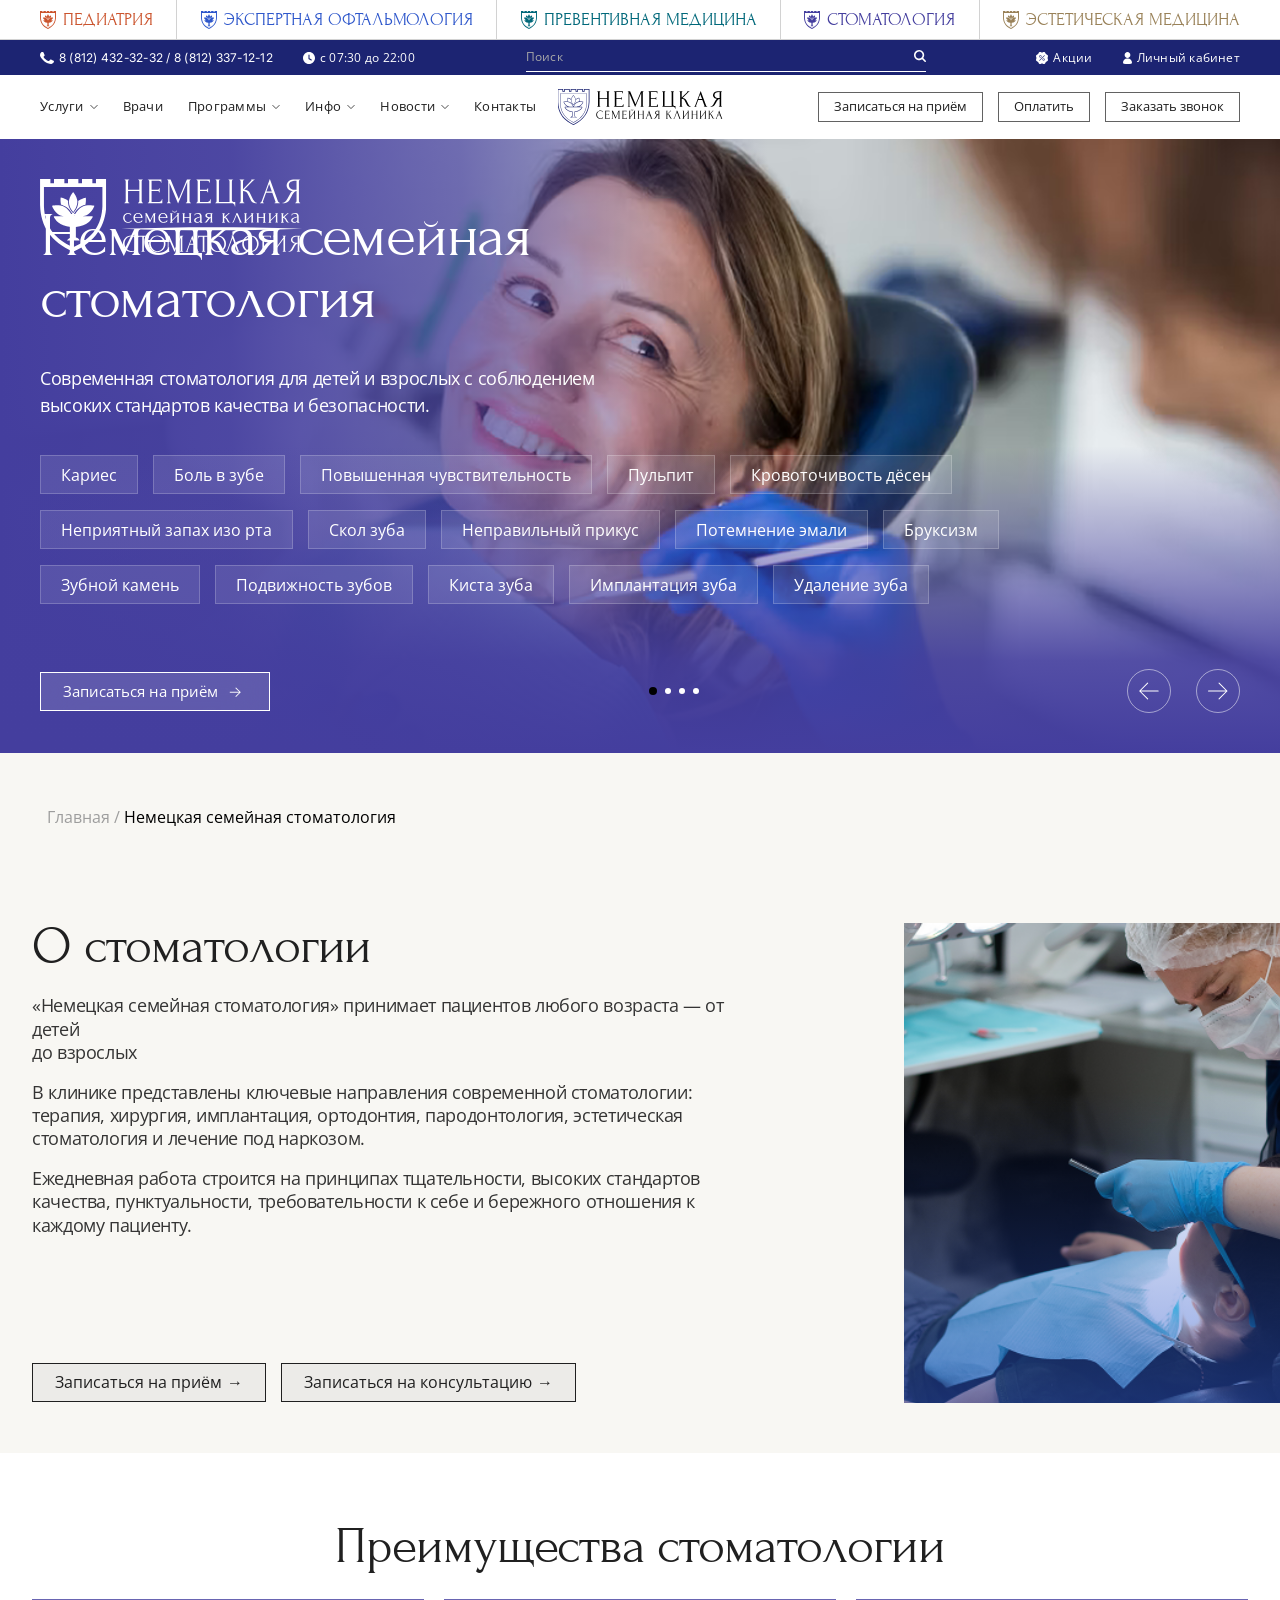
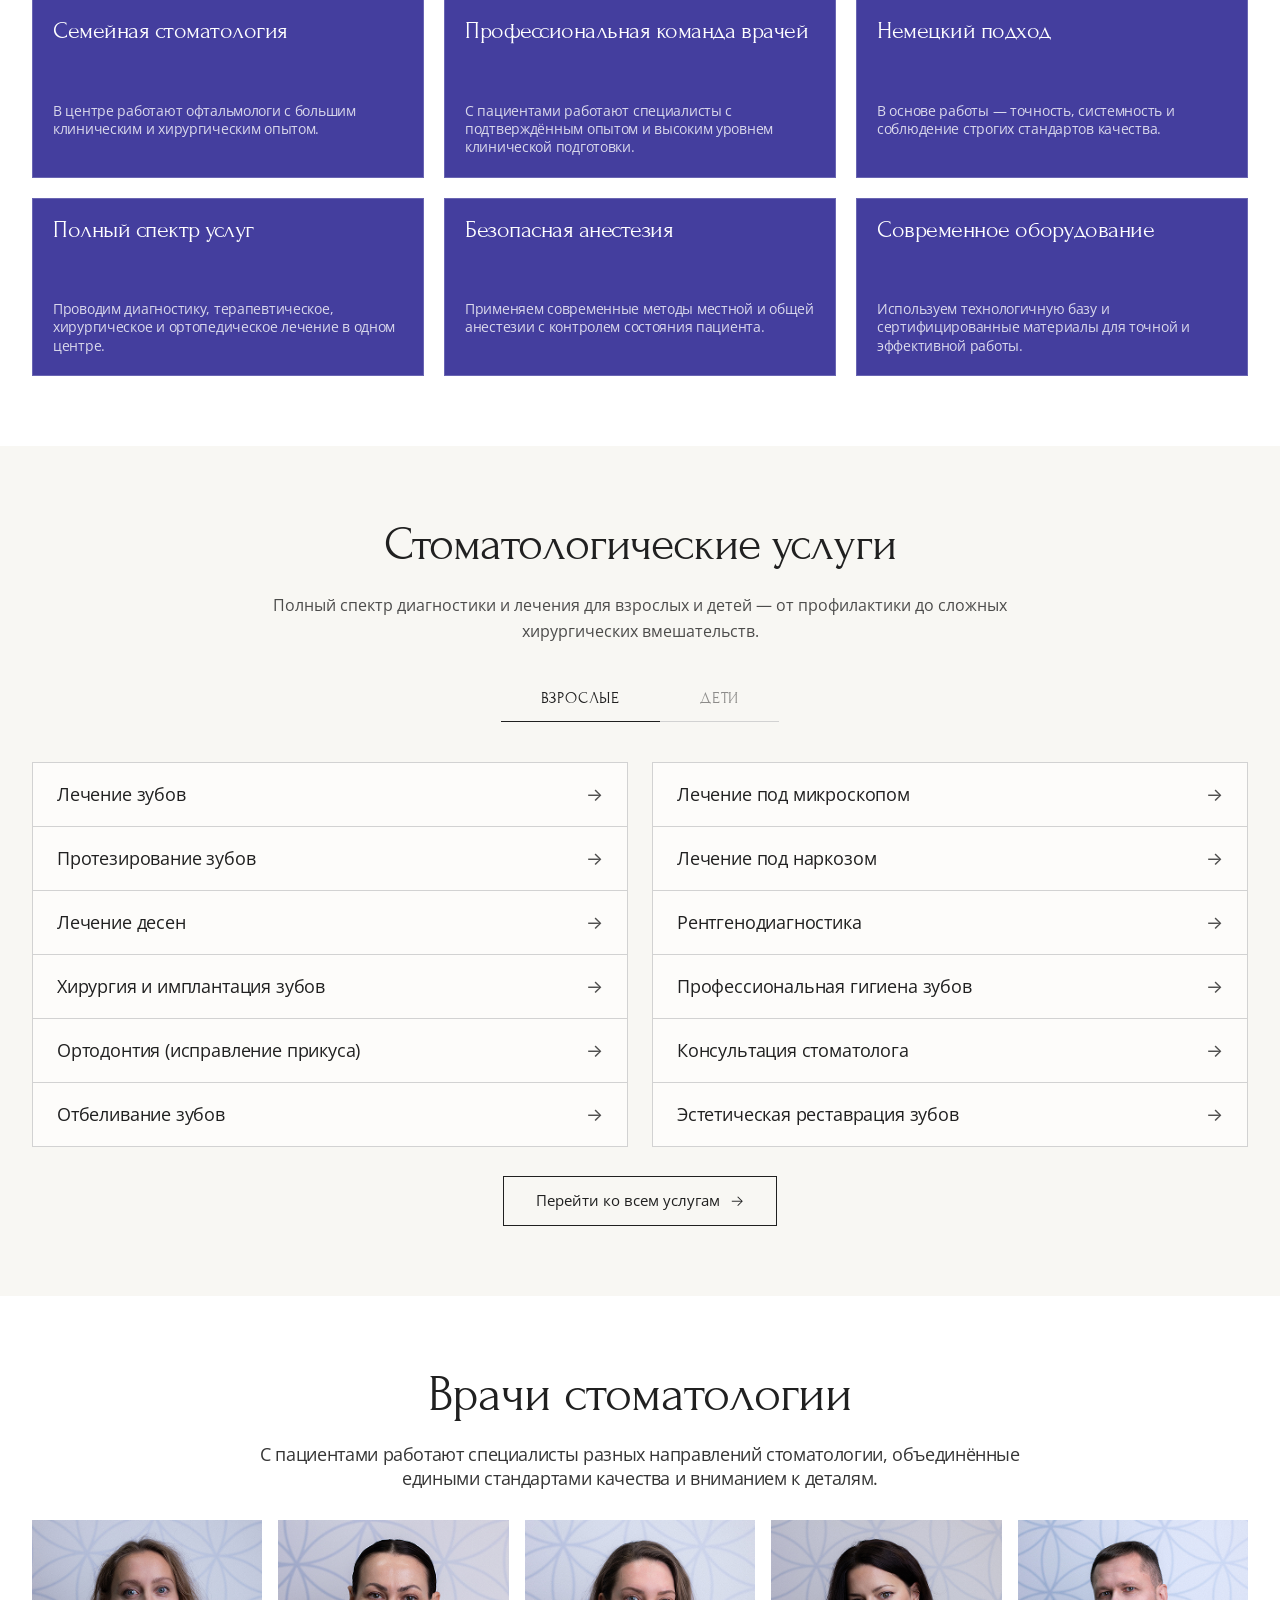
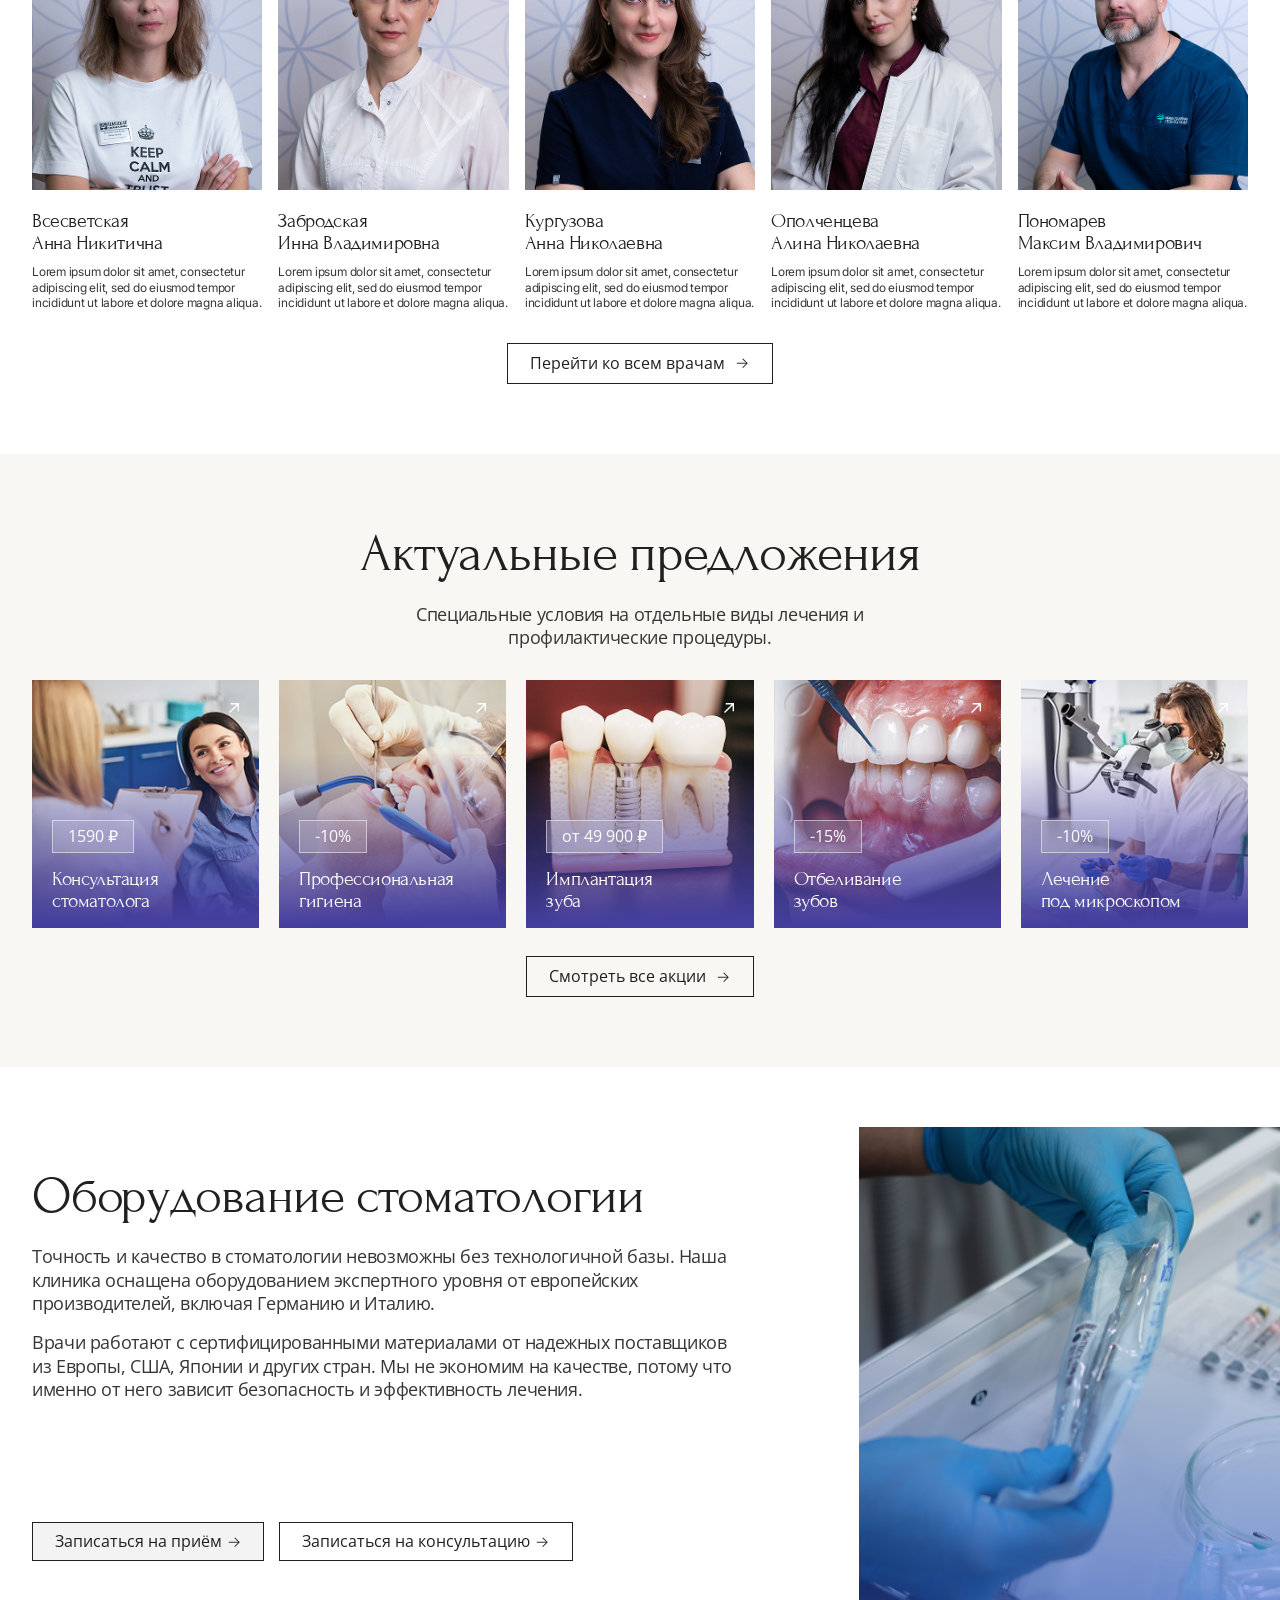
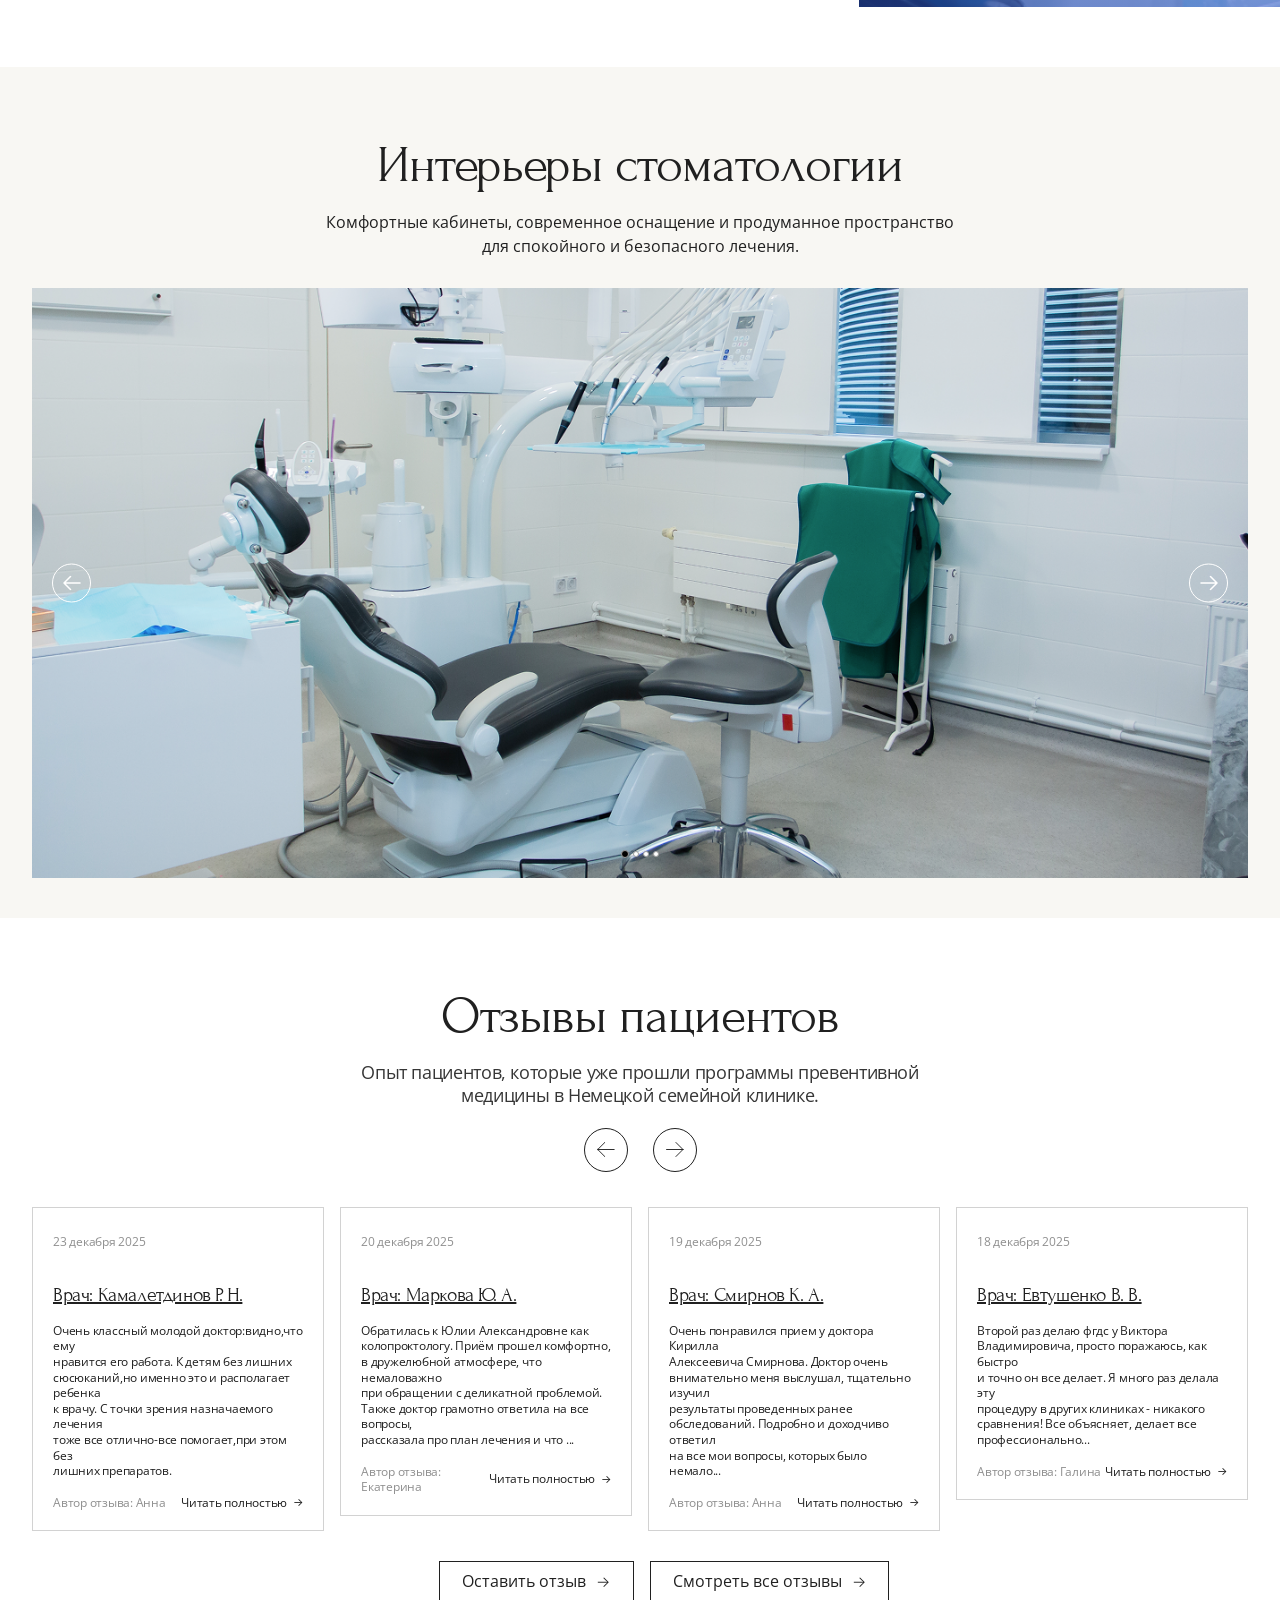
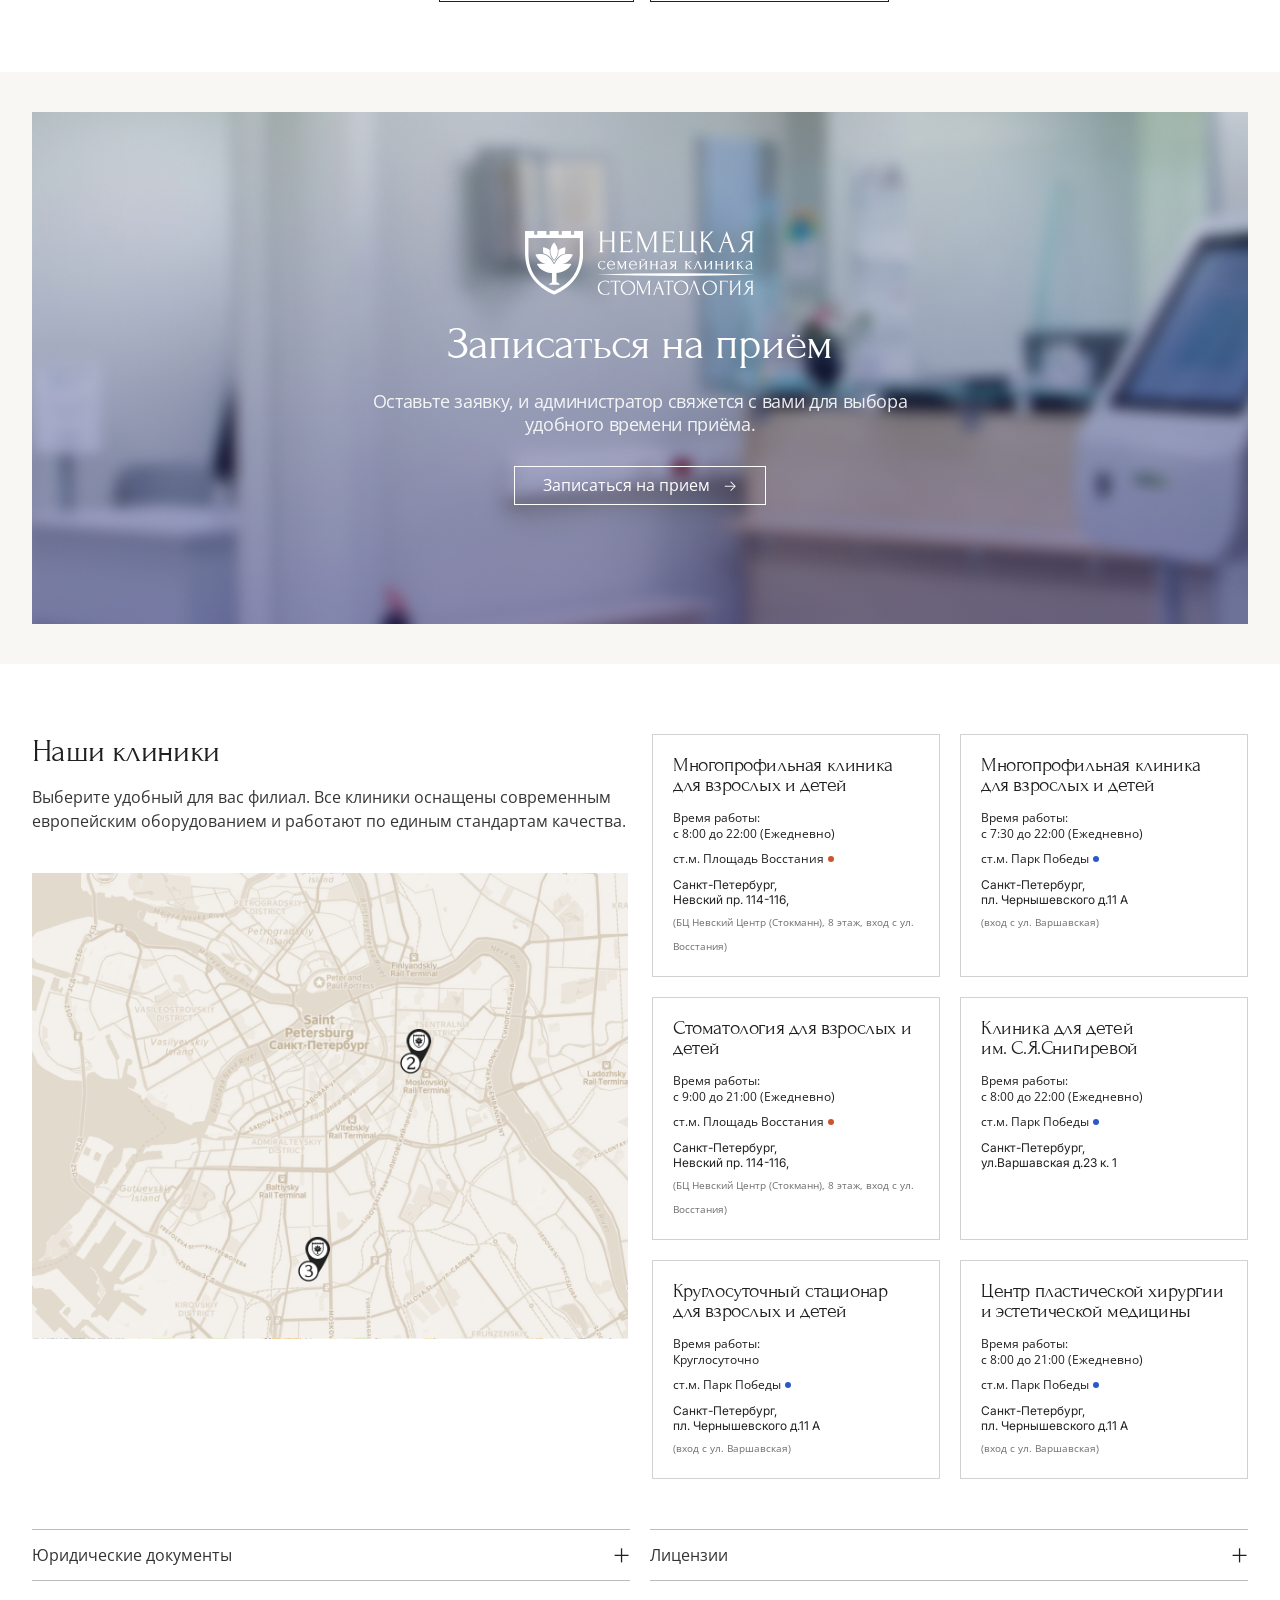
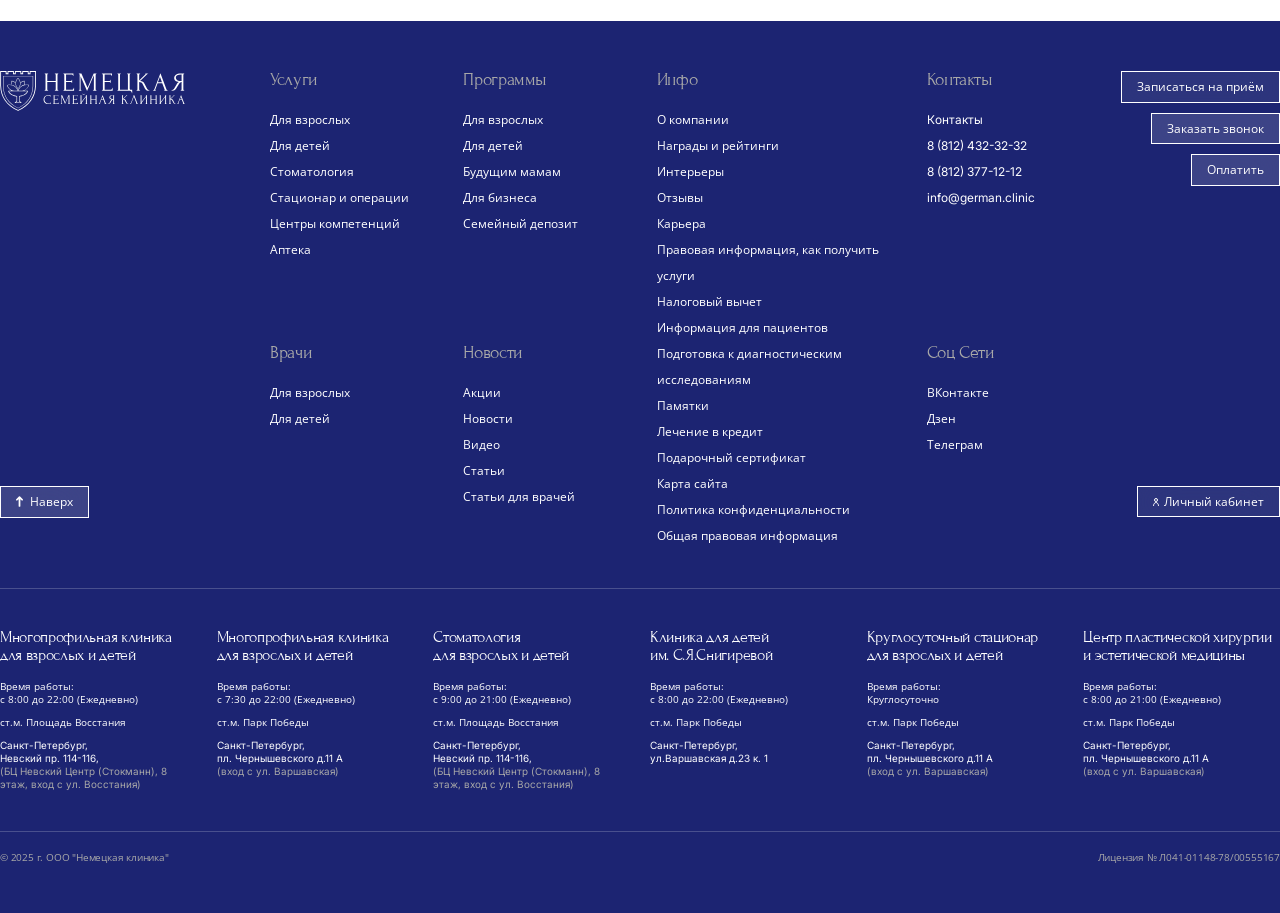
==== commit 5ad2b841: "v-1.8 commit" ====
--- a/index.html
+++ b/index.html
@@ -1107,7 +1107,7 @@
         </div>
 
         <div class="section-action text-center mt-4">
-          <a href="#" class="btn btn-outline-dark btn-lg">
+          <a href="#" class="btn btn-outline-dark btn-lg mt-1">
             Смотреть все акции
             <span class="btn-arrow">→</span>
           </a>
